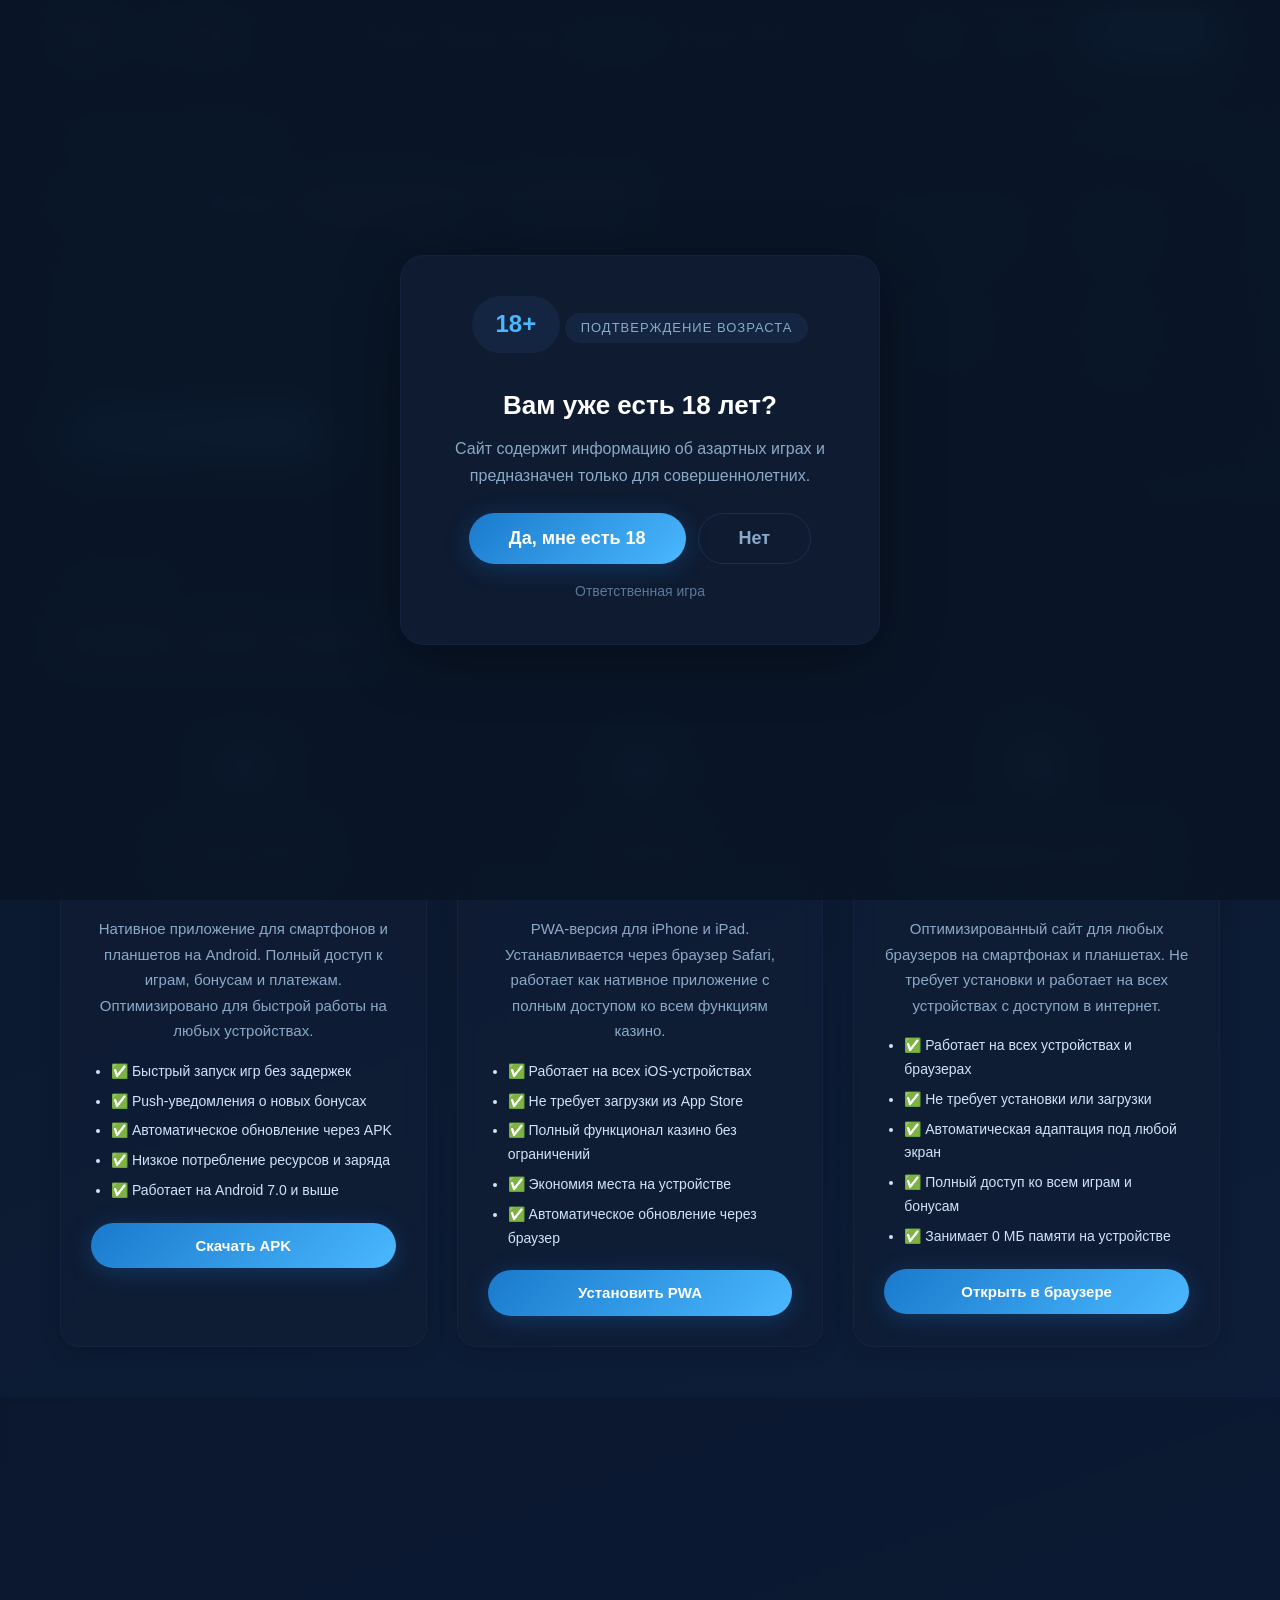
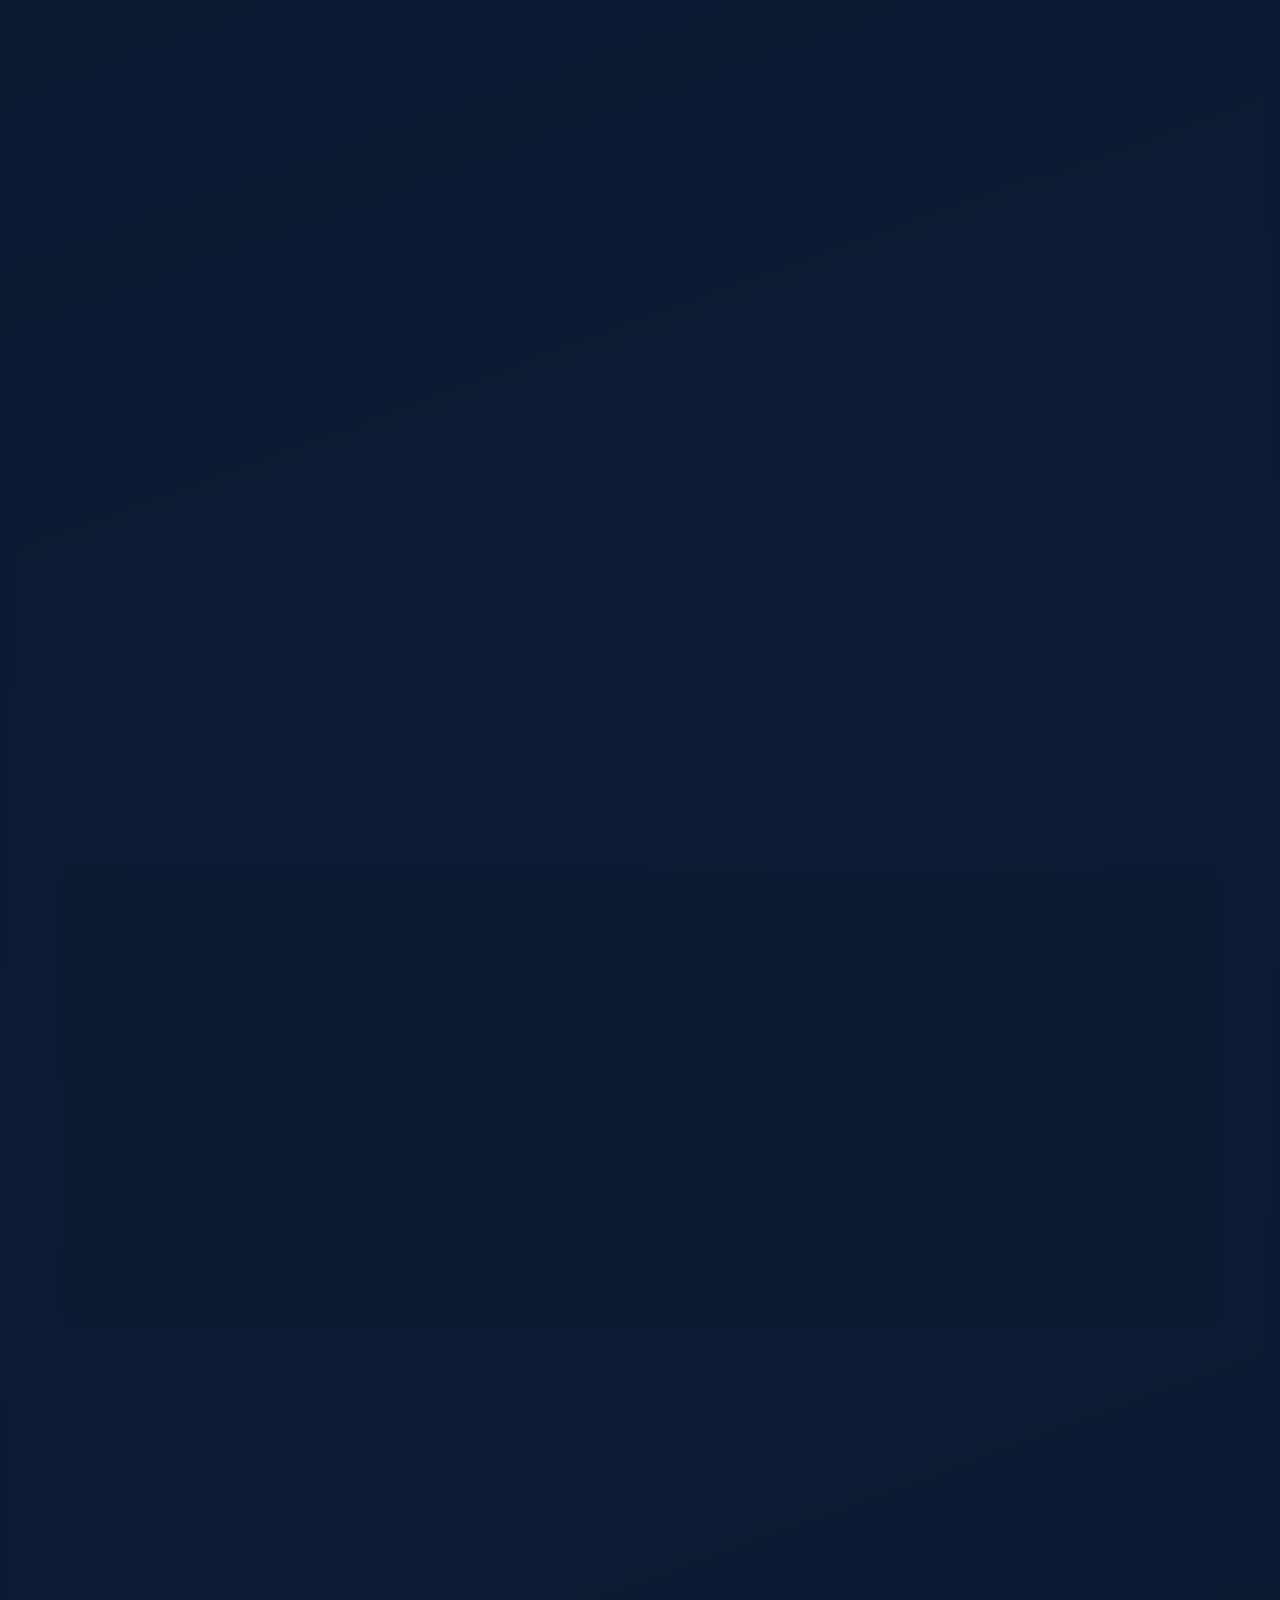
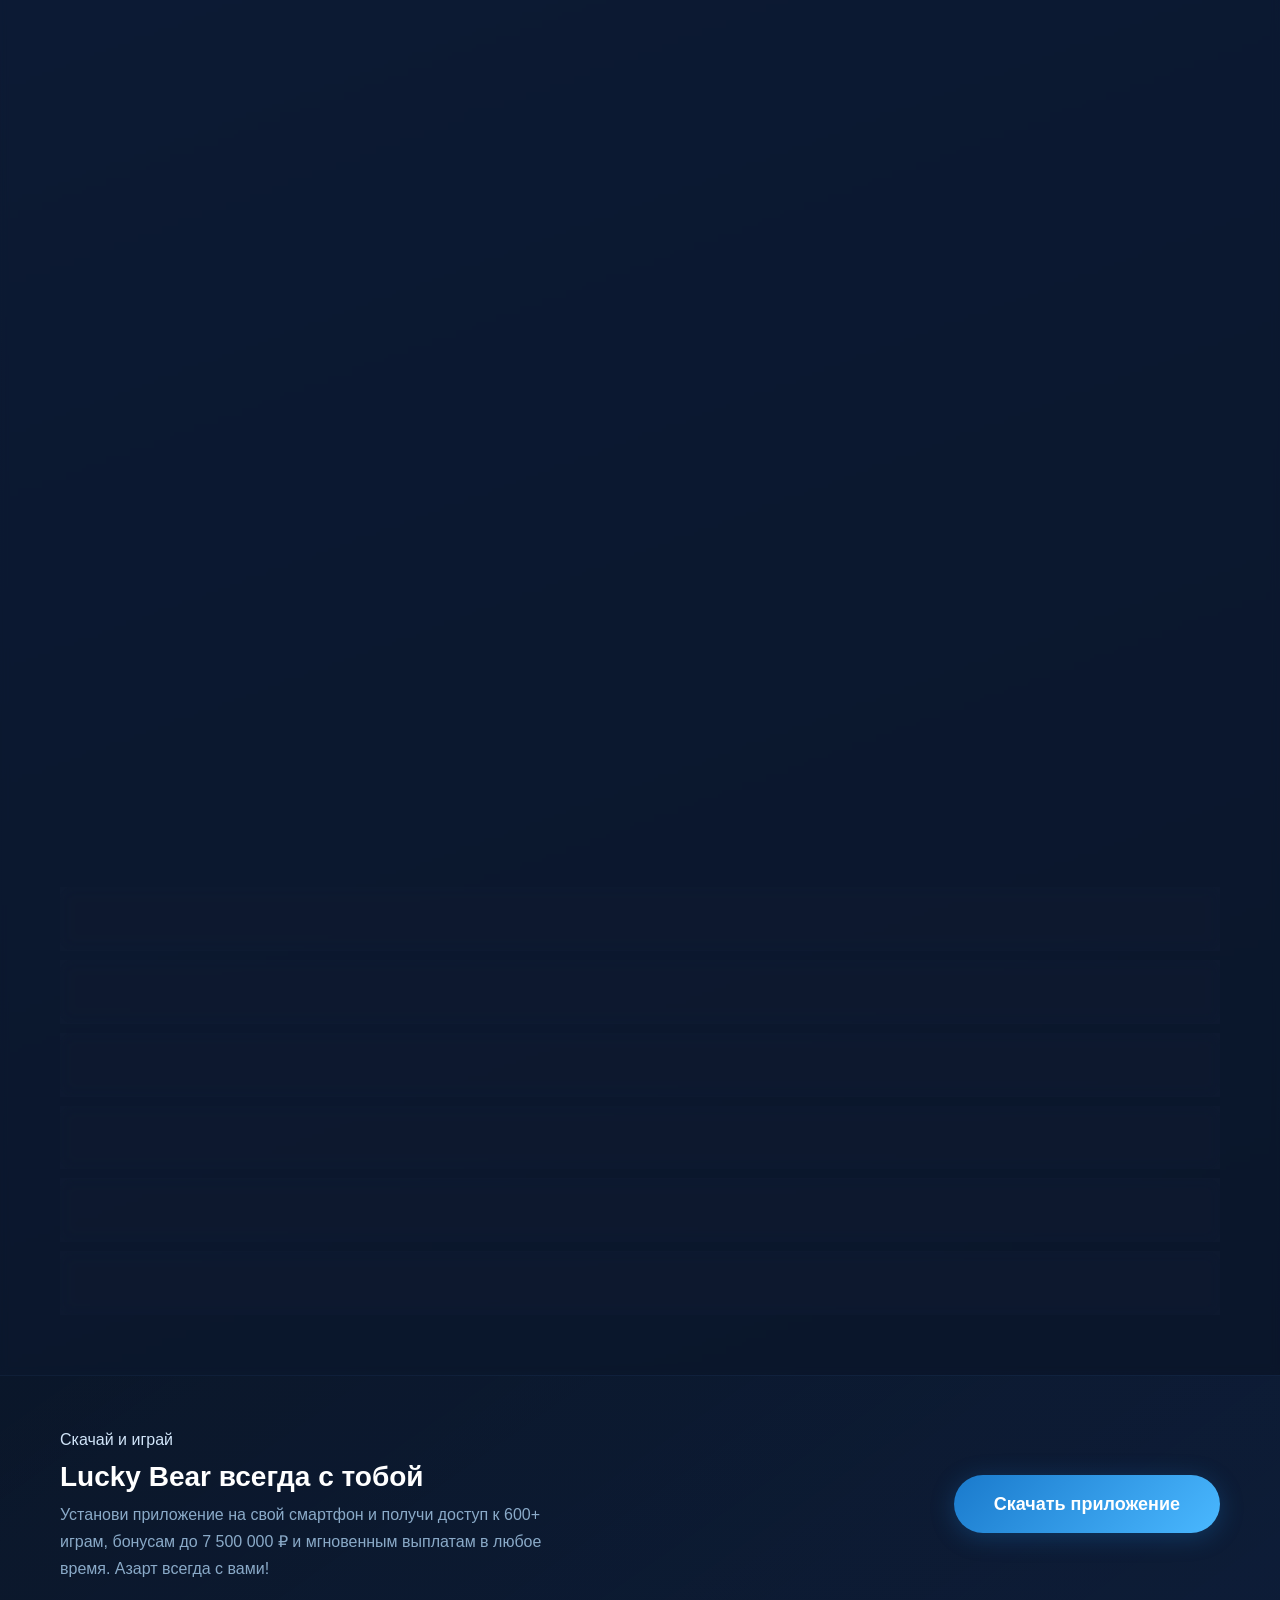
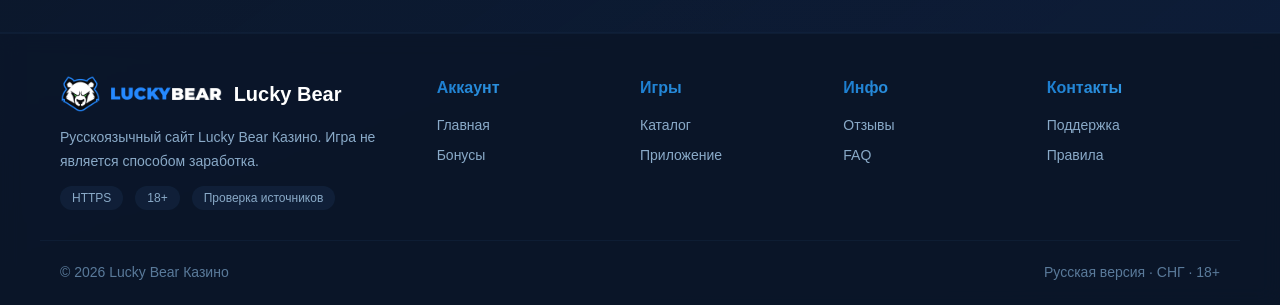
==== app.html @ 272b5894 "Create app.html" ====
<!doctype html>
<html lang="ru">
<head>
    <meta charset="UTF-8" />
    <meta name="viewport" content="width=device-width, initial-scale=1.0"/>
    <title>Приложение Lucky Bear — скачать на Android и iOS, PWA-версия</title>
    <meta name="description" content="Скачать приложение Lucky Bear Казино на Android (APK), iOS (PWA) и браузерную версию. Мобильное казино с полным функционалом, бонусами до 7 500 000 ₽ и быстрыми выплатами." />
    <link rel="icon" href="images/favicon.ico" type="image/x-icon" />
    <link rel="apple-touch-icon" href="images/apple-touch-icon.png" />
    <link rel="canonical" href="https://lucky-bear-cas.site/app.html" />

    <!-- Yandex.Metrika counter -->
    <script type="text/javascript">
        (function(m,e,t,r,i,k,a){
            m[i]=m[i]||function(){(m[i].a=m[i].a||[]).push(arguments)};
            m[i].l=1*new Date();
            for (var j = 0; j < document.scripts.length; j++) {if (document.scripts[j].src === r) { return; }}
            k=e.createElement(t),a=e.getElementsByTagName(t)[0],k.async=1,k.src=r,a.parentNode.insertBefore(k,a)
        })(window, document,'script','https://mc.yandex.ru/metrika/tag.js?id=112084878', 'ym');

        ym(112084878, 'init', {ssr:true, webvisor:true, clickmap:true, ecommerce:"dataLayer", referrer: document.referrer, url: location.href, accurateTrackBounce:true, trackLinks:true});
    </script>
    <noscript><div><img src="https://mc.yandex.ru/watch/112084878" style="position:absolute; left:-9999px;" alt="" /></div></noscript>
    <!-- /Yandex.Metrika counter -->

    <link rel="stylesheet" href="https://cdnjs.cloudflare.com/ajax/libs/font-awesome/6.0.0-beta3/css/all.min.css" />

    <style>
        * { margin: 0; padding: 0; box-sizing: border-box; }
        body { font-family: 'Segoe UI', Tahoma, Geneva, Verdana, sans-serif; background: linear-gradient(160deg, #0a1628 0%, #0f2040 50%, #0a1628 100%); color: #d0e4f8; line-height: 1.7; min-height: 100vh; }
        .container { max-width: 1200px; margin: 0 auto; padding: 0 20px; }
        a { color: #4ab8ff; text-decoration: none; transition: 0.3s; }
        a:hover { color: #7acbff; text-shadow: 0 0 25px rgba(74,184,255,0.2); }
        .skip { position: absolute; top: -100px; left: 10px; background: linear-gradient(135deg, #1a7acc, #4ab8ff); color: #fff; padding: 10px 20px; border-radius: 0 0 8px 8px; z-index: 1000; font-weight: 700; }
        .skip:focus { top: 0; }
        .site-header { background: rgba(10,22,40,0.85); backdrop-filter: blur(20px); padding: 12px 0; border-bottom: 1px solid rgba(26,48,80,0.5); position: sticky; top: 0; z-index: 100; box-shadow: 0 4px 40px rgba(0,0,0,0.3); }
        .header-row { display: flex; justify-content: space-between; align-items: center; flex-wrap: wrap; gap: 10px; }
        .brand { display: flex; align-items: center; gap: 12px; font-size: 22px; font-weight: 800; color: #fff; }
        .brand img { height: 44px; width: auto; display: block; }
        .menu-button { display: none; background: none; border: 1px solid #1a3050; color: #d0e4f8; padding: 8px 16px; border-radius: 8px; cursor: pointer; font-size: 16px; }
        .main-nav { display: flex; align-items: center; gap: 10px 20px; flex-wrap: wrap; }
        .main-nav a { color: #8aaac8; font-weight: 500; font-size: 15px; }
        .main-nav a:hover { color: #4ab8ff; }
        .main-nav a.active { color: #4ab8ff; border-bottom: 2px solid #4ab8ff; }
        .header-actions { display: flex; align-items: center; gap: 12px; }
        .age-badge { background: #1a3050; padding: 4px 12px; border-radius: 20px; font-weight: 700; color: #4ab8ff; font-size: 13px; }
        .btn { display: inline-block; padding: 10px 24px; border-radius: 30px; font-weight: 600; transition: 0.3s; border: none; cursor: pointer; font-size: 15px; text-align: center; }
        .btn.primary { background: linear-gradient(135deg, #1a7acc, #4ab8ff); color: #fff; box-shadow: 0 4px 25px rgba(26,124,204,0.3); }
        .btn.primary:hover { transform: scale(1.04); box-shadow: 0 8px 40px rgba(74,184,255,0.35); }
        .btn.ghost { background: transparent; color: #8aaac8; border: 1px solid #1a3050; }
        .btn.ghost:hover { border-color: #4ab8ff; color: #4ab8ff; }
        .btn.large { padding: 14px 40px; font-size: 18px; }
        .page-hero { padding: 50px 0 60px; background: linear-gradient(145deg, rgba(10,22,40,0.8), rgba(15,32,64,0.6)); border-radius: 0 0 40px 40px; position: relative; overflow: hidden; }
        .page-hero::before { content: ''; position: absolute; top: -30%; right: -10%; width: 500px; height: 500px; background: radial-gradient(circle, rgba(26,122,204,0.06), transparent 70%); pointer-events: none; }
        .hero-grid { display: grid; grid-template-columns: 2fr 1fr; gap: 40px; align-items: center; position: relative; z-index: 1; }
        .eyebrow { display: inline-block; background: rgba(26,48,80,0.5); backdrop-filter: blur(4px); padding: 4px 16px; border-radius: 20px; font-size: 13px; text-transform: uppercase; letter-spacing: 1px; color: #4ab8ff; margin-bottom: 12px; }
        .gradient-text { background: linear-gradient(135deg, #1a7acc, #4ab8ff); -webkit-background-clip: text; -webkit-text-fill-color: transparent; }
        .page-hero h1 { font-size: 44px; font-weight: 800; margin-bottom: 16px; color: #fff; }
        .page-hero p { font-size: 18px; color: #8aaac8; max-width: 600px; margin-bottom: 24px; }
        .hero-buttons { display: flex; gap: 16px; flex-wrap: wrap; }
        .stats-card { display: grid; grid-template-columns: 1fr 1fr; gap: 20px; background: rgba(10,22,40,0.6); backdrop-filter: blur(12px); border: 1px solid rgba(26,48,80,0.4); border-radius: 20px; padding: 30px 24px; box-shadow: 0 8px 40px rgba(0,0,0,0.3); }
        .stats-card div { text-align: center; }
        .stats-card strong { display: block; font-size: 32px; background: linear-gradient(135deg, #1a7acc, #4ab8ff); -webkit-background-clip: text; -webkit-text-fill-color: transparent; }
        .stats-card span { color: #8aaac8; font-size: 14px; }
        .section { padding: 50px 0; }
        .section.soft { background: rgba(10,22,40,0.4); backdrop-filter: blur(4px); }
        .section-head { display: flex; justify-content: space-between; align-items: center; flex-wrap: wrap; margin-bottom: 24px; }
        .section-head h2 { font-size: 30px; color: #fff; }
        .app-grid { display: grid; grid-template-columns: repeat(auto-fit, minmax(280px, 1fr)); gap: 30px; }
        .app-card { background: rgba(17,29,53,0.7); backdrop-filter: blur(8px); border: 1px solid rgba(26,48,80,0.4); border-radius: 20px; padding: 30px; transition: 0.3s; box-shadow: 0 4px 20px rgba(0,0,0,0.15); text-align: center; }
        .app-card:hover { border-color: #4ab8ff; transform: translateY(-6px); box-shadow: 0 12px 50px rgba(74,184,255,0.1); }
        .app-card .app-icon { font-size: 56px; margin-bottom: 16px; color: #4ab8ff; }
        .app-card h3 { font-size: 24px; color: #fff; margin-bottom: 8px; }
        .app-card .app-version { color: #5a7a9a; font-size: 14px; margin-bottom: 12px; }
        .app-card p { color: #8aaac8; font-size: 15px; margin-bottom: 16px; }
        .app-card .app-features { text-align: left; color: #d0e4f8; font-size: 14px; margin: 12px 0 20px 20px; }
        .app-card .app-features li { margin-bottom: 6px; }
        .app-card .btn { width: 100%; }
        .table-wrap { overflow-x: auto; margin: 16px 0 24px; }
        .table-wrap table { width: 100%; background: rgba(17,29,53,0.5); backdrop-filter: blur(8px); border-radius: 12px; border-collapse: collapse; font-size: 15px; border: 1px solid rgba(26,48,80,0.4); }
        .table-wrap th { background: rgba(26,48,80,0.4); color: #4ab8ff; padding: 14px 18px; text-align: left; font-weight: 600; }
        .table-wrap td { padding: 12px 18px; border-bottom: 1px solid rgba(26,48,80,0.3); color: #d0e4f8; }
        .table-wrap tr:last-child td { border-bottom: none; }
        .prose h2 { font-size: 26px; background: linear-gradient(135deg, #1a7acc, #4ab8ff); -webkit-background-clip: text; -webkit-text-fill-color: transparent; margin: 40px 0 12px; padding-top: 10px; }
        .prose h2:first-child { margin-top: 0; }
        .prose h3 { font-size: 22px; color: #fff; margin: 30px 0 10px; }
        .prose p { color: #d0e4f8; margin-bottom: 16px; }
        .prose ol { color: #d0e4f8; margin: 12px 0 20px 24px; }
        .prose ol li { margin-bottom: 6px; }
        .prose ul { color: #d0e4f8; margin: 12px 0 20px 24px; }
        .prose ul li { margin-bottom: 6px; }
        .faq details { background: rgba(17,29,53,0.5); backdrop-filter: blur(8px); border: 1px solid rgba(26,48,80,0.4); border-radius: 12px; padding: 16px 20px; margin-bottom: 10px; }
        .faq details:hover { border-color: #4ab8ff; }
        .faq summary { font-weight: 600; color: #fff; cursor: pointer; font-size: 17px; }
        .faq summary:hover { color: #4ab8ff; }
        .faq details p { color: #d0e4f8; padding-top: 12px; margin: 0; }
        .footer-cta { background: linear-gradient(145deg, rgba(10,22,40,0.8), rgba(15,32,64,0.6)); border-top: 1px solid rgba(26,48,80,0.3); border-bottom: 1px solid rgba(26,48,80,0.3); padding: 50px 0; }
        .footer-cta .container { display: flex; justify-content: space-between; align-items: center; flex-wrap: wrap; gap: 30px; }
        .footer-cta h2 { color: #fff; font-size: 28px; }
        .footer-cta p { color: #8aaac8; max-width: 500px; }
        .site-footer { background: rgba(10,22,40,0.8); backdrop-filter: blur(10px); padding: 40px 0 20px; border-top: 1px solid rgba(26,48,80,0.3); }
        .footer-grid { display: grid; grid-template-columns: 2fr 1fr 1fr 1fr 1fr; gap: 30px; }
        .footer-brand p { color: #8aaac8; font-size: 14px; margin: 12px 0; }
        .footer-trust { display: flex; gap: 12px; }
        .footer-trust span { background: rgba(26,48,80,0.4); padding: 2px 12px; border-radius: 20px; font-size: 12px; color: #8aaac8; }
        .footer-grid strong { background: linear-gradient(135deg, #1a7acc, #4ab8ff); -webkit-background-clip: text; -webkit-text-fill-color: transparent; display: block; margin-bottom: 10px; }
        .footer-grid a { display: block; color: #8aaac8; font-size: 14px; padding: 3px 0; }
        .footer-grid a:hover { color: #4ab8ff; }
        .footer-bottom { border-top: 1px solid rgba(26,48,80,0.3); padding-top: 20px; margin-top: 30px; display: flex; justify-content: space-between; flex-wrap: wrap; font-size: 14px; color: #5a7a9a; }
        .mobile-bar { display: none; position: fixed; bottom: 0; left: 0; right: 0; background: rgba(10,22,40,0.95); backdrop-filter: blur(16px); border-top: 1px solid rgba(26,48,80,0.4); padding: 10px; gap: 10px; z-index: 200; }
        .mobile-bar a { flex: 1; text-align: center; padding: 10px; border-radius: 30px; font-weight: 600; }
        .mobile-bar a:first-child { background: transparent; border: 1px solid #1a3050; color: #8aaac8; }
        .mobile-bar a:last-child { background: linear-gradient(135deg, #1a7acc, #4ab8ff); color: #fff; }
        .age-gate { position: fixed; top: 0; left: 0; right: 0; bottom: 0; background: rgba(10,22,40,0.97); backdrop-filter: blur(20px); display: flex; align-items: center; justify-content: center; z-index: 1000; }
        .age-gate[hidden] { display: none; }
        .age-gate-card { background: rgba(17,29,53,0.8); backdrop-filter: blur(16px); border: 1px solid rgba(26,48,80,0.4); border-radius: 24px; padding: 40px; max-width: 480px; text-align: center; box-shadow: 0 12px 60px rgba(0,0,0,0.4); }
        .age-gate-mark { display: inline-block; background: rgba(26,48,80,0.5); padding: 8px 24px; border-radius: 40px; font-size: 24px; font-weight: 800; color: #4ab8ff; }
        .age-gate-card h2 { color: #fff; font-size: 26px; margin: 16px 0 8px; }
        .age-gate-card p { color: #8aaac8; margin-bottom: 24px; }
        .age-gate-actions { display: flex; gap: 12px; justify-content: center; flex-wrap: wrap; }
        .age-gate-card a { display: block; margin-top: 16px; color: #5a7a9a; font-size: 14px; }
        @media (max-width: 992px) { .hero-grid { grid-template-columns: 1fr; } .footer-grid { grid-template-columns: 1fr 1fr; } }
        @media (max-width: 768px) { .menu-button { display: block; } .main-nav { display: none; width: 100%; flex-direction: column; align-items: stretch; padding: 16px 0; gap: 8px; } .main-nav.open { display: flex; } .header-actions { width: 100%; justify-content: center; padding-top: 12px; border-top: 1px solid rgba(26,48,80,0.3); } .page-hero h1 { font-size: 30px; } .stats-card { grid-template-columns: 1fr 1fr; } .footer-grid { grid-template-columns: 1fr; } .footer-cta .container { flex-direction: column; text-align: center; } .mobile-bar { display: flex; } .site-footer { padding-bottom: 80px; } }
        @media (max-width: 480px) { .page-hero h1 { font-size: 24px; } .btn.large { padding: 12px 24px; font-size: 16px; } .hero-buttons { flex-direction: column; } .age-gate-card { padding: 24px; margin: 16px; } }
        [hidden] { display: none !important; }
    </style>
</head>
<body>
<a class="skip" href="#content">К содержанию</a>
<div class="age-gate" data-age-gate role="dialog" aria-modal="true" aria-labelledby="age-gate-title">
    <div class="age-gate-card">
        <span class="age-gate-mark">18+</span>
        <p class="eyebrow">Подтверждение возраста</p>
        <h2 id="age-gate-title">Вам уже есть 18 лет?</h2>
        <p>Сайт содержит информацию об азартных играх и предназначен только для совершеннолетних.</p>
        <div class="age-gate-actions">
            <button type="button" class="btn primary large" data-age-accept>Да, мне есть 18</button>
            <button type="button" class="btn ghost large" data-age-reject>Нет</button>
        </div>
        <a href="rules.html">Ответственная игра</a>
    </div>
</div>
<header class="site-header">
    <div class="container header-row">
        <a class="brand" href="index.html">
            <img src="images/luckybear.png" alt="Lucky Bear Казино" loading="lazy" style="height:44px; width:auto;">
        </a>
        <button class="menu-button" type="button" data-menu aria-label="Открыть меню">
            <i class="fas fa-bars"></i> Меню
        </button>
        <nav class="main-nav" data-nav>
            <a href="index.html">Главная</a>
            <a href="bonus.html">Бонусы</a>
            <a href="games.html">Игры</a>
            <a href="app.html" class="active">Приложение</a>
            <a href="reviews.html">Отзывы</a>
            <a href="faq.html">FAQ</a>
        </nav>
        <div class="header-actions">
            <span class="age-badge">18+</span>
            <a class="btn ghost" href="https://lb777.xyz/5dsgV7" rel="nofollow sponsored" target="_self">Войти</a>
            <a class="btn primary" href="https://lb777.xyz/5dsgV7" rel="nofollow sponsored" target="_self">Регистрация</a>
        </div>
    </div>
</header>
<main id="content">
    <section class="page-hero">
        <div class="container hero-grid">
            <div>
                <span class="eyebrow">Мобильное приложение</span>
                <h1><span class="gradient-text">Lucky Bear</span> всегда с тобой</h1>
                <p>Скачай официальное приложение Lucky Bear Казино на Android, iOS или пользуйся PWA-версией. Играй в любое время, в любом месте — полный функционал всегда под рукой. Мобильное казино с бонусами до 7 500 000 ₽ и мгновенными выплатами.</p>
                <div class="hero-buttons">
                    <a class="btn primary large" href="https://lb777.xyz/5dsgV7" rel="nofollow sponsored" target="_self">Скачать приложение</a>
                    <a class="btn ghost large" href="#app-types">Подробнее</a>
                </div>
            </div>
            <aside class="stats-card">
                <div><strong>Android</strong><span>APK 28 МБ</span></div>
                <div><strong>iOS</strong><span>PWA</span></div>
                <div><strong>600+</strong><span>игр</span></div>
                <div><strong>4.9</strong><span>рейтинг</span></div>
            </aside>
        </div>
    </section>
    <section class="section" id="app-types">
        <div class="container">
            <div class="section-head">
                <div>
                    <span class="eyebrow">Установка</span>
                    <h2>Выбери свой способ</h2>
                </div>
            </div>
            <div class="app-grid">
                <div class="app-card">
                    <div class="app-icon"><i class="fab fa-android"></i></div>
                    <h3>Android APK</h3>
                    <div class="app-version">Версия 3.5.0 · 28 МБ</div>
                    <p>Нативное приложение для смартфонов и планшетов на Android. Полный доступ к играм, бонусам и платежам. Оптимизировано для быстрой работы на любых устройствах.</p>
                    <ul class="app-features">
                        <li>✅ Быстрый запуск игр без задержек</li>
                        <li>✅ Push-уведомления о новых бонусах</li>
                        <li>✅ Автоматическое обновление через APK</li>
                        <li>✅ Низкое потребление ресурсов и заряда</li>
                        <li>✅ Работает на Android 7.0 и выше</li>
                    </ul>
                    <a class="btn primary" href="https://lb777.xyz/5dsgV7" rel="nofollow sponsored" target="_self">Скачать APK</a>
                </div>
                <div class="app-card">
                    <div class="app-icon"><i class="fab fa-apple"></i></div>
                    <h3>iOS PWA</h3>
                    <div class="app-version">Версия 3.5.0 · Прогрессивное веб-приложение</div>
                    <p>PWA-версия для iPhone и iPad. Устанавливается через браузер Safari, работает как нативное приложение с полным доступом ко всем функциям казино.</p>
                    <ul class="app-features">
                        <li>✅ Работает на всех iOS-устройствах</li>
                        <li>✅ Не требует загрузки из App Store</li>
                        <li>✅ Полный функционал казино без ограничений</li>
                        <li>✅ Экономия места на устройстве</li>
                        <li>✅ Автоматическое обновление через браузер</li>
                    </ul>
                    <a class="btn primary" href="https://lb777.xyz/5dsgV7" rel="nofollow sponsored" target="_self">Установить PWA</a>
                </div>
                <div class="app-card">
                    <div class="app-icon"><i class="fas fa-globe"></i></div>
                    <h3>Браузерная версия</h3>
                    <div class="app-version">Адаптивная мобильная версия</div>
                    <p>Оптимизированный сайт для любых браузеров на смартфонах и планшетах. Не требует установки и работает на всех устройствах с доступом в интернет.</p>
                    <ul class="app-features">
                        <li>✅ Работает на всех устройствах и браузерах</li>
                        <li>✅ Не требует установки или загрузки</li>
                        <li>✅ Автоматическая адаптация под любой экран</li>
                        <li>✅ Полный доступ ко всем играм и бонусам</li>
                        <li>✅ Занимает 0 МБ памяти на устройстве</li>
                    </ul>
                    <a class="btn primary" href="https://lb777.xyz/5dsgV7" rel="nofollow sponsored" target="_self">Открыть в браузере</a>
                </div>
            </div>
        </div>
    </section>
    <section class="section soft">
        <div class="container prose">
            <h2>Мобильное приложение Lucky Bear Казино — полный контроль над игрой</h2>
            <p>Современный игрок ценит свободу и мобильность. Именно поэтому Lucky Bear Казино разработало несколько способов доступа к платформе с мобильных устройств. Вы можете выбрать наиболее удобный для вас вариант: установить нативное приложение на Android, воспользоваться PWA-версией для iOS или просто открыть адаптированный сайт в любом браузере. Все три способа обеспечивают полный доступ к вашему аккаунту, игровому каталогу из 600+ игр, бонусам до 7 500 000 ₽ и финансовым операциям.</p>
            <p>Каждый из вариантов имеет свои преимущества. Нативное приложение для Android предлагает максимальную производительность, быстрый запуск игр и удобные уведомления. PWA-версия для iOS позволяет обойти ограничения App Store и получить приложение без лишних сложностей. А браузерная версия подходит для тех, кто не хочет устанавливать дополнительное ПО и предпочитает играть прямо из браузера на любом устройстве.</p>

            <h3>Преимущества мобильной игры в Lucky Bear</h3>
            <ul>
                <li><strong>Доступ 24/7</strong> — играйте в любое время суток, где бы вы ни находились. Единственное условие — стабильное интернет-соединение. Не нужно привязываться к компьютеру — весь мир азарта у вас в кармане.</li>
                <li><strong>Полный функционал</strong> — все 600+ игр, все бонусы, все платежи и настройки доступны в мобильной версии без ограничений. Никаких урезанных версий — только полный доступ.</li>
                <li><strong>Экономия трафика</strong> — приложение оптимизировано для работы в условиях слабого сигнала и экономит мобильный интернет. Играйте даже при плохом соединении.</li>
                <li><strong>Push-уведомления</strong> — моментально узнавайте о новых акциях, бонусах и турнирах. Никогда не пропускайте выгодные предложения.</li>
                <li><strong>Безопасность</strong> — все данные передаются по защищённому протоколу HTTPS, а биометрическая аутентификация (отпечаток пальца или Face ID) доступна на поддерживаемых устройствах.</li>
                <li><strong>Скорость работы</strong> — приложение запускается в 2 раза быстрее браузерной версии, а игры загружаются мгновенно благодаря кэшированию.</li>
            </ul>

            <h3>Как установить приложение Lucky Bear на Android</h3>
            <p>Установка приложения на Android занимает не более минуты. Выполните несколько простых шагов, и вы сможете начать играть прямо сейчас:</p>
            <ol>
                <li>Перейдите на официальный сайт Lucky Bear Казино с вашего мобильного устройства.</li>
                <li>Нажмите кнопку «Скачать приложение» или перейдите в раздел «Мобильное приложение».</li>
                <li>Загрузите APK-файл на своё устройство (размер файла — 28 МБ).</li>
                <li>Разрешите установку из неизвестных источников в настройках Android (это потребуется только один раз).</li>
                <li>Запустите загруженный файл и следуйте инструкциям установщика.</li>
                <li>После установки откройте приложение и войдите в свой аккаунт или зарегистрируйтесь.</li>
                <li>Наслаждайтесь игрой в любое время! Все ваши данные и бонусы синхронизируются автоматически.</li>
            </ol>

            <div class="table-wrap">
                <table>
                    <thead>
                        <tr><th>Параметр</th><th>Android APK</th><th>iOS PWA</th><th>Браузерная версия</th></tr>
                    </thead>
                    <tbody>
                        <tr><td>Размер файла</td><td>28 МБ</td><td>&lt; 1 МБ</td><td>—</td></tr>
                        <tr><td>Требования</td><td>Android 7.0+</td><td>iOS 14.0+</td><td>Любой браузер</td></tr>
                        <tr><td>Уведомления</td><td>✅</td><td>✅</td><td>❌</td></tr>
                        <tr><td>Биометрия</td><td>✅</td><td>✅</td><td>❌</td></tr>
                        <tr><td>Автообновление</td><td>✅</td><td>✅</td><td>—</td></tr>
                        <tr><td>Все 600+ игр</td><td>✅</td><td>✅</td><td>✅</td></tr>
                        <tr><td>Платежи</td><td>✅</td><td>✅</td><td>✅</td></tr>
                        <tr><td>Бонусы</td><td>✅</td><td>✅</td><td>✅</td></tr>
                    </tbody>
                </table>
            </div>

            <h3>PWA-версия для iOS и Android — что это и как установить</h3>
            <p>Прогрессивное веб-приложение (PWA) — это современный формат, который сочетает в себе преимущества нативного приложения и веб-сайта. PWA не требует загрузки из магазинов приложений, устанавливается в один клик через браузер и работает как полноценное приложение на вашем устройстве с собственным значком на рабочем столе.</p>
            <p>Для iOS-устройств PWA-версия — это единственный способ получить приложение Lucky Bear без загрузки из App Store. Apple накладывает ограничения на казино-приложения, поэтому PWA становится идеальным решением для пользователей iPhone и iPad. Для Android PWA устанавливается аналогично через браузер Chrome и работает так же быстро, как нативное приложение.</p>

            <h4>Как установить PWA на iOS (iPhone/iPad):</h4>
            <ol>
                <li>Откройте сайт Lucky Bear в браузере Safari.</li>
                <li>Нажмите на кнопку «Поделиться» (квадрат со стрелкой вверх).</li>
                <li>Выберите «На экран «Домой»» из списка действий.</li>
                <li>Нажмите «Добавить» в правом верхнем углу.</li>
                <li>Иконка приложения появится на рабочем столе вашего iPhone или iPad.</li>
                <li>Запустите приложение и наслаждайтесь игрой!</li>
            </ol>

            <h4>Как установить PWA на Android:</h4>
            <ol>
                <li>Откройте сайт Lucky Bear в браузере Chrome.</li>
                <li>Нажмите на меню браузера (три точки в правом верхнем углу).</li>
                <li>Выберите «Установить приложение» или «Добавить на главный экран».</li>
                <li>Подтвердите установку, нажав «Установить».</li>
                <li>Иконка приложения появится на рабочем столе вашего устройства.</li>
                <li>Запустите приложение и начните играть!</li>
            </ol>

            <h3>Безопасность мобильного приложения Lucky Bear</h3>
            <p>Мы уделяем особое внимание безопасности наших пользователей. Мобильное приложение Lucky Bear использует те же стандарты шифрования, что и десктопная версия. Все данные передаются по защищённому протоколу HTTPS, а пароли и платёжные данные хранятся в зашифрованном виде с использованием современных алгоритмов шифрования AES-256.</p>
            <p>Для дополнительной защиты мы рекомендуем активировать двухфакторную аутентификацию в настройках аккаунта. Это добавляет дополнительный уровень защиты вашего профиля от несанкционированного доступа. Все транзакции проходят проверку на соответствие вашим лимитам и настройкам безопасности.</p>
            <p>Приложение не собирает ваши личные данные без вашего согласия и не передаёт их третьим лицам. Вся информация хранится на защищённых серверах с многоуровневой системой защиты от взлома.</p>

            <h3>Часто задаваемые вопросы о мобильном приложении Lucky Bear</h3>
            <div class="faq">
                <details>
                    <summary>Безопасно ли скачивать APK-файл Lucky Bear?</summary>
                    <p>Да, APK-файл официального приложения Lucky Bear безопасен для установки. Все файлы проходят проверку на вирусы и вредоносный код с использованием нескольких антивирусных движков. Скачивайте приложение только с официального сайта, чтобы избежать подделок. Мы также регулярно обновляем APK, чтобы устранять любые потенциальные уязвимости.</p>
                </details>
                <details>
                    <summary>Можно ли играть на iPad и других планшетах?</summary>
                    <p>Да, PWA-версия полностью адаптирована для планшетов iPad и Android-планшетов. Вы можете установить приложение через браузер Safari или Chrome и играть на большом экране с комфортом. Все элементы управления и интерфейс автоматически подстраиваются под размер экрана.</p>
                </details>
                <details>
                    <summary>Требуется ли регистрация для использования приложения?</summary>
                    <p>Для игры в приложении требуется аккаунт Lucky Bear. Если у вас ещё нет аккаунта, вы можете зарегистрироваться прямо в приложении за несколько минут. Регистрация через мобильное приложение занимает не более 2 минут и открывает доступ ко всем бонусам и играм.</p>
                </details>
                <details>
                    <summary>Работает ли приложение без интернета?</summary>
                    <p>Нет, для игры требуется стабильное интернет-соединение. Приложение не сохраняет игры для офлайн-режима, так как все игры используют генератор случайных чисел (ГСЧ) на серверах для обеспечения честности. Однако приложение оптимизировано для работы даже при медленном соединении.</p>
                </details>
                <details>
                    <summary>Как обновить приложение Lucky Bear?</summary>
                    <p>На Android обновления приходят через уведомления. Вы можете скачать новую версию APK с официального сайта и установить поверх старой без потери данных. PWA-версия обновляется автоматически через браузер при открытии приложения. Мы также уведомляем игроков о выходе новых версий через push-уведомления.</p>
                </details>
                <details>
                    <summary>Что делать, если приложение не устанавливается?</summary>
                    <p>Проверьте, что вы разрешили установку из неизвестных источников в настройках Android. Также убедитесь, что на устройстве достаточно свободного места (не менее 100 МБ). Если проблема сохраняется, попробуйте перезагрузить устройство или обратитесь в службу поддержки Lucky Bear. Наши специалисты помогут решить любую проблему в течение нескольких минут.</p>
                </details>
            </div>
        </div>
    </section>
    <section class="footer-cta">
        <div class="container">
            <div>
                <span>Скачай и играй</span>
                <h2>Lucky Bear всегда с тобой</h2>
                <p>Установи приложение на свой смартфон и получи доступ к 600+ играм, бонусам до 7 500 000 ₽ и мгновенным выплатам в любое время. Азарт всегда с вами!</p>
            </div>
            <a class="btn primary large" href="https://lb777.xyz/5dsgV7" rel="nofollow sponsored" target="_self">Скачать приложение</a>
        </div>
    </section>
</main>
<footer class="site-footer">
    <div class="container footer-grid">
        <div class="footer-brand">
            <div style="display:flex; align-items:center; gap:12px;">
                <img src="images/luckybear.png" alt="Lucky Bear" style="height:40px; width:auto;">
                <span style="font-size:20px; font-weight:800; color:#fff;">Lucky Bear</span>
            </div>
            <p>Русскоязычный сайт Lucky Bear Казино. Игра не является способом заработка.</p>
            <div class="footer-trust"><span>HTTPS</span><span>18+</span><span>Проверка источников</span></div>
        </div>
        <div><strong>Аккаунт</strong><a href="index.html">Главная</a><a href="bonus.html">Бонусы</a></div>
        <div><strong>Игры</strong><a href="games.html">Каталог</a><a href="app.html">Приложение</a></div>
        <div><strong>Инфо</strong><a href="reviews.html">Отзывы</a><a href="faq.html">FAQ</a></div>
        <div><strong>Контакты</strong><a href="contacts.html">Поддержка</a><a href="rules.html">Правила</a></div>
    </div>
    <div class="container footer-bottom">
        <span>© 2026 Lucky Bear Казино</span>
        <span>Русская версия · СНГ · 18+</span>
    </div>
</footer>
<div class="mobile-bar">
    <a href="https://lb777.xyz/5dsgV7" rel="nofollow sponsored" target="_self">Войти</a>
    <a href="https://lb777.xyz/5dsgV7" rel="nofollow sponsored" target="_self">Играть</a>
</div>
<script>
    (function() {
        'use strict';
        const ageGate = document.querySelector('[data-age-gate]');
        const ageAccept = document.querySelector('[data-age-accept]');
        const ageReject = document.querySelector('[data-age-reject]');
        if (localStorage.getItem('ageVerified') === 'true') { if (ageGate) ageGate.hidden = true; }
        if (ageAccept) { ageAccept.addEventListener('click', function() { localStorage.setItem('ageVerified', 'true'); if (ageGate) ageGate.hidden = true; }); }
        if (ageReject) { ageReject.addEventListener('click', function() { window.location.href = 'https://www.google.com'; }); }
        const menuButton = document.querySelector('[data-menu]');
        const nav = document.querySelector('[data-nav]');
        if (menuButton && nav) {
            menuButton.addEventListener('click', function() {
                nav.classList.toggle('open');
                const expanded = nav.classList.contains('open');
                menuButton.setAttribute('aria-expanded', expanded);
                menuButton.innerHTML = expanded ? '<i class="fas fa-times"></i> Закрыть' : '<i class="fas fa-bars"></i> Меню';
            });
        }
        document.querySelectorAll('a[href^="#"]').forEach(anchor => {
            anchor.addEventListener('click', function(e) {
                const targetId = this.getAttribute('href');
                if (targetId === '#') return;
                const targetElement = document.querySelector(targetId);
                if (targetElement) {
                    e.preventDefault();
                    const headerOffset = 80;
                    const elementPosition = targetElement.getBoundingClientRect().top;
                    const offsetPosition = elementPosition + window.pageYOffset - headerOffset;
                    window.scrollTo({ top: offsetPosition, behavior: 'smooth' });
                }
            });
        });
        const observer = new IntersectionObserver((entries) => {
            entries.forEach(entry => { if (entry.isIntersecting) { entry.target.style.opacity = '1'; entry.target.style.transform = 'translateY(0)'; } });
        }, { threshold: 0.1 });
        document.querySelectorAll('.app-card, .table-wrap').forEach(el => {
            el.style.opacity = '0';
            el.style.transform = 'translateY(20px)';
            el.style.transition = 'opacity 0.5s ease, transform 0.5s ease';
            observer.observe(el);
        });
        console.log('Lucky Bear — страница приложения загружена!');
    })();
</script>
</body>
</html>
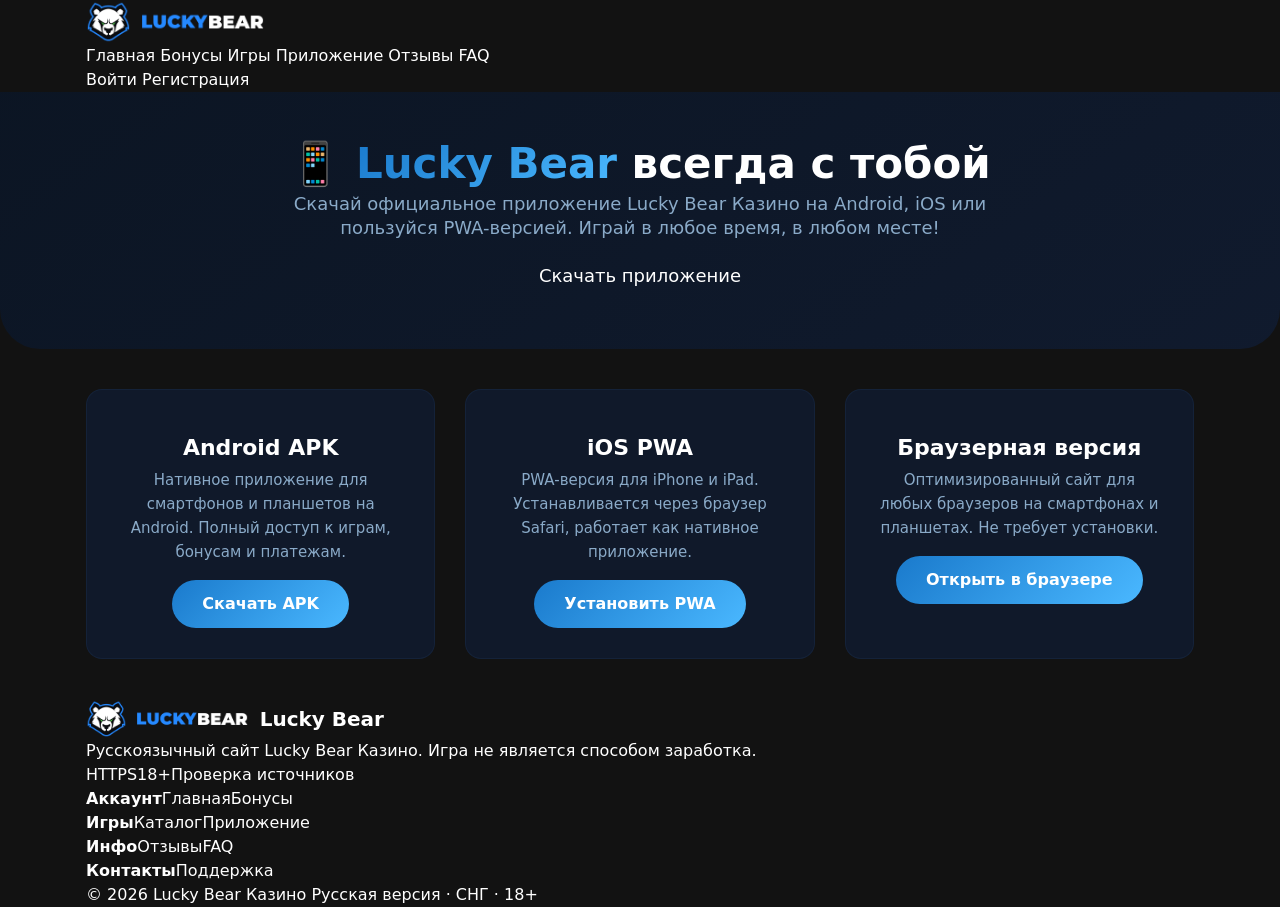
==== commit 32c89ed0: "Create app.html" ====
--- a/app.html
+++ b/app.html
@@ -1,425 +1,165 @@
-<!doctype html>
-<html lang="ru">
+<!DOCTYPE html>
+<html lang="ru-RU">
 <head>
-    <meta charset="UTF-8" />
-    <meta name="viewport" content="width=device-width, initial-scale=1.0"/>
-    <title>Приложение Lucky Bear — скачать на Android и iOS, PWA-версия</title>
-    <meta name="description" content="Скачать приложение Lucky Bear Казино на Android (APK), iOS (PWA) и браузерную версию. Мобильное казино с полным функционалом, бонусами до 7 500 000 ₽ и быстрыми выплатами." />
-    <link rel="icon" href="images/favicon.ico" type="image/x-icon" />
-    <link rel="apple-touch-icon" href="images/apple-touch-icon.png" />
-    <link rel="canonical" href="https://lucky-bear-cas.site/app.html" />
+  <meta charset="UTF-8">
+  <meta name="viewport" content="width=device-width, initial-scale=1">
+  <meta name="theme-color" content="#0b0c0d">
+  <meta name="color-scheme" content="dark">
 
-    <!-- Yandex.Metrika counter -->
-    <script type="text/javascript">
-        (function(m,e,t,r,i,k,a){
-            m[i]=m[i]||function(){(m[i].a=m[i].a||[]).push(arguments)};
-            m[i].l=1*new Date();
-            for (var j = 0; j < document.scripts.length; j++) {if (document.scripts[j].src === r) { return; }}
-            k=e.createElement(t),a=e.getElementsByTagName(t)[0],k.async=1,k.src=r,a.parentNode.insertBefore(k,a)
-        })(window, document,'script','https://mc.yandex.ru/metrika/tag.js?id=112084878', 'ym');
+  <link rel="apple-touch-icon" href="images/logo.png">
+  <link rel="icon" type="image/png" href="images/logo.png" />
 
-        ym(112084878, 'init', {ssr:true, webvisor:true, clickmap:true, ecommerce:"dataLayer", referrer: document.referrer, url: location.href, accurateTrackBounce:true, trackLinks:true});
-    </script>
-    <noscript><div><img src="https://mc.yandex.ru/watch/112084878" style="position:absolute; left:-9999px;" alt="" /></div></noscript>
-    <!-- /Yandex.Metrika counter -->
+  <meta name="robots" content="index, follow, max-image-preview:large, max-snippet:-1, max-video-preview:-1">
 
-    <link rel="stylesheet" href="https://cdnjs.cloudflare.com/ajax/libs/font-awesome/6.0.0-beta3/css/all.min.css" />
+  <title>Приложение Lucky Bear | Скачать на Android и iOS</title>
+  <meta name="description" content="Скачать приложение Lucky Bear Casino на Android (APK) и iOS (PWA). Мобильное казино с полным функционалом, бонусами до 7 500 000 ₽ и быстрыми выплатами.">
+  <link rel="canonical" href="https://lucky-bear-cas.site/app.html">
+  <meta property="og:locale" content="ru_RU">
+  <meta property="og:type" content="website">
+  <meta property="og:title" content="Приложение Lucky Bear | Скачать на Android и iOS">
+  <meta property="og:description" content="Скачать приложение Lucky Bear Casino на Android (APK) и iOS (PWA). Мобильное казино с полным функционалом, бонусами до 7 500 000 ₽ и быстрыми выплатами.">
+  <meta name="keywords" content="lucky bear приложение, скачать lucky bear на андроид, lucky bear apk, lucky bear ios, мобильное казино lucky bear" />
+  <meta property="og:url" content="https://lucky-bear-cas.site/app.html">
+  <meta property="og:site_name" content="Lucky Bear Casino">
+  <meta name="twitter:card" content="summary_large_image">
 
-    <style>
-        * { margin: 0; padding: 0; box-sizing: border-box; }
-        body { font-family: 'Segoe UI', Tahoma, Geneva, Verdana, sans-serif; background: linear-gradient(160deg, #0a1628 0%, #0f2040 50%, #0a1628 100%); color: #d0e4f8; line-height: 1.7; min-height: 100vh; }
-        .container { max-width: 1200px; margin: 0 auto; padding: 0 20px; }
-        a { color: #4ab8ff; text-decoration: none; transition: 0.3s; }
-        a:hover { color: #7acbff; text-shadow: 0 0 25px rgba(74,184,255,0.2); }
-        .skip { position: absolute; top: -100px; left: 10px; background: linear-gradient(135deg, #1a7acc, #4ab8ff); color: #fff; padding: 10px 20px; border-radius: 0 0 8px 8px; z-index: 1000; font-weight: 700; }
-        .skip:focus { top: 0; }
-        .site-header { background: rgba(10,22,40,0.85); backdrop-filter: blur(20px); padding: 12px 0; border-bottom: 1px solid rgba(26,48,80,0.5); position: sticky; top: 0; z-index: 100; box-shadow: 0 4px 40px rgba(0,0,0,0.3); }
-        .header-row { display: flex; justify-content: space-between; align-items: center; flex-wrap: wrap; gap: 10px; }
-        .brand { display: flex; align-items: center; gap: 12px; font-size: 22px; font-weight: 800; color: #fff; }
-        .brand img { height: 44px; width: auto; display: block; }
-        .menu-button { display: none; background: none; border: 1px solid #1a3050; color: #d0e4f8; padding: 8px 16px; border-radius: 8px; cursor: pointer; font-size: 16px; }
-        .main-nav { display: flex; align-items: center; gap: 10px 20px; flex-wrap: wrap; }
-        .main-nav a { color: #8aaac8; font-weight: 500; font-size: 15px; }
-        .main-nav a:hover { color: #4ab8ff; }
-        .main-nav a.active { color: #4ab8ff; border-bottom: 2px solid #4ab8ff; }
-        .header-actions { display: flex; align-items: center; gap: 12px; }
-        .age-badge { background: #1a3050; padding: 4px 12px; border-radius: 20px; font-weight: 700; color: #4ab8ff; font-size: 13px; }
-        .btn { display: inline-block; padding: 10px 24px; border-radius: 30px; font-weight: 600; transition: 0.3s; border: none; cursor: pointer; font-size: 15px; text-align: center; }
-        .btn.primary { background: linear-gradient(135deg, #1a7acc, #4ab8ff); color: #fff; box-shadow: 0 4px 25px rgba(26,124,204,0.3); }
-        .btn.primary:hover { transform: scale(1.04); box-shadow: 0 8px 40px rgba(74,184,255,0.35); }
-        .btn.ghost { background: transparent; color: #8aaac8; border: 1px solid #1a3050; }
-        .btn.ghost:hover { border-color: #4ab8ff; color: #4ab8ff; }
-        .btn.large { padding: 14px 40px; font-size: 18px; }
-        .page-hero { padding: 50px 0 60px; background: linear-gradient(145deg, rgba(10,22,40,0.8), rgba(15,32,64,0.6)); border-radius: 0 0 40px 40px; position: relative; overflow: hidden; }
-        .page-hero::before { content: ''; position: absolute; top: -30%; right: -10%; width: 500px; height: 500px; background: radial-gradient(circle, rgba(26,122,204,0.06), transparent 70%); pointer-events: none; }
-        .hero-grid { display: grid; grid-template-columns: 2fr 1fr; gap: 40px; align-items: center; position: relative; z-index: 1; }
-        .eyebrow { display: inline-block; background: rgba(26,48,80,0.5); backdrop-filter: blur(4px); padding: 4px 16px; border-radius: 20px; font-size: 13px; text-transform: uppercase; letter-spacing: 1px; color: #4ab8ff; margin-bottom: 12px; }
-        .gradient-text { background: linear-gradient(135deg, #1a7acc, #4ab8ff); -webkit-background-clip: text; -webkit-text-fill-color: transparent; }
-        .page-hero h1 { font-size: 44px; font-weight: 800; margin-bottom: 16px; color: #fff; }
-        .page-hero p { font-size: 18px; color: #8aaac8; max-width: 600px; margin-bottom: 24px; }
-        .hero-buttons { display: flex; gap: 16px; flex-wrap: wrap; }
-        .stats-card { display: grid; grid-template-columns: 1fr 1fr; gap: 20px; background: rgba(10,22,40,0.6); backdrop-filter: blur(12px); border: 1px solid rgba(26,48,80,0.4); border-radius: 20px; padding: 30px 24px; box-shadow: 0 8px 40px rgba(0,0,0,0.3); }
-        .stats-card div { text-align: center; }
-        .stats-card strong { display: block; font-size: 32px; background: linear-gradient(135deg, #1a7acc, #4ab8ff); -webkit-background-clip: text; -webkit-text-fill-color: transparent; }
-        .stats-card span { color: #8aaac8; font-size: 14px; }
-        .section { padding: 50px 0; }
-        .section.soft { background: rgba(10,22,40,0.4); backdrop-filter: blur(4px); }
-        .section-head { display: flex; justify-content: space-between; align-items: center; flex-wrap: wrap; margin-bottom: 24px; }
-        .section-head h2 { font-size: 30px; color: #fff; }
-        .app-grid { display: grid; grid-template-columns: repeat(auto-fit, minmax(280px, 1fr)); gap: 30px; }
-        .app-card { background: rgba(17,29,53,0.7); backdrop-filter: blur(8px); border: 1px solid rgba(26,48,80,0.4); border-radius: 20px; padding: 30px; transition: 0.3s; box-shadow: 0 4px 20px rgba(0,0,0,0.15); text-align: center; }
-        .app-card:hover { border-color: #4ab8ff; transform: translateY(-6px); box-shadow: 0 12px 50px rgba(74,184,255,0.1); }
-        .app-card .app-icon { font-size: 56px; margin-bottom: 16px; color: #4ab8ff; }
-        .app-card h3 { font-size: 24px; color: #fff; margin-bottom: 8px; }
-        .app-card .app-version { color: #5a7a9a; font-size: 14px; margin-bottom: 12px; }
-        .app-card p { color: #8aaac8; font-size: 15px; margin-bottom: 16px; }
-        .app-card .app-features { text-align: left; color: #d0e4f8; font-size: 14px; margin: 12px 0 20px 20px; }
-        .app-card .app-features li { margin-bottom: 6px; }
-        .app-card .btn { width: 100%; }
-        .table-wrap { overflow-x: auto; margin: 16px 0 24px; }
-        .table-wrap table { width: 100%; background: rgba(17,29,53,0.5); backdrop-filter: blur(8px); border-radius: 12px; border-collapse: collapse; font-size: 15px; border: 1px solid rgba(26,48,80,0.4); }
-        .table-wrap th { background: rgba(26,48,80,0.4); color: #4ab8ff; padding: 14px 18px; text-align: left; font-weight: 600; }
-        .table-wrap td { padding: 12px 18px; border-bottom: 1px solid rgba(26,48,80,0.3); color: #d0e4f8; }
-        .table-wrap tr:last-child td { border-bottom: none; }
-        .prose h2 { font-size: 26px; background: linear-gradient(135deg, #1a7acc, #4ab8ff); -webkit-background-clip: text; -webkit-text-fill-color: transparent; margin: 40px 0 12px; padding-top: 10px; }
-        .prose h2:first-child { margin-top: 0; }
-        .prose h3 { font-size: 22px; color: #fff; margin: 30px 0 10px; }
-        .prose p { color: #d0e4f8; margin-bottom: 16px; }
-        .prose ol { color: #d0e4f8; margin: 12px 0 20px 24px; }
-        .prose ol li { margin-bottom: 6px; }
-        .prose ul { color: #d0e4f8; margin: 12px 0 20px 24px; }
-        .prose ul li { margin-bottom: 6px; }
-        .faq details { background: rgba(17,29,53,0.5); backdrop-filter: blur(8px); border: 1px solid rgba(26,48,80,0.4); border-radius: 12px; padding: 16px 20px; margin-bottom: 10px; }
-        .faq details:hover { border-color: #4ab8ff; }
-        .faq summary { font-weight: 600; color: #fff; cursor: pointer; font-size: 17px; }
-        .faq summary:hover { color: #4ab8ff; }
-        .faq details p { color: #d0e4f8; padding-top: 12px; margin: 0; }
-        .footer-cta { background: linear-gradient(145deg, rgba(10,22,40,0.8), rgba(15,32,64,0.6)); border-top: 1px solid rgba(26,48,80,0.3); border-bottom: 1px solid rgba(26,48,80,0.3); padding: 50px 0; }
-        .footer-cta .container { display: flex; justify-content: space-between; align-items: center; flex-wrap: wrap; gap: 30px; }
-        .footer-cta h2 { color: #fff; font-size: 28px; }
-        .footer-cta p { color: #8aaac8; max-width: 500px; }
-        .site-footer { background: rgba(10,22,40,0.8); backdrop-filter: blur(10px); padding: 40px 0 20px; border-top: 1px solid rgba(26,48,80,0.3); }
-        .footer-grid { display: grid; grid-template-columns: 2fr 1fr 1fr 1fr 1fr; gap: 30px; }
-        .footer-brand p { color: #8aaac8; font-size: 14px; margin: 12px 0; }
-        .footer-trust { display: flex; gap: 12px; }
-        .footer-trust span { background: rgba(26,48,80,0.4); padding: 2px 12px; border-radius: 20px; font-size: 12px; color: #8aaac8; }
-        .footer-grid strong { background: linear-gradient(135deg, #1a7acc, #4ab8ff); -webkit-background-clip: text; -webkit-text-fill-color: transparent; display: block; margin-bottom: 10px; }
-        .footer-grid a { display: block; color: #8aaac8; font-size: 14px; padding: 3px 0; }
-        .footer-grid a:hover { color: #4ab8ff; }
-        .footer-bottom { border-top: 1px solid rgba(26,48,80,0.3); padding-top: 20px; margin-top: 30px; display: flex; justify-content: space-between; flex-wrap: wrap; font-size: 14px; color: #5a7a9a; }
-        .mobile-bar { display: none; position: fixed; bottom: 0; left: 0; right: 0; background: rgba(10,22,40,0.95); backdrop-filter: blur(16px); border-top: 1px solid rgba(26,48,80,0.4); padding: 10px; gap: 10px; z-index: 200; }
-        .mobile-bar a { flex: 1; text-align: center; padding: 10px; border-radius: 30px; font-weight: 600; }
-        .mobile-bar a:first-child { background: transparent; border: 1px solid #1a3050; color: #8aaac8; }
-        .mobile-bar a:last-child { background: linear-gradient(135deg, #1a7acc, #4ab8ff); color: #fff; }
-        .age-gate { position: fixed; top: 0; left: 0; right: 0; bottom: 0; background: rgba(10,22,40,0.97); backdrop-filter: blur(20px); display: flex; align-items: center; justify-content: center; z-index: 1000; }
-        .age-gate[hidden] { display: none; }
-        .age-gate-card { background: rgba(17,29,53,0.8); backdrop-filter: blur(16px); border: 1px solid rgba(26,48,80,0.4); border-radius: 24px; padding: 40px; max-width: 480px; text-align: center; box-shadow: 0 12px 60px rgba(0,0,0,0.4); }
-        .age-gate-mark { display: inline-block; background: rgba(26,48,80,0.5); padding: 8px 24px; border-radius: 40px; font-size: 24px; font-weight: 800; color: #4ab8ff; }
-        .age-gate-card h2 { color: #fff; font-size: 26px; margin: 16px 0 8px; }
-        .age-gate-card p { color: #8aaac8; margin-bottom: 24px; }
-        .age-gate-actions { display: flex; gap: 12px; justify-content: center; flex-wrap: wrap; }
-        .age-gate-card a { display: block; margin-top: 16px; color: #5a7a9a; font-size: 14px; }
-        @media (max-width: 992px) { .hero-grid { grid-template-columns: 1fr; } .footer-grid { grid-template-columns: 1fr 1fr; } }
-        @media (max-width: 768px) { .menu-button { display: block; } .main-nav { display: none; width: 100%; flex-direction: column; align-items: stretch; padding: 16px 0; gap: 8px; } .main-nav.open { display: flex; } .header-actions { width: 100%; justify-content: center; padding-top: 12px; border-top: 1px solid rgba(26,48,80,0.3); } .page-hero h1 { font-size: 30px; } .stats-card { grid-template-columns: 1fr 1fr; } .footer-grid { grid-template-columns: 1fr; } .footer-cta .container { flex-direction: column; text-align: center; } .mobile-bar { display: flex; } .site-footer { padding-bottom: 80px; } }
-        @media (max-width: 480px) { .page-hero h1 { font-size: 24px; } .btn.large { padding: 12px 24px; font-size: 16px; } .hero-buttons { flex-direction: column; } .age-gate-card { padding: 24px; margin: 16px; } }
-        [hidden] { display: none !important; }
-    </style>
+  <!-- Yandex.Metrika counter -->
+  <script type="text/javascript">
+      (function(m,e,t,r,i,k,a){
+          m[i]=m[i]||function(){(m[i].a=m[i].a||[]).push(arguments)};
+          m[i].l=1*new Date();
+          for (var j = 0; j < document.scripts.length; j++) {if (document.scripts[j].src === r) { return; }}
+          k=e.createElement(t),a=e.getElementsByTagName(t)[0],k.async=1,k.src=r,a.parentNode.insertBefore(k,a)
+      })(window, document,'script','https://mc.yandex.ru/metrika/tag.js?id=112119150', 'ym');
+
+      ym(112119150, 'init', {ssr:true, webvisor:true, clickmap:true, ecommerce:"dataLayer", referrer: document.referrer, url: location.href, accurateTrackBounce:true, trackLinks:true});
+  </script>
+  <noscript><div><img src="https://mc.yandex.ru/watch/112119150" style="position:absolute; left:-9999px;" alt="" /></div></noscript>
+  <!-- /Yandex.Metrika counter -->
+
+  <!-- Стили -->
+  <link rel="stylesheet" href="mainjtn.css" type="text/css" media="all">
+
+  <style>
+    .app-hero {
+      text-align: center;
+      padding: 60px 20px;
+      background: linear-gradient(145deg, rgba(10,22,40,0.8), rgba(15,32,64,0.6));
+      border-radius: 0 0 40px 40px;
+    }
+    .app-hero h1 {
+      font-size: 42px;
+      font-weight: 800;
+      color: #fff;
+      margin-bottom: 16px;
+    }
+    .app-hero p {
+      color: #8aaac8;
+      font-size: 18px;
+      max-width: 700px;
+      margin: 0 auto 24px;
+    }
+    .app-grid {
+      display: grid;
+      grid-template-columns: repeat(auto-fit, minmax(280px, 1fr));
+      gap: 30px;
+      padding: 40px 0;
+    }
+    .app-card {
+      background: rgba(17,29,53,0.7);
+      border: 1px solid rgba(26,48,80,0.4);
+      border-radius: 16px;
+      padding: 30px;
+      text-align: center;
+      transition: 0.3s;
+    }
+    .app-card:hover { border-color: #4ab8ff; transform: translateY(-4px); }
+    .app-card .icon { font-size: 56px; margin-bottom: 16px; color: #4ab8ff; }
+    .app-card h3 { font-size: 22px; color: #fff; margin-bottom: 8px; }
+    .app-card p { color: #8aaac8; font-size: 15px; margin-bottom: 16px; }
+    .app-card .btn { display: inline-block; padding: 12px 30px; background: linear-gradient(135deg, #1a7acc, #4ab8ff); color: #fff; border-radius: 30px; font-weight: 600; transition: 0.3s; }
+    .app-card .btn:hover { transform: scale(1.04); box-shadow: 0 8px 40px rgba(74,184,255,0.3); }
+    @media (max-width: 768px) {
+      .app-hero h1 { font-size: 28px; }
+      .app-grid { grid-template-columns: 1fr; }
+    }
+  </style>
 </head>
 <body>
-<a class="skip" href="#content">К содержанию</a>
-<div class="age-gate" data-age-gate role="dialog" aria-modal="true" aria-labelledby="age-gate-title">
-    <div class="age-gate-card">
-        <span class="age-gate-mark">18+</span>
-        <p class="eyebrow">Подтверждение возраста</p>
-        <h2 id="age-gate-title">Вам уже есть 18 лет?</h2>
-        <p>Сайт содержит информацию об азартных играх и предназначен только для совершеннолетних.</p>
-        <div class="age-gate-actions">
-            <button type="button" class="btn primary large" data-age-accept>Да, мне есть 18</button>
-            <button type="button" class="btn ghost large" data-age-reject>Нет</button>
-        </div>
-        <a href="rules.html">Ответственная игра</a>
+
+<!-- ХЕДЕР -->
+<header class="site-header">
+  <div class="container header-row">
+    <a class="brand" href="index.html">
+      <img src="images/luckybear.png" alt="Lucky Bear Казино" style="height:44px; width:auto;">
+    </a>
+    <nav class="main-nav">
+      <a href="index.html">Главная</a>
+      <a href="bonus.html">Бонусы</a>
+      <a href="games.html">Игры</a>
+      <a href="app.html" class="active">Приложение</a>
+      <a href="reviews.html">Отзывы</a>
+      <a href="faq.html">FAQ</a>
+    </nav>
+    <div class="header-actions">
+      <a class="btn ghost" href="https://lb777.xyz/5dsgV7" target="_self">Войти</a>
+      <a class="btn primary" href="https://lb777.xyz/5dsgV7" target="_self">Регистрация</a>
     </div>
-</div>
-<header class="site-header">
-    <div class="container header-row">
-        <a class="brand" href="index.html">
-            <img src="images/luckybear.png" alt="Lucky Bear Казино" loading="lazy" style="height:44px; width:auto;">
-        </a>
-        <button class="menu-button" type="button" data-menu aria-label="Открыть меню">
-            <i class="fas fa-bars"></i> Меню
-        </button>
-        <nav class="main-nav" data-nav>
-            <a href="index.html">Главная</a>
-            <a href="bonus.html">Бонусы</a>
-            <a href="games.html">Игры</a>
-            <a href="app.html" class="active">Приложение</a>
-            <a href="reviews.html">Отзывы</a>
-            <a href="faq.html">FAQ</a>
-        </nav>
-        <div class="header-actions">
-            <span class="age-badge">18+</span>
-            <a class="btn ghost" href="https://lb777.xyz/5dsgV7" rel="nofollow sponsored" target="_self">Войти</a>
-            <a class="btn primary" href="https://lb777.xyz/5dsgV7" rel="nofollow sponsored" target="_self">Регистрация</a>
-        </div>
+  </div>
+</header>
+
+<!-- ГЕРОЙ ПРИЛОЖЕНИЯ -->
+<section class="app-hero">
+  <h1>📱 <span style="background:linear-gradient(135deg,#1a7acc,#4ab8ff);-webkit-background-clip:text;-webkit-text-fill-color:transparent;">Lucky Bear</span> всегда с тобой</h1>
+  <p>Скачай официальное приложение Lucky Bear Казино на Android, iOS или пользуйся PWA-версией. Играй в любое время, в любом месте!</p>
+  <a href="https://lb777.xyz/5dsgV7" class="btn primary" style="padding:14px 40px;font-size:18px;" target="_self">Скачать приложение</a>
+</section>
+
+<!-- ПРИЛОЖЕНИЯ -->
+<section class="container">
+  <div class="app-grid">
+    <div class="app-card">
+      <div class="icon"><i class="fab fa-android"></i></div>
+      <h3>Android APK</h3>
+      <p>Нативное приложение для смартфонов и планшетов на Android. Полный доступ к играм, бонусам и платежам.</p>
+      <a href="https://lb777.xyz/5dsgV7" class="btn" target="_self">Скачать APK</a>
     </div>
-</header>
-<main id="content">
-    <section class="page-hero">
-        <div class="container hero-grid">
-            <div>
-                <span class="eyebrow">Мобильное приложение</span>
-                <h1><span class="gradient-text">Lucky Bear</span> всегда с тобой</h1>
-                <p>Скачай официальное приложение Lucky Bear Казино на Android, iOS или пользуйся PWA-версией. Играй в любое время, в любом месте — полный функционал всегда под рукой. Мобильное казино с бонусами до 7 500 000 ₽ и мгновенными выплатами.</p>
-                <div class="hero-buttons">
-                    <a class="btn primary large" href="https://lb777.xyz/5dsgV7" rel="nofollow sponsored" target="_self">Скачать приложение</a>
-                    <a class="btn ghost large" href="#app-types">Подробнее</a>
-                </div>
-            </div>
-            <aside class="stats-card">
-                <div><strong>Android</strong><span>APK 28 МБ</span></div>
-                <div><strong>iOS</strong><span>PWA</span></div>
-                <div><strong>600+</strong><span>игр</span></div>
-                <div><strong>4.9</strong><span>рейтинг</span></div>
-            </aside>
-        </div>
-    </section>
-    <section class="section" id="app-types">
-        <div class="container">
-            <div class="section-head">
-                <div>
-                    <span class="eyebrow">Установка</span>
-                    <h2>Выбери свой способ</h2>
-                </div>
-            </div>
-            <div class="app-grid">
-                <div class="app-card">
-                    <div class="app-icon"><i class="fab fa-android"></i></div>
-                    <h3>Android APK</h3>
-                    <div class="app-version">Версия 3.5.0 · 28 МБ</div>
-                    <p>Нативное приложение для смартфонов и планшетов на Android. Полный доступ к играм, бонусам и платежам. Оптимизировано для быстрой работы на любых устройствах.</p>
-                    <ul class="app-features">
-                        <li>✅ Быстрый запуск игр без задержек</li>
-                        <li>✅ Push-уведомления о новых бонусах</li>
-                        <li>✅ Автоматическое обновление через APK</li>
-                        <li>✅ Низкое потребление ресурсов и заряда</li>
-                        <li>✅ Работает на Android 7.0 и выше</li>
-                    </ul>
-                    <a class="btn primary" href="https://lb777.xyz/5dsgV7" rel="nofollow sponsored" target="_self">Скачать APK</a>
-                </div>
-                <div class="app-card">
-                    <div class="app-icon"><i class="fab fa-apple"></i></div>
-                    <h3>iOS PWA</h3>
-                    <div class="app-version">Версия 3.5.0 · Прогрессивное веб-приложение</div>
-                    <p>PWA-версия для iPhone и iPad. Устанавливается через браузер Safari, работает как нативное приложение с полным доступом ко всем функциям казино.</p>
-                    <ul class="app-features">
-                        <li>✅ Работает на всех iOS-устройствах</li>
-                        <li>✅ Не требует загрузки из App Store</li>
-                        <li>✅ Полный функционал казино без ограничений</li>
-                        <li>✅ Экономия места на устройстве</li>
-                        <li>✅ Автоматическое обновление через браузер</li>
-                    </ul>
-                    <a class="btn primary" href="https://lb777.xyz/5dsgV7" rel="nofollow sponsored" target="_self">Установить PWA</a>
-                </div>
-                <div class="app-card">
-                    <div class="app-icon"><i class="fas fa-globe"></i></div>
-                    <h3>Браузерная версия</h3>
-                    <div class="app-version">Адаптивная мобильная версия</div>
-                    <p>Оптимизированный сайт для любых браузеров на смартфонах и планшетах. Не требует установки и работает на всех устройствах с доступом в интернет.</p>
-                    <ul class="app-features">
-                        <li>✅ Работает на всех устройствах и браузерах</li>
-                        <li>✅ Не требует установки или загрузки</li>
-                        <li>✅ Автоматическая адаптация под любой экран</li>
-                        <li>✅ Полный доступ ко всем играм и бонусам</li>
-                        <li>✅ Занимает 0 МБ памяти на устройстве</li>
-                    </ul>
-                    <a class="btn primary" href="https://lb777.xyz/5dsgV7" rel="nofollow sponsored" target="_self">Открыть в браузере</a>
-                </div>
-            </div>
-        </div>
-    </section>
-    <section class="section soft">
-        <div class="container prose">
-            <h2>Мобильное приложение Lucky Bear Казино — полный контроль над игрой</h2>
-            <p>Современный игрок ценит свободу и мобильность. Именно поэтому Lucky Bear Казино разработало несколько способов доступа к платформе с мобильных устройств. Вы можете выбрать наиболее удобный для вас вариант: установить нативное приложение на Android, воспользоваться PWA-версией для iOS или просто открыть адаптированный сайт в любом браузере. Все три способа обеспечивают полный доступ к вашему аккаунту, игровому каталогу из 600+ игр, бонусам до 7 500 000 ₽ и финансовым операциям.</p>
-            <p>Каждый из вариантов имеет свои преимущества. Нативное приложение для Android предлагает максимальную производительность, быстрый запуск игр и удобные уведомления. PWA-версия для iOS позволяет обойти ограничения App Store и получить приложение без лишних сложностей. А браузерная версия подходит для тех, кто не хочет устанавливать дополнительное ПО и предпочитает играть прямо из браузера на любом устройстве.</p>
+    <div class="app-card">
+      <div class="icon"><i class="fab fa-apple"></i></div>
+      <h3>iOS PWA</h3>
+      <p>PWA-версия для iPhone и iPad. Устанавливается через браузер Safari, работает как нативное приложение.</p>
+      <a href="https://lb777.xyz/5dsgV7" class="btn" target="_self">Установить PWA</a>
+    </div>
+    <div class="app-card">
+      <div class="icon"><i class="fas fa-globe"></i></div>
+      <h3>Браузерная версия</h3>
+      <p>Оптимизированный сайт для любых браузеров на смартфонах и планшетах. Не требует установки.</p>
+      <a href="https://lb777.xyz/5dsgV7" class="btn" target="_self">Открыть в браузере</a>
+    </div>
+  </div>
+</section>
 
-            <h3>Преимущества мобильной игры в Lucky Bear</h3>
-            <ul>
-                <li><strong>Доступ 24/7</strong> — играйте в любое время суток, где бы вы ни находились. Единственное условие — стабильное интернет-соединение. Не нужно привязываться к компьютеру — весь мир азарта у вас в кармане.</li>
-                <li><strong>Полный функционал</strong> — все 600+ игр, все бонусы, все платежи и настройки доступны в мобильной версии без ограничений. Никаких урезанных версий — только полный доступ.</li>
-                <li><strong>Экономия трафика</strong> — приложение оптимизировано для работы в условиях слабого сигнала и экономит мобильный интернет. Играйте даже при плохом соединении.</li>
-                <li><strong>Push-уведомления</strong> — моментально узнавайте о новых акциях, бонусах и турнирах. Никогда не пропускайте выгодные предложения.</li>
-                <li><strong>Безопасность</strong> — все данные передаются по защищённому протоколу HTTPS, а биометрическая аутентификация (отпечаток пальца или Face ID) доступна на поддерживаемых устройствах.</li>
-                <li><strong>Скорость работы</strong> — приложение запускается в 2 раза быстрее браузерной версии, а игры загружаются мгновенно благодаря кэшированию.</li>
-            </ul>
+<!-- ФУТЕР -->
+<footer class="site-footer">
+  <div class="container footer-grid">
+    <div class="footer-brand">
+      <div style="display:flex; align-items:center; gap:12px;">
+        <img src="images/luckybear.png" alt="Lucky Bear" style="height:40px; width:auto;">
+        <span style="font-size:20px; font-weight:800; color:#fff;">Lucky Bear</span>
+      </div>
+      <p>Русскоязычный сайт Lucky Bear Казино. Игра не является способом заработка.</p>
+      <div class="footer-trust"><span>HTTPS</span><span>18+</span><span>Проверка источников</span></div>
+    </div>
+    <div><strong>Аккаунт</strong><a href="index.html">Главная</a><a href="bonus.html">Бонусы</a></div>
+    <div><strong>Игры</strong><a href="games.html">Каталог</a><a href="app.html">Приложение</a></div>
+    <div><strong>Инфо</strong><a href="reviews.html">Отзывы</a><a href="faq.html">FAQ</a></div>
+    <div><strong>Контакты</strong><a href="https://lb777.xyz/5dsgV7" target="_self">Поддержка</a></div>
+  </div>
+  <div class="container footer-bottom">
+    <span>© 2026 Lucky Bear Казино</span>
+    <span>Русская версия · СНГ · 18+</span>
+  </div>
+</footer>
 
-            <h3>Как установить приложение Lucky Bear на Android</h3>
-            <p>Установка приложения на Android занимает не более минуты. Выполните несколько простых шагов, и вы сможете начать играть прямо сейчас:</p>
-            <ol>
-                <li>Перейдите на официальный сайт Lucky Bear Казино с вашего мобильного устройства.</li>
-                <li>Нажмите кнопку «Скачать приложение» или перейдите в раздел «Мобильное приложение».</li>
-                <li>Загрузите APK-файл на своё устройство (размер файла — 28 МБ).</li>
-                <li>Разрешите установку из неизвестных источников в настройках Android (это потребуется только один раз).</li>
-                <li>Запустите загруженный файл и следуйте инструкциям установщика.</li>
-                <li>После установки откройте приложение и войдите в свой аккаунт или зарегистрируйтесь.</li>
-                <li>Наслаждайтесь игрой в любое время! Все ваши данные и бонусы синхронизируются автоматически.</li>
-            </ol>
-
-            <div class="table-wrap">
-                <table>
-                    <thead>
-                        <tr><th>Параметр</th><th>Android APK</th><th>iOS PWA</th><th>Браузерная версия</th></tr>
-                    </thead>
-                    <tbody>
-                        <tr><td>Размер файла</td><td>28 МБ</td><td>&lt; 1 МБ</td><td>—</td></tr>
-                        <tr><td>Требования</td><td>Android 7.0+</td><td>iOS 14.0+</td><td>Любой браузер</td></tr>
-                        <tr><td>Уведомления</td><td>✅</td><td>✅</td><td>❌</td></tr>
-                        <tr><td>Биометрия</td><td>✅</td><td>✅</td><td>❌</td></tr>
-                        <tr><td>Автообновление</td><td>✅</td><td>✅</td><td>—</td></tr>
-                        <tr><td>Все 600+ игр</td><td>✅</td><td>✅</td><td>✅</td></tr>
-                        <tr><td>Платежи</td><td>✅</td><td>✅</td><td>✅</td></tr>
-                        <tr><td>Бонусы</td><td>✅</td><td>✅</td><td>✅</td></tr>
-                    </tbody>
-                </table>
-            </div>
-
-            <h3>PWA-версия для iOS и Android — что это и как установить</h3>
-            <p>Прогрессивное веб-приложение (PWA) — это современный формат, который сочетает в себе преимущества нативного приложения и веб-сайта. PWA не требует загрузки из магазинов приложений, устанавливается в один клик через браузер и работает как полноценное приложение на вашем устройстве с собственным значком на рабочем столе.</p>
-            <p>Для iOS-устройств PWA-версия — это единственный способ получить приложение Lucky Bear без загрузки из App Store. Apple накладывает ограничения на казино-приложения, поэтому PWA становится идеальным решением для пользователей iPhone и iPad. Для Android PWA устанавливается аналогично через браузер Chrome и работает так же быстро, как нативное приложение.</p>
-
-            <h4>Как установить PWA на iOS (iPhone/iPad):</h4>
-            <ol>
-                <li>Откройте сайт Lucky Bear в браузере Safari.</li>
-                <li>Нажмите на кнопку «Поделиться» (квадрат со стрелкой вверх).</li>
-                <li>Выберите «На экран «Домой»» из списка действий.</li>
-                <li>Нажмите «Добавить» в правом верхнем углу.</li>
-                <li>Иконка приложения появится на рабочем столе вашего iPhone или iPad.</li>
-                <li>Запустите приложение и наслаждайтесь игрой!</li>
-            </ol>
-
-            <h4>Как установить PWA на Android:</h4>
-            <ol>
-                <li>Откройте сайт Lucky Bear в браузере Chrome.</li>
-                <li>Нажмите на меню браузера (три точки в правом верхнем углу).</li>
-                <li>Выберите «Установить приложение» или «Добавить на главный экран».</li>
-                <li>Подтвердите установку, нажав «Установить».</li>
-                <li>Иконка приложения появится на рабочем столе вашего устройства.</li>
-                <li>Запустите приложение и начните играть!</li>
-            </ol>
-
-            <h3>Безопасность мобильного приложения Lucky Bear</h3>
-            <p>Мы уделяем особое внимание безопасности наших пользователей. Мобильное приложение Lucky Bear использует те же стандарты шифрования, что и десктопная версия. Все данные передаются по защищённому протоколу HTTPS, а пароли и платёжные данные хранятся в зашифрованном виде с использованием современных алгоритмов шифрования AES-256.</p>
-            <p>Для дополнительной защиты мы рекомендуем активировать двухфакторную аутентификацию в настройках аккаунта. Это добавляет дополнительный уровень защиты вашего профиля от несанкционированного доступа. Все транзакции проходят проверку на соответствие вашим лимитам и настройкам безопасности.</p>
-            <p>Приложение не собирает ваши личные данные без вашего согласия и не передаёт их третьим лицам. Вся информация хранится на защищённых серверах с многоуровневой системой защиты от взлома.</p>
-
-            <h3>Часто задаваемые вопросы о мобильном приложении Lucky Bear</h3>
-            <div class="faq">
-                <details>
-                    <summary>Безопасно ли скачивать APK-файл Lucky Bear?</summary>
-                    <p>Да, APK-файл официального приложения Lucky Bear безопасен для установки. Все файлы проходят проверку на вирусы и вредоносный код с использованием нескольких антивирусных движков. Скачивайте приложение только с официального сайта, чтобы избежать подделок. Мы также регулярно обновляем APK, чтобы устранять любые потенциальные уязвимости.</p>
-                </details>
-                <details>
-                    <summary>Можно ли играть на iPad и других планшетах?</summary>
-                    <p>Да, PWA-версия полностью адаптирована для планшетов iPad и Android-планшетов. Вы можете установить приложение через браузер Safari или Chrome и играть на большом экране с комфортом. Все элементы управления и интерфейс автоматически подстраиваются под размер экрана.</p>
-                </details>
-                <details>
-                    <summary>Требуется ли регистрация для использования приложения?</summary>
-                    <p>Для игры в приложении требуется аккаунт Lucky Bear. Если у вас ещё нет аккаунта, вы можете зарегистрироваться прямо в приложении за несколько минут. Регистрация через мобильное приложение занимает не более 2 минут и открывает доступ ко всем бонусам и играм.</p>
-                </details>
-                <details>
-                    <summary>Работает ли приложение без интернета?</summary>
-                    <p>Нет, для игры требуется стабильное интернет-соединение. Приложение не сохраняет игры для офлайн-режима, так как все игры используют генератор случайных чисел (ГСЧ) на серверах для обеспечения честности. Однако приложение оптимизировано для работы даже при медленном соединении.</p>
-                </details>
-                <details>
-                    <summary>Как обновить приложение Lucky Bear?</summary>
-                    <p>На Android обновления приходят через уведомления. Вы можете скачать новую версию APK с официального сайта и установить поверх старой без потери данных. PWA-версия обновляется автоматически через браузер при открытии приложения. Мы также уведомляем игроков о выходе новых версий через push-уведомления.</p>
-                </details>
-                <details>
-                    <summary>Что делать, если приложение не устанавливается?</summary>
-                    <p>Проверьте, что вы разрешили установку из неизвестных источников в настройках Android. Также убедитесь, что на устройстве достаточно свободного места (не менее 100 МБ). Если проблема сохраняется, попробуйте перезагрузить устройство или обратитесь в службу поддержки Lucky Bear. Наши специалисты помогут решить любую проблему в течение нескольких минут.</p>
-                </details>
-            </div>
-        </div>
-    </section>
-    <section class="footer-cta">
-        <div class="container">
-            <div>
-                <span>Скачай и играй</span>
-                <h2>Lucky Bear всегда с тобой</h2>
-                <p>Установи приложение на свой смартфон и получи доступ к 600+ играм, бонусам до 7 500 000 ₽ и мгновенным выплатам в любое время. Азарт всегда с вами!</p>
-            </div>
-            <a class="btn primary large" href="https://lb777.xyz/5dsgV7" rel="nofollow sponsored" target="_self">Скачать приложение</a>
-        </div>
-    </section>
-</main>
-<footer class="site-footer">
-    <div class="container footer-grid">
-        <div class="footer-brand">
-            <div style="display:flex; align-items:center; gap:12px;">
-                <img src="images/luckybear.png" alt="Lucky Bear" style="height:40px; width:auto;">
-                <span style="font-size:20px; font-weight:800; color:#fff;">Lucky Bear</span>
-            </div>
-            <p>Русскоязычный сайт Lucky Bear Казино. Игра не является способом заработка.</p>
-            <div class="footer-trust"><span>HTTPS</span><span>18+</span><span>Проверка источников</span></div>
-        </div>
-        <div><strong>Аккаунт</strong><a href="index.html">Главная</a><a href="bonus.html">Бонусы</a></div>
-        <div><strong>Игры</strong><a href="games.html">Каталог</a><a href="app.html">Приложение</a></div>
-        <div><strong>Инфо</strong><a href="reviews.html">Отзывы</a><a href="faq.html">FAQ</a></div>
-        <div><strong>Контакты</strong><a href="contacts.html">Поддержка</a><a href="rules.html">Правила</a></div>
-    </div>
-    <div class="container footer-bottom">
-        <span>© 2026 Lucky Bear Казино</span>
-        <span>Русская версия · СНГ · 18+</span>
-    </div>
-</footer>
-<div class="mobile-bar">
-    <a href="https://lb777.xyz/5dsgV7" rel="nofollow sponsored" target="_self">Войти</a>
-    <a href="https://lb777.xyz/5dsgV7" rel="nofollow sponsored" target="_self">Играть</a>
-</div>
-<script>
-    (function() {
-        'use strict';
-        const ageGate = document.querySelector('[data-age-gate]');
-        const ageAccept = document.querySelector('[data-age-accept]');
-        const ageReject = document.querySelector('[data-age-reject]');
-        if (localStorage.getItem('ageVerified') === 'true') { if (ageGate) ageGate.hidden = true; }
-        if (ageAccept) { ageAccept.addEventListener('click', function() { localStorage.setItem('ageVerified', 'true'); if (ageGate) ageGate.hidden = true; }); }
-        if (ageReject) { ageReject.addEventListener('click', function() { window.location.href = 'https://www.google.com'; }); }
-        const menuButton = document.querySelector('[data-menu]');
-        const nav = document.querySelector('[data-nav]');
-        if (menuButton && nav) {
-            menuButton.addEventListener('click', function() {
-                nav.classList.toggle('open');
-                const expanded = nav.classList.contains('open');
-                menuButton.setAttribute('aria-expanded', expanded);
-                menuButton.innerHTML = expanded ? '<i class="fas fa-times"></i> Закрыть' : '<i class="fas fa-bars"></i> Меню';
-            });
-        }
-        document.querySelectorAll('a[href^="#"]').forEach(anchor => {
-            anchor.addEventListener('click', function(e) {
-                const targetId = this.getAttribute('href');
-                if (targetId === '#') return;
-                const targetElement = document.querySelector(targetId);
-                if (targetElement) {
-                    e.preventDefault();
-                    const headerOffset = 80;
-                    const elementPosition = targetElement.getBoundingClientRect().top;
-                    const offsetPosition = elementPosition + window.pageYOffset - headerOffset;
-                    window.scrollTo({ top: offsetPosition, behavior: 'smooth' });
-                }
-            });
-        });
-        const observer = new IntersectionObserver((entries) => {
-            entries.forEach(entry => { if (entry.isIntersecting) { entry.target.style.opacity = '1'; entry.target.style.transform = 'translateY(0)'; } });
-        }, { threshold: 0.1 });
-        document.querySelectorAll('.app-card, .table-wrap').forEach(el => {
-            el.style.opacity = '0';
-            el.style.transform = 'translateY(20px)';
-            el.style.transition = 'opacity 0.5s ease, transform 0.5s ease';
-            observer.observe(el);
-        });
-        console.log('Lucky Bear — страница приложения загружена!');
-    })();
-</script>
 </body>
 </html>
--- a/mainjtn.css
+++ b/mainjtn.css
@@ -0,0 +1,7062 @@
+/* === Таблица (ПК версия) === */
+table {
+  width: 100%;
+  border-collapse: collapse;
+  margin: 2rem 0;
+  background: #101317;
+  border-radius: 12px;
+  overflow: hidden;
+  font-size: 0.95rem;
+
+}
+
+/* Заголовки */
+thead th {
+  background: #1a1f25;
+  color: #fff;
+  font-weight: 600;
+  text-align: left;
+  padding: 0.9rem 1rem;
+  border-right: 1px solid rgba(255, 255, 255, 0.08);
+}
+thead th:last-child {
+  border-right: none;
+}
+
+/* Ячейки */
+tbody td {
+  color: #c5c8cc;
+  padding: 0.9rem 1rem;
+  border-top: 1px solid rgba(255, 255, 255, 0.08);
+  border-right: 1px solid rgba(255, 255, 255, 0.08);
+}
+tbody td:last-child {
+  border-right: none;
+}
+
+/* Подсветка строки */
+tbody tr:hover td {
+  background: rgba(59, 130, 246, 0.08);
+  transition: background 0.3s ease;
+}
+
+/* === Мобильная адаптация === */
+@media (max-width: 768px) {
+  table, thead, tbody, th, td, tr {
+    display: block;
+    width: 100%;
+  }
+
+  thead {
+    display: none;
+  }
+
+  tbody tr {
+    background: #101317;
+    border: 1px solid rgba(255, 255, 255, 0.08);
+    border-radius: 10px;
+    padding: 0.75rem 1rem;
+    margin-bottom: 1rem;
+  }
+
+  tbody td {
+    border: none;
+    display: flex;
+    justify-content: space-between;
+    align-items: center;
+    padding: 0.6rem 0;
+    font-size: 0.95rem;
+    border-bottom: 1px solid rgba(255, 255, 255, 0.08);
+    position: relative;
+  }
+
+  /* Горизонтальные линии внутри карточки */
+  tbody td:last-child {
+    border-bottom: none;
+  }
+
+  /* Вертикальная разделительная линия между label и value */
+  tbody td::before {
+    content: attr(data-label);
+    color: #3b82f6;
+    font-weight: 600;
+    flex-basis: 50%;
+    text-align: left;
+    padding-right: 0.75rem;
+    border-right: 1px solid rgba(255, 255, 255, 0.08);
+    margin-right: 0.75rem;
+  }
+}
+
+
+
+
+
+
+
+
+
+
+
+
+
+
+
+
+
+
+/* === ВЫРАВНИВАНИЕ ИЗ WP РЕДАКТОРА === */
+.post-content img.alignleft {
+  float: left;
+  margin: 0.5em 1.2em 1em 0;
+  display: inline-block;
+}
+
+.post-content img.alignright {
+  float: right;
+  margin: 0.5em 0 1em 1.2em;
+  display: inline-block;
+}
+
+.post-content img.aligncenter {
+  display: block;
+  margin-left: auto;
+  margin-right: auto;
+  clear: both;
+}
+
+.post-content figure.alignleft {
+  float: left;
+  margin: 0.5em 1.2em 1em 0;
+}
+
+.post-content figure.alignright {
+  float: right;
+  margin: 0.5em 0 1em 1.2em;
+}
+
+.post-content figure.aligncenter {
+  display: block;
+  margin-left: auto;
+  margin-right: auto;
+  clear: both;
+}
+/* === ОСНОВНОЙ ТЕКСТ === */
+.post-content p {
+  margin-top: 0;
+
+  line-height: 1.75;
+  color: rgb(230, 230, 230);
+}
+
+/* списки */
+.post-content ul,
+.post-content ol {
+  margin: 1.2em 0;
+  padding-left: 1.6em;
+  list-style-position: inside;
+}
+
+/* заголовки */
+.post-content h2,
+.post-content h3,
+.post-content h4 {
+  font-weight: 600;
+  line-height: 1.3;
+  color: #fff;
+  margin-top: 1.6em;
+  margin-bottom: 0.6em;
+}
+.post-content h2 { font-size: 1.6rem; padding-left: 10px; }
+.post-content h3 { font-size: 1.3rem; padding-left: 8px; }
+.post-content h4 { font-size: 1.1rem; padding-left: 6px; }
+
+/* ссылки */
+.post-content a {
+  color: rgb(56, 160, 255);
+  text-decoration: underline;
+  transition: color 0.2s ease;
+}
+.post-content a:hover {
+  color: rgb(110, 190, 255);
+}
+
+
+
+/* цитаты */
+.post-content blockquote {
+  margin: 2em 0;
+  padding: 1.2em 1.5em;
+  border-left: 4px solid rgb(0, 140, 255);
+  background: rgba(255, 255, 255, 0.07);
+  color: rgb(220, 220, 220);
+  font-style: italic;
+  border-radius: 8px;
+  box-shadow: 0 0 15px rgba(0, 0, 0, 0.3);
+  transition: background 0.3s ease;
+}
+.post-content blockquote:hover {
+  background: rgba(255, 255, 255, 0.1);
+}
+
+
+/* === ЦИТАТЫ === */
+blockquote {
+  margin: 2em 0;
+  padding: 1.2em 1.5em;
+  border-left: 4px solid rgb(0, 140, 255);
+  background: rgba(255, 255, 255, 0.07);
+  color: rgb(220, 220, 220);
+  font-style: italic;
+  border-radius: 8px;
+  box-shadow: 0 0 15px rgba(0, 0, 0, 0.3);
+  transition: background 0.3s ease;
+}
+blockquote:hover {
+  background: rgba(255, 255, 255, 0.1);
+}
+
+*,
+:after,
+:before {
+  --tw-border-spacing-x: 0;
+  --tw-border-spacing-y: 0;
+  --tw-translate-x: 0;
+  --tw-translate-y: 0;
+  --tw-rotate: 0;
+  --tw-skew-x: 0;
+  --tw-skew-y: 0;
+  --tw-scale-x: 1;
+  --tw-scale-y: 1;
+  --tw-pan-x: ;
+  --tw-pan-y: ;
+  --tw-pinch-zoom: ;
+  --tw-scroll-snap-strictness: proximity;
+  --tw-gradient-from-position: ;
+  --tw-gradient-via-position: ;
+  --tw-gradient-to-position: ;
+  --tw-ordinal: ;
+  --tw-slashed-zero: ;
+  --tw-numeric-figure: ;
+  --tw-numeric-spacing: ;
+  --tw-numeric-fraction: ;
+  --tw-ring-inset: ;
+  --tw-ring-offset-width: 0px;
+  --tw-ring-offset-color: #fff;
+  --tw-ring-color: rgb(0 48 254/0.5);
+  --tw-ring-offset-shadow: 0 0 #0000;
+  --tw-ring-shadow: 0 0 #0000;
+  --tw-shadow: 0 0 #0000;
+  --tw-shadow-colored: 0 0 #0000;
+  --tw-blur: ;
+  --tw-brightness: ;
+  --tw-contrast: ;
+  --tw-grayscale: ;
+  --tw-hue-rotate: ;
+  --tw-invert: ;
+  --tw-saturate: ;
+  --tw-sepia: ;
+  --tw-drop-shadow: ;
+  --tw-backdrop-blur: ;
+  --tw-backdrop-brightness: ;
+  --tw-backdrop-contrast: ;
+  --tw-backdrop-grayscale: ;
+  --tw-backdrop-hue-rotate: ;
+  --tw-backdrop-invert: ;
+  --tw-backdrop-opacity: ;
+  --tw-backdrop-saturate: ;
+  --tw-backdrop-sepia: ;
+  --tw-contain-size: ;
+  --tw-contain-layout: ;
+  --tw-contain-paint: ;
+  --tw-contain-style: ;
+}
+::backdrop {
+  --tw-border-spacing-x: 0;
+  --tw-border-spacing-y: 0;
+  --tw-translate-x: 0;
+  --tw-translate-y: 0;
+  --tw-rotate: 0;
+  --tw-skew-x: 0;
+  --tw-skew-y: 0;
+  --tw-scale-x: 1;
+  --tw-scale-y: 1;
+  --tw-pan-x: ;
+  --tw-pan-y: ;
+  --tw-pinch-zoom: ;
+  --tw-scroll-snap-strictness: proximity;
+  --tw-gradient-from-position: ;
+  --tw-gradient-via-position: ;
+  --tw-gradient-to-position: ;
+  --tw-ordinal: ;
+  --tw-slashed-zero: ;
+  --tw-numeric-figure: ;
+  --tw-numeric-spacing: ;
+  --tw-numeric-fraction: ;
+  --tw-ring-inset: ;
+  --tw-ring-offset-width: 0px;
+  --tw-ring-offset-color: #fff;
+  --tw-ring-color: rgb(0 48 254/0.5);
+  --tw-ring-offset-shadow: 0 0 #0000;
+  --tw-ring-shadow: 0 0 #0000;
+  --tw-shadow: 0 0 #0000;
+  --tw-shadow-colored: 0 0 #0000;
+  --tw-blur: ;
+  --tw-brightness: ;
+  --tw-contrast: ;
+  --tw-grayscale: ;
+  --tw-hue-rotate: ;
+  --tw-invert: ;
+  --tw-saturate: ;
+  --tw-sepia: ;
+  --tw-drop-shadow: ;
+  --tw-backdrop-blur: ;
+  --tw-backdrop-brightness: ;
+  --tw-backdrop-contrast: ;
+  --tw-backdrop-grayscale: ;
+  --tw-backdrop-hue-rotate: ;
+  --tw-backdrop-invert: ;
+  --tw-backdrop-opacity: ;
+  --tw-backdrop-saturate: ;
+  --tw-backdrop-sepia: ;
+  --tw-contain-size: ;
+  --tw-contain-layout: ;
+  --tw-contain-paint: ;
+  --tw-contain-style: ;
+} /*
+! tailwindcss v3.4.17 | MIT License | https://tailwindcss.com
+*/
+
+
+*,
+:after,
+:before {
+  box-sizing: border-box;
+  border: 0 solid rgb(169 174 180);
+}
+:after,
+:before {
+  --tw-content: "";
+}
+:host,
+html {
+  line-height: 1.5;
+  -webkit-text-size-adjust: 100%;
+  -moz-tab-size: 4;
+  -o-tab-size: 4;
+  tab-size: 4;
+  font-family: ui-sans-serif, system-ui, sans-serif, Apple Color Emoji, Segoe UI Emoji, Segoe UI Symbol, Noto Color Emoji;
+  font-feature-settings: normal;
+  font-variation-settings: normal;
+  -webkit-tap-highlight-color: transparent;
+}
+body {
+  margin: 0;
+  line-height: inherit;
+}
+hr {
+  height: 0;
+  color: inherit;
+  border-top-width: 1px;
+}
+abbr:where([title]) {
+  -webkit-text-decoration: underline dotted;
+  text-decoration: underline dotted;
+}
+
+a {
+  color: inherit;
+  text-decoration: inherit;
+}
+b,
+strong {
+  font-weight: bolder;
+}
+code,
+kbd,
+pre,
+samp {
+  font-family: ui-monospace, SFMono-Regular, Menlo, Monaco, Consolas, Liberation Mono, Courier New, monospace;
+  font-feature-settings: normal;
+  font-variation-settings: normal;
+  font-size: 1em;
+}
+small {
+  font-size: 80%;
+}
+sub,
+sup {
+  font-size: 75%;
+  line-height: 0;
+  position: relative;
+  vertical-align: baseline;
+}
+sub {
+  bottom: -0.25em;
+}
+sup {
+  top: -0.5em;
+}
+table {
+  text-indent: 0;
+  border-color: inherit;
+  border-collapse: collapse;
+}
+button,
+input,
+optgroup,
+select,
+textarea {
+  font-family: inherit;
+  font-feature-settings: inherit;
+  font-variation-settings: inherit;
+  font-size: 100%;
+  font-weight: inherit;
+  line-height: inherit;
+  letter-spacing: inherit;
+  color: inherit;
+  margin: 0;
+  padding: 0;
+}
+button,
+select {
+  text-transform: none;
+}
+button,
+input:where([type="button"]),
+input:where([type="reset"]),
+input:where([type="submit"]) {
+  -webkit-appearance: button;
+  background-color: transparent;
+  background-image: none;
+}
+:-moz-focusring {
+  outline: auto;
+}
+:-moz-ui-invalid {
+  box-shadow: none;
+}
+progress {
+  vertical-align: baseline;
+}
+::-webkit-inner-spin-button,
+::-webkit-outer-spin-button {
+  height: auto;
+}
+[type="search"] {
+  -webkit-appearance: textfield;
+  outline-offset: -2px;
+}
+::-webkit-search-decoration {
+  -webkit-appearance: none;
+}
+::-webkit-file-upload-button {
+  -webkit-appearance: button;
+  font: inherit;
+}
+summary {
+  display: list-item;
+}
+blockquote,
+dd,
+dl,
+figure,
+h1,
+h2,
+h3,
+h4,
+h5,
+h6,
+hr,
+p,
+pre {
+  margin: 0;
+}
+fieldset {
+  margin: 0;
+}
+fieldset,
+legend {
+  padding: 0;
+}
+menu,
+ol,
+ul {
+  list-style: none;
+  margin: 0;
+  padding: 0;
+}
+dialog {
+  padding: 0;
+}
+textarea {
+  resize: vertical;
+}
+input::-moz-placeholder,
+textarea::-moz-placeholder {
+  opacity: 1;
+  color: rgb(82 88 95);
+}
+input::placeholder,
+textarea::placeholder {
+  opacity: 1;
+  color: rgb(82 88 95);
+}
+[role="button"],
+button {
+  cursor: pointer;
+}
+:disabled {
+  cursor: default;
+}
+audio,
+canvas,
+embed,
+iframe,
+img,
+object,
+svg,
+video {
+  display: block;
+  vertical-align: middle;
+}
+img,
+video {
+  max-width: 100%;
+  height: auto;
+}
+[hidden]:where(:not([hidden="until-found"])) {
+  display: none;
+}
+:root {
+  --bg-primary: 255 255 255;
+  --bg-secondary: 233 237 242;
+  --bg-tertiary: 210 216 224;
+  --bg-elevated: 255 255 255;
+  --bg-surface: 233 237 242;
+  --bg-inverted: 0 0 0;
+  --bg-scrim: 0 0 0/0.8;
+  --bg-static-white: 255 255 255;
+  --bg-static-white-subtle: 255 255 255/0.16;
+  --bg-static-black: 0 0 0;
+  --bg-static-black-subtle: 0 0 0/0.16;
+  --bg-informative: 0 94 217;
+  --bg-informative-subtle: 0 94 217/0.12;
+  --bg-positive: 0 140 59;
+  --bg-positive-subtle: 0 140 59/0.12;
+  --bg-warning: 217 126 0;
+  --bg-warning-subtle: 217 126 0/0.12;
+  --bg-negative: 224 59 0;
+  --bg-negative-subtle: 224 59 0/0.12;
+  --bg-accent: 0 102 236;
+  --bg-accent-subtle: 0 102 236/0.12;
+  --border-container: 162 174 189/0.16;
+  --border-divider: 162 174 189/0.16;
+  --border-inverted: 233 237 242;
+  --border-static: 255 255 255/0.16;
+  --border-positive: 0 140 59;
+  --border-negative: 224 59 0;
+  --border-focus: 0 102 236/0.56;
+  --border-focus-static: 255 255 255/0.64;
+  --content-primary: 12 15 18;
+  --content-secondary: 58 70 83;
+  --content-tertiary: 95 109 127;
+  --content-inverted: 255 255 255;
+  --content-on-accent: 0 0 0;
+  --content-static-white-primary: 255 255 255;
+  --content-static-white-secondary: 255 255 255/0.64;
+  --content-static-white-tertiary: 255 255 255/0.48;
+  --content-static-black: 0 0 0;
+  --content-informative: 0 94 217;
+  --content-positive: 0 140 59;
+  --content-warning: 217 126 0;
+  --content-negative: 224 59 0;
+  --btn-primary: 0 144 255;
+  --btn-primary-hover: 0 94 217;
+  --control-neutral: 162 174 189/0.16;
+  --control-neutral-hover: 162 174 189/0.2;
+  --btn-static-primary: 255 255 255;
+  --btn-static-primary-hover: 255 255 255/0.96;
+  --btn-static-secondary: 255 255 255/0.24;
+  --btn-static-secondary-hover: 255 255 255/0.28;
+  --btn-negative: 224 59 0/0.12;
+  --btn-negative-hover: 224 59 0/0.16;
+  --btn-content-accent: 0 102 236;
+  --btn-content-accent-hover: 0 94 217;
+  --btn-content-primary: 12 15 18;
+  --btn-content-primary-hover: 0 0 0;
+  --btn-content-secondary: 81 96 114;
+  --btn-content-secondary-hover: 69 83 99;
+  --btn-content-negative: 224 59 0;
+  --btn-content-negative-hover: 183 48 0;
+  --btn-content-static-white-primary: 255 255 255;
+  --btn-content-static-white-primary-hover: 255 255 255/0.8;
+  --btn-content-static-white-secondary: 255 255 255/0.64;
+  --btn-content-static-white-secondary-hover: 255 255 255/0.48;
+  --tab-base-accent: 162 174 189/0.12;
+  --tab-base-accent-hover: 162 174 189/0.2;
+  --tab-base-accent-selected: 0 144 255;
+  --tab-segment-neutral-hover: 162 174 189/0.12;
+  --tab-segment-neutral-selected: 255 255 255;
+  --tab-ghost-neutral-hover: 162 174 189/0.12;
+  --tab-ghost-neutral-selected: 162 174 189/0.2;
+  --tab-ghost-accent-hover: 162 174 189/0.12;
+  --tab-ghost-accent-selected: 0 144 255;
+  --bg-notification-badge: 224 59 0;
+  --bg-vip-badge: 0 94 217;
+}
+.dark {
+  --bg-primary: 12 15 18;
+  --bg-secondary: 23 27 33;
+  --bg-tertiary: 35 42 51;
+  --bg-elevated: 18 22 27;
+  --bg-surface: 18 22 27;
+  --bg-inverted: 255 255 255;
+  --bg-scrim: 0 0 0/0.8;
+  --bg-static-white: 255 255 255;
+  --bg-static-white-subtle: 255 255 255/0.16;
+  --bg-static-black: 0 0 0;
+  --bg-static-black-subtle: 0 0 0/0.16;
+  --bg-informative: 0 144 255;
+  --bg-informative-subtle: 0 144 255/0.12;
+  --bg-positive: 0 159 66;
+  --bg-positive-subtle: 0 159 66/0.12;
+  --bg-warning: 217 166 0;
+  --bg-warning-subtle: 217 166 0/0.12;
+  --bg-negative: 234 62 0;
+  --bg-negative-subtle: 234 62 0/0.12;
+  --bg-accent: 0 144 255;
+  --bg-accent-subtle: 0 102 236/0.12;
+  --border-container: 162 174 189/0.12;
+  --border-divider: 162 174 189/0.12;
+  --border-inverted: 12 15 18;
+  --border-static: 255 255 255/0.16;
+  --border-positive: 0 159 66;
+  --border-negative: 234 62 0;
+  --border-focus: 0 102 236/0.56;
+  --border-focus-static: 255 255 255/0.64;
+  --content-primary: 233 237 242;
+  --content-secondary: 150 161 176;
+  --content-tertiary: 109 122 139;
+  --content-inverted: 12 15 18;
+  --content-on-accent: 0 0 0;
+  --content-static-white-primary: 255 255 255;
+  --content-static-white-secondary: 255 255 255/0.64;
+  --content-static-white-tertiary: 255 255 255/0.48;
+  --content-static-black: 0 0 0;
+  --content-informative: 0 144 255;
+  --content-positive: 0 159 66;
+  --content-warning: 217 166 0;
+  --content-negative: 234 62 0;
+  --btn-primary: 0 144 255;
+  --btn-primary-hover: 19 121 255;
+  --control-neutral: 162 174 189/0.12;
+  --control-neutral-hover: 162 174 189/0.16;
+  --btn-static-primary: 255 255 255;
+  --btn-static-primary-hover: 255 255 255/0.96;
+  --btn-static-secondary: 255 255 255/0.24;
+  --btn-static-secondary-hover: 255 255 255/0.28;
+  --btn-negative: 234 62 0/0.12;
+  --btn-negative-hover: 234 62 0/0.16;
+  --btn-content-accent: 0 144 255;
+  --btn-content-accent-hover: 19 121 255;
+  --btn-content-primary: 233 237 242;
+  --btn-content-primary-hover: 255 255 255;
+  --btn-content-secondary: 136 148 164;
+  --btn-content-secondary-hover: 150 161 176;
+  --btn-content-negative: 234 62 0;
+  --btn-content-negative-hover: 255 82 20;
+  --btn-content-static-white-primary: 255 255 255;
+  --btn-content-static-white-primary-hover: 255 255 255/0.8;
+  --btn-content-static-white-secondary: 255 255 255/0.64;
+  --btn-content-static-white-secondary-hover: 255 255 255/0.48;
+  --tab-base-accent: 162 174 189/0.08;
+  --tab-base-accent-hover: 162 174 189/0.16;
+  --tab-base-accent-selected: 0 144 255;
+  --tab-segment-neutral-hover: 162 174 189/0.08;
+  --tab-segment-neutral-selected: 162 174 189/0.16;
+  --tab-ghost-neutral-hover: 162 174 189/0.08;
+  --tab-ghost-neutral-selected: 162 174 189/0.16;
+  --tab-ghost-accent-hover: 162 174 189/0.08;
+  --tab-ghost-accent-selected: 0 144 255;
+  --bg-notification-badge: 255 68 0;
+  --bg-vip-badge: 0 144 255;
+}
+@font-face {
+  font-family: TT Firs;
+  src: url(https://tonplay.su/fonts/TTFirsTextTrial-XBd.woff2);
+  font-weight: 800;
+  font-style: normal;
+  font-display: swap;
+}
+:root {
+  --font-ttfirs: "TT Firs";
+  font-size: 1rem;
+  line-height: 1.5rem;
+  --mobile-padding-bottom: 6px;
+}
+@media only screen and (-webkit-min-device-pixel-ratio: 3) and (hover: none) {
+  :root {
+    --mobile-padding-bottom: 6px;
+  }
+}
+@media only screen and (min-width: 768px) {
+  :root {
+    --mobile-padding-bottom: 0px;
+  }
+}
+* {
+  &::-webkit-scrollbar {
+    height: 6px;
+    width: 6px;
+  }
+  &::-webkit-scrollbar-corner {
+    background: transparent;
+  }
+  &::-webkit-scrollbar-track {
+    background: transparent;
+    border-radius: 999px;
+  }
+  &::-webkit-scrollbar-thumb {
+    background: rgb(var(--control-neutral));
+    border-radius: 999px;
+  }
+  @supports (-moz-appearance: none) {
+    scrollbar-width: thin;
+    scrollbar-color: rgb(var(--control-neutral)) transparent;
+  }
+}
+body::-webkit-scrollbar {
+  display: none;
+}
+.dark {
+  input:-webkit-autofill,
+  input:-webkit-autofill:focus,
+  input:-webkit-autofill:hover,
+  select:-webkit-autofill,
+  select:-webkit-autofill:focus,
+  select:-webkit-autofill:hover,
+  textarea:-webkit-autofill,
+  textarea:-webkit-autofill:focus,
+  textarea:-webkit-autofill:hover {
+    background-color: transparent !important;
+    -webkit-background-clip: text;
+    -webkit-text-fill-color: rgb(var(--content-primary)) !important;
+  }
+}
+.light {
+  input:-webkit-autofill,
+  input:-webkit-autofill:focus,
+  input:-webkit-autofill:hover,
+  select:-webkit-autofill,
+  select:-webkit-autofill:focus,
+  select:-webkit-autofill:hover,
+  textarea:-webkit-autofill,
+  textarea:-webkit-autofill:focus,
+  textarea:-webkit-autofill:hover {
+    background-color: transparent !important;
+    -webkit-background-clip: text;
+    -webkit-text-fill-color: black !important;
+  }
+}
+button {
+  -webkit-tap-highlight-color: transparent;
+}
+input[type="search"]::-ms-clear,
+input[type="search"]::-ms-reveal {
+  display: none;
+  width: 0;
+  height: 0;
+}
+input[type="search"]::-webkit-search-cancel-button,
+input[type="search"]::-webkit-search-decoration,
+input[type="search"]::-webkit-search-results-button,
+input[type="search"]::-webkit-search-results-decoration {
+  display: none;
+}
+input[type="number"]::-webkit-inner-spin-button,
+input[type="number"]::-webkit-outer-spin-button {
+  -webkit-appearance: none;
+}
+input[type="number"],
+input[type="number"]:focus,
+input[type="number"]:hover {
+  -webkit-appearance: none;
+  appearance: none;
+  -moz-appearance: textfield;
+}
+#roxchat_chat {
+  top: calc(var(--tg-safe-area-inset-top, -50px) + 50px) !important;
+  bottom: var(--tg-safe-area-inset-bottom, 0) !important;
+}
+@media only screen and (max-width: 1024px) and (min-width: 768px) {
+  #roxchat_chat {
+    height: 100% !important;
+  }
+}
+@media only screen and (min-width: 1025px) {
+  #roxchat_chat {
+    max-width: 426px !important;
+    top: auto !important;
+    bottom: calc(var(--tg-safe-area-inset-bottom, 0px) + 20px) !important;
+  }
+  .roxchat-root.roxchat-desktop-mode > .roxchat-chat-block {
+    margin-right: 14px !important;
+  }
+  .roxchat-root.roxchat-desktop-mode .roxchat-resizable {
+    height: 343px !important;
+    min-height: 343px !important;
+  }
+}
+#tc-widget-root {
+  div[data-tc-modal="true"] {
+    z-index: 1001;
+    pointer-events: auto;
+  }
+}
+[title="reCAPTCHA"] {
+  background-color: transparent;
+}
+.roxchat-root,iframe[src^="https://www.google.com/recaptcha/enterprise/bframe"]
+{
+  pointer-events: auto;
+}
+@keyframes pulstext {
+  50% {
+    transform: scale(1.2);
+  }
+}
+@keyframes flareAnimation {
+  0% {
+    left: -150%;
+  }
+  20% {
+    left: 150%;
+  }
+  to {
+    left: 150%;
+  }
+}
+@keyframes flipClose {
+  to {
+    transform: rotateX(-90deg);
+  }
+}
+@keyframes flipOpen {
+  to {
+    transform: rotateX(0deg);
+  }
+}
+@keyframes wiggle {
+  0% {
+    transform: rotate(0deg);
+  }
+  25% {
+    transform: rotate(-2deg);
+  }
+  50% {
+    transform: rotate(1deg) scale(1.01);
+  }
+  75% {
+    transform: rotate(-2deg);
+  }
+  to {
+    transform: rotate(0deg);
+  }
+}
+@keyframes wheelAnimation {
+  0% {
+    transform: rotate(0deg);
+  }
+}
+@keyframes wheelTitleOut {
+  0% {
+    transform: translateY(0);
+    opacity: 1;
+  }
+  to {
+    transform: translateY(-100px);
+    opacity: 0;
+  }
+}
+@keyframes wheelOut {
+  0% {
+    transform: translateY(0);
+  }
+  to {
+    transform: translateY(100px);
+  }
+}
+@keyframes wheelPrizeIn {
+  0% {
+    transform: scale(0.8);
+    opacity: 0;
+  }
+  to {
+    transform: scale(1);
+    opacity: 1;
+  }
+}
+@keyframes fall1 {
+  0% {
+    transform: translateY(-150%) translateX(0) rotate(0deg);
+    opacity: 1;
+  }
+  80% {
+    transform: translateY(100vh) translateX(-30px) rotate(1turn);
+    opacity: 0.8;
+  }
+  to {
+    transform: translateY(120vh) translateX(-15px) rotate(1turn);
+    opacity: 0.5;
+  }
+}
+@keyframes fall2 {
+  0% {
+    transform: translateY(-150%) translateX(0) rotate(0deg);
+    opacity: 1;
+  }
+  80% {
+    transform: translateY(100vh) translateX(30px) rotate(-1turn);
+    opacity: 0.8;
+  }
+  to {
+    transform: translateY(120vh) translateX(30px) rotate(-240deg);
+    opacity: 0.5;
+  }
+}
+@keyframes fall3 {
+  0% {
+    transform: translateY(-140%) translateX(0) rotate(0deg);
+    opacity: 1;
+  }
+  80% {
+    transform: translateY(100vh) translateX(15px) rotate(1turn);
+    opacity: 0.8;
+  }
+  to {
+    transform: translateY(120vh) translateX(30px) rotate(480deg);
+    opacity: 0.5;
+  }
+}
+@keyframes egg1 {
+  0%,
+  to {
+    transform: translateY(0) translateX(0) rotate(0deg);
+  }
+  50% {
+    transform: translateY(-15%) translateX(40px) rotate(120deg);
+  }
+}
+@keyframes egg2 {
+  0%,
+  to {
+    transform: translateY(0) translateX(0) rotate(0deg);
+  }
+  50% {
+    transform: translateY(15%) translateX(-80px) rotate(-90deg);
+  }
+}
+@keyframes pulseBorder {
+  0%,
+  to {
+    border-color: rgb(var(--border-positive));
+  }
+  50% {
+    border-color: rgb(var(--border-container));
+  }
+}
+@keyframes shine {
+  0% {
+    left: -250%;
+  }
+  to {
+    left: 250%;
+  }
+}
+.animate-shine {
+  animation: shine 3s ease-in-out infinite;
+}
+@keyframes spin-wheel {
+  0% {
+    rotate: 0deg;
+  }
+  to {
+    rotate: 313deg;
+  }
+}
+.animate-wheel-spin {
+  animation: spin-wheel 3s ease-out forwards;
+}
+@keyframes shake {
+  0% {
+    transform: translateX(0);
+  }
+  25% {
+    transform: translateX(-4px);
+  }
+  50% {
+    transform: translateX(4px);
+  }
+  75% {
+    transform: translateX(-4px);
+  }
+  to {
+    transform: translateX(0);
+  }
+}
+.animate-shake {
+  animation: shake 0.4s ease;
+}
+.hidde-scroll {
+  overflow: auto;
+  -ms-overflow-style: none;
+  scrollbar-width: none;
+}
+.hidde-scroll::-webkit-scrollbar {
+  display: none;
+}
+.pink-gradient {
+  background: linear-gradient(45deg, #536eff 3.64%, #eb63d9 98.23%), var(--background-base-bg-secondary, #191e24);
+}
+.container {
+  width: 100%;
+  margin-right: auto;
+  margin-left: auto;
+  padding-right: 1rem;
+  padding-left: 1rem;
+}
+@media (min-width: 375px) {
+  .container {
+    max-width: 375px;
+  }
+}
+@media (min-width: 495px) {
+  .container {
+    max-width: 495px;
+  }
+}
+@media (min-width: 600px) {
+  .container {
+    max-width: 600px;
+  }
+}
+@media (min-width: 768px) {
+  .container {
+    max-width: 768px;
+  }
+}
+@media (min-width: 1024px) {
+  .container {
+    max-width: 1024px;
+  }
+}
+@media (min-width: 1140px) {
+  .container {
+    max-width: 1140px;
+  }
+}
+@media (min-width: 1440px) {
+  .container {
+    max-width: 1440px;
+  }
+}
+@media (min-width: 1920px) {
+  .container {
+    max-width: 1920px;
+  }
+}
+.pointer-events-none {
+  pointer-events: none;
+}
+.pointer-events-auto {
+  pointer-events: auto;
+}
+.invisible {
+  visibility: hidden;
+}
+.static {
+  position: static;
+}
+.fixed {
+  position: fixed;
+}
+.absolute {
+  position: absolute;
+}
+.relative {
+  position: relative;
+}
+.sticky {
+  position: sticky;
+}
+.inset-0 {
+  inset: 0;
+}
+.inset-x-0 {
+  left: 0;
+  right: 0;
+}
+.inset-x-spacing-16 {
+  left: 16px;
+  right: 16px;
+}
+.inset-x-spacing-8 {
+  left: 8px;
+  right: 8px;
+}
+.inset-y-0 {
+  top: 0;
+  bottom: 0;
+}
+.\!left-0 {
+  left: 0 !important;
+}
+.\!right-spacing-16 {
+  right: 16px !important;
+}
+.\!top-spacing-16 {
+  top: 16px !important;
+}
+.-bottom-1\/2 {
+  bottom: -50%;
+}
+.-bottom-2\.5 {
+  bottom: -0.625rem;
+}
+.-bottom-\[0px\] {
+  bottom: 0;
+}
+.-bottom-\[25px\] {
+  bottom: -25px;
+}
+.-bottom-\[30px\] {
+  bottom: -30px;
+}
+.-bottom-spacing-2 {
+  bottom: -2px;
+}
+.-bottom-spacing-20 {
+  bottom: -20px;
+}
+.-bottom-spacing-48 {
+  bottom: -48px;
+}
+.-left-1\/4 {
+  left: -25%;
+}
+.-left-11 {
+  left: -2.75rem;
+}
+.-left-\[188px\] {
+  left: -188px;
+}
+.-left-spacing-12 {
+  left: -12px;
+}
+.-left-spacing-2 {
+  left: -2px;
+}
+.-right-20 {
+  right: -5rem;
+}
+.-right-6 {
+  right: -1.5rem;
+}
+.-right-\[30px\] {
+  right: -30px;
+}
+.-right-spacing-12 {
+  right: -12px;
+}
+.-right-spacing-16 {
+  right: -16px;
+}
+.-right-spacing-32 {
+  right: -32px;
+}
+.-right-spacing-8 {
+  right: -8px;
+}
+.-top-20 {
+  top: -5rem;
+}
+.-top-\[120px\] {
+  top: -120px;
+}
+.-top-\[30px\] {
+  top: -30px;
+}
+.-top-\[8px\] {
+  top: -8px;
+}
+.-top-spacing-10 {
+  top: -10px;
+}
+.-top-spacing-12 {
+  top: -12px;
+}
+.-top-spacing-24 {
+  top: -24px;
+}
+.bottom-0 {
+  bottom: 0;
+}
+.bottom-11 {
+  bottom: 2.75rem;
+}
+.bottom-6 {
+  bottom: 1.5rem;
+}
+.bottom-\[0px\] {
+  bottom: 0;
+}
+.bottom-\[12px\] {
+  bottom: 12px;
+}
+.bottom-\[24px\] {
+  bottom: 24px;
+}
+.bottom-\[99\.3\%\] {
+  bottom: 99.3%;
+}
+.bottom-\[calc\(var\(--tg-safe-area-inset-bottom\2c _0px\)_\+_73px\)\] {
+  bottom: calc(var(--tg-safe-area-inset-bottom, 0px) + 73px);
+}
+.bottom-\[calc\(var\(--tg-safe-area-inset-bottom\2c _0px\)_\+_var\(--mobile-padding-bottom\)_\+_129px\)\] {
+  bottom: calc(var(--tg-safe-area-inset-bottom, 0px) + var(--mobile-padding-bottom) + 129px);
+}
+.bottom-\[calc\(var\(--tg-safe-area-inset-bottom\2c _0px\)_\+_var\(--mobile-padding-bottom\)_\+_170px\)\] {
+  bottom: calc(var(--tg-safe-area-inset-bottom, 0px) + var(--mobile-padding-bottom) + 170px);
+}
+.bottom-px {
+  bottom: 1px;
+}
+.bottom-spacing-12 {
+  bottom: 12px;
+}
+.bottom-spacing-16 {
+  bottom: 16px;
+}
+.bottom-spacing-2 {
+  bottom: 2px;
+}
+.bottom-spacing-32 {
+  bottom: 32px;
+}
+.bottom-spacing-64 {
+  bottom: 64px;
+}
+.left-0 {
+  left: 0;
+}
+.left-1\/2 {
+  left: 50%;
+}
+.left-1\/4 {
+  left: 25%;
+}
+.left-\[-100\%\] {
+  left: -100%;
+}
+.left-\[12px\] {
+  left: 12px;
+}
+.left-\[16px\] {
+  left: 16px;
+}
+.left-\[50\%\] {
+  left: 50%;
+}
+.left-auto {
+  left: auto;
+}
+.left-px {
+  left: 1px;
+}
+.left-spacing-16 {
+  left: 16px;
+}
+.left-spacing-2 {
+  left: 2px;
+}
+.left-spacing-40 {
+  left: 40px;
+}
+.right-0 {
+  right: 0;
+}
+.right-4 {
+  right: 1rem;
+}
+.right-\[12px\] {
+  right: 12px;
+}
+.right-\[24px\] {
+  right: 24px;
+}
+.right-\[60px\] {
+  right: 60px;
+}
+.right-px {
+  right: 1px;
+}
+.right-spacing-16 {
+  right: 16px;
+}
+.right-spacing-4 {
+  right: 4px;
+}
+.right-spacing-48 {
+  right: 48px;
+}
+.right-spacing-8 {
+  right: 8px;
+}
+.top-0 {
+  top: 0;
+}
+.top-1\/2 {
+  top: 50%;
+}
+.top-3\.5 {
+  top: 0.875rem;
+}
+.top-4 {
+  top: 1rem;
+}
+.top-\[-14px\] {
+  top: -14px;
+}
+.top-\[0px\] {
+  top: 0;
+}
+.top-\[150px\] {
+  top: 150px;
+}
+.top-\[200px\] {
+  top: 200px;
+}
+.top-\[25\.98\%\] {
+  top: 25.98%;
+}
+.top-\[30\.9\%\] {
+  top: 30.9%;
+}
+.top-\[30px\] {
+  top: 30px;
+}
+.top-\[34px\] {
+  top: 34px;
+}
+.top-\[45\.98\%\] {
+  top: 45.98%;
+}
+.top-\[50\%\] {
+  top: 50%;
+}
+.top-\[68px\] {
+  top: 68px;
+}
+.top-\[calc\(55px_\+_var\(--tg-safe-area-inset-top\2c 0px\)\)\] {
+  top: calc(55px + var(--tg-safe-area-inset-top, 0px));
+}
+.top-px {
+  top: 1px;
+}
+.top-spacing-12 {
+  top: 12px;
+}
+.top-spacing-16 {
+  top: 16px;
+}
+.top-spacing-20 {
+  top: 20px;
+}
+.top-spacing-24 {
+  top: 24px;
+}
+.top-spacing-4 {
+  top: 4px;
+}
+.top-spacing-40 {
+  top: 40px;
+}
+.top-spacing-64 {
+  top: 64px;
+}
+.top-spacing-8 {
+  top: 8px;
+}
+.\!z-10 {
+  z-index: 10 !important;
+}
+.\!z-400 {
+  z-index: 400 !important;
+}
+.\!z-500 {
+  z-index: 500 !important;
+}
+.-z-10 {
+  z-index: -10;
+}
+.-z-20 {
+  z-index: -20;
+}
+.-z-30 {
+  z-index: -30;
+}
+.-z-50 {
+  z-index: -50;
+}
+.z-0 {
+  z-index: 0;
+}
+.z-10 {
+  z-index: 10;
+}
+.z-100 {
+  z-index: 100;
+}
+.z-20 {
+  z-index: 20;
+}
+.z-200 {
+  z-index: 200;
+}
+.z-30 {
+  z-index: 30;
+}
+.z-300 {
+  z-index: 300;
+}
+.z-40 {
+  z-index: 40;
+}
+.z-400 {
+  z-index: 400;
+}
+.z-50 {
+  z-index: 50;
+}
+.z-500 {
+  z-index: 500;
+}
+.z-\[101\] {
+  z-index: 101;
+}
+.z-\[1\] {
+  z-index: 1;
+}
+.z-\[200\] {
+  z-index: 200;
+}
+.z-\[2\] {
+  z-index: 2;
+}
+.z-\[3\] {
+  z-index: 3;
+}
+.z-\[998\] {
+  z-index: 998;
+}
+.z-\[999\] {
+  z-index: 999;
+}
+.z-popover {
+  z-index: 1000;
+}
+.order-3 {
+  order: 3;
+}
+.col-span-9 {
+  grid-column: span 9 / span 9;
+}
+.m-0 {
+  margin: 0;
+}
+.m-4 {
+  margin: 1rem;
+}
+.m-6 {
+  margin: 1.5rem;
+}
+.m-spacing-4 {
+  margin: 4px;
+}
+.m-spacing-8 {
+  margin: 8px;
+}
+.-mx-spacing-16 {
+  margin-left: -16px;
+  margin-right: -16px;
+}
+.mx-3\.5 {
+  margin-left: 0.875rem;
+  margin-right: 0.875rem;
+}
+.mx-auto {
+  margin-left: auto;
+  margin-right: auto;
+}
+.mx-spacing-16 {
+  margin-left: 16px;
+  margin-right: 16px;
+}
+.mx-spacing-4 {
+  margin-left: 4px;
+  margin-right: 4px;
+}
+.mx-spacing-8 {
+  margin-left: 8px;
+  margin-right: 8px;
+}
+.my-1 {
+  margin-top: 0.25rem;
+  margin-bottom: 0.25rem;
+}
+.my-10 {
+  margin-top: 2.5rem;
+  margin-bottom: 2.5rem;
+}
+.my-2 {
+  margin-top: 0.5rem;
+  margin-bottom: 0.5rem;
+}
+.my-3 {
+  margin-top: 0.75rem;
+  margin-bottom: 0.75rem;
+}
+.my-4 {
+  margin-top: 1rem;
+  margin-bottom: 1rem;
+}
+.my-5 {
+  margin-top: 1.25rem;
+  margin-bottom: 1.25rem;
+}
+.my-6 {
+  margin-top: 1.5rem;
+  margin-bottom: 1.5rem;
+}
+.my-auto {
+  margin-top: auto;
+  margin-bottom: auto;
+}
+.my-spacing-12 {
+  margin-top: 12px;
+  margin-bottom: 12px;
+}
+.my-spacing-16 {
+  margin-top: 16px;
+  margin-bottom: 16px;
+}
+.my-spacing-24 {
+  margin-top: 24px;
+  margin-bottom: 24px;
+}
+.my-spacing-32 {
+  margin-top: 32px;
+  margin-bottom: 32px;
+}
+.my-spacing-8 {
+  margin-top: 8px;
+  margin-bottom: 8px;
+}
+.\!mb-0 {
+  margin-bottom: 0 !important;
+}
+.\!ml-spacing-12 {
+  margin-left: 12px !important;
+}
+.\!mt-5 {
+  margin-top: 1.25rem !important;
+}
+.-mb-20 {
+  margin-bottom: -5rem;
+}
+.-ml-0\.5 {
+  margin-left: -0.125rem;
+}
+.-ml-1 {
+  margin-left: -0.25rem;
+}
+.-ml-\[3px\] {
+  margin-left: -3px;
+}
+.-mr-0\.5 {
+  margin-right: -0.125rem;
+}
+.-mr-px {
+  margin-right: -1px;
+}
+.-mr-spacing-16 {
+  margin-right: -16px;
+}
+.-mt-spacing-2 {
+  margin-top: -2px;
+}
+.-mt-spacing-20 {
+  margin-top: -20px;
+}
+.-mt-spacing-8 {
+  margin-top: -8px;
+}
+.mb-0 {
+  margin-bottom: 0;
+}
+.mb-2 {
+  margin-bottom: 0.5rem;
+}
+.mb-\[-263px\] {
+  margin-bottom: -263px;
+}
+.mb-auto {
+  margin-bottom: auto;
+}
+.mb-margin-modal-desktop {
+  margin-bottom: 64px;
+}
+.mb-spacing-12 {
+  margin-bottom: 12px;
+}
+.mb-spacing-16 {
+  margin-bottom: 16px;
+}
+.mb-spacing-2 {
+  margin-bottom: 2px;
+}
+.mb-spacing-20 {
+  margin-bottom: 20px;
+}
+.mb-spacing-24 {
+  margin-bottom: 24px;
+}
+.mb-spacing-32 {
+  margin-bottom: 32px;
+}
+.mb-spacing-4 {
+  margin-bottom: 4px;
+}
+.mb-spacing-40 {
+  margin-bottom: 40px;
+}
+.mb-spacing-64 {
+  margin-bottom: 64px;
+}
+.mb-spacing-8 {
+  margin-bottom: 8px;
+}
+.ml-6 {
+  margin-left: 1.5rem;
+}
+.ml-auto {
+  margin-left: auto;
+}
+.ml-spacing-12 {
+  margin-left: 12px;
+}
+.ml-spacing-16 {
+  margin-left: 16px;
+}
+.ml-spacing-4 {
+  margin-left: 4px;
+}
+.ml-spacing-8 {
+  margin-left: 8px;
+}
+.mr-spacing-12 {
+  margin-right: 12px;
+}
+.mr-spacing-16 {
+  margin-right: 16px;
+}
+.mr-spacing-24 {
+  margin-right: 24px;
+}
+.mr-spacing-4 {
+  margin-right: 4px;
+}
+.mr-spacing-8 {
+  margin-right: 8px;
+}
+.mt-1 {
+  margin-top: 0.25rem;
+}
+.mt-2 {
+  margin-top: 0.5rem;
+}
+.mt-5 {
+  margin-top: 1.25rem;
+}
+.mt-\[300px\] {
+  margin-top: 300px;
+}
+.mt-auto {
+  margin-top: auto;
+}
+.mt-spacing-12 {
+  margin-top: 12px;
+}
+.mt-spacing-16 {
+  margin-top: 16px;
+}
+.mt-spacing-2 {
+  margin-top: 2px;
+}
+.mt-spacing-20 {
+  margin-top: 20px;
+}
+.mt-spacing-24 {
+  margin-top: 24px;
+}
+.mt-spacing-32 {
+  margin-top: 32px;
+}
+.mt-spacing-4 {
+  margin-top: 4px;
+}
+.mt-spacing-40 {
+  margin-top: 40px;
+}
+.mt-spacing-8 {
+  margin-top: 8px;
+}
+.line-clamp-2 {
+  overflow: hidden;
+  display: -webkit-box;
+  -webkit-box-orient: vertical;
+  -webkit-line-clamp: 2;
+}
+.block {
+  display: block;
+}
+.inline {
+  display: inline;
+}
+.flex {
+  display: flex;
+}
+.inline-flex {
+  display: inline-flex;
+}
+.table {
+  display: table;
+}
+.grid {
+  display: grid;
+}
+.contents {
+  display: contents;
+}
+.\!hidden {
+  display: none !important;
+}
+.hidden {
+  display: none;
+}
+.aspect-\[1\.429\] {
+  aspect-ratio: 1.429;
+}
+.aspect-\[1\.64\] {
+  aspect-ratio: 1.64;
+}
+.aspect-\[1\.78\] {
+  aspect-ratio: 1.78;
+}
+.aspect-\[160\/84\] {
+  aspect-ratio: 160/84;
+}
+.aspect-\[162\/104\] {
+  aspect-ratio: 162/104;
+}
+.aspect-\[3\/4\] {
+  aspect-ratio: 3/4;
+}
+.aspect-square {
+  aspect-ratio: 1/1;
+}
+.aspect-video {
+  aspect-ratio: 16/9;
+}
+.\!size-16 {
+  width: 4rem !important;
+  height: 4rem !important;
+}
+.\!size-spacing-12 {
+  width: 12px !important;
+  height: 12px !important;
+}
+.size-10 {
+  width: 2.5rem;
+  height: 2.5rem;
+}
+.size-11 {
+  width: 2.75rem;
+  height: 2.75rem;
+}
+.size-16 {
+  width: 4rem;
+  height: 4rem;
+}
+.size-2\.5 {
+  width: 0.625rem;
+  height: 0.625rem;
+}
+.size-4 {
+  width: 1rem;
+  height: 1rem;
+}
+.size-5 {
+  width: 1.25rem;
+  height: 1.25rem;
+}
+.size-6 {
+  width: 1.5rem;
+  height: 1.5rem;
+}
+.size-8 {
+  width: 2rem;
+  height: 2rem;
+}
+.size-9 {
+  width: 2.25rem;
+  height: 2.25rem;
+}
+.size-\[104px\] {
+  width: 104px;
+  height: 104px;
+}
+.size-\[117px\] {
+  width: 117px;
+  height: 117px;
+}
+.size-\[150\%\] {
+  width: 150%;
+  height: 150%;
+}
+.size-\[16px\] {
+  width: 16px;
+  height: 16px;
+}
+.size-\[183px\] {
+  width: 183px;
+  height: 183px;
+}
+.size-\[24px\] {
+  width: 24px;
+  height: 24px;
+}
+.size-\[40\%\] {
+  width: 40%;
+  height: 40%;
+}
+.size-\[4px\] {
+  width: 4px;
+  height: 4px;
+}
+.size-\[705px\] {
+  width: 705px;
+  height: 705px;
+}
+.size-\[72px\] {
+  width: 72px;
+  height: 72px;
+}
+.size-fit {
+  width: -moz-fit-content;
+  width: fit-content;
+  height: -moz-fit-content;
+  height: fit-content;
+}
+.size-full {
+  width: 100%;
+  height: 100%;
+}
+.size-size-control-l {
+  width: 40px;
+  height: 40px;
+}
+.size-size-control-m {
+  width: 36px;
+  height: 36px;
+}
+.size-size-control-s {
+  width: 32px;
+  height: 32px;
+}
+.size-size-control-xl {
+  width: 44px;
+  height: 44px;
+}
+.size-size-control-xxs {
+  width: 24px;
+  height: 24px;
+}
+.size-spacing-12 {
+  width: 12px;
+  height: 12px;
+}
+.size-spacing-16 {
+  width: 16px;
+  height: 16px;
+}
+.size-spacing-20 {
+  width: 20px;
+  height: 20px;
+}
+.size-spacing-24 {
+  width: 24px;
+  height: 24px;
+}
+.size-spacing-40 {
+  width: 40px;
+  height: 40px;
+}
+.size-spacing-48 {
+  width: 48px;
+  height: 48px;
+}
+.size-spacing-64 {
+  width: 64px;
+  height: 64px;
+}
+.size-spacing-8 {
+  width: 8px;
+  height: 8px;
+}
+.\!h-14 {
+  height: 3.5rem !important;
+}
+.h-1 {
+  height: 0.25rem;
+}
+.h-1\/2 {
+  height: 50%;
+}
+.h-10 {
+  height: 2.5rem;
+}
+.h-11 {
+  height: 2.75rem;
+}
+.h-12 {
+  height: 3rem;
+}
+.h-14 {
+  height: 3.5rem;
+}
+.h-16 {
+  height: 4rem;
+}
+.h-20 {
+  height: 5rem;
+}
+.h-24 {
+  height: 6rem;
+}
+.h-32 {
+  height: 8rem;
+}
+.h-36 {
+  height: 9rem;
+}
+.h-40 {
+  height: 10rem;
+}
+.h-48 {
+  height: 12rem;
+}
+.h-5 {
+  height: 1.25rem;
+}
+.h-6 {
+  height: 1.5rem;
+}
+.h-8 {
+  height: 2rem;
+}
+.h-9 {
+  height: 2.25rem;
+}
+.h-\[100px\] {
+  height: 100px;
+}
+.h-\[112px\] {
+  height: 112px;
+}
+.h-\[117px\] {
+  height: 117px;
+}
+.h-\[119px\] {
+  height: 119px;
+}
+.h-\[144px\] {
+  height: 144px;
+}
+.h-\[14px\] {
+  height: 14px;
+}
+.h-\[152px\] {
+  height: 152px;
+}
+.h-\[156px\] {
+  height: 156px;
+}
+.h-\[15px\] {
+  height: 15px;
+}
+.h-\[164px\] {
+  height: 164px;
+}
+.h-\[195px\] {
+  height: 195px;
+}
+.h-\[200px\] {
+  height: 200px;
+}
+.h-\[260px\] {
+  height: 260px;
+}
+.h-\[26px\] {
+  height: 26px;
+}
+.h-\[276px\] {
+  height: 276px;
+}
+.h-\[27px\] {
+  height: 27px;
+}
+.h-\[280px\] {
+  height: 280px;
+}
+.h-\[32px\] {
+  height: 32px;
+}
+.h-\[348px\] {
+  height: 348px;
+}
+.h-\[354px\] {
+  height: 354px;
+}
+.h-\[52px\] {
+  height: 52px;
+}
+.h-\[65px\] {
+  height: 65px;
+}
+.h-\[67px\] {
+  height: 67px;
+}
+.h-\[72px\] {
+  height: 72px;
+}
+.h-\[736px\] {
+  height: 736px;
+}
+.h-\[74px\] {
+  height: 74px;
+}
+.h-\[90px\] {
+  height: 90px;
+}
+.h-\[92px\] {
+  height: 92px;
+}
+.h-\[96px\] {
+  height: 96px;
+}
+.h-\[calc\(100dvh_-_32px\)\] {
+  height: calc(100dvh - 32px);
+}
+.h-\[calc\(100vh_-_160px\)\] {
+  height: calc(100vh - 160px);
+}
+.h-auto {
+  height: auto;
+}
+.h-dvh {
+  height: 100dvh;
+}
+.h-fit {
+  height: -moz-fit-content;
+  height: fit-content;
+}
+.h-full {
+  height: 100%;
+}
+.h-height-field {
+  height: 54px;
+}
+.h-px {
+  height: 1px;
+}
+.h-screen {
+  height: 100vh;
+}
+.h-size-control-l {
+  height: 40px;
+}
+.h-size-control-m {
+  height: 36px;
+}
+.h-size-control-s {
+  height: 32px;
+}
+.h-size-control-xl {
+  height: 44px;
+}
+.h-size-control-xs {
+  height: 28px;
+}
+.h-size-control-xxl {
+  height: 60px;
+}
+.h-size-control-xxs {
+  height: 24px;
+}
+.h-spacing-2 {
+  height: 2px;
+}
+.h-spacing-20 {
+  height: 20px;
+}
+.h-spacing-24 {
+  height: 24px;
+}
+.h-spacing-32 {
+  height: 32px;
+}
+.h-spacing-36 {
+  height: 36px;
+}
+.h-spacing-4 {
+  height: 4px;
+}
+.h-spacing-40 {
+  height: 40px;
+}
+.h-spacing-48 {
+  height: 48px;
+}
+.h-spacing-64 {
+  height: 64px;
+}
+.h-spacing-8 {
+  height: 8px;
+}
+.h-svh {
+  height: 100svh;
+}
+.h-width-modal-desktop-m {
+  height: 600px;
+}
+.max-h-40 {
+  max-height: 10rem;
+}
+.max-h-\[164px\] {
+  max-height: 164px;
+}
+.max-h-\[284px\] {
+  max-height: 284px;
+}
+.max-h-\[300px\] {
+  max-height: 300px;
+}
+.max-h-\[320px\] {
+  max-height: 320px;
+}
+.max-h-\[373px\] {
+  max-height: 373px;
+}
+.max-h-\[720px\] {
+  max-height: 720px;
+}
+.max-h-\[calc\(var\(--tg-viewport-stable-height\2c _calc\(100dvh_\+_70px\)\)_-102px_-_var\(--tg-safe-area-inset-bottom\2c _0\)\)\] {
+  max-height: calc(var(--tg-viewport-stable-height, calc(100dvh + 70px)) - 102px - var(--tg-safe-area-inset-bottom, 0));
+}
+.max-h-dvh {
+  max-height: 100dvh;
+}
+.max-h-fit {
+  max-height: -moz-fit-content;
+  max-height: fit-content;
+}
+.max-h-height-field {
+  max-height: 54px;
+}
+.max-h-height-modal-desktop-max {
+  max-height: 720px;
+}
+.max-h-height-modal-xs {
+  max-height: 340px;
+}
+.max-h-screen {
+  max-height: 100vh;
+}
+.max-h-size-control-s {
+  max-height: 32px;
+}
+.max-h-spacing-8 {
+  max-height: 8px;
+}
+.min-h-0 {
+  min-height: 0;
+}
+.min-h-24 {
+  min-height: 6rem;
+}
+.min-h-32 {
+  min-height: 8rem;
+}
+.min-h-52 {
+  min-height: 13rem;
+}
+.min-h-60 {
+  min-height: 15rem;
+}
+.min-h-9 {
+  min-height: 2.25rem;
+}
+.min-h-96 {
+  min-height: 24rem;
+}
+.min-h-\[176px\] {
+  min-height: 176px;
+}
+.min-h-\[184px\] {
+  min-height: 184px;
+}
+.min-h-\[228px\] {
+  min-height: 228px;
+}
+.min-h-\[288px\] {
+  min-height: 288px;
+}
+.min-h-\[404px\] {
+  min-height: 404px;
+}
+.min-h-\[472px\] {
+  min-height: 472px;
+}
+.min-h-\[756px\] {
+  min-height: 756px;
+}
+.min-h-\[96px\] {
+  min-height: 96px;
+}
+.min-h-\[calc\(100vh-96px-593px\)\] {
+  min-height: calc(100vh - 96px - 593px);
+}
+.min-h-dvh {
+  min-height: 100dvh;
+}
+.min-h-fit {
+  min-height: -moz-fit-content;
+  min-height: fit-content;
+}
+.min-h-height-field {
+  min-height: 54px;
+}
+.min-h-screen {
+  min-height: 100vh;
+}
+.min-h-size-control-l {
+  min-height: 40px;
+}
+.min-h-size-control-m {
+  min-height: 36px;
+}
+.min-h-size-control-s {
+  min-height: 32px;
+}
+.min-h-size-control-xl {
+  min-height: 44px;
+}
+.min-h-spacing-16 {
+  min-height: 16px;
+}
+.min-h-spacing-64 {
+  min-height: 64px;
+}
+.min-h-svh {
+  min-height: 100svh;
+}
+.min-h-width-modal-desktop-l {
+  min-height: 800px;
+}
+.\!w-32 {
+  width: 8rem !important;
+}
+.\!w-44 {
+  width: 11rem !important;
+}
+.\!w-fit {
+  width: -moz-fit-content !important;
+  width: fit-content !important;
+}
+.w-1\/2 {
+  width: 50%;
+}
+.w-1\/3 {
+  width: 33.333333%;
+}
+.w-10 {
+  width: 2.5rem;
+}
+.w-11 {
+  width: 2.75rem;
+}
+.w-16 {
+  width: 4rem;
+}
+.w-2\/3 {
+  width: 66.666667%;
+}
+.w-20 {
+  width: 5rem;
+}
+.w-3\/5 {
+  width: 60%;
+}
+.w-36 {
+  width: 9rem;
+}
+.w-40 {
+  width: 10rem;
+}
+.w-5 {
+  width: 1.25rem;
+}
+.w-52 {
+  width: 13rem;
+}
+.w-8 {
+  width: 2rem;
+}
+.w-\[--sidebar-width\] {
+  width: var(--sidebar-width);
+}
+.w-\[108px\] {
+  width: 108px;
+}
+.w-\[116px\] {
+  width: 116px;
+}
+.w-\[131px\] {
+  width: 131px;
+}
+.w-\[20px\] {
+  width: 20px;
+}
+.w-\[298px\] {
+  width: 298px;
+}
+.w-\[33\%\] {
+  width: 33%;
+}
+.w-\[392px\] {
+  width: 392px;
+}
+.w-\[43px\] {
+  width: 43px;
+}
+.w-\[55px\] {
+  width: 55px;
+}
+.w-\[65px\] {
+  width: 65px;
+}
+.w-\[67px\] {
+  width: 67px;
+}
+.w-\[69px\] {
+  width: 69px;
+}
+.w-\[94px\] {
+  width: 94px;
+}
+.w-\[calc\(100\%_-_16px\)\] {
+  width: calc(100% - 16px);
+}
+.w-auto {
+  width: auto;
+}
+.w-fit {
+  width: -moz-fit-content;
+  width: fit-content;
+}
+.w-full {
+  width: 100%;
+}
+.w-px {
+  width: 1px;
+}
+.w-screen {
+  width: 100vw;
+}
+.w-size-control-l {
+  width: 40px;
+}
+.w-size-control-m {
+  width: 36px;
+}
+.w-size-control-s {
+  width: 32px;
+}
+.w-size-control-xl {
+  width: 44px;
+}
+.w-spacing-12 {
+  width: 12px;
+}
+.w-spacing-2 {
+  width: 2px;
+}
+.w-spacing-20 {
+  width: 20px;
+}
+.w-spacing-32 {
+  width: 32px;
+}
+.w-spacing-40 {
+  width: 40px;
+}
+.w-spacing-64 {
+  width: 64px;
+}
+.w-width-tooltip-max {
+  width: 300px;
+}
+.min-w-0 {
+  min-width: 0;
+}
+.min-w-11 {
+  min-width: 2.75rem;
+}
+.min-w-20 {
+  min-width: 5rem;
+}
+.min-w-44 {
+  min-width: 11rem;
+}
+.min-w-6 {
+  min-width: 1.5rem;
+}
+.min-w-9 {
+  min-width: 2.25rem;
+}
+.min-w-\[1920px\] {
+  min-width: 1920px;
+}
+.min-w-\[343px\] {
+  min-width: 343px;
+}
+.min-w-\[344px\] {
+  min-width: 344px;
+}
+.min-w-\[472px\] {
+  min-width: 472px;
+}
+.min-w-\[53px\] {
+  min-width: 53px;
+}
+.min-w-\[624px\] {
+  min-width: 624px;
+}
+.min-w-\[750px\] {
+  min-width: 750px;
+}
+.min-w-\[90px\] {
+  min-width: 90px;
+}
+.min-w-fit {
+  min-width: -moz-fit-content;
+  min-width: fit-content;
+}
+.min-w-full {
+  min-width: 100%;
+}
+.min-w-spacing-16 {
+  min-width: 16px;
+}
+.min-w-spacing-2 {
+  min-width: 2px;
+}
+.min-w-spacing-64 {
+  min-width: 64px;
+}
+.min-w-width-tooltip-max {
+  min-width: 300px;
+}
+.max-w-2xl {
+  max-width: 42rem;
+}
+.max-w-36 {
+  max-width: 9rem;
+}
+.max-w-44 {
+  max-width: 11rem;
+}
+.max-w-80 {
+  max-width: 20rem;
+}
+.max-w-\[--radix-popover-trigger-width\] {
+  max-width: var(--radix-popover-trigger-width);
+}
+.max-w-\[160px\] {
+  max-width: 160px;
+}
+.max-w-\[186px\] {
+  max-width: 186px;
+}
+.max-w-\[210px\] {
+  max-width: 210px;
+}
+.max-w-\[224px\] {
+  max-width: 224px;
+}
+.max-w-\[230px\] {
+  max-width: 230px;
+}
+.max-w-\[250px\] {
+  max-width: 250px;
+}
+.max-w-\[32\%\] {
+  max-width: 32%;
+}
+.max-w-\[350px\] {
+  max-width: 350px;
+}
+.max-w-\[442px\] {
+  max-width: 442px;
+}
+.max-w-\[70\%\] {
+  max-width: 70%;
+}
+.max-w-\[75\%\] {
+  max-width: 75%;
+}
+.max-w-\[86px\] {
+  max-width: 86px;
+}
+.max-w-\[88\%\] {
+  max-width: 88%;
+}
+.max-w-\[902px\] {
+  max-width: 902px;
+}
+.max-w-\[96px\] {
+  max-width: 96px;
+}
+.max-w-\[calc\(100\%-50px\)\] {
+  max-width: calc(100% - 50px);
+}
+.max-w-\[calc\(100\%_-_16px\)\] {
+  max-width: calc(100% - 16px);
+}
+.max-w-\[calc\(100\%_-_60px\)\] {
+  max-width: calc(100% - 60px);
+}
+.max-w-fit {
+  max-width: -moz-fit-content;
+  max-width: fit-content;
+}
+.max-w-full {
+  max-width: 100%;
+}
+.max-w-screen-desktop {
+  max-width: 1440px;
+}
+.max-w-screen-desktopXl {
+  max-width: 1920px;
+}
+.max-w-screen-laptopLg {
+  max-width: 1140px;
+}
+.max-w-size-control-m {
+  max-width: 36px;
+}
+.max-w-spacing-2 {
+  max-width: 2px;
+}
+.max-w-spacing-48 {
+  max-width: 48px;
+}
+.max-w-width-modal-desktop-m {
+  max-width: 600px;
+}
+.max-w-width-modal-desktop-s {
+  max-width: 400px;
+}
+.max-w-width-sidebar {
+  max-width: 296px;
+}
+.max-w-width-tooltip-max {
+  max-width: 300px;
+}
+.flex-1 {
+  flex: 1 1 0%;
+}
+.flex-auto {
+  flex: 1 1 auto;
+}
+.flex-shrink-0 {
+  flex-shrink: 0;
+}
+.shrink {
+  flex-shrink: 1;
+}
+.shrink-0 {
+  flex-shrink: 0;
+}
+.flex-grow {
+  flex-grow: 1;
+}
+.flex-grow-0 {
+  flex-grow: 0;
+}
+.grow {
+  flex-grow: 1;
+}
+.grow-0 {
+  flex-grow: 0;
+}
+.basis-1\/2 {
+  flex-basis: 50%;
+}
+.basis-1\/3 {
+  flex-basis: 33.333333%;
+}
+.basis-1\/4 {
+  flex-basis: 25%;
+}
+.basis-\[22\%\] {
+  flex-basis: 22%;
+}
+.basis-\[32\%\] {
+  flex-basis: 32%;
+}
+.basis-\[calc\(50\%_-_6px\)\] {
+  flex-basis: calc(50% - 6px);
+}
+.basis-auto {
+  flex-basis: auto;
+}
+.basis-full {
+  flex-basis: 100%;
+}
+.border-collapse {
+  border-collapse: collapse;
+}
+.border-separate {
+  border-collapse: separate;
+}
+.border-spacing-0 {
+  --tw-border-spacing-x: 0px;
+  --tw-border-spacing-y: 0px;
+  border-spacing: var(--tw-border-spacing-x) var(--tw-border-spacing-y);
+}
+.origin-bottom {
+  transform-origin: bottom;
+}
+.origin-center {
+  transform-origin: center;
+}
+.origin-left {
+  transform-origin: left;
+}
+.origin-top-left {
+  transform-origin: top left;
+}
+.origin-top-right {
+  transform-origin: top right;
+}
+.-translate-x-1\/2 {
+  --tw-translate-x: -50%;
+}
+.-translate-x-1\/2,
+.-translate-x-\[5\%\] {
+  transform: translate(var(--tw-translate-x), var(--tw-translate-y)) rotate(var(--tw-rotate)) skewX(var(--tw-skew-x)) skewY(var(--tw-skew-y)) scaleX(var(--tw-scale-x)) scaleY(var(--tw-scale-y));
+}
+.-translate-x-\[5\%\] {
+  --tw-translate-x: -5%;
+}
+.-translate-x-\[50\%\] {
+  --tw-translate-x: -50%;
+}
+.-translate-x-\[50\%\],
+.-translate-x-\[58\%\] {
+  transform: translate(var(--tw-translate-x), var(--tw-translate-y)) rotate(var(--tw-rotate)) skewX(var(--tw-skew-x)) skewY(var(--tw-skew-y)) scaleX(var(--tw-scale-x)) scaleY(var(--tw-scale-y));
+}
+.-translate-x-\[58\%\] {
+  --tw-translate-x: -58%;
+}
+.-translate-x-\[60\%\] {
+  --tw-translate-x: -60%;
+}
+.-translate-x-\[60\%\],
+.-translate-y-1\/2 {
+  transform: translate(var(--tw-translate-x), var(--tw-translate-y)) rotate(var(--tw-rotate)) skewX(var(--tw-skew-x)) skewY(var(--tw-skew-y)) scaleX(var(--tw-scale-x)) scaleY(var(--tw-scale-y));
+}
+.-translate-y-1\/2 {
+  --tw-translate-y: -50%;
+}
+.-translate-y-spacing-64 {
+  --tw-translate-y: -64px;
+}
+.-translate-y-spacing-64,
+.-translate-y-spacing-8 {
+  transform: translate(var(--tw-translate-x), var(--tw-translate-y)) rotate(var(--tw-rotate)) skewX(var(--tw-skew-x)) skewY(var(--tw-skew-y)) scaleX(var(--tw-scale-x)) scaleY(var(--tw-scale-y));
+}
+.-translate-y-spacing-8 {
+  --tw-translate-y: -8px;
+}
+.translate-x-\[-50\%\] {
+  --tw-translate-x: -50%;
+}
+.translate-x-\[-50\%\],
+.translate-x-px {
+  transform: translate(var(--tw-translate-x), var(--tw-translate-y)) rotate(var(--tw-rotate)) skewX(var(--tw-skew-x)) skewY(var(--tw-skew-y)) scaleX(var(--tw-scale-x)) scaleY(var(--tw-scale-y));
+}
+.translate-x-px {
+  --tw-translate-x: 1px;
+}
+.translate-y-0 {
+  --tw-translate-y: 0px;
+}
+.translate-y-0,
+.translate-y-10 {
+  transform: translate(var(--tw-translate-x), var(--tw-translate-y)) rotate(var(--tw-rotate)) skewX(var(--tw-skew-x)) skewY(var(--tw-skew-y)) scaleX(var(--tw-scale-x)) scaleY(var(--tw-scale-y));
+}
+.translate-y-10 {
+  --tw-translate-y: 2.5rem;
+}
+.translate-y-8 {
+  --tw-translate-y: 2rem;
+}
+.translate-y-8,
+.translate-y-\[-50\%\] {
+  transform: translate(var(--tw-translate-x), var(--tw-translate-y)) rotate(var(--tw-rotate)) skewX(var(--tw-skew-x)) skewY(var(--tw-skew-y)) scaleX(var(--tw-scale-x)) scaleY(var(--tw-scale-y));
+}
+.translate-y-\[-50\%\] {
+  --tw-translate-y: -50%;
+}
+.translate-y-\[100px\] {
+  --tw-translate-y: 100px;
+}
+.-rotate-45,
+.translate-y-\[100px\] {
+  transform: translate(var(--tw-translate-x), var(--tw-translate-y)) rotate(var(--tw-rotate)) skewX(var(--tw-skew-x)) skewY(var(--tw-skew-y)) scaleX(var(--tw-scale-x)) scaleY(var(--tw-scale-y));
+}
+.-rotate-45 {
+  --tw-rotate: -45deg;
+}
+.rotate-90 {
+  --tw-rotate: 90deg;
+}
+.rotate-90,
+.rotate-\[180deg\] {
+  transform: translate(var(--tw-translate-x), var(--tw-translate-y)) rotate(var(--tw-rotate)) skewX(var(--tw-skew-x)) skewY(var(--tw-skew-y)) scaleX(var(--tw-scale-x)) scaleY(var(--tw-scale-y));
+}
+.rotate-\[180deg\] {
+  --tw-rotate: 180deg;
+}
+.rotate-\[22deg\] {
+  --tw-rotate: 22deg;
+}
+.-skew-x-\[20deg\],
+.rotate-\[22deg\] {
+  transform: translate(var(--tw-translate-x), var(--tw-translate-y)) rotate(var(--tw-rotate)) skewX(var(--tw-skew-x)) skewY(var(--tw-skew-y)) scaleX(var(--tw-scale-x)) scaleY(var(--tw-scale-y));
+}
+.-skew-x-\[20deg\] {
+  --tw-skew-x: -20deg;
+}
+.scale-0 {
+  --tw-scale-x: 0;
+  --tw-scale-y: 0;
+}
+.scale-0,
+.scale-90 {
+  transform: translate(var(--tw-translate-x), var(--tw-translate-y)) rotate(var(--tw-rotate)) skewX(var(--tw-skew-x)) skewY(var(--tw-skew-y)) scaleX(var(--tw-scale-x)) scaleY(var(--tw-scale-y));
+}
+.scale-90 {
+  --tw-scale-x: 0.9;
+  --tw-scale-y: 0.9;
+}
+.scale-\[1\.2\] {
+  --tw-scale-x: 1.2;
+  --tw-scale-y: 1.2;
+}
+.-scale-x-100,
+.scale-\[1\.2\] {
+  transform: translate(var(--tw-translate-x), var(--tw-translate-y)) rotate(var(--tw-rotate)) skewX(var(--tw-skew-x)) skewY(var(--tw-skew-y)) scaleX(var(--tw-scale-x)) scaleY(var(--tw-scale-y));
+}
+.-scale-x-100 {
+  --tw-scale-x: -1;
+}
+.transform {
+  transform: translate(var(--tw-translate-x), var(--tw-translate-y)) rotate(var(--tw-rotate)) skewX(var(--tw-skew-x)) skewY(var(--tw-skew-y)) scaleX(var(--tw-scale-x)) scaleY(var(--tw-scale-y));
+}
+.transform-gpu {
+  transform: translate3d(var(--tw-translate-x), var(--tw-translate-y), 0) rotate(var(--tw-rotate)) skewX(var(--tw-skew-x)) skewY(var(--tw-skew-y)) scaleX(var(--tw-scale-x)) scaleY(var(--tw-scale-y));
+}
+.animate-\[wheelOut_1s_ease\] {
+  animation: wheelOut 1s ease;
+}
+.animate-\[wheelPrizeIn_1s_ease\] {
+  animation: wheelPrizeIn 1s ease;
+}
+.animate-\[wheelTitleOut_1s_ease\] {
+  animation: wheelTitleOut 1s ease;
+}
+@keyframes caret-blink {
+  0%,
+  70%,
+  to {
+    opacity: 1;
+  }
+  20%,
+  50% {
+    opacity: 0;
+  }
+}
+.animate-caret-blink {
+  animation: caret-blink 1.25s ease-out infinite;
+}
+.animate-preload {
+  animation: spin 2.5s linear infinite;
+}
+.animate-pulse {
+  animation: pulse 2s cubic-bezier(0.4, 0, 0.6, 1) infinite;
+}
+@keyframes pulse {
+  50% {
+    opacity: 0.5;
+  }
+}
+.animate-pulse-medium {
+  animation: pulse 2s infinite;
+}
+@keyframes ripple {
+  0% {
+    transform: scale(0);
+    opacity: 1;
+  }
+  to {
+    transform: scale(4);
+    opacity: 0;
+  }
+}
+.animate-ripple {
+  animation: ripple 0.6s linear;
+}
+@keyframes shimmer {
+  0% {
+    background-position: 100%;
+  }
+  to {
+    background-position: -100%;
+  }
+}
+.animate-shimmer {
+  animation: shimmer 1.5s linear infinite;
+}
+.animate-spin {
+  animation: spin 1s linear infinite;
+}
+.animate-spin-slow {
+  animation: wheel-spin 15s linear infinite;
+}
+@keyframes wheel-spin {
+  0% {
+    transform: rotate(0deg);
+  }
+  to {
+    transform: rotate(1turn);
+  }
+}
+.animate-wheel-spin {
+  animation: wheel-spin 4s linear infinite;
+}
+@keyframes wheel-spin-gift {
+  0% {
+    transform: rotate(0deg);
+    opacity: 0;
+  }
+  25% {
+    transform: rotate(90deg);
+    opacity: 1;
+  }
+  50% {
+    transform: rotate(180deg);
+    opacity: 0;
+  }
+  75% {
+    transform: rotate(270deg);
+    opacity: 1;
+  }
+  to {
+    transform: rotate(1turn);
+    opacity: 0;
+  }
+}
+.animate-wheel-spin-gift {
+  animation: wheel-spin-gift 4s linear infinite;
+}
+@keyframes wheel-spin-light {
+  0% {
+    opacity: 0;
+  }
+  50% {
+    opacity: 1;
+  }
+  to {
+    opacity: 0;
+  }
+}
+.animate-wheel-spin-light {
+  animation: wheel-spin-light 2s linear infinite;
+}
+@keyframes wheelButton {
+  0% {
+    transform: translateX(-50%) rotate(0deg);
+  }
+  to {
+    transform: translateX(-50%) rotate(180deg);
+  }
+}
+.animate-wheelButton {
+  animation: wheelButton 1s ease-out forwards;
+}
+@keyframes wheelWave {
+  0% {
+    transform: scale(1);
+    opacity: 1;
+  }
+  to {
+    transform: scale(2);
+    opacity: 0;
+  }
+}
+.animate-wheelWave {
+  animation: wheelWave 1s ease-out 1;
+}
+.cursor-default {
+  cursor: default;
+}
+.cursor-not-allowed {
+  cursor: not-allowed;
+}
+.cursor-pointer {
+  cursor: pointer;
+}
+.touch-pan-y {
+  --tw-pan-y: pan-y;
+  touch-action: var(--tw-pan-x) var(--tw-pan-y) var(--tw-pinch-zoom);
+}
+.select-none {
+  -webkit-user-select: none;
+  -moz-user-select: none;
+  user-select: none;
+}
+.resize {
+  resize: both;
+}
+.list-\[\"-\"\] {
+  list-style-type: "-";
+}
+.list-decimal {
+  list-style-type: decimal;
+}
+.list-disc {
+  list-style-type: disc;
+}
+.grid-flow-col {
+  grid-auto-flow: column;
+}
+.\!grid-cols-3 {
+  grid-template-columns: repeat(3, minmax(0, 1fr)) !important;
+}
+.\!grid-cols-two-right-s {
+  grid-template-columns: 356px 1fr !important;
+}
+.grid-cols-1 {
+  grid-template-columns: repeat(1, minmax(0, 1fr));
+}
+.grid-cols-2 {
+  grid-template-columns: repeat(2, minmax(0, 1fr));
+}
+.grid-cols-3 {
+  grid-template-columns: repeat(3, minmax(0, 1fr));
+}
+.grid-cols-\[repeat\(auto-fit\2c minmax\(154px\2c 1fr\)\)\] {
+  grid-template-columns: repeat(auto-fit, minmax(154px, 1fr));
+}
+.grid-cols-\[repeat\(auto-fit\2c minmax\(254px\2c 1fr\)\)\] {
+  grid-template-columns: repeat(auto-fit, minmax(254px, 1fr));
+}
+.grid-rows-2 {
+  grid-template-rows: repeat(2, minmax(0, 1fr));
+}
+.grid-rows-3 {
+  grid-template-rows: repeat(3, minmax(0, 1fr));
+}
+.grid-rows-4 {
+  grid-template-rows: repeat(4, minmax(0, 1fr));
+}
+.flex-row {
+  flex-direction: row;
+}
+.flex-col {
+  flex-direction: column;
+}
+.flex-wrap {
+  flex-wrap: wrap;
+}
+.place-content-center {
+  place-content: center;
+}
+.place-items-center {
+  place-items: center;
+}
+.items-start {
+  align-items: flex-start;
+}
+.items-end {
+  align-items: flex-end;
+}
+.items-center {
+  align-items: center;
+}
+.justify-start {
+  justify-content: flex-start;
+}
+.justify-end {
+  justify-content: flex-end;
+}
+.justify-center {
+  justify-content: center;
+}
+.justify-between {
+  justify-content: space-between;
+}
+.justify-items-start {
+  justify-items: start;
+}
+.\!gap-spacing-4 {
+  gap: 4px !important;
+}
+.gap-0 {
+  gap: 0;
+}
+.gap-0\.5 {
+  gap: 0.125rem;
+}
+.gap-1 {
+  gap: 0.25rem;
+}
+.gap-3 {
+  gap: 0.75rem;
+}
+.gap-32 {
+  gap: 8rem;
+}
+.gap-gap-modal-form {
+  gap: 16px;
+}
+.gap-gap-stack-modal-form,
+.gap-spacing-12 {
+  gap: 12px;
+}
+.gap-spacing-16 {
+  gap: 16px;
+}
+.gap-spacing-2 {
+  gap: 2px;
+}
+.gap-spacing-20 {
+  gap: 20px;
+}
+.gap-spacing-24 {
+  gap: 24px;
+}
+.gap-spacing-32 {
+  gap: 32px;
+}
+.gap-spacing-4 {
+  gap: 4px;
+}
+.gap-spacing-40 {
+  gap: 40px;
+}
+.gap-spacing-8 {
+  gap: 8px;
+}
+.gap-x-gap-stack-modal-form {
+  -moz-column-gap: 12px;
+  column-gap: 12px;
+}
+.gap-x-spacing-4 {
+  -moz-column-gap: 4px;
+  column-gap: 4px;
+}
+.gap-x-spacing-8 {
+  -moz-column-gap: 8px;
+  column-gap: 8px;
+}
+.gap-y-spacing-12 {
+  row-gap: 12px;
+}
+.gap-y-spacing-16 {
+  row-gap: 16px;
+}
+.gap-y-spacing-24 {
+  row-gap: 24px;
+}
+.gap-y-spacing-32 {
+  row-gap: 32px;
+}
+.space-x-spacing-8 > :not([hidden]) ~ :not([hidden]) {
+  --tw-space-x-reverse: 0;
+  margin-right: calc(8px * var(--tw-space-x-reverse));
+  margin-left: calc(8px * calc(1 - var(--tw-space-x-reverse)));
+}
+.space-y-spacing-4 > :not([hidden]) ~ :not([hidden]) {
+  --tw-space-y-reverse: 0;
+  margin-top: calc(4px * calc(1 - var(--tw-space-y-reverse)));
+  margin-bottom: calc(4px * var(--tw-space-y-reverse));
+}
+.space-y-spacing-8 > :not([hidden]) ~ :not([hidden]) {
+  --tw-space-y-reverse: 0;
+  margin-top: calc(8px * calc(1 - var(--tw-space-y-reverse)));
+  margin-bottom: calc(8px * var(--tw-space-y-reverse));
+}
+.self-start {
+  align-self: flex-start;
+}
+.self-center {
+  align-self: center;
+}
+.justify-self-center {
+  justify-self: center;
+}
+.overflow-auto {
+  overflow: auto;
+}
+.overflow-hidden {
+  overflow: hidden;
+}
+.overflow-visible {
+  overflow: visible;
+}
+.overflow-x-auto {
+  overflow-x: auto;
+}
+.overflow-y-auto {
+  overflow-y: auto;
+}
+.\!overflow-x-hidden {
+  overflow-x: hidden !important;
+}
+.overflow-x-hidden {
+  overflow-x: hidden;
+}
+.overflow-y-hidden {
+  overflow-y: hidden;
+}
+.overflow-x-scroll {
+  overflow-x: scroll;
+}
+.overflow-y-scroll {
+  overflow-y: scroll;
+}
+.overscroll-contain {
+  overscroll-behavior: contain;
+}
+.truncate {
+  overflow: hidden;
+  text-overflow: ellipsis;
+  white-space: nowrap;
+}
+.text-clip {
+  text-overflow: clip;
+}
+.whitespace-normal {
+  white-space: normal;
+}
+.whitespace-nowrap {
+  white-space: nowrap;
+}
+.whitespace-pre-line {
+  white-space: pre-line;
+}
+.whitespace-pre-wrap {
+  white-space: pre-wrap;
+}
+.whitespace-break-spaces {
+  white-space: break-spaces;
+}
+.text-wrap {
+  text-wrap: wrap;
+}
+.text-nowrap {
+  text-wrap: nowrap;
+}
+.break-words {
+  overflow-wrap: break-word;
+}
+.\!rounded-container-s {
+  border-radius: 12px !important;
+}
+.\!rounded-none {
+  border-radius: 0 !important;
+}
+.rounded {
+  border-radius: 0.25rem;
+}
+.rounded-\[22px\] {
+  border-radius: 22px;
+}
+.rounded-\[24px\] {
+  border-radius: 24px;
+}
+.rounded-\[27px\] {
+  border-radius: 27px;
+}
+.rounded-\[28px\] {
+  border-radius: 28px;
+}
+.rounded-\[32px\] {
+  border-radius: 32px;
+}
+.rounded-\[7px\] {
+  border-radius: 7px;
+}
+.rounded-avatar,
+.rounded-badge {
+  border-radius: 999px;
+}
+.rounded-checkbox {
+  border-radius: 8px;
+}
+.rounded-chipstab {
+  border-radius: 999px;
+}
+.rounded-container-m {
+  border-radius: 16px;
+}
+.rounded-container-s {
+  border-radius: 12px;
+}
+.rounded-container-xl {
+  border-radius: 24px;
+}
+.rounded-container-xs {
+  border-radius: 8px;
+}
+.rounded-container-xxl {
+  border-radius: 32px;
+}
+.rounded-container-xxs {
+  border-radius: 4px;
+}
+.rounded-control-l,
+.rounded-control-m {
+  border-radius: 10px;
+}
+.rounded-control-s {
+  border-radius: 8px;
+}
+.rounded-control-xl {
+  border-radius: 12px;
+}
+.rounded-control-xxl {
+  border-radius: 16px;
+}
+.rounded-full {
+  border-radius: 9999px;
+}
+.rounded-modal,
+.rounded-modal-top-desktop {
+  border-radius: 24px;
+}
+.rounded-none {
+  border-radius: 0;
+}
+.rounded-radio,
+.rounded-switch {
+  border-radius: 999px;
+}
+.rounded-tag {
+  border-radius: 8px;
+}
+.rounded-tooltip {
+  border-radius: 12px;
+}
+.rounded-xl {
+  border-radius: 0.75rem;
+}
+.rounded-b-container-m {
+  border-bottom-right-radius: 16px;
+  border-bottom-left-radius: 16px;
+}
+.rounded-b-container-s {
+  border-bottom-right-radius: 12px;
+  border-bottom-left-radius: 12px;
+}
+.rounded-b-container-xxs {
+  border-bottom-right-radius: 4px;
+  border-bottom-left-radius: 4px;
+}
+.rounded-t-\[28px\] {
+  border-top-left-radius: 28px;
+  border-top-right-radius: 28px;
+}
+.rounded-t-container-m {
+  border-top-left-radius: 16px;
+  border-top-right-radius: 16px;
+}
+.rounded-t-container-s {
+  border-top-left-radius: 12px;
+  border-top-right-radius: 12px;
+}
+.rounded-t-container-xs {
+  border-top-left-radius: 8px;
+  border-top-right-radius: 8px;
+}
+.rounded-t-container-xxl {
+  border-top-left-radius: 32px;
+  border-top-right-radius: 32px;
+}
+.rounded-t-container-xxs {
+  border-top-left-radius: 4px;
+  border-top-right-radius: 4px;
+}
+.rounded-bl-container-s {
+  border-bottom-left-radius: 12px;
+}
+.rounded-ee-container-m {
+  border-end-end-radius: 16px;
+}
+.rounded-tr-container-s {
+  border-top-right-radius: 12px;
+}
+.border {
+  border-width: 1px;
+}
+.border-0 {
+  border-width: 0;
+}
+.border-2 {
+  border-width: 2px;
+}
+.border-3 {
+  border-width: 3px;
+}
+.border-b {
+  border-bottom-width: 1px;
+}
+.border-l {
+  border-left-width: 1px;
+}
+.border-l-2 {
+  border-left-width: 2px;
+}
+.border-l-4 {
+  border-left-width: 4px;
+}
+.border-r {
+  border-right-width: 1px;
+}
+.border-t {
+  border-top-width: 1px;
+}
+.border-t-2 {
+  border-top-width: 2px;
+}
+.border-none {
+  border-style: none;
+}
+.border-\[\#1d9cdb\] {
+  --tw-border-opacity: 1;
+  border-color: rgb(29 156 219 / var(--tw-border-opacity, 1));
+}
+.border-\[rgba\(243\2c 208\2c 4\2c 1\)\] {
+  border-color: rgba(243, 208, 4, 1);
+}
+.border-\[rgba\(255\2c 195\2c 0\2c 0\.16\)\] {
+  border-color: rgba(255, 195, 0, 0.16);
+}
+.border-\[rgba\(85\2c 0\2c 255\2c 0\.16\)\] {
+  border-color: rgba(85, 0, 255, 0.16);
+}
+.border-bg-elevated {
+  border-color: rgb(var(--bg-elevated));
+}
+.border-border-container {
+  border-color: rgb(var(--border-container));
+}
+.border-border-divider {
+  border-color: rgb(var(--border-divider));
+}
+.border-border-focus {
+  border-color: rgb(var(--border-focus));
+}
+.border-border-inverted {
+  border-color: rgb(var(--border-inverted));
+}
+.border-border-negative {
+  border-color: rgb(var(--border-negative));
+}
+.border-btn-content-accent {
+  border-color: rgb(var(--btn-content-accent));
+}
+.border-gray-300 {
+  --tw-border-opacity: 1;
+  border-color: rgb(130 137 146 / var(--tw-border-opacity, 1));
+}
+.border-gray-600 {
+  --tw-border-opacity: 1;
+  border-color: rgb(46 49 52 / var(--tw-border-opacity, 1));
+}
+.border-neutral-alpha-12 {
+  border-color: rgba(162 174 189/0.12);
+}
+.border-transparent {
+  border-color: transparent;
+}
+.border-b-border-container {
+  border-bottom-color: rgb(var(--border-container));
+}
+.border-l-btn-content-accent {
+  border-left-color: rgb(var(--btn-content-accent));
+}
+.border-l-transparent {
+  border-left-color: transparent;
+}
+.border-t-border-container {
+  border-top-color: rgb(var(--border-container));
+}
+.border-t-border-divider {
+  border-top-color: rgb(var(--border-divider));
+}
+.bg-\[\#0098EA\] {
+  --tw-bg-opacity: 1;
+  background-color: rgb(0 152 234 / var(--tw-bg-opacity, 1));
+}
+.bg-\[\#141415\] {
+  --tw-bg-opacity: 1;
+  background-color: rgb(20 20 21 / var(--tw-bg-opacity, 1));
+}
+.bg-\[\#1d9cdb\] {
+  --tw-bg-opacity: 1;
+  background-color: rgb(29 156 219 / var(--tw-bg-opacity, 1));
+}
+.bg-\[\#2f3125\] {
+  --tw-bg-opacity: 1;
+  background-color: rgb(47 49 37 / var(--tw-bg-opacity, 1));
+}
+.bg-\[\#838383\] {
+  --tw-bg-opacity: 1;
+  background-color: rgb(131 131 131 / var(--tw-bg-opacity, 1));
+}
+.bg-\[\#AD3919\] {
+  --tw-bg-opacity: 1;
+  background-color: rgb(173 57 25 / var(--tw-bg-opacity, 1));
+}
+.bg-\[\#D09500\] {
+  --tw-bg-opacity: 1;
+  background-color: rgb(208 149 0 / var(--tw-bg-opacity, 1));
+}
+.bg-\[\#FDBC02\] {
+  --tw-bg-opacity: 1;
+  background-color: rgb(253 188 2 / var(--tw-bg-opacity, 1));
+}
+.bg-\[none\] {
+  background-color: none;
+}
+.bg-\[rgba\(169\2c 175\2c 181\2c 0\.12\)\] {
+  background-color: rgba(169, 175, 181, 0.12);
+}
+.bg-\[rgba\(170\2c 170\2c 170\2c 0\.1\)\] {
+  background-color: rgba(170, 170, 170, 0.1);
+}
+.bg-\[rgba\(187\2c 235\2c 0\2c 0\.1\)\] {
+  background-color: rgba(187, 235, 0, 0.1);
+}
+.bg-\[rgba\(242\2c 103\2c 4\2c 1\)\] {
+  background-color: rgba(242, 103, 4, 1);
+}
+.bg-bg-accent {
+  background-color: rgb(var(--bg-accent));
+}
+.bg-bg-elevated {
+  background-color: rgb(var(--bg-elevated));
+}
+.bg-bg-informative {
+  background-color: rgb(var(--bg-informative));
+}
+.bg-bg-informative-subtle {
+  background-color: rgb(var(--bg-informative-subtle));
+}
+.bg-bg-inverted {
+  background-color: rgb(var(--bg-inverted));
+}
+.bg-bg-negative {
+  background-color: rgb(var(--bg-negative));
+}
+.bg-bg-negative-subtle {
+  background-color: rgb(var(--bg-negative-subtle));
+}
+.bg-bg-positive {
+  background-color: rgb(var(--bg-positive));
+}
+.bg-bg-positive-subtle {
+  background-color: rgb(var(--bg-positive-subtle));
+}
+.bg-bg-primary {
+  background-color: rgb(var(--bg-primary));
+}
+.bg-bg-scrim {
+  background-color: rgb(var(--bg-scrim));
+}
+.bg-bg-secondary {
+  background-color: rgb(var(--bg-secondary));
+}
+.bg-bg-static-black {
+  background-color: rgb(var(--bg-static-black));
+}
+.bg-bg-static-black-subtle {
+  background-color: rgb(var(--bg-static-black-subtle));
+}
+.bg-bg-static-white {
+  background-color: rgb(var(--bg-static-white));
+}
+.bg-bg-static-white-subtle {
+  background-color: rgb(var(--bg-static-white-subtle));
+}
+.bg-bg-surface {
+  background-color: rgb(var(--bg-surface));
+}
+.bg-bg-tertiary {
+  background-color: rgb(var(--bg-tertiary));
+}
+.bg-bg-vip-badge {
+  background-color: rgb(var(--bg-vip-badge));
+}
+.bg-bg-warning {
+  background-color: rgb(var(--bg-warning));
+}
+.bg-bg-warning-subtle {
+  background-color: rgb(var(--bg-warning-subtle));
+}
+.bg-blue-600 {
+  --tw-bg-opacity: 1;
+  background-color: rgb(0 41 217 / var(--tw-bg-opacity, 1));
+}
+.bg-border-divider {
+  background-color: rgb(var(--border-divider));
+}
+.bg-btn-negative {
+  background-color: rgb(var(--btn-negative));
+}
+.bg-btn-primary {
+  background-color: rgb(var(--btn-primary));
+}
+.bg-btn-static-primary {
+  background-color: rgb(var(--btn-static-primary));
+}
+.bg-btn-static-secondary {
+  background-color: rgb(var(--btn-static-secondary));
+}
+.bg-content-on-accent {
+  background-color: rgb(var(--content-on-accent));
+}
+.bg-content-positive {
+  background-color: rgb(var(--content-positive));
+}
+.bg-content-primary {
+  background-color: rgb(var(--content-primary));
+}
+.bg-control-neutral {
+  background-color: rgb(var(--control-neutral));
+}
+.bg-cyan-600\/\[0\.12\] {
+  background-color: rgb(0 141 224/0.12);
+}
+.bg-gray-100 {
+  --tw-bg-opacity: 1;
+  background-color: rgb(228 230 232 / var(--tw-bg-opacity, 1));
+}
+.bg-gray-200 {
+  --tw-bg-opacity: 1;
+  background-color: rgb(169 174 180 / var(--tw-bg-opacity, 1));
+}
+.bg-gray-200\/15 {
+  background-color: rgb(169 174 180/0.15);
+}
+.bg-gray-50 {
+  --tw-bg-opacity: 1;
+  background-color: rgb(244 244 245 / var(--tw-bg-opacity, 1));
+}
+.bg-green-lime-500 {
+  --tw-bg-opacity: 1;
+  background-color: rgb(154 255 0 / var(--tw-bg-opacity, 1));
+}
+.bg-neutral-alpha-12 {
+  background-color: rgba(162 174 189/0.12);
+}
+.bg-tab-base-accent {
+  background-color: rgb(var(--tab-base-accent));
+}
+.bg-tab-ghost-neutral-hover {
+  background-color: rgb(var(--tab-ghost-neutral-hover));
+}
+.bg-transparent {
+  background-color: transparent;
+}
+.bg-white {
+  --tw-bg-opacity: 1;
+  background-color: rgb(255 255 255 / var(--tw-bg-opacity, 1));
+}
+.bg-white-alpha-16 {
+  background-color: rgba(255 255 255/0.16);
+}
+.bg-white\/60 {
+  background-color: rgb(255 255 255/0.6);
+}
+.bg-opacity-100 {
+  --tw-bg-opacity: 1;
+}
+.\!bg-\[url\(\'\/images\/bonuses\/cashback-banners\/mobile_2\.webp\'\)\] {
+  background-image: url(https://tonplay.su/images/bonuses/cashback-banners/mobile_2.webp) !important;
+}
+.bg-\[linear-gradient\(180deg\2c \#189AF800_0\%\2c \#6417E1_86\.61\%\)\] {
+  background-image: linear-gradient(180deg, #189af800, #6417e1 86.61%);
+}
+.bg-\[linear-gradient\(180deg\2c \#F4F3F7_0\%\2c \#FFF_49\.5\%\2c \#B4BDC6_98\%\)\] {
+  background-image: linear-gradient(180deg, #f4f3f7, #fff 49.5%, #b4bdc6 98%);
+}
+.bg-\[linear-gradient\(45deg\2c \#004FBF_3\.64\%\2c \#237EFF_98\.23\%\)\] {
+  background-image: linear-gradient(45deg, #004fbf 3.64%, #237eff 98.23%);
+}
+.bg-\[linear-gradient\(45deg\2c _\#006CE8_3\.64\%\2c _\#48E4FF_98\.23\%\)\] {
+  background-image: linear-gradient(45deg, #006ce8 3.64%, #48e4ff 98.23%);
+}
+.bg-\[linear-gradient\(81deg\2c _\#5D41FF_0\%\2c _\#0B0C0D_100\%\)\] {
+  background-image: linear-gradient(81deg, #5d41ff, #0b0c0d);
+}
+.bg-\[linear-gradient\(81deg\2c _\#C86E00_0\%\2c _\#0B0C0D_100\%\)\] {
+  background-image: linear-gradient(81deg, #c86e00, #0b0c0d);
+}
+.bg-\[linear-gradient\(88deg\2c _\#6417E1_1\.12\%\2c _\#A166FF_99\.49\%\)\] {
+  background-image: linear-gradient(88deg, #6417e1 1.12%, #a166ff 99.49%);
+}
+.bg-\[linear-gradient\(93deg\2c _\#63677E_0\%\2c _\#A6A9B9_96\.1\%\)\] {
+  background-image: linear-gradient(93deg, #63677e, #a6a9b9 96.1%);
+}
+.bg-\[linear-gradient\(to_bottom\2c rgba\(255\2c 255\2c 255\2c 0\.2\)_0\%\2c rgba\(255\2c 255\2c 255\2c 0\.05\)_50\%\2c rgba\(255\2c 255\2c 255\2c 0\.2\)_50\%\2c rgba\(255\2c 255\2c 255\2c 0\.01\)_100\%\)\] {
+  background-image: linear-gradient(180deg, rgba(255, 255, 255, 0.2) 0, rgba(255, 255, 255, 0.05) 50%, rgba(255, 255, 255, 0.2) 0, rgba(255, 255, 255, 0.01));
+}
+.bg-\[radial-gradient\(221\.98\%_55\.96\%_at_50\%_44\.04\%\2c \#A166FF_0\%\2c \#6417E1_100\%\)\] {
+  background-image: radial-gradient(221.98% 55.96% at 50% 44.04%, #a166ff 0, #6417e1 100%);
+}
+.bg-\[radial-gradient\(50\%_50\%_at_50\%_50\%\2c _rgba\(var\(--bg-negative\)\)_0\%\2c _rgba\(var\(--bg-negative\)_\/_0\)_100\%\)\] {
+  background-image: radial-gradient(50% 50% at 50% 50%, rgba(var(--bg-negative)) 0, rgba(var(--bg-negative) / 0) 100%);
+}
+.bg-\[url\(\'\/images\/bonuses\/cashback-banners\/mobile\.webp\'\)\] {
+  background-image: url(https://tonplay.su/images/bonuses/cashback-banners/mobile.webp);
+}
+.bg-\[url\(\'\/images\/bonuses\/cashback-banners\/mobile_2\.webp\'\)\] {
+  background-image: url(https://tonplay.su/images/bonuses/cashback-banners/mobile_2.webp);
+}
+.bg-\[url\(\'\/images\/bonuses\/promocode-banners\/mobile\.webp\'\)\] {
+  background-image: url(https://tonplay.su/images/bonuses/promocode-banners/mobile.webp);
+}
+.bg-\[url\(\'\/images\/wheel-of-luck\/ellips\.svg\'\)\] {
+  background-image: url(https://tonplay.su/images/wheel-of-luck/ellips.svg);
+}
+.bg-\[url\(\/images\/cashier-banners\/bonus-banner\.webp\)\] {
+  background-image: url(https://tonplay.su/images/cashier-banners/bonus-banner.webp);
+}
+.bg-\[url\(\/images\/cashier-banners\/crypto-guide\.webp\)\] {
+  background-image: url(https://tonplay.su/images/cashier-banners/crypto-guide.webp);
+}
+.bg-gradient-to-b {
+  background-image: linear-gradient(to bottom, var(--tw-gradient-stops));
+}
+.bg-gradient-to-bl {
+  background-image: linear-gradient(to bottom left, var(--tw-gradient-stops));
+}
+.bg-gradient-to-br {
+  background-image: linear-gradient(to bottom right, var(--tw-gradient-stops));
+}
+.bg-gradient-to-l {
+  background-image: linear-gradient(to left, var(--tw-gradient-stops));
+}
+.bg-gradient-to-r {
+  background-image: linear-gradient(to right, var(--tw-gradient-stops));
+}
+.bg-gradient-to-t {
+  background-image: linear-gradient(to top, var(--tw-gradient-stops));
+}
+.from-\[rgba\(243\2c 208\2c 4\2c 1\)\] {
+  --tw-gradient-from: rgba(243, 208, 4, 1) var(--tw-gradient-from-position);
+  --tw-gradient-to: rgba(243, 208, 4, 0) var(--tw-gradient-to-position);
+  --tw-gradient-stops: var(--tw-gradient-from), var(--tw-gradient-to);
+}
+.from-\[rgba\(244\2c 245\2c 246\2c 1\)\] {
+  --tw-gradient-from: rgba(244, 245, 246, 1) var(--tw-gradient-from-position);
+  --tw-gradient-to: rgba(244, 245, 246, 0) var(--tw-gradient-to-position);
+  --tw-gradient-stops: var(--tw-gradient-from), var(--tw-gradient-to);
+}
+.from-bg-primary {
+  --tw-gradient-from: rgb(var(--bg-primary)) var(--tw-gradient-from-position);
+  --tw-gradient-to: rgb(var(--bg-primary) / 0) var(--tw-gradient-to-position);
+  --tw-gradient-stops: var(--tw-gradient-from), var(--tw-gradient-to);
+}
+.from-bg-secondary {
+  --tw-gradient-from: rgb(var(--bg-secondary)) var(--tw-gradient-from-position);
+  --tw-gradient-to: rgb(var(--bg-secondary) / 0) var(--tw-gradient-to-position);
+  --tw-gradient-stops: var(--tw-gradient-from), var(--tw-gradient-to);
+}
+.from-transparent {
+  --tw-gradient-from: transparent var(--tw-gradient-from-position);
+  --tw-gradient-to: rgb(0 0 0/0) var(--tw-gradient-to-position);
+  --tw-gradient-stops: var(--tw-gradient-from), var(--tw-gradient-to);
+}
+.from-white {
+  --tw-gradient-from: rgb(255 255 255) var(--tw-gradient-from-position);
+  --tw-gradient-to: rgb(255 255 255/0) var(--tw-gradient-to-position);
+  --tw-gradient-stops: var(--tw-gradient-from), var(--tw-gradient-to);
+}
+.from-yellow-500 {
+  --tw-gradient-from: rgb(255 195 0) var(--tw-gradient-from-position);
+  --tw-gradient-to: rgb(255 195 0/0) var(--tw-gradient-to-position);
+  --tw-gradient-stops: var(--tw-gradient-from), var(--tw-gradient-to);
+}
+.from-25\% {
+  --tw-gradient-from-position: 25%;
+}
+.via-bg-tertiary {
+  --tw-gradient-to: rgb(var(--bg-tertiary) / 0) var(--tw-gradient-to-position);
+  --tw-gradient-stops: var(--tw-gradient-from), rgb(var(--bg-tertiary)) var(--tw-gradient-via-position), var(--tw-gradient-to);
+}
+.via-white\/30 {
+  --tw-gradient-to: rgb(255 255 255/0) var(--tw-gradient-to-position);
+  --tw-gradient-stops: var(--tw-gradient-from), rgb(255 255 255/0.3) var(--tw-gradient-via-position), var(--tw-gradient-to);
+}
+.via-50\% {
+  --tw-gradient-via-position: 50%;
+}
+.to-\[rgba\(243\2c 120\2c 31\2c 1\)\] {
+  --tw-gradient-to: rgba(243, 120, 31, 1) var(--tw-gradient-to-position);
+}
+.to-\[rgba\(8\2c 186\2c 255\2c 1\)\] {
+  --tw-gradient-to: rgba(8, 186, 255, 1) var(--tw-gradient-to-position);
+}
+.to-bg-elevated {
+  --tw-gradient-to: rgb(var(--bg-elevated)) var(--tw-gradient-to-position);
+}
+.to-bg-primary {
+  --tw-gradient-to: rgb(var(--bg-primary)) var(--tw-gradient-to-position);
+}
+.to-bg-secondary {
+  --tw-gradient-to: rgb(var(--bg-secondary)) var(--tw-gradient-to-position);
+}
+.to-transparent {
+  --tw-gradient-to: transparent var(--tw-gradient-to-position);
+}
+.to-white\/0 {
+  --tw-gradient-to: rgb(255 255 255/0) var(--tw-gradient-to-position);
+}
+.to-75\% {
+  --tw-gradient-to-position: 75%;
+}
+.to-80\% {
+  --tw-gradient-to-position: 80%;
+}
+.bg-\[length\:200\%_100\%\] {
+  background-size: 200% 100%;
+}
+.bg-contain {
+  background-size: contain;
+}
+.bg-cover {
+  background-size: cover;
+}
+.bg-clip-text {
+  -webkit-background-clip: text;
+  background-clip: text;
+}
+.bg-center {
+  background-position: 50%;
+}
+.bg-left-bottom {
+  background-position: 0 100%;
+}
+.bg-right {
+  background-position: 100%;
+}
+.bg-no-repeat {
+  background-repeat: no-repeat;
+}
+.bg-origin-border {
+  background-origin: border-box;
+}
+.fill-bg-informative {
+  fill: rgb(var(--bg-informative));
+}
+.object-contain {
+  -o-object-fit: contain;
+  object-fit: contain;
+}
+.object-cover {
+  -o-object-fit: cover;
+  object-fit: cover;
+}
+.object-fill {
+  -o-object-fit: fill;
+  object-fit: fill;
+}
+.object-center {
+  -o-object-position: center;
+  object-position: center;
+}
+.object-left-top {
+  -o-object-position: left top;
+  object-position: left top;
+}
+.object-right-bottom {
+  -o-object-position: right bottom;
+  object-position: right bottom;
+}
+.object-right-top {
+  -o-object-position: right top;
+  object-position: right top;
+}
+.\!p-0 {
+  padding: 0 !important;
+}
+.\!p-spacing-24 {
+  padding: 24px !important;
+}
+.p-0 {
+  padding: 0;
+}
+.p-0\.5 {
+  padding: 0.125rem;
+}
+.p-2 {
+  padding: 0.5rem;
+}
+.p-3 {
+  padding: 0.75rem;
+}
+.p-4 {
+  padding: 1rem;
+}
+.p-\[22px\] {
+  padding: 22px;
+}
+.p-\[5\.39\%\] {
+  padding: 5.39%;
+}
+.p-padding-container-mobile {
+  padding: 16px;
+}
+.p-padding-modal-desktop {
+  padding: 24px;
+}
+.p-px {
+  padding: 1px;
+}
+.p-spacing-12 {
+  padding: 12px;
+}
+.p-spacing-16 {
+  padding: 16px;
+}
+.p-spacing-2 {
+  padding: 2px;
+}
+.p-spacing-20 {
+  padding: 20px;
+}
+.p-spacing-24 {
+  padding: 24px;
+}
+.p-spacing-32 {
+  padding: 32px;
+}
+.p-spacing-4 {
+  padding: 4px;
+}
+.p-spacing-8 {
+  padding: 8px;
+}
+.\!px-0,
+.\!px-\[0\] {
+  padding-left: 0 !important;
+  padding-right: 0 !important;
+}
+.\!px-spacing-12 {
+  padding-left: 12px !important;
+  padding-right: 12px !important;
+}
+.px-0 {
+  padding-left: 0;
+  padding-right: 0;
+}
+.px-1 {
+  padding-left: 0.25rem;
+  padding-right: 0.25rem;
+}
+.px-1\.5 {
+  padding-left: 0.375rem;
+  padding-right: 0.375rem;
+}
+.px-2 {
+  padding-left: 0.5rem;
+  padding-right: 0.5rem;
+}
+.px-2\.5 {
+  padding-left: 0.625rem;
+  padding-right: 0.625rem;
+}
+.px-4 {
+  padding-left: 1rem;
+  padding-right: 1rem;
+}
+.px-\[5px\] {
+  padding-left: 5px;
+  padding-right: 5px;
+}
+.px-padding-container {
+  padding-left: 40px;
+  padding-right: 40px;
+}
+.px-padding-container-mobile,
+.px-padding-modal-mobile {
+  padding-left: 16px;
+  padding-right: 16px;
+}
+.px-spacing-12 {
+  padding-left: 12px;
+  padding-right: 12px;
+}
+.px-spacing-14 {
+  padding-left: 14px;
+  padding-right: 14px;
+}
+.px-spacing-16 {
+  padding-left: 16px;
+  padding-right: 16px;
+}
+.px-spacing-2 {
+  padding-left: 2px;
+  padding-right: 2px;
+}
+.px-spacing-20 {
+  padding-left: 20px;
+  padding-right: 20px;
+}
+.px-spacing-24 {
+  padding-left: 24px;
+  padding-right: 24px;
+}
+.px-spacing-32 {
+  padding-left: 32px;
+  padding-right: 32px;
+}
+.px-spacing-4 {
+  padding-left: 4px;
+  padding-right: 4px;
+}
+.px-spacing-8 {
+  padding-left: 8px;
+  padding-right: 8px;
+}
+.py-0 {
+  padding-top: 0;
+  padding-bottom: 0;
+}
+.py-0\.5 {
+  padding-top: 0.125rem;
+  padding-bottom: 0.125rem;
+}
+.py-1 {
+  padding-top: 0.25rem;
+  padding-bottom: 0.25rem;
+}
+.py-1\.5 {
+  padding-top: 0.375rem;
+  padding-bottom: 0.375rem;
+}
+.py-11 {
+  padding-top: 2.75rem;
+  padding-bottom: 2.75rem;
+}
+.py-2 {
+  padding-top: 0.5rem;
+  padding-bottom: 0.5rem;
+}
+.py-spacing-12 {
+  padding-top: 12px;
+  padding-bottom: 12px;
+}
+.py-spacing-16 {
+  padding-top: 16px;
+  padding-bottom: 16px;
+}
+.py-spacing-2 {
+  padding-top: 2px;
+  padding-bottom: 2px;
+}
+.py-spacing-20 {
+  padding-top: 20px;
+  padding-bottom: 20px;
+}
+.py-spacing-24 {
+  padding-top: 24px;
+  padding-bottom: 24px;
+}
+.py-spacing-32 {
+  padding-top: 32px;
+  padding-bottom: 32px;
+}
+.py-spacing-4 {
+  padding-top: 4px;
+  padding-bottom: 4px;
+}
+.py-spacing-40 {
+  padding-top: 40px;
+  padding-bottom: 40px;
+}
+.py-spacing-8 {
+  padding-top: 8px;
+  padding-bottom: 8px;
+}
+.\!pt-\[calc\(var\(--tg-safe-area-inset-top\2c _-50px\)_\+_66px\)\] {
+  padding-top: calc(var(--tg-safe-area-inset-top, -50px) + 66px) !important;
+}
+.pb-0 {
+  padding-bottom: 0;
+}
+.pb-2 {
+  padding-bottom: 0.5rem;
+}
+.pb-\[var\(--tg-safe-area-inset-botom\2c _0px\)\] {
+  padding-bottom: var(--tg-safe-area-inset-botom, 0);
+}
+.pb-padding-modal-mobile {
+  padding-bottom: 16px;
+}
+.pb-spacing-12 {
+  padding-bottom: 12px;
+}
+.pb-spacing-16 {
+  padding-bottom: 16px;
+}
+.pb-spacing-24 {
+  padding-bottom: 24px;
+}
+.pb-spacing-32 {
+  padding-bottom: 32px;
+}
+.pb-spacing-40 {
+  padding-bottom: 40px;
+}
+.pb-spacing-64 {
+  padding-bottom: 64px;
+}
+.pb-spacing-8 {
+  padding-bottom: 8px;
+}
+.pl-2 {
+  padding-left: 0.5rem;
+}
+.pl-4 {
+  padding-left: 1rem;
+}
+.pl-\[36px\] {
+  padding-left: 36px;
+}
+.pl-spacing-12 {
+  padding-left: 12px;
+}
+.pl-spacing-16 {
+  padding-left: 16px;
+}
+.pl-spacing-2 {
+  padding-left: 2px;
+}
+.pl-spacing-20 {
+  padding-left: 20px;
+}
+.pl-spacing-24 {
+  padding-left: 24px;
+}
+.pl-spacing-4 {
+  padding-left: 4px;
+}
+.pl-spacing-64 {
+  padding-left: 64px;
+}
+.pl-spacing-8 {
+  padding-left: 8px;
+}
+.pr-\[100px\] {
+  padding-right: 100px;
+}
+.pr-\[11\.5\%\] {
+  padding-right: 11.5%;
+}
+.pr-\[68px\] {
+  padding-right: 68px;
+}
+.pr-spacing-12 {
+  padding-right: 12px;
+}
+.pr-spacing-16 {
+  padding-right: 16px;
+}
+.pr-spacing-32 {
+  padding-right: 32px;
+}
+.pr-spacing-4 {
+  padding-right: 4px;
+}
+.pr-spacing-40 {
+  padding-right: 40px;
+}
+.pr-spacing-48 {
+  padding-right: 48px;
+}
+.pr-spacing-8 {
+  padding-right: 8px;
+}
+.pt-0 {
+  padding-top: 0;
+}
+.pt-20 {
+  padding-top: 5rem;
+}
+.pt-4 {
+  padding-top: 1rem;
+}
+.pt-\[calc\(var\(--tg-safe-area-inset-top\2c _-50px\)_\+_40px\)\] {
+  padding-top: calc(var(--tg-safe-area-inset-top, -50px) + 40px);
+}
+.pt-\[calc\(var\(--tg-safe-area-inset-top\2c _-50px\)_\+_62px\)\] {
+  padding-top: calc(var(--tg-safe-area-inset-top, -50px) + 62px);
+}
+.pt-spacing-12 {
+  padding-top: 12px;
+}
+.pt-spacing-16 {
+  padding-top: 16px;
+}
+.pt-spacing-2 {
+  padding-top: 2px;
+}
+.pt-spacing-24 {
+  padding-top: 24px;
+}
+.pt-spacing-32 {
+  padding-top: 32px;
+}
+.pt-spacing-4 {
+  padding-top: 4px;
+}
+.pt-spacing-8 {
+  padding-top: 8px;
+}
+.text-left {
+  text-align: left;
+}
+.text-center {
+  text-align: center;
+}
+.text-right {
+  text-align: right;
+}
+.text-start {
+  text-align: start;
+}
+.align-middle {
+  vertical-align: middle;
+}
+.align-sub {
+  vertical-align: sub;
+}
+.align-super {
+  vertical-align: super;
+}
+.font-mono {
+  font-family: ui-monospace, SFMono-Regular, Menlo, Monaco, Consolas, Liberation Mono, Courier New, monospace;
+}
+.font-ttfirs {
+  font-family: var(--font-ttfirs);
+}
+.font-unbounded {
+  font-family: var(--font-unbounded);
+}
+.text-2xl {
+  font-size: 1.5rem;
+  line-height: 2rem;
+}
+.text-3xl {
+  font-size: 1.875rem;
+  line-height: 2.25rem;
+}
+.text-4xl {
+  font-size: 2.25rem;
+  line-height: 2.5rem;
+}
+.text-\[10px\] {
+  font-size: 10px;
+}
+.text-\[14px\] {
+  font-size: 14px;
+}
+.text-\[16px\] {
+  font-size: 16px;
+}
+.text-\[18px\] {
+  font-size: 18px;
+}
+.text-\[20px\] {
+  font-size: 20px;
+}
+.text-\[22px\] {
+  font-size: 22px;
+}
+.text-\[23px\] {
+  font-size: 23px;
+}
+.text-\[24px\] {
+  font-size: 24px;
+}
+.text-\[26px\] {
+  font-size: 26px;
+}
+.text-\[28px\] {
+  font-size: 28px;
+}
+.text-\[32px\] {
+  font-size: 32px;
+}
+.text-\[48px\] {
+  font-size: 48px;
+}
+.text-base {
+  font-size: 1rem;
+  line-height: 1.5rem;
+}
+.text-lg {
+  font-size: 1.125rem;
+  line-height: 1.75rem;
+}
+.text-sm {
+  font-size: 0.875rem;
+  line-height: 1.25rem;
+}
+.text-xl {
+  font-size: 1.25rem;
+  line-height: 1.75rem;
+}
+.text-xs {
+  font-size: 0.75rem;
+  line-height: 1rem;
+}
+.\!font-normal {
+  font-weight: 400 !important;
+}
+.\!font-semibold {
+  font-weight: 600 !important;
+}
+.font-bold {
+  font-weight: 700;
+}
+.font-extrabold {
+  font-weight: 800;
+}
+.font-normal {
+  font-weight: 400;
+}
+.font-semibold {
+  font-weight: 600;
+}
+.uppercase {
+  text-transform: uppercase;
+}
+.lowercase {
+  text-transform: lowercase;
+}
+.italic {
+  font-style: italic;
+}
+.leading-6 {
+  line-height: 1.5rem;
+}
+.leading-7 {
+  line-height: 1.75rem;
+}
+.leading-8 {
+  line-height: 2rem;
+}
+.leading-9 {
+  line-height: 2.25rem;
+}
+.leading-\[14px\] {
+  line-height: 14px;
+}
+.leading-\[22px\] {
+  line-height: 22px;
+}
+.leading-\[28px\] {
+  line-height: 28px;
+}
+.leading-\[32px\] {
+  line-height: 32px;
+}
+.leading-\[52px\] {
+  line-height: 52px;
+}
+.leading-none {
+  line-height: 1;
+}
+.leading-relaxed {
+  line-height: 1.625;
+}
+.tracking-\[-0\.04px\] {
+  letter-spacing: -0.04px;
+}
+.tracking-\[-0\.12px\] {
+  letter-spacing: -0.12px;
+}
+.tracking-\[-0\.4px\] {
+  letter-spacing: -0.4px;
+}
+.tracking-\[-0\.52px\] {
+  letter-spacing: -0.52px;
+}
+.tracking-\[-0\.64px\] {
+  letter-spacing: -0.64px;
+}
+.tracking-\[-0\.76px\] {
+  letter-spacing: -0.76px;
+}
+.tracking-\[-1\.16px\] {
+  letter-spacing: -1.16px;
+}
+.tracking-\[-1\.24px\] {
+  letter-spacing: -1.24px;
+}
+.tracking-\[-1\.84px\] {
+  letter-spacing: -1.84px;
+}
+.tracking-\[-2\.24px\] {
+  letter-spacing: -2.24px;
+}
+.tracking-\[-3\.56px\] {
+  letter-spacing: -3.56px;
+}
+.\!text-neutral-900 {
+  --tw-text-opacity: 1 !important;
+  color: rgb(12 15 18 / var(--tw-text-opacity, 1)) !important;
+}
+.text-\[\#1d9cdb\] {
+  --tw-text-opacity: 1;
+  color: rgb(29 156 219 / var(--tw-text-opacity, 1));
+}
+.text-\[\#AAAAAA\] {
+  --tw-text-opacity: 1;
+  color: rgb(170 170 170 / var(--tw-text-opacity, 1));
+}
+.text-\[\#CAFE5A\] {
+  --tw-text-opacity: 1;
+  color: rgb(202 254 90 / var(--tw-text-opacity, 1));
+}
+.text-\[\#EBEBEC\] {
+  --tw-text-opacity: 1;
+  color: rgb(235 235 236 / var(--tw-text-opacity, 1));
+}
+.text-\[rgba\(255\2c 255\2c 255\2c 0\.48\)\] {
+  color: rgba(255, 255, 255, 0.48);
+}
+.text-bg-accent {
+  color: rgb(var(--bg-accent));
+}
+.text-bg-static-white {
+  color: rgb(var(--bg-static-white));
+}
+.text-black {
+  --tw-text-opacity: 1;
+  color: rgb(0 0 0 / var(--tw-text-opacity, 1));
+}
+.text-blue-600 {
+  --tw-text-opacity: 1;
+  color: rgb(0 41 217 / var(--tw-text-opacity, 1));
+}
+.text-border-divider {
+  color: rgb(var(--border-divider));
+}
+.text-btn-content-accent {
+  color: rgb(var(--btn-content-accent));
+}
+.text-btn-content-negative {
+  color: rgb(var(--btn-content-negative));
+}
+.text-btn-content-primary {
+  color: rgb(var(--btn-content-primary));
+}
+.text-btn-content-secondary {
+  color: rgb(var(--btn-content-secondary));
+}
+.text-btn-content-static-white-primary {
+  color: rgb(var(--btn-content-static-white-primary));
+}
+.text-btn-content-static-white-secondary {
+  color: rgb(var(--btn-content-static-white-secondary));
+}
+.text-content-informative {
+  color: rgb(var(--content-informative));
+}
+.text-content-negative {
+  color: rgb(var(--content-negative));
+}
+.text-content-on-accent {
+  color: rgb(var(--content-on-accent));
+}
+.text-content-positive {
+  color: rgb(var(--content-positive));
+}
+.text-content-primary {
+  color: rgb(var(--content-primary));
+}
+.text-content-secondary {
+  color: rgb(var(--content-secondary));
+}
+.text-content-static-black {
+  color: rgb(var(--content-static-black));
+}
+.text-content-static-white-primary {
+  color: rgb(var(--content-static-white-primary));
+}
+.text-content-static-white-secondary {
+  color: rgb(var(--content-static-white-secondary));
+}
+.text-content-static-white-tertiary {
+  color: rgb(var(--content-static-white-tertiary));
+}
+.text-content-tertiary {
+  color: rgb(var(--content-tertiary));
+}
+.text-content-warning {
+  color: rgb(var(--content-warning));
+}
+.text-gray-400 {
+  --tw-text-opacity: 1;
+  color: rgb(82 88 95 / var(--tw-text-opacity, 1));
+}
+.text-gray-500 {
+  --tw-text-opacity: 1;
+  color: rgb(58 62 66 / var(--tw-text-opacity, 1));
+}
+.text-gray-600 {
+  --tw-text-opacity: 1;
+  color: rgb(46 49 52 / var(--tw-text-opacity, 1));
+}
+.text-neutral-900 {
+  --tw-text-opacity: 1;
+  color: rgb(12 15 18 / var(--tw-text-opacity, 1));
+}
+.text-positive-dark {
+  --tw-text-opacity: 1;
+  color: rgb(0 159 66 / var(--tw-text-opacity, 1));
+}
+.text-transparent {
+  color: transparent;
+}
+.text-white {
+  --tw-text-opacity: 1;
+  color: rgb(255 255 255 / var(--tw-text-opacity, 1));
+}
+.underline {
+  text-decoration-line: underline;
+}
+.line-through {
+  text-decoration-line: line-through;
+}
+.opacity-0 {
+  opacity: 0;
+}
+.opacity-100 {
+  opacity: 1;
+}
+.opacity-15 {
+  opacity: 0.15;
+}
+.opacity-30 {
+  opacity: 0.3;
+}
+.opacity-40 {
+  opacity: 0.4;
+}
+.opacity-5 {
+  opacity: 0.05;
+}
+.opacity-50 {
+  opacity: 0.5;
+}
+.opacity-\[0\.32\] {
+  opacity: 0.32;
+}
+.opacity-\[0\.7\] {
+  opacity: 0.7;
+}
+.opacity-\[1\] {
+  opacity: 1;
+}
+.opacity-opacity-item-active {
+  opacity: 0.86;
+}
+.opacity-opacity-item-disabled {
+  opacity: 0.5;
+}
+.mix-blend-overlay {
+  mix-blend-mode: overlay;
+}
+.mix-blend-color {
+  mix-blend-mode: color;
+}
+.shadow-\[0px_8px_12px_4px_rgba\(0\2c 0\2c 0\2c 0\.12\)\],
+.shadow-tooltip {
+  --tw-shadow: 0px 8px 12px 4px rgba(0, 0, 0, 0.12);
+  --tw-shadow-colored: 0px 8px 12px 4px var(--tw-shadow-color);
+  box-shadow: var(--tw-ring-offset-shadow, 0 0 #0000), var(--tw-ring-shadow, 0 0 #0000), var(--tw-shadow);
+}
+.outline-none {
+  outline: 2px solid transparent;
+  outline-offset: 2px;
+}
+.outline {
+  outline-style: solid;
+}
+.outline-0 {
+  outline-width: 0;
+}
+.outline-2 {
+  outline-width: 2px;
+}
+.outline-3 {
+  outline-width: 3px;
+}
+.outline-offset-2 {
+  outline-offset: 2px;
+}
+.outline-btn-content-accent\/opacity-item-inactive {
+  outline-color: rgb(var(--btn-content-accent) / 0.32);
+}
+.outline-transparent {
+  outline-color: transparent;
+}
+.blur {
+  --tw-blur: blur(8px);
+}
+.blur,
+.blur-\[100px\] {
+  filter: var(--tw-blur) var(--tw-brightness) var(--tw-contrast) var(--tw-grayscale) var(--tw-hue-rotate) var(--tw-invert) var(--tw-saturate) var(--tw-sepia) var(--tw-drop-shadow);
+}
+.blur-\[100px\] {
+  --tw-blur: blur(100px);
+}
+.blur-\[5\.1px\] {
+  --tw-blur: blur(5.1px);
+}
+.blur-\[5\.1px\],
+.blur-xl {
+  filter: var(--tw-blur) var(--tw-brightness) var(--tw-contrast) var(--tw-grayscale) var(--tw-hue-rotate) var(--tw-invert) var(--tw-saturate) var(--tw-sepia) var(--tw-drop-shadow);
+}
+.blur-xl {
+  --tw-blur: blur(24px);
+}
+.filter {
+  filter: var(--tw-blur) var(--tw-brightness) var(--tw-contrast) var(--tw-grayscale) var(--tw-hue-rotate) var(--tw-invert) var(--tw-saturate) var(--tw-sepia) var(--tw-drop-shadow);
+}
+.backdrop-blur {
+  --tw-backdrop-blur: blur(8px);
+}
+.backdrop-blur,
+.backdrop-blur-md {
+  backdrop-filter: var(--tw-backdrop-blur) var(--tw-backdrop-brightness) var(--tw-backdrop-contrast) var(--tw-backdrop-grayscale) var(--tw-backdrop-hue-rotate) var(--tw-backdrop-invert) var(--tw-backdrop-opacity) var(--tw-backdrop-saturate) var(--tw-backdrop-sepia);
+}
+.backdrop-blur-md {
+  --tw-backdrop-blur: blur(12px);
+}
+.backdrop-blur-sm {
+  --tw-backdrop-blur: blur(4px);
+}
+.backdrop-blur-sm,
+.backdrop-blur-xl {
+  backdrop-filter: var(--tw-backdrop-blur) var(--tw-backdrop-brightness) var(--tw-backdrop-contrast) var(--tw-backdrop-grayscale) var(--tw-backdrop-hue-rotate) var(--tw-backdrop-invert) var(--tw-backdrop-opacity) var(--tw-backdrop-saturate) var(--tw-backdrop-sepia);
+}
+.backdrop-blur-xl {
+  --tw-backdrop-blur: blur(24px);
+}
+.transition-\[width\] {
+  transition-property: width;
+  transition-timing-function: cubic-bezier(0.4, 0, 0.2, 1);
+  transition-duration: 0.15s;
+}
+.transition-all {
+  transition-property: all;
+  transition-timing-function: cubic-bezier(0.4, 0, 0.2, 1);
+  transition-duration: 0.15s;
+}
+.transition-colors {
+  transition-property: color, background-color, border-color, text-decoration-color, fill, stroke;
+  transition-timing-function: cubic-bezier(0.4, 0, 0.2, 1);
+  transition-duration: 0.15s;
+}
+.transition-opacity {
+  transition-property: opacity;
+  transition-timing-function: cubic-bezier(0.4, 0, 0.2, 1);
+  transition-duration: 0.15s;
+}
+.transition-transform {
+  transition-property: transform;
+  transition-timing-function: cubic-bezier(0.4, 0, 0.2, 1);
+  transition-duration: 0.15s;
+}
+.delay-1000 {
+  transition-delay: 1s;
+}
+.delay-300 {
+  transition-delay: 0.3s;
+}
+.duration-0 {
+  transition-duration: 0s;
+}
+.duration-100 {
+  transition-duration: 0.1s;
+}
+.duration-1000 {
+  transition-duration: 1s;
+}
+.duration-200 {
+  transition-duration: 0.2s;
+}
+.duration-300 {
+  transition-duration: 0.3s;
+}
+.ease-in {
+  transition-timing-function: cubic-bezier(0.4, 0, 1, 1);
+}
+.ease-in-out {
+  transition-timing-function: cubic-bezier(0.4, 0, 0.2, 1);
+}
+.ease-out {
+  transition-timing-function: cubic-bezier(0, 0, 0.2, 1);
+}
+.will-change-transform {
+  will-change: transform;
+}
+@keyframes enter {
+  0% {
+    opacity: var(--tw-enter-opacity, 1);
+    transform: translate3d(var(--tw-enter-translate-x, 0), var(--tw-enter-translate-y, 0), 0) scale3d(var(--tw-enter-scale, 1), var(--tw-enter-scale, 1), var(--tw-enter-scale, 1)) rotate(var(--tw-enter-rotate, 0));
+  }
+}
+@keyframes exit {
+  to {
+    opacity: var(--tw-exit-opacity, 1);
+    transform: translate3d(var(--tw-exit-translate-x, 0), var(--tw-exit-translate-y, 0), 0) scale3d(var(--tw-exit-scale, 1), var(--tw-exit-scale, 1), var(--tw-exit-scale, 1)) rotate(var(--tw-exit-rotate, 0));
+  }
+}
+.animate-in {
+  animation-name: enter;
+  animation-duration: 0.15s;
+  --tw-enter-opacity: initial;
+  --tw-enter-scale: initial;
+  --tw-enter-rotate: initial;
+  --tw-enter-translate-x: initial;
+  --tw-enter-translate-y: initial;
+}
+.fade-in-0 {
+  --tw-enter-opacity: 0;
+}
+.zoom-in-95 {
+  --tw-enter-scale: 0.95;
+}
+.duration-0 {
+  animation-duration: 0s;
+}
+.duration-100 {
+  animation-duration: 0.1s;
+}
+.duration-1000 {
+  animation-duration: 1s;
+}
+.duration-200 {
+  animation-duration: 0.2s;
+}
+.duration-300 {
+  animation-duration: 0.3s;
+}
+.delay-1000 {
+  animation-delay: 1s;
+}
+.delay-300 {
+  animation-delay: 0.3s;
+}
+.ease-in {
+  animation-timing-function: cubic-bezier(0.4, 0, 1, 1);
+}
+.ease-in-out {
+  animation-timing-function: cubic-bezier(0.4, 0, 0.2, 1);
+}
+.ease-out {
+  animation-timing-function: cubic-bezier(0, 0, 0.2, 1);
+}
+.fill-mode-forwards {
+  animation-fill-mode: forwards;
+}
+.repeat-1 {
+  animation-iteration-count: 1;
+}
+.repeat-infinite {
+  animation-iteration-count: infinite;
+}
+.\*\:h-size-control-m > * {
+  height: 36px;
+}
+.\*\:h-size-control-xl > * {
+  height: 44px;
+}
+.\*\:max-h-size-control-m > * {
+  max-height: 36px;
+}
+.\*\:w-size-control-m > * {
+  width: 36px;
+}
+.\*\:grow-0 > * {
+  flex-grow: 0;
+}
+.\*\:rounded-chipstab > * {
+  border-radius: 999px;
+}
+.\*\:rounded-control-xl > * {
+  border-radius: 12px;
+}
+.\*\:bg-control-neutral > * {
+  background-color: rgb(var(--control-neutral));
+}
+.\*\:px-spacing-12 > * {
+  padding-left: 12px;
+  padding-right: 12px;
+}
+.\*\:px-spacing-16 > * {
+  padding-left: 16px;
+  padding-right: 16px;
+}
+.\*\:\*\:text-btn-content-accent > * > * {
+  color: rgb(var(--btn-content-accent));
+}
+.first-letter\:uppercase:first-letter {
+  text-transform: uppercase;
+}
+.placeholder\:text-content-secondary::-moz-placeholder {
+  color: rgb(var(--content-secondary));
+}
+.placeholder\:text-content-secondary::placeholder {
+  color: rgb(var(--content-secondary));
+}
+.before\:absolute:before {
+  content: var(--tw-content);
+  position: absolute;
+}
+.before\:-left-1:before {
+  content: var(--tw-content);
+  left: -0.25rem;
+}
+.before\:-top-1:before {
+  content: var(--tw-content);
+  top: -0.25rem;
+}
+.before\:left-\[-5px\]:before {
+  content: var(--tw-content);
+  left: -5px;
+}
+.before\:top-\[-5px\]:before {
+  content: var(--tw-content);
+  top: -5px;
+}
+.before\:-z-10:before {
+  content: var(--tw-content);
+  z-index: -10;
+}
+.before\:size-\[calc\(100\%_\+_10px\)\]:before {
+  content: var(--tw-content);
+  width: calc(100% + 10px);
+  height: calc(100% + 10px);
+}
+.before\:size-\[calc\(100\%_\+_8px\)\]:before {
+  content: var(--tw-content);
+  width: calc(100% + 8px);
+  height: calc(100% + 8px);
+}
+.before\:bg-\[url\(\/images\/vip-avatar-gradient\.svg\)\]:before {
+  content: var(--tw-content);
+  background-image: url(https://tonplay.su/images/vip-avatar-gradient.svg);
+}
+.before\:bg-cover:before {
+  content: var(--tw-content);
+  background-size: cover;
+}
+.after\:absolute:after {
+  content: var(--tw-content);
+  position: absolute;
+}
+.after\:bottom-0:after {
+  content: var(--tw-content);
+  bottom: 0;
+}
+.after\:left-0:after {
+  content: var(--tw-content);
+  left: 0;
+}
+.after\:right-\[12px\]:after {
+  content: var(--tw-content);
+  right: 12px;
+}
+.after\:\!hidden:after {
+  content: var(--tw-content);
+  display: none !important;
+}
+.after\:h-px:after {
+  content: var(--tw-content);
+  height: 1px;
+}
+.after\:w-\[calc\(100\%_-_60px\)\]:after {
+  content: var(--tw-content);
+  width: calc(100% - 60px);
+}
+.after\:w-full:after {
+  content: var(--tw-content);
+  width: 100%;
+}
+.after\:border-t:after {
+  content: var(--tw-content);
+  border-top-width: 1px;
+}
+.after\:border-border-divider:after {
+  content: var(--tw-content);
+  border-color: rgb(var(--border-divider));
+}
+.after\:bg-border-divider:after {
+  content: var(--tw-content);
+  background-color: rgb(var(--border-divider));
+}
+.after\:content-\[\'\'\]:after {
+  --tw-content: "";
+  content: var(--tw-content);
+}
+.first\:-mx-px:first-child {
+  margin-left: -1px;
+  margin-right: -1px;
+}
+.first\:w-\[calc\(100\%\+2px\)\]:first-child {
+  width: calc(100% + 2px);
+}
+.first\:rounded-t-container-m:first-child {
+  border-top-left-radius: 16px;
+  border-top-right-radius: 16px;
+}
+.first\:rounded-t-container-s:first-child {
+  border-top-left-radius: 12px;
+  border-top-right-radius: 12px;
+}
+.first\:border-x:first-child {
+  border-left-width: 1px;
+  border-right-width: 1px;
+}
+.first\:border-none:first-child {
+  border-style: none;
+}
+.last\:rounded-b-container-m:last-child {
+  border-bottom-right-radius: 16px;
+  border-bottom-left-radius: 16px;
+}
+.odd\:\*\:h-size-control-l > :nth-child(odd) {
+  height: 40px;
+}
+.odd\:\*\:h-size-control-m > :nth-child(odd) {
+  height: 36px;
+}
+.odd\:\*\:w-size-control-m > :nth-child(odd) {
+  width: 36px;
+}
+.odd\:\*\:grow > :nth-child(odd) {
+  flex-grow: 1;
+}
+.odd\:\*\:rounded-control-l > :nth-child(odd) {
+  border-radius: 10px;
+}
+.odd\:\*\:px-spacing-16 > :nth-child(odd) {
+  padding-left: 16px;
+  padding-right: 16px;
+}
+.even\:bg-bg-surface:nth-child(2n) {
+  background-color: rgb(var(--bg-surface));
+}
+.first-of-type\:mt-spacing-16:first-of-type {
+  margin-top: 16px;
+}
+.first-of-type\:rounded-t-container-m:first-of-type {
+  border-top-left-radius: 16px;
+  border-top-right-radius: 16px;
+}
+.last-of-type\:mb-0:last-of-type {
+  margin-bottom: 0;
+}
+.last-of-type\:rounded-b-container-m:last-of-type {
+  border-bottom-right-radius: 16px;
+  border-bottom-left-radius: 16px;
+}
+.focus-within\:border-solid:focus-within {
+  border-style: solid;
+}
+.focus-within\:border-border-focus:focus-within {
+  border-color: rgb(var(--border-focus));
+}
+.focus-within\:outline-btn-content-accent\/opacity-item-inactive:focus-within {
+  outline-color: rgb(var(--btn-content-accent) / 0.32);
+}
+.hover\:-translate-y-2:hover {
+  --tw-translate-y: -0.5rem;
+  transform: translate(var(--tw-translate-x), var(--tw-translate-y)) rotate(var(--tw-rotate)) skewX(var(--tw-skew-x)) skewY(var(--tw-skew-y)) scaleX(var(--tw-scale-x)) scaleY(var(--tw-scale-y));
+}
+.hover\:border-l-btn-content-accent:hover {
+  border-left-color: rgb(var(--btn-content-accent));
+}
+.hover\:bg-\[\#0098EA\]:hover {
+  --tw-bg-opacity: 1;
+  background-color: rgb(0 152 234 / var(--tw-bg-opacity, 1));
+}
+.hover\:bg-\[\#FDBC02\]:hover {
+  --tw-bg-opacity: 1;
+  background-color: rgb(253 188 2 / var(--tw-bg-opacity, 1));
+}
+.hover\:bg-bg-secondary:hover {
+  background-color: rgb(var(--bg-secondary));
+}
+.hover\:bg-blue-700:hover {
+  --tw-bg-opacity: 1;
+  background-color: rgb(0 34 178 / var(--tw-bg-opacity, 1));
+}
+.hover\:bg-btn-negative-hover:hover {
+  background-color: rgb(var(--btn-negative-hover));
+}
+.hover\:bg-btn-primary:hover {
+  background-color: rgb(var(--btn-primary));
+}
+.hover\:bg-btn-primary-hover:hover {
+  background-color: rgb(var(--btn-primary-hover));
+}
+.hover\:bg-btn-static-primary-hover:hover {
+  background-color: rgb(var(--btn-static-primary-hover));
+}
+.hover\:bg-btn-static-secondary-hover:hover {
+  background-color: rgb(var(--btn-static-secondary-hover));
+}
+.hover\:bg-content-on-accent:hover {
+  background-color: rgb(var(--content-on-accent));
+}
+.hover\:bg-control-neutral:hover {
+  background-color: rgb(var(--control-neutral));
+}
+.hover\:bg-control-neutral-hover:hover {
+  background-color: rgb(var(--control-neutral-hover));
+}
+.hover\:bg-tab-base-accent-hover:hover {
+  background-color: rgb(var(--tab-base-accent-hover));
+}
+.hover\:bg-tab-ghost-neutral-hover:hover {
+  background-color: rgb(var(--tab-ghost-neutral-hover));
+}
+.hover\:bg-\[linear-gradient\(0deg\2c _rgba\(255\2c 255\2c 255\2c 0\.16\)_0\%\2c rgba\(255\2c 255\2c 255\2c 0\.16\)_100\%\)\2c linear-gradient\(81deg\2c \#5D41FF_0\%\2c \#0B0C0D_100\%\)\]:hover {
+  background-image: linear-gradient(0deg, rgba(255, 255, 255, 0.16), rgba(255, 255, 255, 0.16)), linear-gradient(81deg, #5d41ff, #0b0c0d);
+}
+.hover\:bg-\[linear-gradient\(0deg\2c rgba\(255\2c 255\2c 255\2c 0\.16\)_0\%\2c rgba\(255\2c 255\2c 255\2c 0\.16\)_100\%\)\2c _linear-gradient\(81deg\2c \#C86E00_0\%\2c \#0B0C0D_100\%\)\]:hover {
+  background-image: linear-gradient(0deg, rgba(255, 255, 255, 0.16), rgba(255, 255, 255, 0.16)), linear-gradient(81deg, #c86e00, #0b0c0d);
+}
+.hover\:bg-gradient-to-bl:hover {
+  background-image: linear-gradient(to bottom left, var(--tw-gradient-stops));
+}
+.hover\:text-btn-content-accent:hover {
+  color: rgb(var(--btn-content-accent));
+}
+.hover\:text-btn-content-accent-hover:hover {
+  color: rgb(var(--btn-content-accent-hover));
+}
+.hover\:text-btn-content-negative-hover:hover {
+  color: rgb(var(--btn-content-negative-hover));
+}
+.hover\:text-btn-content-primary-hover:hover {
+  color: rgb(var(--btn-content-primary-hover));
+}
+.hover\:text-btn-content-secondary-hover:hover {
+  color: rgb(var(--btn-content-secondary-hover));
+}
+.hover\:text-btn-content-static-white-primary-hover:hover {
+  color: rgb(var(--btn-content-static-white-primary-hover));
+}
+.hover\:text-btn-content-static-white-secondary-hover:hover {
+  color: rgb(var(--btn-content-static-white-secondary-hover));
+}
+.hover\:text-content-primary:hover {
+  color: rgb(var(--content-primary));
+}
+.hover\:text-content-static-white-primary:hover {
+  color: rgb(var(--content-static-white-primary));
+}
+.hover\:underline:hover {
+  text-decoration-line: underline;
+}
+.hover\:opacity-100:hover {
+  opacity: 1;
+}
+.hover\:opacity-50:hover {
+  opacity: 0.5;
+}
+.hover\:\*\:bg-control-neutral-hover > :hover {
+  background-color: rgb(var(--control-neutral-hover));
+}
+.hover\:before\:opacity-0:hover:before {
+  content: var(--tw-content);
+  opacity: 0;
+}
+.hover\:after\:hidden:hover:after {
+  content: var(--tw-content);
+  display: none;
+}
+.hover\:after\:opacity-100:hover:after {
+  content: var(--tw-content);
+  opacity: 1;
+}
+.hover\:odd\:\*\:bg-tab-ghost-neutral-hover > :nth-child(odd):hover {
+  background-color: rgb(var(--tab-ghost-neutral-hover));
+}
+.hover\:odd\:\*\:bg-tab-segment-neutral-hover > :nth-child(odd):hover {
+  background-color: rgb(var(--tab-segment-neutral-hover));
+}
+.focus\:border-0:focus {
+  border-width: 0;
+}
+.focus\:bg-\[\#0098EA\]:focus {
+  --tw-bg-opacity: 1;
+  background-color: rgb(0 152 234 / var(--tw-bg-opacity, 1));
+}
+.focus\:bg-\[\#FDBC02\]:focus {
+  --tw-bg-opacity: 1;
+  background-color: rgb(253 188 2 / var(--tw-bg-opacity, 1));
+}
+.focus\:bg-btn-primary:focus {
+  background-color: rgb(var(--btn-primary));
+}
+.focus\:outline-none:focus {
+  outline: 2px solid transparent;
+  outline-offset: 2px;
+}
+.focus\:outline:focus {
+  outline-style: solid;
+}
+.focus\:outline-0:focus {
+  outline-width: 0;
+}
+.focus\:outline-2:focus {
+  outline-width: 2px;
+}
+.focus\:outline-offset-2:focus {
+  outline-offset: 2px;
+}
+.focus\:outline-border-focus:focus {
+  outline-color: rgb(var(--border-focus));
+}
+.focus\:outline-border-static:focus {
+  outline-color: rgb(var(--border-static));
+}
+.focus\:ring-0:focus {
+  --tw-ring-offset-shadow: var(--tw-ring-inset) 0 0 0 var(--tw-ring-offset-width) var(--tw-ring-offset-color);
+  --tw-ring-shadow: var(--tw-ring-inset) 0 0 0 calc(0px + var(--tw-ring-offset-width)) var(--tw-ring-color);
+  box-shadow: var(--tw-ring-offset-shadow), var(--tw-ring-shadow), var(--tw-shadow, 0 0 #0000);
+}
+.focus-visible\:bg-btn-static-primary-hover:focus-visible {
+  background-color: rgb(var(--btn-static-primary-hover));
+}
+.focus-visible\:bg-btn-static-secondary:focus-visible {
+  background-color: rgb(var(--btn-static-secondary));
+}
+.focus-visible\:bg-content-on-accent:focus-visible {
+  background-color: rgb(var(--content-on-accent));
+}
+.focus-visible\:bg-control-neutral-hover:focus-visible {
+  background-color: rgb(var(--control-neutral-hover));
+}
+.focus-visible\:text-btn-content-accent:focus-visible {
+  color: rgb(var(--btn-content-accent));
+}
+.focus-visible\:text-btn-content-negative-hover:focus-visible {
+  color: rgb(var(--btn-content-negative-hover));
+}
+.focus-visible\:text-btn-content-primary:focus-visible {
+  color: rgb(var(--btn-content-primary));
+}
+.focus-visible\:text-btn-content-secondary:focus-visible {
+  color: rgb(var(--btn-content-secondary));
+}
+.focus-visible\:text-btn-content-secondary-hover:focus-visible {
+  color: rgb(var(--btn-content-secondary-hover));
+}
+.focus-visible\:text-btn-content-static-white-secondary:focus-visible {
+  color: rgb(var(--btn-content-static-white-secondary));
+}
+.focus-visible\:text-content-static-white-primary:focus-visible {
+  color: rgb(var(--content-static-white-primary));
+}
+.focus-visible\:outline:focus-visible {
+  outline-style: solid;
+}
+.focus-visible\:outline-2:focus-visible {
+  outline-width: 2px;
+}
+.focus-visible\:outline-offset-2:focus-visible {
+  outline-offset: 2px;
+}
+.focus-visible\:outline-border-focus:focus-visible {
+  outline-color: rgb(var(--border-focus));
+}
+.focus-visible\:outline-border-focus-static:focus-visible {
+  outline-color: rgb(var(--border-focus-static));
+}
+.active\:-translate-y-2:active {
+  --tw-translate-y: -0.5rem;
+}
+.active\:-translate-y-2:active,
+.active\:scale-100:active {
+  transform: translate(var(--tw-translate-x), var(--tw-translate-y)) rotate(var(--tw-rotate)) skewX(var(--tw-skew-x)) skewY(var(--tw-skew-y)) scaleX(var(--tw-scale-x)) scaleY(var(--tw-scale-y));
+}
+.active\:scale-100:active {
+  --tw-scale-x: 1;
+  --tw-scale-y: 1;
+}
+.active\:scale-90:active {
+  --tw-scale-x: 0.9;
+  --tw-scale-y: 0.9;
+}
+.active\:scale-90:active,
+.active\:scale-95:active {
+  transform: translate(var(--tw-translate-x), var(--tw-translate-y)) rotate(var(--tw-rotate)) skewX(var(--tw-skew-x)) skewY(var(--tw-skew-y)) scaleX(var(--tw-scale-x)) scaleY(var(--tw-scale-y));
+}
+.active\:scale-95:active {
+  --tw-scale-x: 0.95;
+  --tw-scale-y: 0.95;
+}
+.active\:bg-\[\#0098EA\]:active {
+  --tw-bg-opacity: 1;
+  background-color: rgb(0 152 234 / var(--tw-bg-opacity, 1));
+}
+.active\:bg-\[\#FDBC02\]:active {
+  --tw-bg-opacity: 1;
+  background-color: rgb(253 188 2 / var(--tw-bg-opacity, 1));
+}
+.active\:bg-bg-secondary:active {
+  background-color: rgb(var(--bg-secondary));
+}
+.active\:bg-btn-negative-hover:active {
+  background-color: rgb(var(--btn-negative-hover));
+}
+.active\:bg-btn-primary:active {
+  background-color: rgb(var(--btn-primary));
+}
+.active\:bg-btn-primary-hover:active {
+  background-color: rgb(var(--btn-primary-hover));
+}
+.active\:bg-btn-static-secondary-hover:active {
+  background-color: rgb(var(--btn-static-secondary-hover));
+}
+.active\:bg-content-on-accent:active {
+  background-color: rgb(var(--content-on-accent));
+}
+.active\:bg-control-neutral:active {
+  background-color: rgb(var(--control-neutral));
+}
+.active\:bg-control-neutral-hover:active {
+  background-color: rgb(var(--control-neutral-hover));
+}
+.active\:text-btn-content-accent-hover:active {
+  color: rgb(var(--btn-content-accent-hover));
+}
+.active\:text-btn-content-negative-hover:active {
+  color: rgb(var(--btn-content-negative-hover));
+}
+.active\:text-btn-content-primary-hover:active {
+  color: rgb(var(--btn-content-primary-hover));
+}
+.active\:text-btn-content-static-white-primary-hover:active {
+  color: rgb(var(--btn-content-static-white-primary-hover));
+}
+.active\:text-btn-content-static-white-secondary-hover:active {
+  color: rgb(var(--btn-content-static-white-secondary-hover));
+}
+.active\:text-content-on-accent:active {
+  color: rgb(var(--content-on-accent));
+}
+.active\:text-content-primary:active {
+  color: rgb(var(--content-primary));
+}
+.active\:text-content-static-white-primary:active {
+  color: rgb(var(--content-static-white-primary));
+}
+.active\:opacity-85:active {
+  opacity: 0.85;
+}
+.active\:opacity-opacity-item-active:active {
+  opacity: 0.86;
+}
+.active\:outline-0:active {
+  outline-width: 0;
+}
+.active\:ring-0:active {
+  --tw-ring-offset-shadow: var(--tw-ring-inset) 0 0 0 var(--tw-ring-offset-width) var(--tw-ring-offset-color);
+  --tw-ring-shadow: var(--tw-ring-inset) 0 0 0 calc(0px + var(--tw-ring-offset-width)) var(--tw-ring-color);
+  box-shadow: var(--tw-ring-offset-shadow), var(--tw-ring-shadow), var(--tw-shadow, 0 0 #0000);
+}
+.active\:\*\:scale-95 > :active {
+  --tw-scale-x: 0.95;
+  --tw-scale-y: 0.95;
+  transform: translate(var(--tw-translate-x), var(--tw-translate-y)) rotate(var(--tw-rotate)) skewX(var(--tw-skew-x)) skewY(var(--tw-skew-y)) scaleX(var(--tw-scale-x)) scaleY(var(--tw-scale-y));
+}
+.disabled\:pointer-events-none:disabled {
+  pointer-events: none;
+}
+.disabled\:cursor-not-allowed:disabled {
+  cursor: not-allowed;
+}
+.disabled\:text-content-static-white-primary:disabled {
+  color: rgb(var(--content-static-white-primary));
+}
+.disabled\:opacity-opacity-item-disabled:disabled {
+  opacity: 0.5;
+}
+.disabled\:active\:transform-none:active:disabled {
+  transform: none;
+}
+.group:hover .group-hover\:-translate-y-0 {
+  --tw-translate-y: -0px;
+  transform: translate(var(--tw-translate-x), var(--tw-translate-y)) rotate(var(--tw-rotate)) skewX(var(--tw-skew-x)) skewY(var(--tw-skew-y)) scaleX(var(--tw-scale-x)) scaleY(var(--tw-scale-y));
+}
+.group:hover .group-hover\:bg-control-neutral-hover {
+  background-color: rgb(var(--control-neutral-hover));
+}
+.group:hover .group-hover\:bg-gradient-to-t {
+  background-image: linear-gradient(to top, var(--tw-gradient-stops));
+}
+.group\/collapsible-menu-button:hover .group-hover\/collapsible-menu-button\:text-btn-content-accent,
+.group\/menu-button:hover .group-hover\/menu-button\:text-btn-content-accent {
+  color: rgb(var(--btn-content-accent));
+}
+.group:hover .group-hover\:opacity-100 {
+  opacity: 1;
+}
+.group:disabled .group-disabled\:opacity-opacity-item-disabled {
+  opacity: 0.5;
+}
+.peer:-moz-placeholder ~ .peer-placeholder-shown\:translate-y-0 {
+  --tw-translate-y: 0px;
+  transform: translate(var(--tw-translate-x), var(--tw-translate-y)) rotate(var(--tw-rotate)) skewX(var(--tw-skew-x)) skewY(var(--tw-skew-y)) scaleX(var(--tw-scale-x)) scaleY(var(--tw-scale-y));
+}
+.peer:placeholder-shown ~ .peer-placeholder-shown\:translate-y-0 {
+  --tw-translate-y: 0px;
+  transform: translate(var(--tw-translate-x), var(--tw-translate-y)) rotate(var(--tw-rotate)) skewX(var(--tw-skew-x)) skewY(var(--tw-skew-y)) scaleX(var(--tw-scale-x)) scaleY(var(--tw-scale-y));
+}
+.peer:-moz-placeholder ~ .peer-placeholder-shown\:scale-100 {
+  --tw-scale-x: 1;
+  --tw-scale-y: 1;
+  transform: translate(var(--tw-translate-x), var(--tw-translate-y)) rotate(var(--tw-rotate)) skewX(var(--tw-skew-x)) skewY(var(--tw-skew-y)) scaleX(var(--tw-scale-x)) scaleY(var(--tw-scale-y));
+}
+.peer:placeholder-shown ~ .peer-placeholder-shown\:scale-100 {
+  --tw-scale-x: 1;
+  --tw-scale-y: 1;
+  transform: translate(var(--tw-translate-x), var(--tw-translate-y)) rotate(var(--tw-rotate)) skewX(var(--tw-skew-x)) skewY(var(--tw-skew-y)) scaleX(var(--tw-scale-x)) scaleY(var(--tw-scale-y));
+}
+.peer:focus ~ .peer-focus\:-translate-y-spacing-8 {
+  --tw-translate-y: -8px;
+}
+.peer:focus ~ .peer-focus\:-translate-y-spacing-8,
+.peer:focus ~ .peer-focus\:scale-90 {
+  transform: translate(var(--tw-translate-x), var(--tw-translate-y)) rotate(var(--tw-rotate)) skewX(var(--tw-skew-x)) skewY(var(--tw-skew-y)) scaleX(var(--tw-scale-x)) scaleY(var(--tw-scale-y));
+}
+.peer:focus ~ .peer-focus\:scale-90 {
+  --tw-scale-x: 0.9;
+  --tw-scale-y: 0.9;
+}
+.has-\[\+\:hover\]\:bg-transparent:has(+ :hover) {
+  background-color: transparent;
+}
+.has-\[\+\[data-state\=active\]\]\:bg-transparent:has(+ [data-state="active"]) {
+  background-color: transparent;
+}
+.has-\[\:disabled\]\:opacity-opacity-item-disabled:has(:disabled) {
+  opacity: 0.5;
+}
+.has-\[\:enabled\]\:hover\:bg-control-neutral-hover:hover:has(:enabled) {
+  background-color: rgb(var(--control-neutral-hover));
+}
+.aria-disabled\:pointer-events-none[aria-disabled="true"] {
+  pointer-events: none;
+}
+.data-\[state\=active\]\:flex[data-state="active"] {
+  display: flex;
+}
+.data-\[state\=checked\]\:translate-x-4[data-state="checked"] {
+  --tw-translate-x: 1rem;
+}
+.data-\[state\=checked\]\:translate-x-4[data-state="checked"],
+.data-\[state\=unchecked\]\:translate-x-0[data-state="unchecked"] {
+  transform: translate(var(--tw-translate-x), var(--tw-translate-y)) rotate(var(--tw-rotate)) skewX(var(--tw-skew-x)) skewY(var(--tw-skew-y)) scaleX(var(--tw-scale-x)) scaleY(var(--tw-scale-y));
+}
+.data-\[state\=unchecked\]\:translate-x-0[data-state="unchecked"] {
+  --tw-translate-x: 0px;
+}
+@keyframes collapseUp {
+  0% {
+    height: var(--radix-collapsible-content-height);
+  }
+  to {
+    height: 0;
+  }
+}
+.data-\[state\=closed\]\:animate-collapseUp[data-state="closed"] {
+  animation: collapseUp 0.3s cubic-bezier(0.51, 0.92, 0.24, 1.15);
+}
+@keyframes slideUp {
+  0% {
+    height: var(--radix-accordion-content-height);
+  }
+  to {
+    height: 0;
+  }
+}
+.data-\[state\=closed\]\:animate-slideUp[data-state="closed"] {
+  animation: slideUp 0.3s cubic-bezier(0.87, 0, 0.13, 1);
+}
+@keyframes collapseDown {
+  0% {
+    height: 0;
+  }
+  to {
+    height: var(--radix-collapsible-content-height);
+  }
+}
+.data-\[state\=open\]\:animate-collapseDown[data-state="open"] {
+  animation: collapseDown 0.3s cubic-bezier(0.51, 0.92, 0.24, 1.15);
+}
+@keyframes slideDown {
+  0% {
+    height: 0;
+  }
+  to {
+    height: var(--radix-accordion-content-height);
+  }
+}
+.data-\[state\=open\]\:animate-slideDown[data-state="open"] {
+  animation: slideDown 0.3s cubic-bezier(0.87, 0, 0.13, 1);
+}
+.data-\[state\=open\]\:border-\[rgba\(187\2c 235\2c 0\2c 0\.56\)\][data-state="open"] {
+  border-color: rgba(187, 235, 0, 0.56);
+}
+.data-\[state\=checked\]\:bg-black[data-state="checked"] {
+  --tw-bg-opacity: 1;
+  background-color: rgb(0 0 0 / var(--tw-bg-opacity, 1));
+}
+.data-\[state\=checked\]\:bg-btn-primary[data-state="checked"] {
+  background-color: rgb(var(--btn-primary));
+}
+.data-\[state\=checked\]\:bg-btn-static-primary[data-state="checked"] {
+  background-color: rgb(var(--btn-static-primary));
+}
+.data-\[state\=open\]\:bg-bg-secondary[data-state="open"] {
+  background-color: rgb(var(--bg-secondary));
+}
+.data-\[state\=open\]\:bg-bg-tertiary[data-state="open"] {
+  background-color: rgb(var(--bg-tertiary));
+}
+.data-\[state\=unchecked\]\:bg-control-neutral[data-state="unchecked"] {
+  background-color: rgb(var(--control-neutral));
+}
+.data-\[state\=open\]\:animate-in[data-state="open"] {
+  animation-name: enter;
+  animation-duration: 0.15s;
+  --tw-enter-opacity: initial;
+  --tw-enter-scale: initial;
+  --tw-enter-rotate: initial;
+  --tw-enter-translate-x: initial;
+  --tw-enter-translate-y: initial;
+}
+.data-\[state\=closed\]\:animate-out[data-state="closed"] {
+  animation-name: exit;
+  animation-duration: 0.15s;
+  --tw-exit-opacity: initial;
+  --tw-exit-scale: initial;
+  --tw-exit-rotate: initial;
+  --tw-exit-translate-x: initial;
+  --tw-exit-translate-y: initial;
+}
+.data-\[state\=closed\]\:fade-out-0[data-state="closed"] {
+  --tw-exit-opacity: 0;
+}
+.data-\[state\=open\]\:fade-in-0[data-state="open"] {
+  --tw-enter-opacity: 0;
+}
+.data-\[state\=closed\]\:zoom-out-95[data-state="closed"] {
+  --tw-exit-scale: 0.95;
+}
+.data-\[state\=open\]\:zoom-in-95[data-state="open"] {
+  --tw-enter-scale: 0.95;
+}
+.data-\[side\=bottom\]\:slide-in-from-top-2[data-side="bottom"] {
+  --tw-enter-translate-y: -0.5rem;
+}
+.data-\[side\=left\]\:slide-in-from-right-2[data-side="left"] {
+  --tw-enter-translate-x: 0.5rem;
+}
+.data-\[side\=right\]\:slide-in-from-left-2[data-side="right"] {
+  --tw-enter-translate-x: -0.5rem;
+}
+.data-\[side\=top\]\:slide-in-from-bottom-2[data-side="top"] {
+  --tw-enter-translate-y: 0.5rem;
+}
+.data-\[state\=closed\]\:slide-out-to-left-1\/2[data-state="closed"] {
+  --tw-exit-translate-x: -50%;
+}
+.data-\[state\=closed\]\:slide-out-to-top-\[48\%\][data-state="closed"] {
+  --tw-exit-translate-y: -48%;
+}
+.data-\[state\=open\]\:slide-in-from-left-1\/2[data-state="open"] {
+  --tw-enter-translate-x: -50%;
+}
+.data-\[state\=open\]\:slide-in-from-top-1\/2[data-state="open"] {
+  --tw-enter-translate-y: -50%;
+}
+.data-\[state\=active\]\:\*\:bg-tab-base-accent-selected > [data-state="active"] {
+  background-color: rgb(var(--tab-base-accent-selected));
+}
+.data-\[state\=active\]\:\*\:bg-tab-segment-neutral-selected > [data-state="active"] {
+  background-color: rgb(var(--tab-segment-neutral-selected));
+}
+.data-\[state\=active\]\:\*\:text-content-on-accent > [data-state="active"] {
+  color: rgb(var(--content-on-accent));
+}
+.data-\[state\=active\]\:\*\:text-content-primary > [data-state="active"] {
+  color: rgb(var(--content-primary));
+}
+.data-\[state\=active\]\:odd\:\*\:bg-tab-ghost-accent-selected > :nth-child(odd)[data-state="active"] {
+  background-color: rgb(var(--tab-ghost-accent-selected));
+}
+.data-\[state\=active\]\:odd\:\*\:bg-tab-segment-neutral-selected > :nth-child(odd)[data-state="active"] {
+  background-color: rgb(var(--tab-segment-neutral-selected));
+}
+.data-\[state\=checked\]\:hover\:bg-btn-primary-hover:hover[data-state="checked"] {
+  background-color: rgb(var(--btn-primary-hover));
+}
+.data-\[state\=unchecked\]\:hover\:bg-control-neutral-hover:hover[data-state="unchecked"] {
+  background-color: rgb(var(--control-neutral-hover));
+}
+.hover\:data-\[state\=checked\]\:bg-btn-primary-hover[data-state="checked"]:hover {
+  background-color: rgb(var(--btn-primary-hover));
+}
+.group[data-collapsible="offcanvas"] .group-data-\[collapsible\=offcanvas\]\:left-\[calc\(var\(--sidebar-width\)\*-1\)\] {
+  left: calc(var(--sidebar-width) * -1);
+}
+.group[data-collapsible="offcanvas"] .group-data-\[collapsible\=offcanvas\]\:right-\[calc\(var\(--sidebar-width\)\*-1\)\] {
+  right: calc(var(--sidebar-width) * -1);
+}
+.group[data-state="collapsed"] .group-data-\[state\=collapsed\]\:-mx-spacing-8 {
+  margin-left: -8px;
+  margin-right: -8px;
+}
+.group[data-state="expanded"] .group-data-\[state\=expanded\]\:-mx-spacing-16 {
+  margin-left: -16px;
+  margin-right: -16px;
+}
+.group[data-state="collapsed"] .group-data-\[state\=collapsed\]\:flex {
+  display: flex;
+}
+.group[data-collapsible="icon"] .group-data-\[collapsible\=icon\]\:hidden {
+  display: none;
+}
+.group[data-state="collapsed"] .group-data-\[state\=collapsed\]\:\!hidden {
+  display: none !important;
+}
+.group[data-state="collapsed"] .group-data-\[state\=collapsed\]\:hidden {
+  display: none;
+}
+.group[data-collapsible="icon"] .group-data-\[collapsible\=icon\]\:w-\[--sidebar-width-icon\] {
+  width: var(--sidebar-width-icon);
+}
+.group[data-collapsible="offcanvas"] .group-data-\[collapsible\=offcanvas\]\:w-0 {
+  width: 0;
+}
+.group[data-state="collapsed"] .group-data-\[state\=collapsed\]\:\!w-9 {
+  width: 2.25rem !important;
+}
+.group[data-state="collapsed"] .group-data-\[state\=collapsed\]\:w-size-control-l {
+  width: 40px;
+}
+.group[data-side="right"] .group-data-\[side\=right\]\:rotate-180 {
+  --tw-rotate: 180deg;
+}
+.group[data-side="right"] .group-data-\[side\=right\]\:rotate-180,
+.group\/collapsible-menu-button[data-state="open"] .group-data-\[state\=open\]\/collapsible-menu-button\:-rotate-180 {
+  transform: translate(var(--tw-translate-x), var(--tw-translate-y)) rotate(var(--tw-rotate)) skewX(var(--tw-skew-x)) skewY(var(--tw-skew-y)) scaleX(var(--tw-scale-x)) scaleY(var(--tw-scale-y));
+}
+.group\/collapsible-menu-button[data-state="open"] .group-data-\[state\=open\]\/collapsible-menu-button\:-rotate-180 {
+  --tw-rotate: -180deg;
+}
+.group[data-state="open"] .group-data-\[state\=open\]\:rotate-180 {
+  --tw-rotate: 180deg;
+}
+.group[data-state="open"] .group-data-\[state\=open\]\:rotate-180,
+.group[data-state="open"] .group-data-\[state\=open\]\:rotate-45 {
+  transform: translate(var(--tw-translate-x), var(--tw-translate-y)) rotate(var(--tw-rotate)) skewX(var(--tw-skew-x)) skewY(var(--tw-skew-y)) scaleX(var(--tw-scale-x)) scaleY(var(--tw-scale-y));
+}
+.group[data-state="open"] .group-data-\[state\=open\]\:rotate-45 {
+  --tw-rotate: 45deg;
+}
+@keyframes dive-in {
+  0% {
+    opacity: 0;
+  }
+  to {
+    opacity: 1;
+  }
+}
+.group[data-state="collapsed"] .group-data-\[state\=collapsed\]\:animate-dive-collapse {
+  animation: dive-in 0.4s ease-in-out;
+}
+@keyframes dive-out {
+  0% {
+    opacity: 0;
+  }
+  to {
+    opacity: 1;
+  }
+}
+.group[data-state="expanded"] .group-data-\[state\=expanded\]\:animate-dive-expand {
+  animation: dive-out 0.4s ease-in-out;
+}
+.group[data-state="collapsed"] .group-data-\[state\=collapsed\]\:flex-col {
+  flex-direction: column;
+}
+.group[data-state="expanded"] .group-data-\[state\=expanded\]\:items-center {
+  align-items: center;
+}
+.group[data-state="collapsed"] .group-data-\[state\=collapsed\]\:gap-0 {
+  gap: 0;
+}
+.group[data-state="collapsed"] .group-data-\[state\=collapsed\]\:gap-spacing-4 {
+  gap: 4px;
+}
+.group[data-state="checked"] .group-data-\[state\=checked\]\:bg-btn-primary {
+  background-color: rgb(var(--btn-primary));
+}
+.group[data-state="collapsed"] .group-data-\[state\=collapsed\]\:bg-transparent {
+  background-color: transparent;
+}
+.group[data-state="collapsed"] .group-data-\[state\=collapsed\]\:px-2\.5 {
+  padding-left: 0.625rem;
+  padding-right: 0.625rem;
+}
+.group[data-state="collapsed"] .group-data-\[state\=collapsed\]\:px-spacing-10 {
+  padding-left: 10px;
+  padding-right: 10px;
+}
+.group[data-state="collapsed"] .group-data-\[state\=collapsed\]\:px-spacing-8 {
+  padding-left: 8px;
+  padding-right: 8px;
+}
+.group[data-state="open"] .group-data-\[state\=open\]\:text-bg-accent {
+  color: rgb(var(--bg-accent));
+}
+.group[data-state="expanded"] .group-data-\[state\=expanded\]\:animate-in {
+  animation-name: enter;
+  animation-duration: 0.15s;
+  --tw-enter-opacity: initial;
+  --tw-enter-scale: initial;
+  --tw-enter-rotate: initial;
+  --tw-enter-translate-x: initial;
+  --tw-enter-translate-y: initial;
+}
+.group[data-state="collapsed"] .group-data-\[state\=collapsed\]\:animate-out {
+  animation-name: exit;
+  animation-duration: 0.15s;
+  --tw-exit-opacity: initial;
+  --tw-exit-scale: initial;
+  --tw-exit-rotate: initial;
+  --tw-exit-translate-x: initial;
+  --tw-exit-translate-y: initial;
+}
+.group[data-state="collapsed"] .group-data-\[state\=collapsed\]\:fade-out-0 {
+  --tw-exit-opacity: 0;
+}
+.group[data-state="expanded"] .group-data-\[state\=expanded\]\:fade-in-0 {
+  --tw-enter-opacity: 0;
+}
+.group[data-state="expanded"] .group-data-\[state\=expanded\]\:\*\:pointer-events-none > * {
+  pointer-events: none;
+}
+.group[data-state="collapsed"] .data-\[state\=inactive\]\:group-data-\[state\=collapsed\]\:odd\:\*\:bg-control-neutral > :nth-child(odd)[data-state="inactive"] {
+  background-color: rgb(var(--control-neutral));
+}
+@media (min-width: 375px) {
+  .mobile\:px-spacing-4 {
+    padding-left: 4px;
+    padding-right: 4px;
+  }
+  .mobile\:px-spacing-8 {
+    padding-left: 8px;
+    padding-right: 8px;
+  }
+}
+@media (min-width: 600px) {
+  .mobileLg\:bottom-32 {
+    bottom: 8rem;
+  }
+  .mobileLg\:hidden {
+    display: none;
+  }
+}
+@media (min-width: 768px) {
+  .tablet\:bottom-\[100\%\] {
+    bottom: 100%;
+  }
+  .tablet\:bottom-spacing-16 {
+    bottom: 16px;
+  }
+  .tablet\:left-1\/2 {
+    left: 50%;
+  }
+  .tablet\:top-1\/2 {
+    top: 50%;
+  }
+  .tablet\:col-span-2 {
+    grid-column: span 2 / span 2;
+  }
+  .tablet\:my-spacing-24 {
+    margin-top: 24px;
+    margin-bottom: 24px;
+  }
+  .tablet\:mb-0 {
+    margin-bottom: 0;
+  }
+  .tablet\:mb-spacing-40 {
+    margin-bottom: 40px;
+  }
+  .tablet\:ml-auto {
+    margin-left: auto;
+  }
+  .tablet\:ml-spacing-12 {
+    margin-left: 12px;
+  }
+  .tablet\:ml-spacing-40 {
+    margin-left: 40px;
+  }
+  .tablet\:mr-spacing-24 {
+    margin-right: 24px;
+  }
+  .tablet\:mt-0 {
+    margin-top: 0;
+  }
+  .tablet\:mt-spacing-24 {
+    margin-top: 24px;
+  }
+  .tablet\:mt-spacing-8 {
+    margin-top: 8px;
+  }
+  .tablet\:block {
+    display: block;
+  }
+  .tablet\:flex {
+    display: flex;
+  }
+  .tablet\:grid {
+    display: grid;
+  }
+  .tablet\:hidden {
+    display: none;
+  }
+  .tablet\:aspect-\[376\/429\] {
+    aspect-ratio: 376/429;
+  }
+  .tablet\:aspect-\[4\.03\] {
+    aspect-ratio: 4.03;
+  }
+  .tablet\:aspect-\[7_\/_4\] {
+    aspect-ratio: 7/4;
+  }
+  .tablet\:aspect-\[unset\] {
+    aspect-ratio: unset;
+  }
+  .tablet\:size-11 {
+    width: 2.75rem;
+    height: 2.75rem;
+  }
+  .tablet\:h-20 {
+    height: 5rem;
+  }
+  .tablet\:h-\[360px\] {
+    height: 360px;
+  }
+  .tablet\:h-full {
+    height: 100%;
+  }
+  .tablet\:h-spacing-64 {
+    height: 64px;
+  }
+  .tablet\:min-h-11 {
+    min-height: 2.75rem;
+  }
+  .tablet\:min-h-\[736px\] {
+    min-height: 736px;
+  }
+  .tablet\:min-h-spacing-64 {
+    min-height: 64px;
+  }
+  .tablet\:w-1\/2 {
+    width: 50%;
+  }
+  .tablet\:w-\[264px\] {
+    width: 264px;
+  }
+  .tablet\:w-\[360px\] {
+    width: 360px;
+  }
+  .tablet\:w-\[776px\] {
+    width: 776px;
+  }
+  .tablet\:w-full {
+    width: 100%;
+  }
+  .tablet\:w-width-modal-desktop-m {
+    width: 600px;
+  }
+  .tablet\:w-width-modal-desktop-s {
+    width: 400px;
+  }
+  .tablet\:min-w-11 {
+    min-width: 2.75rem;
+  }
+  .tablet\:min-w-width-modal-desktop-m {
+    min-width: 600px;
+  }
+  .tablet\:max-w-\[40\%\] {
+    max-width: 40%;
+  }
+  .tablet\:max-w-\[60\%\] {
+    max-width: 60%;
+  }
+  .tablet\:max-w-\[600px\] {
+    max-width: 600px;
+  }
+  .tablet\:max-w-full {
+    max-width: 100%;
+  }
+  .tablet\:max-w-width-modal-desktop-l {
+    max-width: 800px;
+  }
+  .tablet\:basis-\[12\%\] {
+    flex-basis: 12%;
+  }
+  .tablet\:basis-\[16\%\] {
+    flex-basis: 16%;
+  }
+  .tablet\:basis-\[32\%\] {
+    flex-basis: 32%;
+  }
+  .tablet\:basis-\[68\%\] {
+    flex-basis: 68%;
+  }
+  .tablet\:basis-\[calc\(100\%_\/_3_-_8px\)\] {
+    flex-basis: calc(100% / 3 - 8px);
+  }
+  .tablet\:-translate-x-1\/2 {
+    --tw-translate-x: -50%;
+  }
+  .tablet\:-translate-x-1\/2,
+  .tablet\:-translate-y-1\/2 {
+    transform: translate(var(--tw-translate-x), var(--tw-translate-y)) rotate(var(--tw-rotate)) skewX(var(--tw-skew-x)) skewY(var(--tw-skew-y)) scaleX(var(--tw-scale-x)) scaleY(var(--tw-scale-y));
+  }
+  .tablet\:-translate-y-1\/2 {
+    --tw-translate-y: -50%;
+  }
+  .tablet\:\!grid-cols-5 {
+    grid-template-columns: repeat(5, minmax(0, 1fr)) !important;
+  }
+  .tablet\:grid-cols-1 {
+    grid-template-columns: repeat(1, minmax(0, 1fr));
+  }
+  .tablet\:grid-cols-2 {
+    grid-template-columns: repeat(2, minmax(0, 1fr));
+  }
+  .tablet\:grid-cols-3 {
+    grid-template-columns: repeat(3, minmax(0, 1fr));
+  }
+  .tablet\:grid-cols-5 {
+    grid-template-columns: repeat(5, minmax(0, 1fr));
+  }
+  .tablet\:grid-cols-6 {
+    grid-template-columns: repeat(6, minmax(0, 1fr));
+  }
+  .tablet\:grid-rows-2 {
+    grid-template-rows: repeat(2, minmax(0, 1fr));
+  }
+  .tablet\:flex-row {
+    flex-direction: row;
+  }
+  .tablet\:items-center {
+    align-items: center;
+  }
+  .tablet\:justify-center {
+    justify-content: center;
+  }
+  .tablet\:gap-spacing-16 {
+    gap: 16px;
+  }
+  .tablet\:gap-spacing-24 {
+    gap: 24px;
+  }
+  .tablet\:gap-spacing-8 {
+    gap: 8px;
+  }
+  .tablet\:space-x-spacing-16 > :not([hidden]) ~ :not([hidden]) {
+    --tw-space-x-reverse: 0;
+    margin-right: calc(16px * var(--tw-space-x-reverse));
+    margin-left: calc(16px * calc(1 - var(--tw-space-x-reverse)));
+  }
+  .tablet\:overflow-x-hidden {
+    overflow-x: hidden;
+  }
+  .tablet\:rounded-bl-container-xxs {
+    border-bottom-left-radius: 4px;
+  }
+  .tablet\:rounded-bl-none {
+    border-bottom-left-radius: 0;
+  }
+  .tablet\:rounded-br-container-xxs {
+    border-bottom-right-radius: 4px;
+  }
+  .tablet\:rounded-tl-container-xxs {
+    border-top-left-radius: 4px;
+  }
+  .tablet\:rounded-tr-container-xxs {
+    border-top-right-radius: 4px;
+  }
+  .tablet\:rounded-tr-none {
+    border-top-right-radius: 0;
+  }
+  .tablet\:bg-\[url\(\'\/images\/bonuses\/cashback-banners\/tablet\.webp\'\)\] {
+    background-image: url(https://tonplay.su/images/bonuses/cashback-banners/tablet.webp);
+  }
+  .tablet\:bg-\[url\(\'\/images\/bonuses\/promocode-banners\/tablet\.webp\'\)\] {
+    background-image: url(https://tonplay.su/images/bonuses/promocode-banners/tablet.webp);
+  }
+  .tablet\:bg-right {
+    background-position: 100%;
+  }
+  .tablet\:p-padding-container {
+    padding: 40px;
+  }
+  .tablet\:p-spacing-8 {
+    padding: 8px;
+  }
+  .tablet\:px-spacing-20 {
+    padding-left: 20px;
+    padding-right: 20px;
+  }
+  .tablet\:px-spacing-24 {
+    padding-left: 24px;
+    padding-right: 24px;
+  }
+  .tablet\:px-spacing-4 {
+    padding-left: 4px;
+    padding-right: 4px;
+  }
+  .tablet\:px-spacing-40 {
+    padding-left: 40px;
+    padding-right: 40px;
+  }
+  .tablet\:px-spacing-8 {
+    padding-left: 8px;
+    padding-right: 8px;
+  }
+  .tablet\:py-spacing-24 {
+    padding-top: 24px;
+    padding-bottom: 24px;
+  }
+  .tablet\:py-spacing-48 {
+    padding-top: 48px;
+    padding-bottom: 48px;
+  }
+  .tablet\:py-spacing-8 {
+    padding-top: 8px;
+    padding-bottom: 8px;
+  }
+  .tablet\:pb-padding-modal-desktop {
+    padding-bottom: 24px;
+  }
+  .tablet\:pt-spacing-24 {
+    padding-top: 24px;
+  }
+  .tablet\:pt-spacing-40 {
+    padding-top: 40px;
+  }
+  .tablet\:text-4xl {
+    font-size: 2.25rem;
+    line-height: 2.5rem;
+  }
+  .tablet\:text-\[20px\] {
+    font-size: 20px;
+  }
+  .tablet\:text-\[24px\] {
+    font-size: 24px;
+  }
+  .tablet\:text-\[28px\] {
+    font-size: 28px;
+  }
+  .tablet\:text-\[32px\] {
+    font-size: 32px;
+  }
+  .tablet\:text-\[40px\] {
+    font-size: 40px;
+  }
+  .tablet\:text-\[52px\] {
+    font-size: 52px;
+  }
+  .tablet\:leading-10 {
+    line-height: 2.5rem;
+  }
+  .tablet\:leading-7 {
+    line-height: 1.75rem;
+  }
+  .tablet\:leading-8 {
+    line-height: 2rem;
+  }
+  .tablet\:leading-\[32px\] {
+    line-height: 32px;
+  }
+  .tablet\:leading-\[36px\] {
+    line-height: 36px;
+  }
+  .tablet\:leading-\[44px\] {
+    line-height: 44px;
+  }
+  .tablet\:leading-\[56px\] {
+    line-height: 56px;
+  }
+  .tablet\:tracking-\[-0\.56px\] {
+    letter-spacing: -0.56px;
+  }
+  .tablet\:tracking-\[-0\.68px\] {
+    letter-spacing: -0.68px;
+  }
+  .tablet\:tracking-\[-0\.8px\] {
+    letter-spacing: -0.8px;
+  }
+  .tablet\:tracking-\[-0\.92px\] {
+    letter-spacing: -0.92px;
+  }
+  .tablet\:tracking-\[-1\.64px\] {
+    letter-spacing: -1.64px;
+  }
+  .tablet\:tracking-\[-2px\] {
+    letter-spacing: -2px;
+  }
+  .tablet\:\[grid-auto-flow\:column\] {
+    grid-auto-flow: column;
+  }
+  .tablet\:hover\:-translate-y-2:hover {
+    --tw-translate-y: -0.5rem;
+    transform: translate(var(--tw-translate-x), var(--tw-translate-y)) rotate(var(--tw-rotate)) skewX(var(--tw-skew-x)) skewY(var(--tw-skew-y)) scaleX(var(--tw-scale-x)) scaleY(var(--tw-scale-y));
+  }
+  .tablet\:active\:opacity-opacity-item-active:active {
+    opacity: 0.86;
+  }
+}
+@media (max-width: 767.98px) {
+  .max-tablet\:bottom-0 {
+    bottom: 0;
+  }
+  .max-tablet\:top-\[110px\] {
+    top: 110px;
+  }
+  .max-tablet\:top-\[120px\] {
+    top: 120px;
+  }
+  .max-tablet\:\!mt-\[calc\(var\(--tg-safe-area-inset-top\2c _-30px\)_\+_88px\)\] {
+    margin-top: calc(var(--tg-safe-area-inset-top, -30px) + 88px) !important;
+  }
+  .max-tablet\:mb-\[-240px\] {
+    margin-bottom: -240px;
+  }
+  .max-tablet\:mr-spacing-48 {
+    margin-right: 48px;
+  }
+  .max-tablet\:hidden {
+    display: none;
+  }
+  .max-tablet\:size-\[630px\] {
+    width: 630px;
+    height: 630px;
+  }
+  .max-tablet\:size-size-control-s {
+    width: 32px;
+    height: 32px;
+  }
+  .max-tablet\:\!max-h-\[calc\(100\%_-_calc\(var\(--tg-safe-area-inset-top\2c _-30px\)_\+_88px\)_-_var\(--tg-safe-area-inset-bottom\2c _0px\)\)\] {
+    max-height: calc(100% - calc(var(--tg-safe-area-inset-top, -30px) + 88px) - var(--tg-safe-area-inset-bottom, 0px)) !important;
+  }
+  .max-tablet\:min-w-\[162px\] {
+    min-width: 162px;
+  }
+  .max-tablet\:flex-col {
+    flex-direction: column;
+  }
+  .max-tablet\:px-spacing-16 {
+    padding-left: 16px;
+    padding-right: 16px;
+  }
+  .max-tablet\:text-\[14px\] {
+    font-size: 14px;
+  }
+  .max-tablet\:text-\[20\.5px\] {
+    font-size: 20.5px;
+  }
+  .max-tablet\:text-\[23px\] {
+    font-size: 23px;
+  }
+  .max-tablet\:tracking-\[-2px\] {
+    letter-spacing: -2px;
+  }
+  .max-tablet\:active\:scale-95:active {
+    --tw-scale-x: 0.95;
+    --tw-scale-y: 0.95;
+    transform: translate(var(--tw-translate-x), var(--tw-translate-y)) rotate(var(--tw-rotate)) skewX(var(--tw-skew-x)) skewY(var(--tw-skew-y)) scaleX(var(--tw-scale-x)) scaleY(var(--tw-scale-y));
+  }
+}
+@media (min-width: 1024px) {
+  .laptop\:relative {
+    position: relative;
+  }
+  .laptop\:bottom-20 {
+    bottom: 5rem;
+  }
+  .laptop\:bottom-28 {
+    bottom: 7rem;
+  }
+  .laptop\:bottom-\[calc\(var\(--tg-safe-area-inset-bottom\2c _0px\)_\+_12px\)\] {
+    bottom: calc(var(--tg-safe-area-inset-bottom, 0px) + 12px);
+  }
+  .laptop\:bottom-spacing-24 {
+    bottom: 24px;
+  }
+  .laptop\:bottom-spacing-48 {
+    bottom: 48px;
+  }
+  .laptop\:bottom-spacing-64 {
+    bottom: 64px;
+  }
+  .laptop\:left-auto {
+    left: auto;
+  }
+  .laptop\:right-spacing-16 {
+    right: 16px;
+  }
+  .laptop\:right-spacing-24 {
+    right: 24px;
+  }
+  .laptop\:top-0 {
+    top: 0;
+  }
+  .laptop\:top-\[calc\(var\(--tg-safe-area-inset-top\2c _0px\)_\+_64px\)\] {
+    top: calc(var(--tg-safe-area-inset-top, 0px) + 64px);
+  }
+  .laptop\:top-spacing-64 {
+    top: 64px;
+  }
+  .laptop\:col-start-2 {
+    grid-column-start: 2;
+  }
+  .laptop\:mx-auto {
+    margin-left: auto;
+    margin-right: auto;
+  }
+  .laptop\:mb-spacing-32 {
+    margin-bottom: 32px;
+  }
+  .laptop\:ml-auto {
+    margin-left: auto;
+  }
+  .laptop\:mr-spacing-4 {
+    margin-right: 4px;
+  }
+  .laptop\:mt-0 {
+    margin-top: 0;
+  }
+  .laptop\:mt-spacing-16 {
+    margin-top: 16px;
+  }
+  .laptop\:block {
+    display: block;
+  }
+  .laptop\:flex {
+    display: flex;
+  }
+  .laptop\:hidden {
+    display: none;
+  }
+  .laptop\:aspect-\[1\.64\] {
+    aspect-ratio: 1.64;
+  }
+  .laptop\:aspect-\[4\.03\] {
+    aspect-ratio: 4.03;
+  }
+  .laptop\:h-20 {
+    height: 5rem;
+  }
+  .laptop\:h-\[136px\] {
+    height: 136px;
+  }
+  .laptop\:h-\[340px\] {
+    height: 340px;
+  }
+  .laptop\:h-height-card-m {
+    height: 496px;
+  }
+  .laptop\:h-width-modal-desktop-s {
+    height: 400px;
+  }
+  .laptop\:min-h-size-control-xl {
+    min-height: 44px;
+  }
+  .laptop\:w-96 {
+    width: 24rem;
+  }
+  .laptop\:w-\[672px\] {
+    width: 672px;
+  }
+  .laptop\:w-full {
+    width: 100%;
+  }
+  .laptop\:max-w-\[277px\] {
+    max-width: 277px;
+  }
+  .laptop\:max-w-\[320px\] {
+    max-width: 320px;
+  }
+  .laptop\:max-w-\[343px\] {
+    max-width: 343px;
+  }
+  .laptop\:max-w-full {
+    max-width: 100%;
+  }
+  .laptop\:max-w-width-modal-desktop-m {
+    max-width: 600px;
+  }
+  .laptop\:max-w-width-modal-desktop-s {
+    max-width: 400px;
+  }
+  .laptop\:\!grid-cols-two-right-s {
+    grid-template-columns: 356px 1fr !important;
+  }
+  .laptop\:grid-cols-2 {
+    grid-template-columns: repeat(2, minmax(0, 1fr));
+  }
+  .laptop\:grid-cols-4 {
+    grid-template-columns: repeat(4, minmax(0, 1fr));
+  }
+  .laptop\:grid-cols-5 {
+    grid-template-columns: repeat(5, minmax(0, 1fr));
+  }
+  .laptop\:grid-cols-two-right-m {
+    grid-template-columns: 426px 1fr;
+  }
+  .laptop\:flex-row {
+    flex-direction: row;
+  }
+  .laptop\:gap-spacing-12 {
+    gap: 12px;
+  }
+  .laptop\:gap-spacing-16 {
+    gap: 16px;
+  }
+  .laptop\:gap-spacing-8 {
+    gap: 8px;
+  }
+  .laptop\:gap-x-spacing-16 {
+    -moz-column-gap: 16px;
+    column-gap: 16px;
+  }
+  .laptop\:rounded-control-xl {
+    border-radius: 12px;
+  }
+  .laptop\:bg-bg-secondary {
+    background-color: rgb(var(--bg-secondary));
+  }
+  .laptop\:bg-tab-base-accent {
+    background-color: rgb(var(--tab-base-accent));
+  }
+  .laptop\:bg-transparent {
+    background-color: transparent;
+  }
+  .laptop\:bg-\[url\(\'\/images\/bonuses\/cashback-banners\/desktop\.webp\'\)\] {
+    background-image: url(https://tonplay.su/images/bonuses/cashback-banners/desktop.webp);
+  }
+  .laptop\:bg-\[url\(\'\/images\/bonuses\/promocode-banners\/desktop\.webp\'\)\] {
+    background-image: url(https://tonplay.su/images/bonuses/promocode-banners/desktop.webp);
+  }
+  .laptop\:bg-center {
+    background-position: 50%;
+  }
+  .laptop\:p-0 {
+    padding: 0;
+  }
+  .laptop\:p-spacing-2 {
+    padding: 2px;
+  }
+  .laptop\:p-spacing-20 {
+    padding: 20px;
+  }
+  .laptop\:p-spacing-24 {
+    padding: 24px;
+  }
+  .laptop\:px-0 {
+    padding-left: 0;
+    padding-right: 0;
+  }
+  .laptop\:px-padding-container {
+    padding-left: 40px;
+    padding-right: 40px;
+  }
+  .laptop\:px-spacing-16 {
+    padding-left: 16px;
+    padding-right: 16px;
+  }
+  .laptop\:px-spacing-24 {
+    padding-left: 24px;
+    padding-right: 24px;
+  }
+  .laptop\:py-spacing-32 {
+    padding-top: 32px;
+    padding-bottom: 32px;
+  }
+  .laptop\:pt-0 {
+    padding-top: 0;
+  }
+  .laptop\:pt-padding-snackbar-mobile {
+    padding-top: 8px;
+  }
+  .laptop\:pt-spacing-12 {
+    padding-top: 12px;
+  }
+  .laptop\:hover\:-translate-y-2:hover {
+    --tw-translate-y: -0.5rem;
+    transform: translate(var(--tw-translate-x), var(--tw-translate-y)) rotate(var(--tw-rotate)) skewX(var(--tw-skew-x)) skewY(var(--tw-skew-y)) scaleX(var(--tw-scale-x)) scaleY(var(--tw-scale-y));
+  }
+  .laptop\:active\:opacity-opacity-item-active:active {
+    opacity: 0.86;
+  }
+  .group[data-state="expanded"] .laptop\:group-data-\[state\=expanded\]\:w-\[--sidebar-width-icon\] {
+    width: var(--sidebar-width-icon);
+  }
+}
+@media (max-width: 1023.98px) {
+  .max-laptop\:bottom-\[calc\(var\(--tg-safe-area-inset-bottom\2c _0px\)_\+_73px\)\] {
+    bottom: calc(var(--tg-safe-area-inset-bottom, 0px) + 73px);
+  }
+  .max-laptop\:left-0 {
+    left: 0;
+  }
+  .max-laptop\:z-100 {
+    z-index: 100;
+  }
+  .max-laptop\:mb-0 {
+    margin-bottom: 0;
+  }
+  .max-laptop\:mb-\[var\(--tg-safe-area-inset-bottom\2c _0px\)\] {
+    margin-bottom: var(--tg-safe-area-inset-bottom, 0);
+  }
+  .max-laptop\:mt-\[calc\(var\(--tg-safe-area-inset-top\2c _-40px\)_\+_108px\)\] {
+    margin-top: calc(var(--tg-safe-area-inset-top, -40px) + 108px);
+  }
+  .max-laptop\:hidden {
+    display: none;
+  }
+  .max-laptop\:size-4 {
+    width: 1rem;
+    height: 1rem;
+  }
+  .max-laptop\:h-auto {
+    height: auto;
+  }
+  .max-laptop\:max-h-\[calc\(100\%_-_calc\(var\(--tg-safe-area-inset-top\2c _-40px\)_\+_108px\)_-_var\(--tg-safe-area-inset-bottom\2c _0px\)\)\] {
+    max-height: calc(100% - calc(var(--tg-safe-area-inset-top, -40px) + 108px) - var(--tg-safe-area-inset-bottom, 0px));
+  }
+  .max-laptop\:w-2\/3 {
+    width: 66.666667%;
+  }
+  .max-laptop\:w-full {
+    width: 100%;
+  }
+  .max-laptop\:min-w-fit {
+    min-width: -moz-fit-content;
+    min-width: fit-content;
+  }
+  .max-laptop\:flex-wrap {
+    flex-wrap: wrap;
+  }
+  .max-laptop\:justify-center {
+    justify-content: center;
+  }
+  .max-laptop\:gap-x-spacing-8 {
+    -moz-column-gap: 8px;
+    column-gap: 8px;
+  }
+  .max-laptop\:overflow-x-auto {
+    overflow-x: auto;
+  }
+  .max-laptop\:overflow-y-auto {
+    overflow-y: auto;
+  }
+  .max-laptop\:p-spacing-8 {
+    padding: 8px;
+  }
+  .max-laptop\:pb-0 {
+    padding-bottom: 0;
+  }
+  .max-laptop\:pb-spacing-8 {
+    padding-bottom: 8px;
+  }
+  .max-laptop\:active\:scale-95:active {
+    --tw-scale-x: 0.95;
+    --tw-scale-y: 0.95;
+    transform: translate(var(--tw-translate-x), var(--tw-translate-y)) rotate(var(--tw-rotate)) skewX(var(--tw-skew-x)) skewY(var(--tw-skew-y)) scaleX(var(--tw-scale-x)) scaleY(var(--tw-scale-y));
+  }
+}
+@media (min-width: 1140px) {
+  .laptopLg\:bottom-spacing-16 {
+    bottom: 16px;
+  }
+  .laptopLg\:top-spacing-32 {
+    top: 32px;
+  }
+  .laptopLg\:block {
+    display: block;
+  }
+  .laptopLg\:hidden {
+    display: none;
+  }
+  .laptopLg\:aspect-\[1\.78\] {
+    aspect-ratio: 1.78;
+  }
+  .laptopLg\:max-w-\[184px\] {
+    max-width: 184px;
+  }
+  .laptopLg\:max-w-\[66\.6667\%\] {
+    max-width: 66.6667%;
+  }
+  .laptopLg\:max-w-\[90px\] {
+    max-width: 90px;
+  }
+}
+@media (max-width: 1139.98px) {
+  .max-laptopLg\:hidden {
+    display: none;
+  }
+}
+@media (min-width: 1440px) {
+  .desktop\:bottom-0,
+  .desktop\:bottom-\[0px\] {
+    bottom: 0;
+  }
+  .desktop\:left-1\/2 {
+    left: 50%;
+  }
+  .desktop\:right-4 {
+    right: 1rem;
+  }
+  .desktop\:right-6 {
+    right: 1.5rem;
+  }
+  .desktop\:right-\[10\%\] {
+    right: 10%;
+  }
+  .desktop\:top-24 {
+    top: 6rem;
+  }
+  .desktop\:top-4 {
+    top: 1rem;
+  }
+  .desktop\:top-6 {
+    top: 1.5rem;
+  }
+  .desktop\:top-auto {
+    top: auto;
+  }
+  .desktop\:order-1 {
+    order: 1;
+  }
+  .desktop\:order-2 {
+    order: 2;
+  }
+  .desktop\:col-span-1 {
+    grid-column: span 1 / span 1;
+  }
+  .desktop\:mx-auto {
+    margin-left: auto;
+    margin-right: auto;
+  }
+  .desktop\:-mr-spacing-24 {
+    margin-right: -24px;
+  }
+  .desktop\:mb-spacing-16 {
+    margin-bottom: 16px;
+  }
+  .desktop\:mb-spacing-24 {
+    margin-bottom: 24px;
+  }
+  .desktop\:mt-\[106px\] {
+    margin-top: 106px;
+  }
+  .desktop\:mt-spacing-40 {
+    margin-top: 40px;
+  }
+  .desktop\:block {
+    display: block;
+  }
+  .desktop\:flex {
+    display: flex;
+  }
+  .desktop\:hidden {
+    display: none;
+  }
+  .desktop\:size-8 {
+    width: 2rem;
+    height: 2rem;
+  }
+  .desktop\:size-\[157px\] {
+    width: 157px;
+    height: 157px;
+  }
+  .desktop\:size-\[576px\] {
+    width: 576px;
+    height: 576px;
+  }
+  .desktop\:size-\[72px\] {
+    width: 72px;
+    height: 72px;
+  }
+  .desktop\:h-20 {
+    height: 5rem;
+  }
+  .desktop\:h-\[380px\] {
+    height: 380px;
+  }
+  .desktop\:h-\[384px\] {
+    height: 384px;
+  }
+  .desktop\:h-\[96px\] {
+    height: 96px;
+  }
+  .desktop\:h-height-card-s {
+    height: 424px;
+  }
+  .desktop\:h-size-control-xl {
+    height: 44px;
+  }
+  .desktop\:h-spacing-48 {
+    height: 48px;
+  }
+  .desktop\:max-h-height-card-s {
+    max-height: 424px;
+  }
+  .desktop\:min-h-\[423px\] {
+    min-height: 423px;
+  }
+  .desktop\:min-h-\[823px\] {
+    min-height: 823px;
+  }
+  .desktop\:w-1\/2 {
+    width: 50%;
+  }
+  .desktop\:w-3\/4 {
+    width: 75%;
+  }
+  .desktop\:w-\[102px\] {
+    width: 102px;
+  }
+  .desktop\:w-\[427px\] {
+    width: 427px;
+  }
+  .desktop\:w-full {
+    width: 100%;
+  }
+  .desktop\:w-spacing-48 {
+    width: 48px;
+  }
+  .desktop\:min-w-\[652px\] {
+    min-width: 652px;
+  }
+  .desktop\:max-w-\[1624px\] {
+    max-width: 1624px;
+  }
+  .desktop\:max-w-\[310px\] {
+    max-width: 310px;
+  }
+  .desktop\:max-w-\[343px\] {
+    max-width: 343px;
+  }
+  .desktop\:max-w-width-modal-desktop-m {
+    max-width: 600px;
+  }
+  .desktop\:basis-1\/3 {
+    flex-basis: 33.333333%;
+  }
+  .desktop\:basis-\[11\%\] {
+    flex-basis: 11%;
+  }
+  .desktop\:basis-\[14\%\] {
+    flex-basis: 14%;
+  }
+  .desktop\:-translate-x-1\/4 {
+    --tw-translate-x: -25%;
+  }
+  .desktop\:-translate-x-1\/4,
+  .desktop\:-translate-x-\[50\%\] {
+    transform: translate(var(--tw-translate-x), var(--tw-translate-y)) rotate(var(--tw-rotate)) skewX(var(--tw-skew-x)) skewY(var(--tw-skew-y)) scaleX(var(--tw-scale-x)) scaleY(var(--tw-scale-y));
+  }
+  .desktop\:-translate-x-\[50\%\] {
+    --tw-translate-x: -50%;
+  }
+  .desktop\:grid-cols-2 {
+    grid-template-columns: repeat(2, minmax(0, 1fr));
+  }
+  .desktop\:grid-cols-3 {
+    grid-template-columns: repeat(3, minmax(0, 1fr));
+  }
+  .desktop\:grid-cols-5 {
+    grid-template-columns: repeat(5, minmax(0, 1fr));
+  }
+  .desktop\:grid-cols-7 {
+    grid-template-columns: repeat(7, minmax(0, 1fr));
+  }
+  .desktop\:grid-cols-\[557fr_787fr\] {
+    grid-template-columns: 557fr 787fr;
+  }
+  .desktop\:grid-cols-\[787fr_557fr\] {
+    grid-template-columns: 787fr 557fr;
+  }
+  .desktop\:grid-cols-one-and-two {
+    grid-template-columns: 1fr 2fr;
+  }
+  .desktop\:grid-rows-1 {
+    grid-template-rows: repeat(1, minmax(0, 1fr));
+  }
+  .desktop\:flex-row {
+    flex-direction: row;
+  }
+  .desktop\:items-start {
+    align-items: flex-start;
+  }
+  .desktop\:gap-spacing-20 {
+    gap: 20px;
+  }
+  .desktop\:gap-spacing-40 {
+    gap: 40px;
+  }
+  .desktop\:gap-spacing-8 {
+    gap: 8px;
+  }
+  .desktop\:rounded-\[28px\] {
+    border-radius: 28px;
+  }
+  .desktop\:rounded-container-s {
+    border-radius: 12px;
+  }
+  .desktop\:rounded-t-\[56px\] {
+    border-top-left-radius: 56px;
+    border-top-right-radius: 56px;
+  }
+  .desktop\:bg-\[rgba\(187\2c 235\2c 0\2c 0\.1\)\] {
+    background-color: rgba(187, 235, 0, 0.1);
+  }
+  .desktop\:bg-\[rgba\(31\2c 33\2c 35\.1\)\] {
+    --tw-bg-opacity: 1;
+    background-color: rgba(31, 33, 35.1, var(--tw-bg-opacity, 1));
+  }
+  .desktop\:\!p-spacing-16 {
+    padding: 16px !important;
+  }
+  .desktop\:p-spacing-24 {
+    padding: 24px;
+  }
+  .desktop\:p-spacing-32 {
+    padding: 32px;
+  }
+  .desktop\:p-spacing-8 {
+    padding: 8px;
+  }
+  .desktop\:\!px-spacing-16 {
+    padding-left: 16px !important;
+    padding-right: 16px !important;
+  }
+  .desktop\:px-20 {
+    padding-left: 5rem;
+    padding-right: 5rem;
+  }
+  .desktop\:px-spacing-16 {
+    padding-left: 16px;
+    padding-right: 16px;
+  }
+  .desktop\:px-spacing-20 {
+    padding-left: 20px;
+    padding-right: 20px;
+  }
+  .desktop\:px-spacing-24 {
+    padding-left: 24px;
+    padding-right: 24px;
+  }
+  .desktop\:px-spacing-32 {
+    padding-left: 32px;
+    padding-right: 32px;
+  }
+  .desktop\:px-spacing-4 {
+    padding-left: 4px;
+    padding-right: 4px;
+  }
+  .desktop\:px-spacing-40 {
+    padding-left: 40px;
+    padding-right: 40px;
+  }
+  .desktop\:py-14 {
+    padding-top: 3.5rem;
+    padding-bottom: 3.5rem;
+  }
+  .desktop\:py-20 {
+    padding-top: 5rem;
+    padding-bottom: 5rem;
+  }
+  .desktop\:py-\[62px\] {
+    padding-top: 62px;
+    padding-bottom: 62px;
+  }
+  .desktop\:py-spacing-16 {
+    padding-top: 16px;
+    padding-bottom: 16px;
+  }
+  .desktop\:pb-0 {
+    padding-bottom: 0;
+  }
+  .desktop\:pb-20 {
+    padding-bottom: 5rem;
+  }
+  .desktop\:pb-padding-modal-desktop {
+    padding-bottom: 24px;
+  }
+  .desktop\:pb-spacing-8 {
+    padding-bottom: 8px;
+  }
+  .desktop\:pr-spacing-20 {
+    padding-right: 20px;
+  }
+  .desktop\:pr-spacing-24 {
+    padding-right: 24px;
+  }
+  .desktop\:pt-14 {
+    padding-top: 3.5rem;
+  }
+  .desktop\:pt-\[138px\] {
+    padding-top: 138px;
+  }
+  .desktop\:text-\[108px\] {
+    font-size: 108px;
+  }
+  .desktop\:text-\[16px\] {
+    font-size: 16px;
+  }
+  .desktop\:text-\[24px\] {
+    font-size: 24px;
+  }
+  .desktop\:text-\[28px\] {
+    font-size: 28px;
+  }
+  .desktop\:text-\[40px\] {
+    font-size: 40px;
+  }
+  .desktop\:text-\[48px\] {
+    font-size: 48px;
+  }
+  .desktop\:text-\[56px\] {
+    font-size: 56px;
+  }
+  .desktop\:font-bold {
+    font-weight: 700;
+  }
+  .desktop\:font-medium {
+    font-weight: 500;
+  }
+  .desktop\:leading-\[120px\] {
+    line-height: 120px;
+  }
+  .desktop\:leading-\[44px\] {
+    line-height: 44px;
+  }
+  .desktop\:leading-\[60px\] {
+    line-height: 60px;
+  }
+}
+@media (max-width: 1439.98px) {
+  .max-desktop\:flex {
+    display: flex;
+  }
+  .max-desktop\:hidden {
+    display: none;
+  }
+}
+@media (min-width: 1920px) {
+  .desktopXl\:right-0 {
+    right: 0;
+  }
+  .desktopXl\:basis-\[11\%\] {
+    flex-basis: 11%;
+  }
+  .desktopXl\:basis-\[8\%\] {
+    flex-basis: 8%;
+  }
+  .desktopXl\:grid-cols-5 {
+    grid-template-columns: repeat(5, minmax(0, 1fr));
+  }
+  .desktopXl\:grid-cols-9 {
+    grid-template-columns: repeat(9, minmax(0, 1fr));
+  }
+}
+@media (min-aspect-ratio: 1.8) and (max-width: 1023.98px) {
+  .horizontal\:left-0 {
+    left: 0;
+  }
+  .horizontal\:top-spacing-32 {
+    top: 32px;
+  }
+  .horizontal\:mt-spacing-16 {
+    margin-top: 16px;
+  }
+  .horizontal\:hidden {
+    display: none;
+  }
+  .horizontal\:h-fit {
+    height: -moz-fit-content;
+    height: fit-content;
+  }
+  .horizontal\:h-full {
+    height: 100%;
+  }
+  .horizontal\:max-h-\[calc\(100vh_-_32px\)\] {
+    max-height: calc(100vh - 32px);
+  }
+  .horizontal\:max-w-none {
+    max-width: none;
+  }
+  .horizontal\:translate-x-0 {
+    --tw-translate-x: 0px;
+  }
+  .horizontal\:translate-x-0,
+  .horizontal\:translate-y-0 {
+    transform: translate(var(--tw-translate-x), var(--tw-translate-y)) rotate(var(--tw-rotate)) skewX(var(--tw-skew-x)) skewY(var(--tw-skew-y)) scaleX(var(--tw-scale-x)) scaleY(var(--tw-scale-y));
+  }
+  .horizontal\:translate-y-0 {
+    --tw-translate-y: 0px;
+  }
+}
+.\[\&\+\*\]\:data-\[state\=active\]\:\*\:bg-transparent > [data-state="active"] + *,
+.\[\&\+\*\]\:hover\:\*\:bg-transparent > :hover + * {
+  background-color: transparent;
+}
+.\[\&\:\:-webkit-file-upload-button\]\:hidden::-webkit-file-upload-button {
+  display: none;
+}
+.has-\[\:enabled\]\:hover\:\[\&\:not\(\:focus-within\)\]\:border-border-container:not(:focus-within):hover:has(:enabled) {
+  border-color: rgb(var(--border-container));
+}
+.\[\&\>p\:first-child\]\:mb-spacing-16 > p:first-child {
+  margin-bottom: 16px;
+}
+.\[\&\>p\:first-child\]\:text-content-primary > p:first-child {
+  color: rgb(var(--content-primary));
+}
+@keyframes spin {
+  to {
+    transform: rotate(1turn);
+  }
+}
+.\[\&_svg\]\:animate-spin svg {
+  animation: spin 1s linear infinite;
+}
+
+
+/* === FAQ SECTION (тёмная тема, адаптивная сетка) === */
+.faq-section {
+  margin-top: 4rem;
+  margin-bottom: 4rem;
+  background: transparent;
+}
+
+.faq-container {
+
+  margin: 0 auto;
+  padding: 0 1rem;
+}
+
+/* Заголовок */
+.faq-title {
+  font-size: 2rem;
+  font-weight: 700;
+  text-align: center;
+  margin-bottom: 2.5rem;
+  color: #ffffff;
+  letter-spacing: -0.3px;
+  text-shadow: 0 0 8px rgba(59, 130, 246, 0.25);
+}
+
+/* Сетка карточек */
+.faq-grid {
+  display: grid;
+  grid-template-columns: repeat(auto-fit, minmax(240px, 1fr));
+  gap: 1.25rem;
+}
+
+/* Карточка вопроса */
+.faq-item {
+  background: #101317;
+  border: 1px solid rgba(255, 255, 255, 0.06);
+  border-radius: 14px;
+  padding: 1.5rem 1.75rem;
+  transition: all 0.3s ease;
+  height: 100%;
+}
+
+.faq-item:hover {
+  border-color: rgba(59, 130, 246, 0.3);
+  box-shadow: 0 0 18px rgba(59, 130, 246, 0.08);
+  transform: translateY(-2px);
+}
+
+/* Вопрос */
+.faq-question {
+  display: flex;
+  align-items: flex-start;
+  gap: 0.6rem;
+  font-size: 1.15rem;
+  font-weight: 600;
+  color: rgb(var(--content-primary));
+  margin-bottom: 0.5rem;
+  line-height: 1.45;
+}
+
+.faq-icon svg {
+  width: 26px;
+  height: 26px;
+  color: #3b82f6;
+  flex-shrink: 0;
+  display: block;
+  filter: drop-shadow(0 0 6px rgba(59,130,246,0.4));
+  transition: filter 0.3s ease;
+}
+
+.faq-item:hover .faq-icon svg {
+  filter: drop-shadow(0 0 10px rgba(59,130,246,0.8));
+}
+
+/* Ответ */
+.faq-answer {
+color: rgb(var(--content-secondary));
+  line-height: 1.7;
+  font-size: 1rem;
+}
+
+/* Адаптив */
+@media (max-width: 900px) {
+  .faq-grid {
+    grid-template-columns: repeat(auto-fit, minmax(280px, 1fr));
+  }
+}
+@media (max-width: 600px) {
+  .faq-title {
+    font-size: 1.6rem;
+    margin-bottom: 2rem;
+  }
+}
+
+/* Mobile MENU */
+ /* Header */
+    .menu-header {
+      display: flex; justify-content: space-between; align-items: center;
+      padding: 16px 20px;
+
+    }
+    .menu-logo { width: 90px; }
+    .menu-actions button {
+      font-size: 14px; font-weight: 500;
+      border-radius: 8px; padding: 6px 12px;
+      margin-left: 8px; cursor: pointer;
+    }
+    .btn-login {
+      background: #2b2f35; color: #fff; border: none;
+    }
+    .btn-register {
+      background: #007aff; color: #fff; border: none;
+    }
+
+#tonplay-overlay {
+  position: fixed;
+  inset: 0;
+
+  visibility: hidden;
+  opacity: 0;
+  transition: opacity .35s ease, visibility .35s ease;
+  z-index: 200; /* ниже логотипа, но выше контента */
+  display: flex;
+  align-items: flex-end;
+  justify-content: center;
+  pointer-events: none; /* важно, чтобы клик не блокировал верх/низ */
+}
+
+#tonplay-overlay.active {
+  visibility: visible;
+  opacity: 1;
+  pointer-events: auto;
+}
+
+/* меню между верхом и низом */
+#tonplay-panel {
+  background: #111315;
+  width: 100%;
+  height: calc(var(--vh, 1vh) * 100);
+  transform: translateY(100%);
+  transition: transform .4s ease;
+
+  font-family: 'Inter', sans-serif;
+  color: #fff;
+  position: fixed;
+  bottom: 0;
+  left: 0;
+  right: 0;
+  display: flex;
+  flex-direction: column;
+  overflow: hidden;
+  z-index: 1;
+  padding-bottom: 40px;
+}
+
+
+
+
+
+
+#tonplay-overlay.active #tonplay-panel {
+  transform: translateY(0);
+}
+
+.menu-scroll {
+  flex: 1;
+  overflow-y: auto;
+  -webkit-overflow-scrolling: touch;
+  padding: 0px 0 30px;
+}
+
+/* Tabs */
+.menu-tabs {
+  display: flex; gap: 4px; margin: 16px 20px;
+  background: #1c1f24; border-radius: 10px; padding: 4px;
+}
+.menu-tab {
+  flex: 1; text-align: center; padding: 8px 0;
+  border-radius: 8px; cursor: pointer; font-weight: 600;
+  font-size: 14px;
+}
+.menu-tab.active { background: #007aff; color: #fff; }
+.menu-tab:not(.active) { color: #888; }
+
+/* Search */
+.menu-search {
+  margin: 0 20px; position: relative;
+}
+.menu-search input {
+  width: 100%; background: #1c1f24; border: none;
+  border-radius: 8px; padding: 10px 12px; color: #fff;
+}
+
+/* Sections */
+.menu-section { margin: 20px; }
+.menu-title {
+  color: #9ba1ad; font-size: 13px; font-weight: 600;
+  margin-bottom: 10px;
+}
+.menu-item {
+  display: flex; align-items: center; gap: 10px;
+  padding: 10px 0; color: #fff; font-size: 15px;
+  border-bottom: 1px solid rgba(255,255,255,0.05);
+  cursor: pointer;
+}
+.menu-item svg { width: 18px; height: 18px; fill: #fff; }
+
+/* Footer */
+.menu-footer {
+  padding: 20px;
+  border-top: 1px solid rgba(255,255,255,0.1);
+  display: flex; flex-direction: column; gap: 12px;
+}
+.support-btn {
+  background: #1c1f24; padding: 12px;
+  border-radius: 10px; display: flex;
+  justify-content: center; align-items: center;
+  gap: 8px; font-weight: 500; color: #fff;
+}
+
+/* Чтобы контент под меню не скроллился */
+body.menu-open { overflow: hidden; }
+
+/* ==== FIX: списки в контенте ==== */
+.post-content ul,
+.entry-content ul {
+  list-style-type: disc;
+  list-style-position: outside;
+  margin: 1.2em 0;
+  padding-left: 1.6em;
+}
+
+.post-content ol,
+.entry-content ol {
+  list-style-type: decimal;
+  list-style-position: outside;
+  margin: 1.2em 0;
+  padding-left: 1.6em;
+}
+
+.post-content li,
+.entry-content li {
+  margin-bottom: 0.3em;
+}
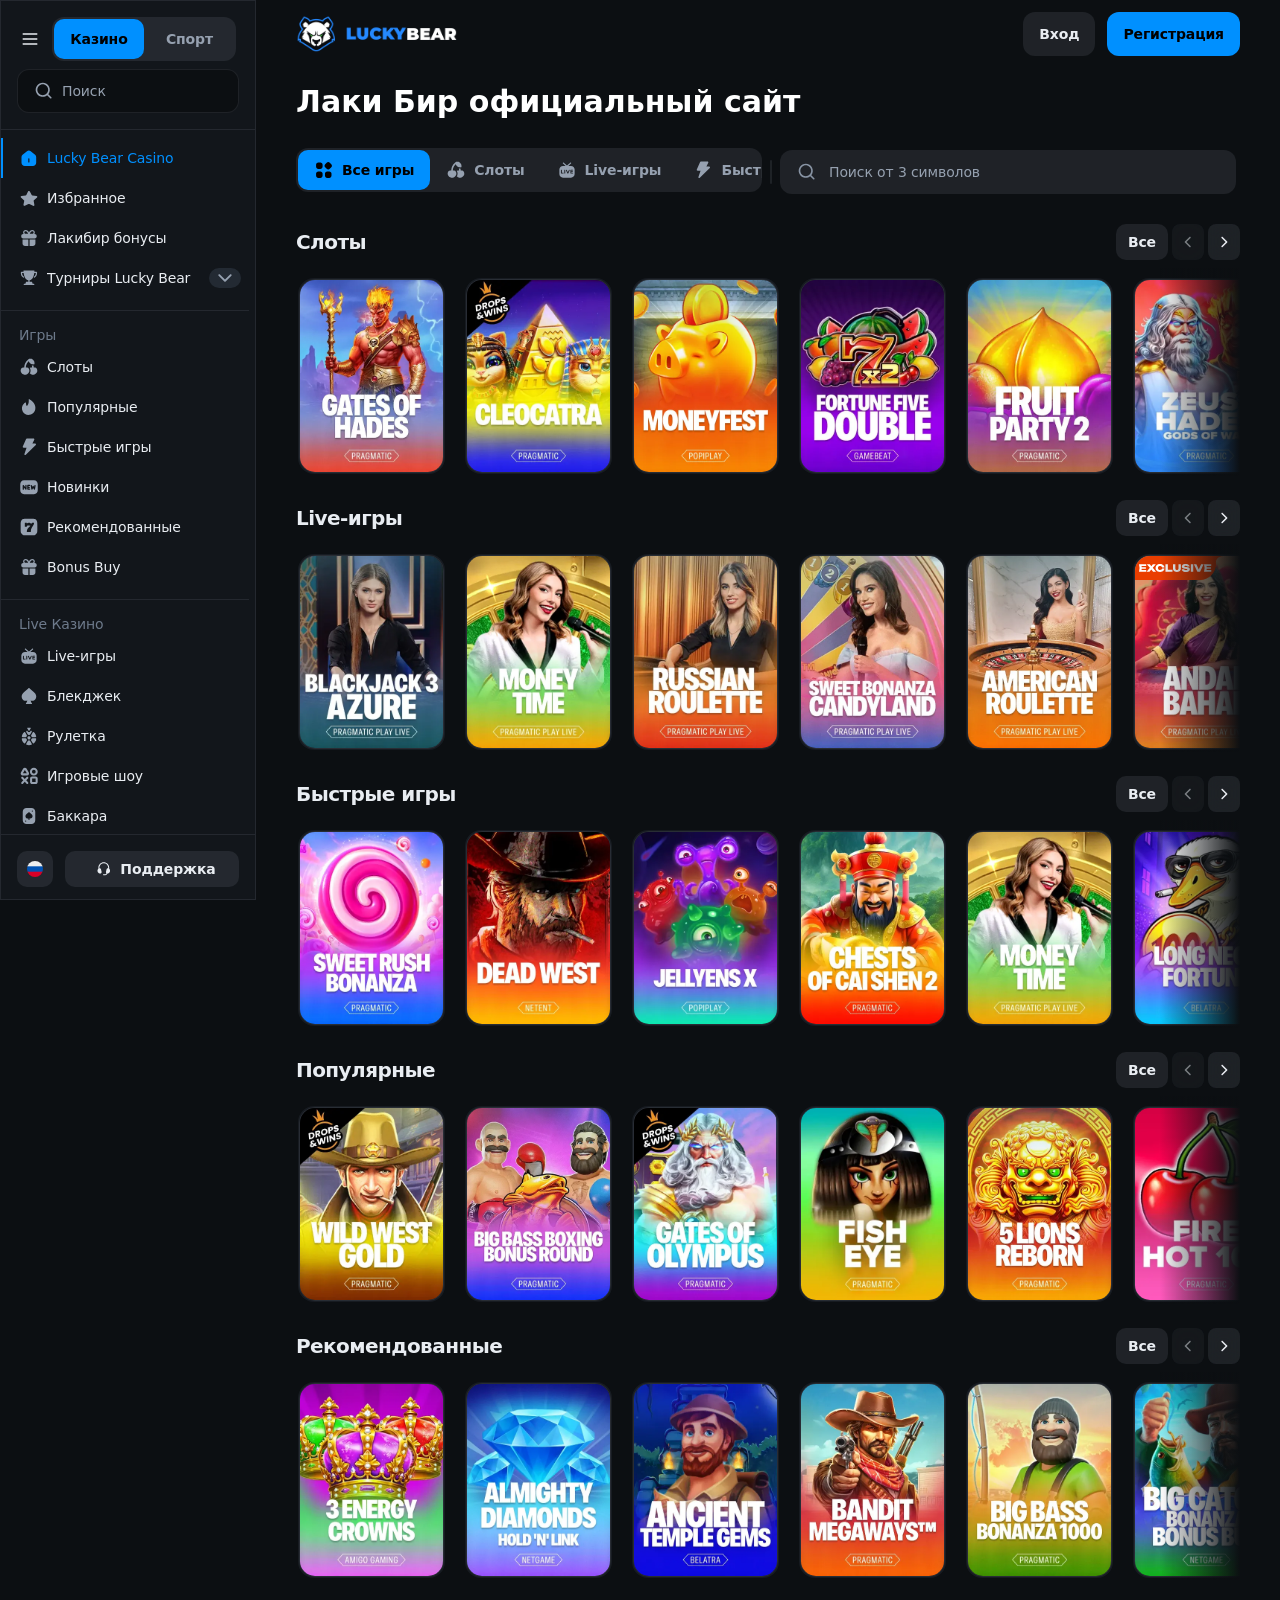
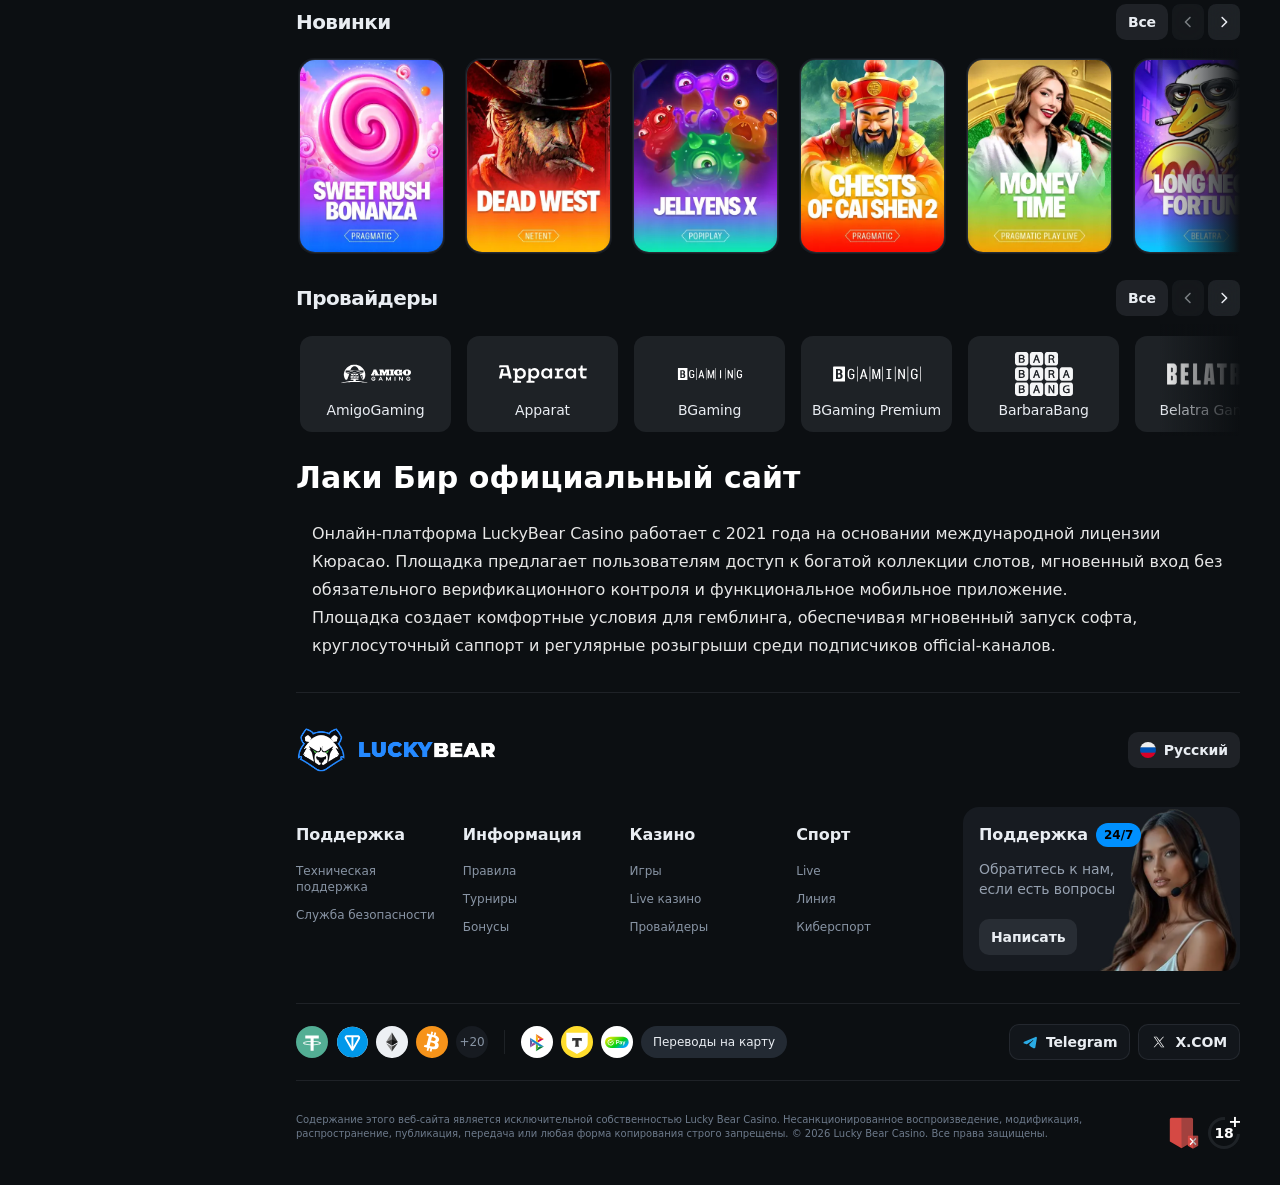
==== commit ca84a859: "Create app.html" ====
--- a/app.html
+++ b/app.html
@@ -1,26 +1,28 @@
 <!DOCTYPE html>
-<html lang="ru-RU">
+<html lang="ru-RU" class="__className_93a4ee dark websockets audio cssgradients contenteditable" style="scrollbar-gutter: stable; color-scheme: dark">
+
 <head>
   <meta charset="UTF-8">
   <meta name="viewport" content="width=device-width, initial-scale=1">
   <meta name="theme-color" content="#0b0c0d">
   <meta name="color-scheme" content="dark">
 
-  <link rel="apple-touch-icon" href="images/logo.png">
   <link rel="icon" type="image/png" href="images/logo.png" />
+  <link rel="apple-touch-icon" href="images/logo.png" />
 
   <meta name="robots" content="index, follow, max-image-preview:large, max-snippet:-1, max-video-preview:-1">
 
-  <title>Приложение Lucky Bear | Скачать на Android и iOS</title>
-  <meta name="description" content="Скачать приложение Lucky Bear Casino на Android (APK) и iOS (PWA). Мобильное казино с полным функционалом, бонусами до 7 500 000 ₽ и быстрыми выплатами.">
-  <link rel="canonical" href="https://lucky-bear-cas.site/app.html">
+  <title>Лаки Бир официальный сайт | Lucky Bear регистрация</title>
+  <meta name="description" content="Лаки Бир — официальный сайт онлайн-казино с регистрацией через Telegram или Google. Узнайте об играх, бонусах, слотах, Live Casino и программе лояльности.">
+  <link rel="canonical" href="https://lucky-bear-cas.site/">
   <meta property="og:locale" content="ru_RU">
   <meta property="og:type" content="website">
-  <meta property="og:title" content="Приложение Lucky Bear | Скачать на Android и iOS">
-  <meta property="og:description" content="Скачать приложение Lucky Bear Casino на Android (APK) и iOS (PWA). Мобильное казино с полным функционалом, бонусами до 7 500 000 ₽ и быстрыми выплатами.">
-  <meta name="keywords" content="lucky bear приложение, скачать lucky bear на андроид, lucky bear apk, lucky bear ios, мобильное казино lucky bear" />
-  <meta property="og:url" content="https://lucky-bear-cas.site/app.html">
+  <meta property="og:title" content="Лаки Бир официальный сайт | Lucky Bear регистрация">
+  <meta property="og:description" content="Лаки Бир — официальный сайт онлайн-казино с регистрацией через Telegram или Google. Узнайте об играх, бонусах, слотах, Live Casino и программе лояльности.">
+  <meta name="keywords" content="lucky bear casino, lucky bear, лакибир казино, лакибир зеркало, lucky bear бот, lucky bear casino бот, лаки бир казино, lucky bear telegram, lucky bear бонусы, lucky bear бот в телеграм, lucky bear casino bot telegram, lucky bear casino, лаки бир казино регистрация, lucky bear казино, лакибир казино бот в телеграм, лакибир казино в telegram, лаки бир казино зеркало, лаки бир казино регистрация, lucky bear игровой бот казино, lucky bear казино официальный сайт, lucky bear официальный сайт казино" />
+  <meta property="og:url" content="https://lucky-bear-cas.site/">
   <meta property="og:site_name" content="Lucky Bear Casino">
+  <meta property="article:modified_time" content="2026-04-02T11:55:24+00:00">
   <meta name="twitter:card" content="summary_large_image">
 
   <!-- Yandex.Metrika counter -->
@@ -37,129 +39,2406 @@
   <noscript><div><img src="https://mc.yandex.ru/watch/112119150" style="position:absolute; left:-9999px;" alt="" /></div></noscript>
   <!-- /Yandex.Metrika counter -->
 
-  <!-- Стили -->
-  <link rel="stylesheet" href="mainjtn.css" type="text/css" media="all">
-
-  <style>
-    .app-hero {
-      text-align: center;
-      padding: 60px 20px;
-      background: linear-gradient(145deg, rgba(10,22,40,0.8), rgba(15,32,64,0.6));
-      border-radius: 0 0 40px 40px;
-    }
-    .app-hero h1 {
-      font-size: 42px;
-      font-weight: 800;
+  <style id="wp-img-auto-sizes-contain-inline-css" type="text/css">
+    img:is([sizes=auto i], [sizes^="auto," i]) {
+      contain-intrinsic-size: 3000px 1500px
+    }
+    /*# sourceURL=wp-img-auto-sizes-contain-inline-css */
+  </style>
+  <style id="wp-emoji-styles-inline-css" type="text/css">
+    img.wp-smiley,
+    img.emoji {
+      display: inline !important;
+      border: none !important;
+      box-shadow: none !important;
+      height: 1em !important;
+      width: 1em !important;
+      margin: 0 0.07em !important;
+      vertical-align: -0.1em !important;
+      background: none !important;
+      padding: 0 !important;
+    }
+    /*# sourceURL=wp-emoji-styles-inline-css */
+  </style>
+  <style id="wp-block-library-inline-css" type="text/css">
+    :root {
+      --wp-block-synced-color: #7a00df;
+      --wp-block-synced-color--rgb: 122, 0, 223;
+      --wp-bound-block-color: var(--wp-block-synced-color);
+      --wp-editor-canvas-background: #ddd;
+      --wp-admin-theme-color: #007cba;
+      --wp-admin-theme-color--rgb: 0, 124, 186;
+      --wp-admin-theme-color-darker-10: #006ba1;
+      --wp-admin-theme-color-darker-10--rgb: 0, 107, 160.5;
+      --wp-admin-theme-color-darker-20: #005a87;
+      --wp-admin-theme-color-darker-20--rgb: 0, 90, 135;
+      --wp-admin-border-width-focus: 2px
+    }
+
+    @media (min-resolution:192dpi) {
+      :root {
+        --wp-admin-border-width-focus: 1.5px
+      }
+    }
+
+    .wp-element-button {
+      cursor: pointer
+    }
+
+    :root .has-very-light-gray-background-color {
+      background-color: #eee
+    }
+
+    :root .has-very-dark-gray-background-color {
+      background-color: #313131
+    }
+
+    :root .has-very-light-gray-color {
+      color: #eee
+    }
+
+    :root .has-very-dark-gray-color {
+      color: #313131
+    }
+
+    :root .has-vivid-green-cyan-to-vivid-cyan-blue-gradient-background {
+      background: linear-gradient(135deg, #00d084, #0693e3)
+    }
+
+    :root .has-purple-crush-gradient-background {
+      background: linear-gradient(135deg, #34e2e4, #4721fb 50%, #ab1dfe)
+    }
+
+    :root .has-hazy-dawn-gradient-background {
+      background: linear-gradient(135deg, #faaca8, #dad0ec)
+    }
+
+    :root .has-subdued-olive-gradient-background {
+      background: linear-gradient(135deg, #fafae1, #67a671)
+    }
+
+    :root .has-atomic-cream-gradient-background {
+      background: linear-gradient(135deg, #fdd79a, #004a59)
+    }
+
+    :root .has-nightshade-gradient-background {
+      background: linear-gradient(135deg, #330968, #31cdcf)
+    }
+
+    :root .has-midnight-gradient-background {
+      background: linear-gradient(135deg, #020381, #2874fc)
+    }
+
+    :root {
+      --wp--preset--font-size--normal: 16px;
+      --wp--preset--font-size--huge: 42px
+    }
+
+    .has-regular-font-size {
+      font-size: 1em
+    }
+
+    .has-larger-font-size {
+      font-size: 2.625em
+    }
+
+    .has-normal-font-size {
+      font-size: var(--wp--preset--font-size--normal)
+    }
+
+    .has-huge-font-size {
+      font-size: var(--wp--preset--font-size--huge)
+    }
+
+    .has-text-align-center {
+      text-align: center
+    }
+
+    .has-text-align-left {
+      text-align: left
+    }
+
+    .has-text-align-right {
+      text-align: right
+    }
+
+    .has-fit-text {
+      white-space: nowrap!important
+    }
+
+    #end-resizable-editor-section {
+      display: none
+    }
+
+    .aligncenter {
+      clear: both
+    }
+
+    .items-justified-left {
+      justify-content: flex-start
+    }
+
+    .items-justified-center {
+      justify-content: center
+    }
+
+    .items-justified-right {
+      justify-content: flex-end
+    }
+
+    .items-justified-space-between {
+      justify-content: space-between
+    }
+
+    .screen-reader-text {
+      border: 0;
+      clip-path: inset(50%);
+      height: 1px;
+      margin: -1px;
+      overflow: hidden;
+      padding: 0;
+      position: absolute;
+      width: 1px;
+      word-wrap: normal!important
+    }
+
+    .screen-reader-text:focus {
+      background-color: #ddd;
+      clip-path: none;
+      color: #444;
+      display: block;
+      font-size: 1em;
+      height: auto;
+      left: 5px;
+      line-height: normal;
+      padding: 15px 23px 14px;
+      text-decoration: none;
+      top: 5px;
+      width: auto;
+      z-index: 100000
+    }
+
+    html:where(.has-border-color) {
+      border-style: solid
+    }
+
+    html:where([style*=border-top-color]) {
+      border-top-style: solid
+    }
+
+    html:where([style*=border-right-color]) {
+      border-right-style: solid
+    }
+
+    html:where([style*=border-bottom-color]) {
+      border-bottom-style: solid
+    }
+
+    html:where([style*=border-left-color]) {
+      border-left-style: solid
+    }
+
+    html:where([style*=border-width]) {
+      border-style: solid
+    }
+
+    html:where([style*=border-top-width]) {
+      border-top-style: solid
+    }
+
+    html:where([style*=border-right-width]) {
+      border-right-style: solid
+    }
+
+    html:where([style*=border-bottom-width]) {
+      border-bottom-style: solid
+    }
+
+    html:where([style*=border-left-width]) {
+      border-left-style: solid
+    }
+
+    html:where(img[class*=wp-image-]) {
+      height: auto;
+      max-width: 100%
+    }
+
+    :where(figure) {
+      margin: 0 0 1em
+    }
+
+    html:where(.is-position-sticky) {
+      --wp-admin--admin-bar--position-offset: var(--wp-admin--admin-bar--height, 0px)
+    }
+
+    @media screen and (max-width:600px) {
+      html:where(.is-position-sticky) {
+        --wp-admin--admin-bar--position-offset: 0px
+      }
+    }
+    /*# sourceURL=wp-block-library-inline-css */
+  </style>
+  <style id="global-styles-inline-css" type="text/css">
+    :root {
+      --wp--preset--aspect-ratio--square: 1;
+      --wp--preset--aspect-ratio--4-3: 4/3;
+      --wp--preset--aspect-ratio--3-4: 3/4;
+      --wp--preset--aspect-ratio--3-2: 3/2;
+      --wp--preset--aspect-ratio--2-3: 2/3;
+      --wp--preset--aspect-ratio--16-9: 16/9;
+      --wp--preset--aspect-ratio--9-16: 9/16;
+      --wp--preset--color--black: #000000;
+      --wp--preset--color--cyan-bluish-gray: #abb8c3;
+      --wp--preset--color--white: #ffffff;
+      --wp--preset--color--pale-pink: #f78da7;
+      --wp--preset--color--vivid-red: #cf2e2e;
+      --wp--preset--color--luminous-vivid-orange: #ff6900;
+      --wp--preset--color--luminous-vivid-amber: #fcb900;
+      --wp--preset--color--light-green-cyan: #7bdcb5;
+      --wp--preset--color--vivid-green-cyan: #00d084;
+      --wp--preset--color--pale-cyan-blue: #8ed1fc;
+      --wp--preset--color--vivid-cyan-blue: #0693e3;
+      --wp--preset--color--vivid-purple: #9b51e0;
+      --wp--preset--gradient--vivid-cyan-blue-to-vivid-purple: linear-gradient(135deg, rgb(6, 147, 227) 0%, rgb(155, 81, 224) 100%);
+      --wp--preset--gradient--light-green-cyan-to-vivid-green-cyan: linear-gradient(135deg, rgb(122, 220, 180) 0%, rgb(0, 208, 130) 100%);
+      --wp--preset--gradient--luminous-vivid-amber-to-luminous-vivid-orange: linear-gradient(135deg, rgb(252, 185, 0) 0%, rgb(255, 105, 0) 100%);
+      --wp--preset--gradient--luminous-vivid-orange-to-vivid-red: linear-gradient(135deg, rgb(255, 105, 0) 0%, rgb(207, 46, 46) 100%);
+      --wp--preset--gradient--very-light-gray-to-cyan-bluish-gray: linear-gradient(135deg, rgb(238, 238, 238) 0%, rgb(169, 184, 195) 100%);
+      --wp--preset--gradient--cool-to-warm-spectrum: linear-gradient(135deg, rgb(74, 234, 220) 0%, rgb(151, 120, 209) 20%, rgb(207, 42, 186) 40%, rgb(238, 44, 130) 60%, rgb(251, 105, 98) 80%, rgb(254, 248, 76) 100%);
+      --wp--preset--gradient--blush-light-purple: linear-gradient(135deg, rgb(255, 206, 236) 0%, rgb(152, 150, 240) 100%);
+      --wp--preset--gradient--blush-bordeaux: linear-gradient(135deg, rgb(254, 205, 165) 0%, rgb(254, 45, 45) 50%, rgb(107, 0, 62) 100%);
+      --wp--preset--gradient--luminous-dusk: linear-gradient(135deg, rgb(255, 203, 112) 0%, rgb(199, 81, 192) 50%, rgb(65, 88, 208) 100%);
+      --wp--preset--gradient--pale-ocean: linear-gradient(135deg, rgb(255, 245, 203) 0%, rgb(182, 227, 212) 50%, rgb(51, 167, 181) 100%);
+      --wp--preset--gradient--electric-grass: linear-gradient(135deg, rgb(202, 248, 128) 0%, rgb(113, 206, 126) 100%);
+      --wp--preset--gradient--midnight: linear-gradient(135deg, rgb(2, 3, 129) 0%, rgb(40, 116, 252) 100%);
+      --wp--preset--font-size--small: 13px;
+      --wp--preset--font-size--medium: 20px;
+      --wp--preset--font-size--large: 36px;
+      --wp--preset--font-size--x-large: 42px;
+      --wp--preset--spacing--20: 0.44rem;
+      --wp--preset--spacing--30: 0.67rem;
+      --wp--preset--spacing--40: 1rem;
+      --wp--preset--spacing--50: 1.5rem;
+      --wp--preset--spacing--60: 2.25rem;
+      --wp--preset--spacing--70: 3.38rem;
+      --wp--preset--spacing--80: 5.06rem;
+      --wp--preset--shadow--natural: 6px 6px 9px rgba(0, 0, 0, 0.2);
+      --wp--preset--shadow--deep: 12px 12px 50px rgba(0, 0, 0, 0.4);
+      --wp--preset--shadow--sharp: 6px 6px 0px rgba(0, 0, 0, 0.2);
+      --wp--preset--shadow--outlined: 6px 6px 0px -3px rgb(255, 255, 255), 6px 6px rgb(0, 0, 0);
+      --wp--preset--shadow--crisp: 6px 6px 0px rgb(0, 0, 0);
+    }
+
+    :where(.is-layout-flex) {
+      gap: 0.5em;
+    }
+
+    :where(.is-layout-grid) {
+      gap: 0.5em;
+    }
+
+    body .is-layout-flex {
+      display: flex;
+    }
+
+    .is-layout-flex {
+      flex-wrap: wrap;
+      align-items: center;
+    }
+
+    .is-layout-flex >:is(*, div) {
+      margin: 0;
+    }
+
+    body .is-layout-grid {
+      display: grid;
+    }
+
+    .is-layout-grid >:is(*, div) {
+      margin: 0;
+    }
+
+    :where(.wp-block-columns.is-layout-flex) {
+      gap: 2em;
+    }
+
+    :where(.wp-block-columns.is-layout-grid) {
+      gap: 2em;
+    }
+
+    :where(.wp-block-post-template.is-layout-flex) {
+      gap: 1.25em;
+    }
+
+    :where(.wp-block-post-template.is-layout-grid) {
+      gap: 1.25em;
+    }
+
+    .has-black-color {
+      color: var(--wp--preset--color--black) !important;
+    }
+
+    .has-cyan-bluish-gray-color {
+      color: var(--wp--preset--color--cyan-bluish-gray) !important;
+    }
+
+    .has-white-color {
+      color: var(--wp--preset--color--white) !important;
+    }
+
+    .has-pale-pink-color {
+      color: var(--wp--preset--color--pale-pink) !important;
+    }
+
+    .has-vivid-red-color {
+      color: var(--wp--preset--color--vivid-red) !important;
+    }
+
+    .has-luminous-vivid-orange-color {
+      color: var(--wp--preset--color--luminous-vivid-orange) !important;
+    }
+
+    .has-luminous-vivid-amber-color {
+      color: var(--wp--preset--color--luminous-vivid-amber) !important;
+    }
+
+    .has-light-green-cyan-color {
+      color: var(--wp--preset--color--light-green-cyan) !important;
+    }
+
+    .has-vivid-green-cyan-color {
+      color: var(--wp--preset--color--vivid-green-cyan) !important;
+    }
+
+    .has-pale-cyan-blue-color {
+      color: var(--wp--preset--color--pale-cyan-blue) !important;
+    }
+
+    .has-vivid-cyan-blue-color {
+      color: var(--wp--preset--color--vivid-cyan-blue) !important;
+    }
+
+    .has-vivid-purple-color {
+      color: var(--wp--preset--color--vivid-purple) !important;
+    }
+
+    .has-black-background-color {
+      background-color: var(--wp--preset--color--black) !important;
+    }
+
+    .has-cyan-bluish-gray-background-color {
+      background-color: var(--wp--preset--color--cyan-bluish-gray) !important;
+    }
+
+    .has-white-background-color {
+      background-color: var(--wp--preset--color--white) !important;
+    }
+
+    .has-pale-pink-background-color {
+      background-color: var(--wp--preset--color--pale-pink) !important;
+    }
+
+    .has-vivid-red-background-color {
+      background-color: var(--wp--preset--color--vivid-red) !important;
+    }
+
+    .has-luminous-vivid-orange-background-color {
+      background-color: var(--wp--preset--color--luminous-vivid-orange) !important;
+    }
+
+    .has-luminous-vivid-amber-background-color {
+      background-color: var(--wp--preset--color--luminous-vivid-amber) !important;
+    }
+
+    .has-light-green-cyan-background-color {
+      background-color: var(--wp--preset--color--light-green-cyan) !important;
+    }
+
+    .has-vivid-green-cyan-background-color {
+      background-color: var(--wp--preset--color--vivid-green-cyan) !important;
+    }
+
+    .has-pale-cyan-blue-background-color {
+      background-color: var(--wp--preset--color--pale-cyan-blue) !important;
+    }
+
+    .has-vivid-cyan-blue-background-color {
+      background-color: var(--wp--preset--color--vivid-cyan-blue) !important;
+    }
+
+    .has-vivid-purple-background-color {
+      background-color: var(--wp--preset--color--vivid-purple) !important;
+    }
+
+    .has-black-border-color {
+      border-color: var(--wp--preset--color--black) !important;
+    }
+
+    .has-cyan-bluish-gray-border-color {
+      border-color: var(--wp--preset--color--cyan-bluish-gray) !important;
+    }
+
+    .has-white-border-color {
+      border-color: var(--wp--preset--color--white) !important;
+    }
+
+    .has-pale-pink-border-color {
+      border-color: var(--wp--preset--color--pale-pink) !important;
+    }
+
+    .has-vivid-red-border-color {
+      border-color: var(--wp--preset--color--vivid-red) !important;
+    }
+
+    .has-luminous-vivid-orange-border-color {
+      border-color: var(--wp--preset--color--luminous-vivid-orange) !important;
+    }
+
+    .has-luminous-vivid-amber-border-color {
+      border-color: var(--wp--preset--color--luminous-vivid-amber) !important;
+    }
+
+    .has-light-green-cyan-border-color {
+      border-color: var(--wp--preset--color--light-green-cyan) !important;
+    }
+
+    .has-vivid-green-cyan-border-color {
+      border-color: var(--wp--preset--color--vivid-green-cyan) !important;
+    }
+
+    .has-pale-cyan-blue-border-color {
+      border-color: var(--wp--preset--color--pale-cyan-blue) !important;
+    }
+
+    .has-vivid-cyan-blue-border-color {
+      border-color: var(--wp--preset--color--vivid-cyan-blue) !important;
+    }
+
+    .has-vivid-purple-border-color {
+      border-color: var(--wp--preset--color--vivid-purple) !important;
+    }
+
+    .has-vivid-cyan-blue-to-vivid-purple-gradient-background {
+      background: var(--wp--preset--gradient--vivid-cyan-blue-to-vivid-purple) !important;
+    }
+
+    .has-light-green-cyan-to-vivid-green-cyan-gradient-background {
+      background: var(--wp--preset--gradient--light-green-cyan-to-vivid-green-cyan) !important;
+    }
+
+    .has-luminous-vivid-amber-to-luminous-vivid-orange-gradient-background {
+      background: var(--wp--preset--gradient--luminous-vivid-amber-to-luminous-vivid-orange) !important;
+    }
+
+    .has-luminous-vivid-orange-to-vivid-red-gradient-background {
+      background: var(--wp--preset--gradient--luminous-vivid-orange-to-vivid-red) !important;
+    }
+
+    .has-very-light-gray-to-cyan-bluish-gray-gradient-background {
+      background: var(--wp--preset--gradient--very-light-gray-to-cyan-bluish-gray) !important;
+    }
+
+    .has-cool-to-warm-spectrum-gradient-background {
+      background: var(--wp--preset--gradient--cool-to-warm-spectrum) !important;
+    }
+
+    .has-blush-light-purple-gradient-background {
+      background: var(--wp--preset--gradient--blush-light-purple) !important;
+    }
+
+    .has-blush-bordeaux-gradient-background {
+      background: var(--wp--preset--gradient--blush-bordeaux) !important;
+    }
+
+    .has-luminous-dusk-gradient-background {
+      background: var(--wp--preset--gradient--luminous-dusk) !important;
+    }
+
+    .has-pale-ocean-gradient-background {
+      background: var(--wp--preset--gradient--pale-ocean) !important;
+    }
+
+    .has-electric-grass-gradient-background {
+      background: var(--wp--preset--gradient--electric-grass) !important;
+    }
+
+    .has-midnight-gradient-background {
+      background: var(--wp--preset--gradient--midnight) !important;
+    }
+
+    .has-small-font-size {
+      font-size: var(--wp--preset--font-size--small) !important;
+    }
+
+    .has-medium-font-size {
+      font-size: var(--wp--preset--font-size--medium) !important;
+    }
+
+    .has-large-font-size {
+      font-size: var(--wp--preset--font-size--large) !important;
+    }
+
+    .has-x-large-font-size {
+      font-size: var(--wp--preset--font-size--x-large) !important;
+    }
+    /*# sourceURL=global-styles-inline-css */
+  </style>
+
+  <style id="classic-theme-styles-inline-css" type="text/css">
+    /*! This file is auto-generated */
+
+    .wp-block-button__link {
       color: #fff;
-      margin-bottom: 16px;
-    }
-    .app-hero p {
-      color: #8aaac8;
-      font-size: 18px;
-      max-width: 700px;
-      margin: 0 auto 24px;
-    }
-    .app-grid {
-      display: grid;
-      grid-template-columns: repeat(auto-fit, minmax(280px, 1fr));
-      gap: 30px;
-      padding: 40px 0;
-    }
-    .app-card {
-      background: rgba(17,29,53,0.7);
-      border: 1px solid rgba(26,48,80,0.4);
-      border-radius: 16px;
-      padding: 30px;
-      text-align: center;
-      transition: 0.3s;
-    }
-    .app-card:hover { border-color: #4ab8ff; transform: translateY(-4px); }
-    .app-card .icon { font-size: 56px; margin-bottom: 16px; color: #4ab8ff; }
-    .app-card h3 { font-size: 22px; color: #fff; margin-bottom: 8px; }
-    .app-card p { color: #8aaac8; font-size: 15px; margin-bottom: 16px; }
-    .app-card .btn { display: inline-block; padding: 12px 30px; background: linear-gradient(135deg, #1a7acc, #4ab8ff); color: #fff; border-radius: 30px; font-weight: 600; transition: 0.3s; }
-    .app-card .btn:hover { transform: scale(1.04); box-shadow: 0 8px 40px rgba(74,184,255,0.3); }
-    @media (max-width: 768px) {
-      .app-hero h1 { font-size: 28px; }
-      .app-grid { grid-template-columns: 1fr; }
-    }
+      background-color: #32373c;
+      border-radius: 9999px;
+      box-shadow: none;
+      text-decoration: none;
+      padding: calc(.667em + 2px) calc(1.333em + 2px);
+      font-size: 1.125em
+    }
+
+    .wp-block-file__button {
+      background: #32373c;
+      color: #fff;
+      text-decoration: none
+    }
+    /*# sourceURL=/wp-includes/css/classic-themes.min.css */
   </style>
+  <link rel="stylesheet" id="luckybear-main-css" href="mainjtn.css" type="text/css" media="all">
+  <link rel="shortlink" href="https://lucky-bear-cas.site/">
+  <link rel="alternate" hreflang="ru-ru" href="https://lucky-bear-cas.site/">
+  <link rel="alternate" hreflang="x-default" href="https://lucky-bear-cas.site/">
+  <link rel="icon" type="image/png" href="images/logo.png" />
+  <link rel="apple-touch-icon" href="images/logo.png" />
+  <meta name="apple-mobile-web-app-title" content="Lucky Bear Casino" />
 </head>
-<body>
-
-<!-- ХЕДЕР -->
-<header class="site-header">
-  <div class="container header-row">
-    <a class="brand" href="index.html">
-      <img src="images/luckybear.png" alt="Lucky Bear Казино" style="height:44px; width:auto;">
-    </a>
-    <nav class="main-nav">
-      <a href="index.html">Главная</a>
-      <a href="bonus.html">Бонусы</a>
-      <a href="games.html">Игры</a>
-      <a href="app.html" class="active">Приложение</a>
-      <a href="reviews.html">Отзывы</a>
-      <a href="faq.html">FAQ</a>
-    </nav>
-    <div class="header-actions">
-      <a class="btn ghost" href="https://lb777.xyz/5dsgV7" target="_self">Войти</a>
-      <a class="btn primary" href="https://lb777.xyz/5dsgV7" target="_self">Регистрация</a>
+<body class="home wp-singular page-template page-template-custom-page page-template-custom-page-php page page-id-2 wp-theme-luckybear max-h-dvh w-full max-w-full overflow-x-hidden bg-bg-primary tc-using-mouse" ontouchstart="" style="top:auto">
+
+  <div class="group/sidebar-wrapper flex min-h-svh w-full max-w-full has-[[data-variant=inset]]:bg-sidebar" style="--sidebar-width: 256px; --sidebar-width-icon: 66px">
+
+    <div class="group peer hidden laptop:block" data-state="expanded" data-button-state="expanded" data-collapsible="" data-variant="sidebar" data-side="left">
+      <div class="relative h-svh w-[--sidebar-width] bg-transparent group-data-[collapsible=offcanvas]:w-0 group-data-[side=right]:rotate-180 group-data-[collapsible=icon]:w-[--sidebar-width-icon]"></div>
+
+      <div id="sidebarPanel" class="fixed inset-y-0 hidden h-svh w-[--sidebar-width] laptop:flex duration-300 transition-[width] z-100 left-0 group-data-[collapsible=offcanvas]:left-[calc(var(--sidebar-width)*-1)] group-data-[collapsible=icon]:w-[--sidebar-width-icon]">
+        <div data-sidebar="sidebar" class="flex size-full flex-col gap-spacing-8 bg-bg-surface border border-border-container">
+          <div class="flex flex-col gap-spacing-8 w-full relative border-b border-b-border-container pb-spacing-16 px-spacing-16 pt-spacing-16">
+            <div class="transition-all duration-400 group-data-[state=expanded]:animate-dive-expand group-data-[state=collapsed]:animate-dive-collapse flex gap-x-spacing-8 justify-center items-center">
+              <button class="inline-flex gap-spacing-4 justify-center transition-all duration-300 focus-visible:outline focus-visible::outline-2 focus-visible:outline-offset-2 disabled:opacity-opacity-item-disabled rounded-tag active:opacity-opacity-item-active active:scale-90 transform-gpu text-btn-content-primary hover:text-btn-content-primary-hover active:text-btn-content-primary-hover focus-visible:text-btn-content-primary focus-visible:outline-border-focus h-spacing-40 w-size-control-s items-center" type="button" aria-label="Открыть меню" title="Открыть меню">
+                <svg xmlns="http://www.w3.org/2000/svg" fill="none" viewBox="0 0 24 24" class="size-5">
+                  <path d="M20 17C20.2548 17.0003 20.5002 17.0976 20.6855 17.2725C20.8709 17.4474 20.9821 17.687 20.9971 17.9414C21.012 18.1958 20.9292 18.4462 20.7656 18.6416C20.6021 18.837 20.3702 18.963 20.1172 18.9932L20 19H4C3.74517 18.9997 3.49978 18.9024 3.31445 18.7275C3.12912 18.5526 3.01787 18.313 3.00293 18.0586C2.988 17.8042 3.07083 17.5538 3.23438 17.3584C3.39793 17.163 3.62978 17.037 3.88281 17.0068L4 17H20ZM20 11C20.2652 11 20.5195 11.1054 20.707 11.293C20.8946 11.4805 21 11.7348 21 12C21 12.2652 20.8946 12.5195 20.707 12.707C20.5195 12.8946 20.2652 13 20 13H4C3.73478 13 3.48051 12.8946 3.29297 12.707C3.10543 12.5195 3 12.2652 3 12C3 11.7348 3.10543 11.4805 3.29297 11.293C3.48051 11.1054 3.73478 11 4 11H20ZM20 5C20.2652 5 20.5195 5.10543 20.707 5.29297C20.8946 5.48051 21 5.73478 21 6C21 6.26522 20.8946 6.51949 20.707 6.70703C20.5195 6.89457 20.2652 7 20 7H4C3.73478 7 3.48051 6.89457 3.29297 6.70703C3.10543 6.51949 3 6.26522 3 6C3 5.73478 3.10543 5.48051 3.29297 5.29297C3.48051 5.10543 3.73478 5 4 5H20Z" fill="currentColor"></path>
+                </svg>
+              </button>
+              <div dir="ltr" data-orientation="horizontal" class="w-full">
+                <div class="relative" role="region" aria-roledescription="carousel">
+                  <div class="">
+                    <div class="flex w-full min-h-size-control-xl rounded-control-xl bg-control-neutral p-spacing-2 odd:*:h-size-control-l odd:*:grow odd:*:rounded-control-l odd:*:px-spacing-16 group-data-[state=expanded]:items-center data-[state=inactive]:group-data-[state=collapsed]:odd:*:bg-control-neutral [&+*]:hover:*:bg-transparent [&+*]:data-[state=active]:*:bg-transparent text-content-secondary data-[state=active]:*:text-content-on-accent hover:odd:*:bg-tab-ghost-neutral-hover data-[state=active]:odd:*:bg-tab-ghost-accent-selected group-data-[state=collapsed]:flex group-data-[state=collapsed]:flex-col group-data-[state=collapsed]:gap-spacing-4 group-data-[state=collapsed]:bg-transparent laptopLg:max-w-[184px]" style="outline: none">
+                      <button type="button" data-state="active" onclick="window.open('https://lb777.xyz/5dsgV7', '_blank')" class="group basis-auto shrink-0 min-w-0 max-w-full focus-visible:outline-border-focus outline outline-2 outline-offset-2 outline-transparent laptopLg:max-w-[90px] mx-auto transition-all duration-300 active:scale-95 hover:opacity-80 cursor-pointer">
+                        <div class="flex items-center justify-center gap-spacing-8 mx-auto">
+                          <p class="text-sm font-semibold tracking-[-0.12px] whitespace-nowrap">Казино</p>
+                        </div>
+                      </button>
+
+                      <div class="self-center h-size-control-xxs w-px shrink-0 bg-border-divider transition-colors duration-300 has-[+:hover]:bg-transparent has-[+[data-state=active]]:bg-transparent group-data-[state=collapsed]:hidden"></div>
+                      <button type="button" onclick="window.open('https://lb777.xyz/5dsgV7', '_blank')" class="group basis-auto shrink-0 min-w-0 max-w-full focus-visible:outline-border-focus outline outline-2 outline-offset-2 outline-transparent laptopLg:max-w-[90px] mx-auto transition-all duration-300 active:scale-95 hover:opacity-80 cursor-pointer">
+                        <div class="flex items-center justify-center gap-spacing-8 mx-auto">
+                          <p class="text-sm font-semibold tracking-[-0.12px] whitespace-nowrap">Спорт</p>
+                        </div>
+                      </button>
+
+                    </div>
+                  </div>
+                </div>
+              </div>
+            </div>
+            <button type="button" onclick="location.href='https://lb777.xyz/5dsgV7'" class="flex items-center outline outline-2 outline-offset-2 outline-transparent disabled:pointer-events-none transition-all duration-300 active:scale-95 disabled:opacity-opacity-item-disabled disabled:active:transform-none bg-bg-primary focus-visible:outline-border-focus border border-border-container text-content-secondary justify-start min-h-size-control-xl gap-spacing-8 rounded-control-xl px-spacing-16 relative overflow-hidden w-full min-w-0" data-state="closed">
+              <svg xmlns="http://www.w3.org/2000/svg" fill="none" viewBox="0 0 24 24" class="size-5 shrink-0">
+                <path d="M10.5 2C12.0957 1.99998 13.6593 2.44893 15.0117 3.2959C16.3643 4.14301 17.4509 5.35415 18.1475 6.79004C18.844 8.22597 19.1221 9.82934 18.9502 11.416C18.7782 13.0024 18.1636 14.5085 17.1758 15.7617L20.8271 19.4141C21.0093 19.6026 21.1106 19.855 21.1084 20.1172C21.1061 20.3793 21.0007 20.63 20.8154 20.8154C20.6301 21.0008 20.3793 21.1061 20.1172 21.1084C19.855 21.1107 19.6017 21.0103 19.4131 20.8281L15.7617 17.1758C14.6972 18.0147 13.4469 18.587 12.1162 18.8447C10.7857 19.1024 9.41296 19.038 8.1123 18.6572C6.8115 18.2764 5.62026 17.5899 4.63867 16.6553C3.6572 15.7206 2.91372 14.5647 2.46973 13.2842C2.02574 12.0036 1.89365 10.6356 2.08594 9.29395C2.27824 7.95225 2.78934 6.67563 3.5752 5.57129C4.36099 4.46719 5.39911 3.56656 6.60352 2.94531C7.80812 2.32398 9.14459 2.00012 10.5 2ZM10.5 4C8.77618 4 7.12229 4.68445 5.90332 5.90332C4.68433 7.12231 4 8.77609 4 10.5C4.00002 12.2238 4.68449 13.8768 5.90332 15.0957C7.12231 16.3147 8.77609 17 10.5 17C12.2237 16.9999 13.8768 16.3146 15.0957 15.0957C16.3146 13.8768 17 12.2238 17 10.5C17 8.77609 16.3147 7.12231 15.0957 5.90332C13.8768 4.68457 12.2236 4.00012 10.5 4Z" fill="currentColor"></path>
+              </svg>
+              <span class="text-sm tracking-[-0.12px] truncate">Поиск</span>
+            </button>
+          </div>
+          <div data-sidebar="content" class="flex min-h-0 flex-1 flex-col overflow-y-auto overflow-x-hidden border-b border-b-border-container transition-all duration-400 group-data-[state=expanded]:animate-dive-expand group-data-[state=collapsed]:animate-dive-collapse" style="scrollbar-gutter: stable">
+            <ul data-sidebar="menu" class="flex w-full min-w-0 flex-col">
+              <li data-sidebar="menu-item" class="group/menu-item relative w-full flex active:*:scale-95 border-l-2 hover:border-l-btn-content-accent transition-all duration-300 border-l-btn-content-accent *:*:text-btn-content-accent">
+                <button type="button" onclick="location.href='https://lb777.xyz/5dsgV7'" data-sidebar="menu-button" data-active="false" class="group/menu-button flex w-full shrink-0 items-center overflow-hidden h-size-control-l outline outline-2 outline-transparent aria-disabled:pointer-events-none focus-visible:outline-border-focus py-spacing-8 pr-spacing-8 pl-spacing-16 gap-x-spacing-8 transition-all duration-300 mx-auto">
+                  <svg xmlns="http://www.w3.org/2000/svg" fill="none" viewBox="0 0 24 24" class="size-5 shrink-0 text-content-secondary group-hover/menu-button:text-btn-content-accent">
+                    <path fill="currentColor" d="M9.58398 3.78906C10.872 2.73627 12.7452 2.73725 14.0352 3.79004L19.3203 8.0957C20.1445 8.76436 20.6181 9.75704 20.6182 10.8193V17.6299C20.618 19.7582 18.8851 21.4902 16.7559 21.4902H6.8623C4.73302 21.4902 3.00014 19.7582 3 17.6299V10.8193C3.00005 9.75704 3.47371 8.76433 4.2998 8.09473L9.58398 3.78906ZM11.8086 12.1758C11.4161 12.1758 11.0979 12.4943 11.0977 12.8867V16.7852C11.0977 17.1778 11.416 17.497 11.8086 17.4971C12.2013 17.4971 12.5205 17.1778 12.5205 16.7852V12.8867C12.5202 12.4943 12.2011 12.1758 11.8086 12.1758Z"></path>
+                  </svg>
+                  <p class="text-sm tracking-[-0.12px] grow truncate text-left text-content-primary group-hover/menu-button:text-btn-content-accent">Lucky Bear Casino</p>
+                </button>
+              </li>
+              <li data-sidebar="menu-item" class="group/menu-item relative w-full flex active:*:scale-95 border-l-2 border-l-transparent hover:border-l-btn-content-accent transition-all duration-300">
+                <button type="button" onclick="location.href='https://lb777.xyz/5dsgV7'" data-sidebar="menu-button" data-active="false" class="group/menu-button flex w-full shrink-0 items-center overflow-hidden h-size-control-l outline outline-2 outline-transparent aria-disabled:pointer-events-none focus-visible:outline-border-focus py-spacing-8 pr-spacing-8 pl-spacing-16 gap-x-spacing-8 transition-all duration-300 mx-auto">
+                  <svg xmlns="http://www.w3.org/2000/svg" fill="none" viewBox="0 0 24 24" class="size-5 shrink-0 text-content-secondary group-hover/menu-button:text-btn-content-accent">
+                    <path fill="currentColor" d="M12.1383 3.48926C12.5141 3.52629 12.8453 3.73948 13.0182 4.05762L15.237 8.29199C15.3969 8.60164 15.7073 8.81693 16.0661 8.86914L21.0358 9.55273C21.4557 9.60958 21.807 9.88379 21.9459 10.2627C22.0769 10.6425 21.9637 11.0592 21.6559 11.333L17.9166 14.6865C17.6577 14.9243 17.5384 15.2683 17.5973 15.6055L18.486 20.2666C18.5609 20.6616 18.3847 21.0608 18.0358 21.2891C17.694 21.5257 17.2397 21.5545 16.8668 21.3652L12.4381 19.1768C12.2842 19.0991 12.1131 19.0575 11.9381 19.0527H11.6666C11.5729 19.066 11.4809 19.0942 11.3971 19.1377L6.96743 21.3369C6.74851 21.441 6.50035 21.4783 6.25747 21.4414C5.66577 21.3352 5.27105 20.8008 5.36782 20.2373L6.25747 15.5762C6.31645 15.2361 6.19807 14.89 5.93911 14.6484L2.32778 11.333C2.02612 11.0554 1.9213 10.6386 2.05923 10.2627C2.19319 9.8877 2.53513 9.6144 2.9479 9.55273L7.91763 8.86914C8.29553 8.83216 8.62755 8.61405 8.79751 8.29199L10.987 4.03906C11.039 3.94433 11.1062 3.85709 11.1872 3.7832L11.277 3.7168C11.324 3.66755 11.3782 3.6269 11.4381 3.59375L11.5475 3.55566L11.7174 3.48926H12.1383Z"></path>
+                  </svg>
+                  <p class="text-sm tracking-[-0.12px] grow truncate text-left text-content-primary group-hover/menu-button:text-btn-content-accent">Избранное</p>
+                </button>
+              </li>
+              <li data-sidebar="menu-item" class="group/menu-item relative w-full flex active:*:scale-95 border-l-2 border-l-transparent hover:border-l-btn-content-accent transition-all duration-300">
+                <button type="button" onclick="location.href='https://lb777.xyz/5dsgV7'" data-sidebar="menu-button" data-active="false" class="group/menu-button flex w-full shrink-0 items-center overflow-hidden h-size-control-l outline outline-2 outline-transparent aria-disabled:pointer-events-none focus-visible:outline-border-focus py-spacing-8 pr-spacing-8 pl-spacing-16 gap-x-spacing-8 transition-all duration-300 mx-auto">
+                  <svg xmlns="http://www.w3.org/2000/svg" fill="none" viewBox="0 0 24 24" class="size-5 shrink-0 text-content-secondary group-hover/menu-button:text-btn-content-accent">
+                    <path d="M10.9178 13.8381C11.0835 13.8381 11.2176 13.9722 11.2176 14.1379V21.2502C11.2174 21.4157 11.0833 21.5499 10.9178 21.55H7.21564C5.57779 21.55 4.24514 20.2181 4.24493 18.5803V14.1379C4.24493 13.9722 4.37905 13.8381 4.54474 13.8381H10.9178ZM19.3914 13.8381C19.5568 13.8383 19.6911 13.9724 19.6912 14.1379V18.5803C19.6911 20.2182 18.3584 21.55 16.7215 21.55H13.0184C12.8527 21.55 12.7177 21.4158 12.7176 21.2502V14.1379C12.7177 13.9723 12.8527 13.8381 13.0184 13.8381H19.3914ZM16.0193 2.29999C17.6732 2.30017 19.0203 3.6461 19.0203 5.29999C19.0203 5.96899 18.7917 6.58126 18.4197 7.08026H18.8563C20.1671 7.0804 21.2332 8.14823 21.2332 9.46014V10.2697C21.2332 11.5217 20.2147 12.5402 18.9627 12.5402H5.07794C3.76701 12.5402 2.70008 11.477 2.70001 10.1701V9.34979C2.70012 8.09788 3.71954 7.08026 4.97247 7.08026H5.51837C5.14637 6.58126 4.91876 5.96899 4.91876 5.29999C4.91876 3.64607 6.26488 2.30012 7.91876 2.29999C10.0417 2.29999 11.2836 3.89205 11.9686 5.29901C12.6536 3.89201 13.8963 2.29999 16.0193 2.29999ZM7.91876 3.79999C7.09188 3.80012 6.41876 4.47307 6.41876 5.29999C6.41876 6.1269 7.09188 6.79985 7.91876 6.79999H10.9725C10.5655 5.64899 9.64476 3.79999 7.91876 3.79999ZM16.0193 3.79999C14.2943 3.79999 13.3726 5.64899 12.9666 6.79999H16.0193C16.8472 6.79981 17.5203 6.12688 17.5203 5.29999C17.5203 4.4731 16.8472 3.80017 16.0193 3.79999Z" fill="currentColor"></path>
+                  </svg>
+                  <p class="text-sm tracking-[-0.12px] grow truncate text-left text-content-primary group-hover/menu-button:text-btn-content-accent">Лакибир бонусы</p>
+                </button>
+              </li>
+              <div data-state="closed">
+                <li data-sidebar="menu-item" class="group/menu-item relative w-full flex active:*:scale-95 border-l-2 border-l-transparent hover:border-l-btn-content-accent transition-all duration-300">
+                  <button data-sidebar="menu-group-button" data-active="false" class="group/collapsible-menu-button flex w-full shrink-0 items-center gap-spacing-8 overflow-hidden py-spacing-8 pr-spacing-8 pl-spacing-16 h-size-control-l aria-disabled:pointer-events-none transition-transform duration-300 group-data-[state=collapsed]:px-spacing-8 group-data-[state=collapsed]:w-size-control-l hover:text-btn-content-accent" type="button" onclick="location.href='https://lb777.xyz/5dsgV7'" aria-controls="radix-_r_an_" aria-expanded="false" data-state="closed">
+                    <svg xmlns="http://www.w3.org/2000/svg" viewBox="0 0 24 24" class="size-5 shrink-0 text-content-secondary group-hover/collapsible-menu-button:text-btn-content-accent">
+                      <path d="M18.0008 3C18.2768 3 18.5008 3.22401 18.5008 3.5C18.5008 3.57699 18.4977 3.94989 18.4637 4.50977H20.9266C21.3085 4.50977 21.6296 4.7969 21.6717 5.17578C21.6917 5.34978 22.1138 9.45725 18.9608 11.5322C18.8328 11.6162 18.6896 11.6562 18.5486 11.6562C18.3048 11.6562 18.0657 11.5372 17.9217 11.3193C17.6938 10.9724 17.7898 10.5074 18.1356 10.2793C19.8606 9.14432 20.1611 7.07277 20.1951 6.00977H18.325C17.937 9.14173 16.6909 14.1353 12.699 14.6914V16.4434H15.1912C15.4081 16.4435 15.5998 16.5841 15.6668 16.791L16.3631 18.9658H17.6951C18.1089 18.966 18.445 19.302 18.4451 19.7158C18.4451 20.1297 18.109 20.4657 17.6951 20.4658H6.34943C5.93563 20.4656 5.59943 20.1297 5.59943 19.7158C5.59951 19.302 5.93569 18.9661 6.34943 18.9658H7.68146L8.37872 16.791C8.44472 16.584 8.63829 16.4434 8.85529 16.4434H11.199V14.6904C7.21508 14.1284 5.96792 9.13877 5.57892 6.00977H3.70587C3.73987 7.07273 4.03958 9.14429 5.76544 10.2793C6.11144 10.5073 6.20729 10.9723 5.98029 11.3193C5.83637 11.5372 5.59715 11.6561 5.35333 11.6562C5.21146 11.6562 5.06813 11.6161 4.94122 11.5322C1.78822 9.45725 2.20931 5.34978 2.22931 5.17578C2.27142 4.79706 2.59173 4.50998 2.97345 4.50977H5.43829C5.40431 3.95088 5.40118 3.57797 5.40118 3.50098C5.40119 3.36814 5.4529 3.24044 5.54669 3.14746C5.64069 3.05347 5.76818 3 5.90118 3H18.0008Z" fill="currentColor"></path>
+                    </svg>
+                    <p class="text-sm tracking-[-0.12px] grow truncate text-left text-content-primary group-hover/collapsible-menu-button:text-btn-content-accent">Турниры Lucky Bear</p>
+                    <div class="flex justify-center rounded-control-xl bg-bg-tertiary w-size-control-s">
+                      <svg xmlns="http://www.w3.org/2000/svg" fill="none" viewBox="0 0 24 24" class="size-5 shrink-0 text-content-secondary transition-transform duration-300 group-data-[state=open]/collapsible-menu-button:-rotate-180">
+                        <path d="M19.6623 9.38837C20.1122 8.93836 20.1123 8.21823 19.6623 7.76825C19.2123 7.31863 18.4921 7.31842 18.0422 7.76825L11.9924 13.819L5.94257 7.76825C5.49261 7.31854 4.77238 7.31851 4.32245 7.76825C4.10245 7.98825 3.99237 8.2888 3.99237 8.5788L4.00214 8.5788C4.00215 8.86862 4.11246 9.16842 4.33221 9.38837L11.1926 16.239C11.6426 16.6888 12.3627 16.6889 12.8127 16.239L19.6623 9.38837Z" fill="currentColor"></path>
+                      </svg>
+                    </div>
+                  </button>
+                </li>
+                <div data-state="closed" id="radix-_r_an_" hidden="" class="space-y-spacing-4 py-spacing-4 w-full overflow-hidden data-[state=closed]:animate-collapseUp data-[state=open]:animate-collapseDown" style=""></div>
+              </div>
+              <div data-orientation="horizontal" role="none" class="shrink-0 bg-border-divider h-px w-full my-spacing-12"></div>
+              <div data-state="open">
+                <li data-sidebar="menu-item" class="group/menu-item relative w-full flex active:*:scale-95 border-l-2 border-l-transparent hover:border-l-btn-content-accent transition-all duration-300">
+                  <p class="text-sm tracking-[-0.12px] text-content-tertiary px-spacing-16 py-spacing-2 select-none">Игры</p>
+                </li>
+                <a href="https://lb777.xyz/5dsgV7">
+                  <li data-sidebar="menu-item" class="group/menu-item relative w-full flex active:*:scale-95 border-l-2 border-l-transparent hover:border-l-btn-content-accent transition-all duration-300">
+                    <button data-sidebar="menu-button" data-active="false" class="group/menu-button flex w-full shrink-0 items-center overflow-hidden h-size-control-l outline outline-2 outline-transparent aria-disabled:pointer-events-none focus-visible:outline-border-focus py-spacing-8 pr-spacing-8 pl-spacing-16 gap-x-spacing-8 transition-all duration-300">
+                      <svg xmlns="http://www.w3.org/2000/svg" fill="none" viewBox="0 0 24 24" class="size-5 shrink-0 text-content-secondary group-hover/menu-button:text-btn-content-accent">
+                        <path fill-rule="evenodd" clip-rule="evenodd" d="M15.4707 10.1098C15.8144 10.162 16.1584 10.2192 16.5039 10.2563C16.7711 10.2851 17.0415 10.2868 17.3105 10.2993C17.3585 10.3016 17.389 10.3153 17.3974 10.3686C17.4547 10.7367 17.5263 11.1035 17.5693 11.4731C17.6135 11.8531 17.6309 12.2368 17.6582 12.6186C17.6668 12.7364 17.664 12.7362 17.7812 12.7368C18.357 12.7385 18.9333 12.7301 19.5088 12.7456C20.0622 12.7604 20.5089 13.0102 20.8721 13.4233C21.1198 13.7051 21.3223 14.0155 21.4834 14.352C21.6068 14.6095 21.7012 14.8787 21.7724 15.1567C21.8994 15.6507 21.9555 16.1527 21.9394 16.6616C21.9293 16.9811 21.8686 17.293 21.7764 17.6C21.6369 18.0642 21.4247 18.493 21.1474 18.8881C20.7967 19.3878 20.3791 19.8242 19.8857 20.1879C19.6249 20.3802 19.3556 20.5577 19.0654 20.6987C18.8426 20.807 18.612 20.9038 18.3779 20.9848C18.1411 21.0667 17.8977 21.1367 17.6523 21.186C17.2616 21.2646 16.8648 21.3079 16.4658 21.27C16.1861 21.2433 15.9058 21.2094 15.6308 21.1528C15.4054 21.1062 15.1843 21.031 14.9678 20.9506C14.7562 20.872 14.549 20.7787 14.3467 20.6782C13.9321 20.4719 13.5552 20.208 13.208 19.9018C13.1175 19.822 13.0319 19.7358 12.9414 19.6557C12.9049 19.6232 12.9008 19.5947 12.9277 19.5541C13.144 19.2266 13.3283 18.881 13.4707 18.5161C13.5671 18.2692 13.6435 18.013 13.7139 17.7573C13.842 17.2894 13.8848 16.8095 13.8681 16.3256C13.8548 15.9357 13.8221 15.5464 13.7441 15.1635C13.6504 14.7039 13.521 14.2536 13.3144 13.8305C13.2077 13.6122 13.0872 13.3999 12.9697 13.187C12.929 13.1131 12.9272 13.0893 12.9971 13.0434C13.1798 12.9236 13.3781 12.8413 13.5908 12.7885C13.7481 12.7494 13.9066 12.7394 14.0654 12.7377H14.7363L14.7353 12.7368H15.6406C15.7572 12.7368 15.7636 12.7359 15.7529 12.6166C15.7152 12.1963 15.6773 11.7753 15.6299 11.3559C15.6064 11.148 15.5673 10.9413 15.5264 10.7358C15.489 10.5498 15.4373 10.3662 15.3955 10.1811C15.3764 10.0966 15.3852 10.0968 15.4707 10.1098ZM13.5762 2.00043C13.8365 1.99691 14.0991 2.02091 14.3574 2.05708C14.5885 2.08912 14.8178 2.14517 15.043 2.20747C15.2082 2.25316 15.3695 2.31988 15.5273 2.38813C15.8422 2.52457 16.1363 2.69847 16.4121 2.90278C16.8633 3.23708 17.2514 3.63393 17.581 4.08833C17.8297 4.43074 18.0338 4.79949 18.1914 5.19086C18.2786 5.40732 18.3579 5.62899 18.416 5.85493C18.5727 6.46558 18.6456 7.08797 18.6064 7.71821C18.5871 8.03061 18.5449 8.34157 18.5078 8.65278C18.4936 8.77176 18.4788 8.77705 18.3613 8.79633C17.7149 8.90133 17.0667 8.89664 16.418 8.82368C16.234 8.80291 16.0501 8.77601 15.8691 8.73774C15.508 8.66119 15.1513 8.56693 14.8086 8.42719C14.29 8.21535 13.8106 7.9383 13.3828 7.57368C12.9371 7.19358 12.5718 6.7472 12.2959 6.2309C12.1322 5.92453 12.0011 5.60309 11.9189 5.26411C11.8848 5.12293 11.849 4.98197 11.8193 4.86274L11.7744 4.93012C11.7582 4.95418 11.7398 4.97906 11.7178 4.99946C11.3094 5.38029 10.9289 5.78758 10.5742 6.21821C10.2247 6.64276 9.90347 7.08966 9.63377 7.56879C9.44921 7.89638 9.28571 8.23651 9.11717 8.5727C9.04573 8.71502 8.97849 8.86039 8.92186 9.00922C8.84773 9.20434 8.78199 9.40274 8.71971 9.602C8.6482 9.82988 8.57996 10.0596 8.51854 10.2905C8.47497 10.4545 8.44089 10.6216 8.40916 10.7885C8.36704 11.0089 8.32576 11.2304 8.29491 11.4526C8.26319 11.6824 8.24174 11.914 8.22069 12.145C8.20588 12.3097 8.19773 12.4748 8.18944 12.6401C8.18469 12.7341 8.18903 12.7368 8.28124 12.7368H9.74999C9.96511 12.7368 10.1796 12.7405 10.3906 12.7954C10.5837 12.8458 10.7556 12.9376 10.9267 13.0375C11.1937 13.1933 11.3793 13.426 11.5644 13.6645C11.7605 13.9175 11.926 14.188 12.0449 14.4829C12.1413 14.7215 12.2166 14.9694 12.2881 15.2172C12.4041 15.6187 12.4356 16.0342 12.4463 16.4497C12.4542 16.7617 12.4254 17.0728 12.3379 17.3735C12.2667 17.6188 12.1934 17.8657 12.0937 18.1C11.9065 18.5396 11.6423 18.9342 11.3349 19.3002C10.9964 19.7035 10.6054 20.0484 10.1719 20.3442C9.82529 20.5807 9.45454 20.7759 9.06346 20.9272C8.48077 21.1526 7.8751 21.276 7.24999 21.2817C6.90883 21.2846 6.56789 21.2552 6.23534 21.1733C5.99411 21.1139 5.75099 21.0544 5.51659 20.9731C5.30381 20.8993 5.09782 20.8026 4.89452 20.7045C4.49546 20.512 4.13051 20.2648 3.79198 19.9799C3.43591 19.6802 3.12448 19.3378 2.84764 18.9633C2.69629 18.7583 2.58543 18.5314 2.4619 18.311C2.32511 18.0668 2.22184 17.8077 2.14647 17.5395C2.05453 17.2102 2.00147 16.8745 1.99999 16.5307C1.99851 16.1661 2.03223 15.8043 2.10252 15.4477C2.19896 14.9596 2.36212 14.4936 2.61522 14.061C2.79707 13.7501 3.00914 13.4643 3.27342 13.2202C3.51133 13.0004 3.79377 12.8637 4.10936 12.7866C4.36365 12.7246 4.62057 12.7398 4.87694 12.7377C5.30946 12.7342 5.74198 12.7377 6.17479 12.7377C6.27889 12.7377 6.27744 12.736 6.28514 12.6293C6.31244 12.2522 6.33031 11.8738 6.37303 11.4985C6.41189 11.1556 6.47395 10.815 6.53416 10.475C6.5754 10.2422 6.62447 10.01 6.6826 9.78071C6.74313 9.54214 6.81418 9.30516 6.88866 9.07075C6.96219 8.8389 7.0385 8.60713 7.12596 8.38032C7.2215 8.13257 7.31969 7.88458 7.43749 7.64692C7.61729 7.28375 7.80137 6.92142 8.00877 6.57368C8.22181 6.21705 8.45434 5.87039 8.69823 5.53364C9.21894 4.81446 9.81466 4.15917 10.4736 3.56489C10.878 3.2003 11.3052 2.86144 11.7217 2.5102C11.8042 2.44047 11.8798 2.36081 11.9668 2.29731C12.0204 2.25804 12.0882 2.23244 12.1533 2.21528C12.3488 2.16366 12.5441 2.1044 12.7431 2.07563C13.0187 2.03589 13.2982 2.00429 13.5762 2.00043Z" fill="currentColor"></path>
+                      </svg>
+                      <p class="text-sm tracking-[-0.12px] grow truncate text-left text-content-primary group-hover/menu-button:text-btn-content-accent">Слоты</p>
+                    </button>
+                  </li>
+                </a>
+                <a href="https://lb777.xyz/5dsgV7">
+                  <li data-sidebar="menu-item" class="group/menu-item relative w-full flex active:*:scale-95 border-l-2 border-l-transparent hover:border-l-btn-content-accent transition-all duration-300">
+                    <button data-sidebar="menu-button" data-active="false" class="group/menu-button flex w-full shrink-0 items-center overflow-hidden h-size-control-l outline outline-2 outline-transparent aria-disabled:pointer-events-none focus-visible:outline-border-focus py-spacing-8 pr-spacing-8 pl-spacing-16 gap-x-spacing-8 transition-all duration-300">
+                      <svg xmlns="http://www.w3.org/2000/svg" fill="none" viewBox="0 0 24 24" class="size-5 shrink-0 text-content-secondary group-hover/menu-button:text-btn-content-accent">
+                        <path fill="currentColor" d="M11.86 2.59001C12.0129 2.48308 12.2106 2.47096 12.3775 2.55681C15.2985 4.08681 17.3884 6.12912 18.5904 8.62712C19.9753 11.326 20.027 14.6076 18.7242 17.1955C17.5972 19.4345 15.6095 20.8929 13.1275 21.3029C12.5236 21.4359 11.9215 21.5011 11.3326 21.5011C8.46171 21.5011 5.86875 19.9649 4.45078 17.298C2.76078 14.117 3.37611 10.4352 6.02011 7.91814C6.28304 7.6562 7.12622 6.86616 7.50937 6.59294C7.65937 6.48394 7.86292 6.46983 8.02792 6.55583C8.19489 6.64084 8.29941 6.81319 8.29941 7.00017C8.29953 7.56374 8.64602 10.0084 8.98495 10.5793C9.4949 10.5652 9.93478 10.3397 10.3268 9.89275C11.5337 8.51768 11.947 5.34059 11.65 3.06462C11.6261 2.8797 11.706 2.69697 11.86 2.59001Z"></path>
+                      </svg>
+                      <p class="text-sm tracking-[-0.12px] grow truncate text-left text-content-primary group-hover/menu-button:text-btn-content-accent">Популярные</p>
+                    </button>
+                  </li>
+                </a>
+                <a href="https://lb777.xyz/5dsgV7">
+                  <li data-sidebar="menu-item" class="group/menu-item relative w-full flex active:*:scale-95 border-l-2 border-l-transparent hover:border-l-btn-content-accent transition-all duration-300">
+                    <button data-sidebar="menu-button" data-active="false" class="group/menu-button flex w-full shrink-0 items-center overflow-hidden h-size-control-l outline outline-2 outline-transparent aria-disabled:pointer-events-none focus-visible:outline-border-focus py-spacing-8 pr-spacing-8 pl-spacing-16 gap-x-spacing-8 transition-all duration-300">
+                      <svg xmlns="http://www.w3.org/2000/svg" fill="none" viewBox="0 0 24 24" class="size-5 shrink-0 text-content-secondary group-hover/menu-button:text-btn-content-accent">
+                        <path d="M17.436 1.76074C18.186 1.76074 18.6752 2.55069 18.3394 3.22266L16.0698 7.76074H19.4282C20.3281 7.7608 20.7779 8.84837 20.1421 9.48438L8.18896 21.4375C7.43496 22.1915 6.17909 21.4153 6.51709 20.4043L9.06494 12.7607H5.46729C5.29919 12.7607 5.13361 12.7188 4.98584 12.6387C4.83796 12.5584 4.7123 12.4419 4.62061 12.3008C4.52905 12.1599 4.47381 11.9986 4.46045 11.8311C4.44714 11.6633 4.47613 11.4946 4.54443 11.3408L8.53662 2.36035C8.69873 1.99563 9.05965 1.76074 9.45947 1.76074H17.436Z" fill="currentColor"></path>
+                      </svg>
+                      <p class="text-sm tracking-[-0.12px] grow truncate text-left text-content-primary group-hover/menu-button:text-btn-content-accent">Быстрые игры</p>
+                    </button>
+                  </li>
+                </a>
+                <a href="https://lb777.xyz/5dsgV7">
+                  <li data-sidebar="menu-item" class="group/menu-item relative w-full flex active:*:scale-95 border-l-2 border-l-transparent hover:border-l-btn-content-accent transition-all duration-300">
+                    <button data-sidebar="menu-button" data-active="false" class="group/menu-button flex w-full shrink-0 items-center overflow-hidden h-size-control-l outline outline-2 outline-transparent aria-disabled:pointer-events-none focus-visible:outline-border-focus py-spacing-8 pr-spacing-8 pl-spacing-16 gap-x-spacing-8 transition-all duration-300">
+                      <svg xmlns="http://www.w3.org/2000/svg" fill="none" viewBox="0 0 24 24" class="size-5 shrink-0 text-content-secondary group-hover/menu-button:text-btn-content-accent">
+                        <path d="M17.9326 3.99979C19.3096 3.99979 20.4646 4.48956 21.2725 5.35721C22.0764 6.22075 22.4999 7.41828 22.5 8.77322V15.8777C22.4999 17.2326 22.0765 18.4301 21.2725 19.2937C20.4644 20.1613 19.3091 20.6511 17.9316 20.6512H6.06641C4.68961 20.6511 3.53537 20.1612 2.72754 19.2937C1.92349 18.4302 1.50009 17.2327 1.5 15.8777V8.77322C1.50006 7.41756 1.9256 6.22046 2.73047 5.35721C3.53898 4.49007 4.69292 3.99984 6.06641 3.99979H17.9326ZM8.34277 9.40799C7.92855 9.40799 7.59277 9.74378 7.59277 10.158V12.2635L5.74512 9.82693C5.55057 9.57039 5.21439 9.46664 4.90918 9.56912C4.60386 9.67176 4.39746 9.95794 4.39746 10.2801V14.6189C4.39746 15.033 4.73342 15.3687 5.14746 15.3689C5.56168 15.3689 5.89746 15.0331 5.89746 14.6189V12.5105L7.74512 14.9471C7.93967 15.2035 8.27591 15.3072 8.58105 15.2049C8.88637 15.1022 9.09277 14.816 9.09277 14.4939V10.158C9.09277 9.74389 8.75683 9.40817 8.34277 9.40799ZM10.6162 9.44705C10.2022 9.44727 9.86621 9.78297 9.86621 10.1971V14.4539C9.86621 14.868 10.2022 15.2037 10.6162 15.2039H12.7344C13.1486 15.2039 13.4844 14.8681 13.4844 14.4539C13.4843 14.0398 13.1485 13.7039 12.7344 13.7039H11.3662V13.076H12.3086C12.7228 13.0759 13.0586 12.7402 13.0586 12.326C13.0585 11.9119 12.7227 11.576 12.3086 11.576H11.3662V10.9471H12.7344C13.1485 10.9471 13.4842 10.6111 13.4844 10.1971C13.4844 9.78283 13.1486 9.44705 12.7344 9.44705H10.6162ZM19.332 9.49686C18.9245 9.42332 18.5347 9.69389 18.4609 10.1013L18.1152 12.0144L17.6689 11.0721C17.5448 10.8104 17.2809 10.6434 16.9912 10.6433C16.7015 10.6434 16.4375 10.8111 16.3135 11.073L15.8682 12.0135L15.5225 10.1013C15.4488 9.69388 15.0589 9.42332 14.6514 9.49686C14.2438 9.57049 13.9733 9.96037 14.0469 10.368L14.8066 14.5799C14.8644 14.9006 15.1232 15.1473 15.4463 15.1902C15.7693 15.233 16.0832 15.0619 16.2227 14.7674L16.9912 13.1443L17.7607 14.7683C17.9003 15.0626 18.2142 15.2329 18.5371 15.1902C18.8602 15.1472 19.1189 14.9006 19.1768 14.5799L19.9365 10.368C20.01 9.96036 19.7396 9.57048 19.332 9.49686Z" fill="currentColor"></path>
+                      </svg>
+                      <p class="text-sm tracking-[-0.12px] grow truncate text-left text-content-primary group-hover/menu-button:text-btn-content-accent">Новинки</p>
+                    </button>
+                  </li>
+                </a>
+                <a href="https://lb777.xyz/5dsgV7">
+                  <li data-sidebar="menu-item" class="group/menu-item relative w-full flex active:*:scale-95 border-l-2 border-l-transparent hover:border-l-btn-content-accent transition-all duration-300">
+                    <button data-sidebar="menu-button" data-active="false" class="group/menu-button flex w-full shrink-0 items-center overflow-hidden h-size-control-l outline outline-2 outline-transparent aria-disabled:pointer-events-none focus-visible:outline-border-focus py-spacing-8 pr-spacing-8 pl-spacing-16 gap-x-spacing-8 transition-all duration-300">
+                      <svg xmlns="http://www.w3.org/2000/svg" fill="none" viewBox="0 0 24 24" class="size-5 shrink-0 text-content-secondary group-hover/menu-button:text-btn-content-accent">
+                        <path d="M14 2C16.7997 2 18.1996 2.00022 19.2695 2.54004C20.2095 3.02004 20.9702 3.79047 21.4502 4.73047C22 5.80041 22 7.2004 22 10V14C22 16.7996 22 18.1996 21.4502 19.2695C20.9802 20.2095 20.2095 20.9702 19.2695 21.4502C18.1996 22 16.7996 22 14 22H10C7.2004 22 5.80041 22 4.73047 21.4502C3.78047 20.9802 3.02004 20.2095 2.54004 19.2695C2.00022 18.1996 2 16.7997 2 14V10C2 7.20032 2.00022 5.80042 2.54004 4.73047C3.02004 3.78047 3.79047 3.02004 4.73047 2.54004C5.80042 2.00022 7.20031 2 10 2H14ZM7.30957 7.00977C7.12978 7.00999 6.99023 7.15022 6.99023 7.33008V11.4697C6.99023 11.6496 7.12978 11.7898 7.30957 11.79H9.04004C9.22002 11.79 9.36035 11.6497 9.36035 11.4697C9.3605 10.6999 9.98996 10.0704 10.7598 10.0703C11.0998 10.0703 11.4601 10.1505 11.8301 10.2305C12.25 10.3205 12.69 10.4199 13.1699 10.4199C13.3998 10.4199 13.6097 10.4098 13.8096 10.3799L12.9404 11.25L12.4805 11.71C10.8805 13.28 9.40039 14.7404 9.40039 17.6904C9.40062 17.8701 9.54 18.0096 9.71973 18.0098L9.74023 18H13.8799C14.0599 18 14.2002 17.8597 14.2002 17.6797C14.2003 14.4601 15.38 12.7403 16.4199 11.2305C17.2299 10.0405 18 8.92003 18 7.33008C18 7.15008 17.8597 7.00977 17.6797 7.00977H15.9502C15.7702 7.00977 15.6299 7.15008 15.6299 7.33008C15.6298 7.53004 15.4597 7.7002 15.2598 7.7002C14.6199 7.70016 14.13 7.54008 13.6201 7.37012C13.0901 7.19012 12.5398 7.00977 11.7998 7.00977C10.8899 7.0098 10.0303 7.25048 9.36035 7.69043V7.33008C9.36035 7.15009 9.22002 7.00979 9.04004 7.00977H7.30957Z" fill="currentColor"></path>
+                      </svg>
+                      <p class="text-sm tracking-[-0.12px] grow truncate text-left text-content-primary group-hover/menu-button:text-btn-content-accent">Рекомендованные</p>
+                    </button>
+                  </li>
+                </a>
+                <a href="https://lb777.xyz/5dsgV7">
+                  <li data-sidebar="menu-item" class="group/menu-item relative w-full flex active:*:scale-95 border-l-2 border-l-transparent hover:border-l-btn-content-accent transition-all duration-300">
+                    <button data-sidebar="menu-button" data-active="false" class="group/menu-button flex w-full shrink-0 items-center overflow-hidden h-size-control-l outline outline-2 outline-transparent aria-disabled:pointer-events-none focus-visible:outline-border-focus py-spacing-8 pr-spacing-8 pl-spacing-16 gap-x-spacing-8 transition-all duration-300">
+                      <svg xmlns="http://www.w3.org/2000/svg" fill="none" viewBox="0 0 24 24" class="size-5 shrink-0 text-content-secondary group-hover/menu-button:text-btn-content-accent">
+                        <path d="M10.9178 13.8381C11.0835 13.8381 11.2176 13.9722 11.2176 14.1379V21.2502C11.2174 21.4157 11.0833 21.5499 10.9178 21.55H7.21564C5.57779 21.55 4.24514 20.2181 4.24493 18.5803V14.1379C4.24493 13.9722 4.37905 13.8381 4.54474 13.8381H10.9178ZM19.3914 13.8381C19.5568 13.8383 19.6911 13.9724 19.6912 14.1379V18.5803C19.6911 20.2182 18.3584 21.55 16.7215 21.55H13.0184C12.8527 21.55 12.7177 21.4158 12.7176 21.2502V14.1379C12.7177 13.9723 12.8527 13.8381 13.0184 13.8381H19.3914ZM16.0193 2.29999C17.6732 2.30017 19.0203 3.6461 19.0203 5.29999C19.0203 5.96899 18.7917 6.58126 18.4197 7.08026H18.8563C20.1671 7.0804 21.2332 8.14823 21.2332 9.46014V10.2697C21.2332 11.5217 20.2147 12.5402 18.9627 12.5402H5.07794C3.76701 12.5402 2.70008 11.477 2.70001 10.1701V9.34979C2.70012 8.09788 3.71954 7.08026 4.97247 7.08026H5.51837C5.14637 6.58126 4.91876 5.96899 4.91876 5.29999C4.91876 3.64607 6.26488 2.30012 7.91876 2.29999C10.0417 2.29999 11.2836 3.89205 11.9686 5.29901C12.6536 3.89201 13.8963 2.29999 16.0193 2.29999ZM7.91876 3.79999C7.09188 3.80012 6.41876 4.47307 6.41876 5.29999C6.41876 6.1269 7.09188 6.79985 7.91876 6.79999H10.9725C10.5655 5.64899 9.64476 3.79999 7.91876 3.79999ZM16.0193 3.79999C14.2943 3.79999 13.3726 5.64899 12.9666 6.79999H16.0193C16.8472 6.79981 17.5203 6.12688 17.5203 5.29999C17.5203 4.4731 16.8472 3.80017 16.0193 3.79999Z" fill="currentColor"></path>
+                      </svg>
+                      <p class="text-sm tracking-[-0.12px] grow truncate text-left text-content-primary group-hover/menu-button:text-btn-content-accent">Bonus Buy</p>
+                    </button>
+                  </li>
+                </a>
+              </div>
+              <div data-orientation="horizontal" role="none" class="shrink-0 bg-border-divider h-px w-full my-spacing-12"></div>
+              <div data-state="open">
+                <li data-sidebar="menu-item" class="group/menu-item relative w-full flex active:*:scale-95 border-l-2 border-l-transparent hover:border-l-btn-content-accent transition-all duration-300">
+                  <p class="text-sm tracking-[-0.12px] text-content-tertiary px-spacing-16 py-spacing-2 select-none">Live Казино</p>
+                </li>
+                <a href="https://lb777.xyz/5dsgV7">
+                  <li data-sidebar="menu-item" class="group/menu-item relative w-full flex active:*:scale-95 border-l-2 border-l-transparent hover:border-l-btn-content-accent transition-all duration-300">
+                    <button data-sidebar="menu-button" data-active="false" class="group/menu-button flex w-full shrink-0 items-center overflow-hidden h-size-control-l outline outline-2 outline-transparent aria-disabled:pointer-events-none focus-visible:outline-border-focus py-spacing-8 pr-spacing-8 pl-spacing-16 gap-x-spacing-8 transition-all duration-300">
+                      <svg xmlns="http://www.w3.org/2000/svg" fill="none" viewBox="0 0 24 24" class="size-5 shrink-0 text-content-secondary group-hover/menu-button:text-btn-content-accent">
+                        <path d="M7.12695 3.23828C7.39714 2.93924 7.85997 2.92028 8.14941 3.19043L11.9512 6.68359L15.8594 3.19043C16.1488 2.92032 16.6115 2.94911 16.8721 3.24805C17.1421 3.53745 17.1135 4.00018 16.8242 4.26074L13.5723 7.1748H16.7949C19.2072 7.1748 21.1658 9.13378 21.166 11.5459V16.8145C21.166 19.2171 19.2073 21.1758 16.7949 21.1758H7.2041C4.79181 21.1758 2.83301 19.2171 2.83301 16.8145V11.5459C2.83322 9.13378 4.79194 7.1748 7.2041 7.1748H10.3496L7.1748 4.26074C6.87604 3.99052 6.8569 3.52763 7.12695 3.23828ZM9.34082 11.7598C9.15765 11.7598 9.01594 11.8102 8.91602 11.9102C8.8162 12.0101 8.7666 12.1562 8.7666 12.3477V15.6885C8.7666 15.8758 8.81615 16.0219 8.91602 16.126C9.01594 16.2259 9.15765 16.2754 9.34082 16.2754C9.53225 16.2754 9.67571 16.2258 9.77148 16.126C9.86725 16.0219 9.91602 15.8758 9.91602 15.6885V12.3477C9.91602 12.1562 9.8655 12.0101 9.76562 11.9102C9.66986 11.8102 9.5282 11.7598 9.34082 11.7598ZM14.7207 11.7598C14.5625 11.7598 14.4391 11.7972 14.3516 11.8721C14.2641 11.9428 14.1895 12.0516 14.127 12.1973L13.0273 14.7461L11.9287 12.2031C11.8663 12.0575 11.7905 11.947 11.7031 11.8721C11.6198 11.7974 11.4927 11.7598 11.3223 11.7598C11.1851 11.7598 11.071 11.7938 10.9795 11.8604C10.8879 11.9228 10.8287 12.0123 10.8037 12.1289C10.7788 12.2454 10.7997 12.377 10.8662 12.5225L12.3779 15.8574C12.4445 16.0032 12.5263 16.1092 12.6221 16.1758C12.722 16.2423 12.8507 16.2754 13.0088 16.2754C13.1669 16.2754 13.2939 16.2424 13.3896 16.1758C13.4854 16.1092 13.5646 16.0031 13.627 15.8574L15.1455 12.5225C15.212 12.3769 15.232 12.2455 15.207 12.1289C15.1863 12.0123 15.1323 11.9228 15.0449 11.8604C14.9576 11.7938 14.8496 11.7598 14.7207 11.7598ZM5.3125 11.8105C5.12943 11.8105 4.98762 11.8602 4.8877 11.96C4.78783 12.0598 4.73737 12.2035 4.7373 12.3906V15.6387C4.7373 15.8219 4.78777 15.9662 4.8877 16.0703C4.99177 16.17 5.1354 16.2197 5.31836 16.2197H7.41113C7.56903 16.2196 7.68927 16.1778 7.77246 16.0947C7.85982 16.0114 7.90421 15.893 7.9043 15.7393C7.9043 15.5851 7.85991 15.4678 7.77246 15.3887C7.68928 15.3058 7.56887 15.2638 7.41113 15.2637H5.88672V12.3906C5.88665 12.2035 5.8362 12.0598 5.73633 11.96C5.64064 11.8603 5.49949 11.8106 5.3125 11.8105ZM16.6953 11.8164C16.4996 11.8164 16.3492 11.8686 16.2451 11.9727C16.1453 12.0726 16.0957 12.2188 16.0957 12.4102V15.626C16.0957 15.8176 16.1452 15.9662 16.2451 16.0703C16.3492 16.1702 16.4997 16.2197 16.6953 16.2197H18.8125C18.9622 16.2197 19.0744 16.1822 19.1494 16.1074C19.2243 16.0325 19.2617 15.9221 19.2617 15.7764C19.2617 15.6348 19.2243 15.5261 19.1494 15.4512C19.0744 15.3723 18.9621 15.333 18.8125 15.333H17.1943V14.4268H18.6748C18.8206 14.4268 18.9309 14.3894 19.0059 14.3145C19.0849 14.2394 19.125 14.129 19.125 13.9834C19.1249 13.8378 19.0849 13.7272 19.0059 13.6523C18.9309 13.5775 18.8204 13.54 18.6748 13.54H17.1943V12.7031H18.8125C18.9622 12.7031 19.0744 12.6657 19.1494 12.5908C19.2243 12.5117 19.2617 12.3995 19.2617 12.2539C19.2617 12.1123 19.2243 12.0037 19.1494 11.9287C19.0744 11.8539 18.9622 11.8164 18.8125 11.8164H16.6953Z" fill="currentColor"></path>
+                      </svg>
+                      <p class="text-sm tracking-[-0.12px] grow truncate text-left text-content-primary group-hover/menu-button:text-btn-content-accent">Live-игры</p>
+                    </button>
+                  </li>
+                </a>
+                <a href="https://lb777.xyz/5dsgV7">
+                  <li data-sidebar="menu-item" class="group/menu-item relative w-full flex active:*:scale-95 border-l-2 border-l-transparent hover:border-l-btn-content-accent transition-all duration-300">
+                    <button data-sidebar="menu-button" data-active="false" class="group/menu-button flex w-full shrink-0 items-center overflow-hidden h-size-control-l outline outline-2 outline-transparent aria-disabled:pointer-events-none focus-visible:outline-border-focus py-spacing-8 pr-spacing-8 pl-spacing-16 gap-x-spacing-8 transition-all duration-300">
+                      <svg xmlns="http://www.w3.org/2000/svg" fill="none" viewBox="0 0 24 24" class="size-5 shrink-0 text-content-secondary group-hover/menu-button:text-btn-content-accent">
+                        <path d="M11.9461 2.53366C12.2521 2.53466 12.5387 2.67749 12.7967 2.95749L17.6678 7.14108C18.6858 7.95508 20.4489 9.70072 20.6639 12.1147C20.7078 12.6046 20.6873 13.1089 20.6033 13.6108C20.2572 15.6676 18.968 17.215 17.2391 17.6469C15.8155 18.0037 14.7617 17.8034 13.9158 17.4135C14.1926 19.1703 15.4925 20.6527 15.5193 20.6831C15.6533 20.8331 15.6863 21.0489 15.6043 21.2319C15.5232 21.4156 15.3403 21.5337 15.1395 21.5337H8.76642C8.56461 21.5336 8.38263 21.4157 8.30157 21.2319C8.21857 21.0489 8.25254 20.8331 8.38654 20.6831C8.40957 20.6569 9.71978 19.1652 9.992 17.3999C9.45512 17.6508 8.83678 17.8334 8.07794 17.8335C7.64594 17.8335 7.17125 17.7779 6.64825 17.6469C4.5884 17.2358 3.42823 15.0784 3.23224 13.2505C3.00226 11.0985 4.00756 9.04307 6.21954 7.14108L11.1346 2.91647C11.3515 2.67659 11.6383 2.53379 11.9442 2.53366H11.9461Z" fill="currentColor"></path>
+                      </svg>
+                      <p class="text-sm tracking-[-0.12px] grow truncate text-left text-content-primary group-hover/menu-button:text-btn-content-accent">Блекджек</p>
+                    </button>
+                  </li>
+                </a>
+                <a href="https://lb777.xyz/5dsgV7">
+                  <li data-sidebar="menu-item" class="group/menu-item relative w-full flex active:*:scale-95 border-l-2 border-l-transparent hover:border-l-btn-content-accent transition-all duration-300">
+                    <button data-sidebar="menu-button" data-active="false" class="group/menu-button flex w-full shrink-0 items-center overflow-hidden h-size-control-l outline outline-2 outline-transparent aria-disabled:pointer-events-none focus-visible:outline-border-focus py-spacing-8 pr-spacing-8 pl-spacing-16 gap-x-spacing-8 transition-all duration-300">
+                      <svg xmlns="http://www.w3.org/2000/svg" fill="none" viewBox="0 0 24 24" class="size-5 shrink-0 text-content-secondary group-hover/menu-button:text-btn-content-accent">
+                        <path d="M12.2299 17.4482C12.7019 17.4119 13.1943 17.5802 13.431 17.9902L15.2748 21.1846C15.5653 21.6877 15.3681 22.3373 14.8187 22.5264C13.9352 22.8304 12.9901 23 12.0004 23C11.0109 23 10.0646 22.8305 9.18103 22.5264C8.632 22.3371 8.43556 21.6876 8.72595 21.1846L10.5697 17.9912C10.8065 17.581 11.2986 17.4122 11.7709 17.4482C11.8468 17.4541 11.9238 17.457 12.0004 17.457C12.0772 17.457 12.1537 17.4541 12.2299 17.4482ZM19.7103 14.8379C20.2925 14.838 20.7563 15.3364 20.642 15.9072C20.2564 17.8326 19.2482 19.5291 17.8334 20.7783C17.3965 21.164 16.7321 21.0106 16.4408 20.5059L14.597 17.3105C14.3613 16.902 14.4575 16.3922 14.7211 16.001C14.8069 15.8737 14.8842 15.7404 14.9515 15.6025C15.1587 15.178 15.5524 14.8379 16.0248 14.8379H19.7103ZM7.974 14.8379C8.44672 14.8379 8.84154 15.1779 9.04919 15.6025C9.11641 15.74 9.19299 15.873 9.27869 16C9.54271 16.3913 9.63969 16.9018 9.40369 17.3105L7.55994 20.5039C7.26876 21.0083 6.60532 21.1613 6.16833 20.7764C4.75093 19.5276 3.7411 17.8312 3.35486 15.9062C3.24056 15.3354 3.70525 14.8379 4.28748 14.8379H7.974ZM12.0004 12.2148C12.3602 12.2149 12.6901 12.3126 12.975 12.4775C13.5525 12.815 13.9427 13.445 13.9427 14.165C13.9427 14.8775 13.5524 15.5072 12.975 15.8447C12.6901 16.0097 12.3602 16.1074 12.0004 16.1074C11.6404 16.1074 11.3098 16.0097 11.0248 15.8447C10.4474 15.5072 10.057 14.8774 10.057 14.165C10.057 13.4451 10.4474 12.8151 11.0248 12.4775C11.3098 12.3125 11.6404 12.2148 12.0004 12.2148ZM6.16638 7.5498C6.60324 7.16397 7.26727 7.31669 7.55896 7.82129L9.40173 11.0137C9.63749 11.4221 9.54081 11.9319 9.27771 12.3232C9.19197 12.4508 9.1155 12.5844 9.04822 12.7227C8.84147 13.1475 8.44747 13.4873 7.97498 13.4873H4.28748C3.70511 13.4873 3.24115 12.9899 3.35583 12.4189C3.74252 10.4964 4.75106 8.80081 6.16638 7.5498ZM16.4408 7.82129C16.7324 7.31643 17.3964 7.16383 17.8334 7.5498C19.2488 8.80055 20.2572 10.4962 20.6439 12.4189C20.7586 12.9899 20.2947 13.4873 19.7123 13.4873H16.0248C15.5525 13.4873 15.1584 13.1483 14.9515 12.7236C14.8841 12.5852 14.8071 12.4511 14.7211 12.3232C14.4579 11.9321 14.3613 11.422 14.597 11.0137L16.4408 7.82129ZM13.6508 6.21387C13.8725 5.82954 14.3234 5.63174 14.7445 5.77148C14.7691 5.77967 14.7942 5.78849 14.8187 5.79688C15.3687 5.98505 15.5662 6.6342 15.2758 7.1377L13.432 10.3311C13.1953 10.741 12.7038 10.9094 12.2318 10.873C12.155 10.8671 12.0777 10.8643 12.0004 10.8643C11.9231 10.8643 11.8457 10.8671 11.7689 10.873C11.2972 10.9099 10.8054 10.7426 10.5687 10.333L8.724 7.1377C8.43369 6.63447 8.63137 5.98514 9.18103 5.79688C9.20576 5.78841 9.23043 5.77974 9.25525 5.77148C9.67629 5.63143 10.1274 5.82941 10.349 6.21387L10.4847 6.4502C10.7967 6.98945 11.3771 7.3252 12.0004 7.3252C12.6233 7.32506 13.203 6.98989 13.515 6.4502L13.6508 6.21387ZM13.8324 2C14.1398 2.00012 14.3318 2.33318 14.1781 2.59863L12.3461 5.77441C12.1923 6.04138 11.8085 6.04154 11.6547 5.77539L9.82166 2.59961C9.66797 2.33347 9.86008 2.00027 10.1674 2H13.8324Z" fill="currentColor"></path>
+                      </svg>
+                      <p class="text-sm tracking-[-0.12px] grow truncate text-left text-content-primary group-hover/menu-button:text-btn-content-accent">Рулетка</p>
+                    </button>
+                  </li>
+                </a>
+                <a href="https://lb777.xyz/5dsgV7">
+                  <li data-sidebar="menu-item" class="group/menu-item relative w-full flex active:*:scale-95 border-l-2 border-l-transparent hover:border-l-btn-content-accent transition-all duration-300">
+                    <button data-sidebar="menu-button" data-active="false" class="group/menu-button flex w-full shrink-0 items-center overflow-hidden h-size-control-l outline outline-2 outline-transparent aria-disabled:pointer-events-none focus-visible:outline-border-focus py-spacing-8 pr-spacing-8 pl-spacing-16 gap-x-spacing-8 transition-all duration-300">
+                      <svg xmlns="http://www.w3.org/2000/svg" fill="none" viewBox="0 0 24 24" class="size-5 shrink-0 text-content-secondary group-hover/menu-button:text-btn-content-accent">
+                        <path d="M19.9498 12.5801C21.3196 12.5801 22.43 13.6898 22.4302 15.0596V19.25C22.4302 20.62 21.3198 21.7305 19.9498 21.7305H15.7603C14.3903 21.7305 13.2798 20.62 13.2798 19.25V15.0596C13.2801 13.6898 14.3905 12.5801 15.7603 12.5801H19.9498ZM9.10992 13.2695C9.59993 12.7797 10.3905 12.7796 10.8804 13.2695C11.3704 13.7595 11.3702 14.55 10.8804 15.04L8.69977 17.2197L10.8804 19.4004C11.3699 19.8903 11.37 20.68 10.8804 21.1699H10.8697C10.6297 21.4198 10.3098 21.54 9.98981 21.54C9.66987 21.54 9.34988 21.4099 9.10992 21.1699L6.93024 18.9902L4.74957 21.1699C4.25956 21.6597 3.46998 21.6599 2.98004 21.1699C2.49012 20.68 2.49022 19.8904 2.98004 19.4004L5.15973 17.2197L2.98004 15.04C2.49004 14.55 2.49004 13.7595 2.98004 13.2695C3.46991 12.7799 4.25962 12.7801 4.74957 13.2695L6.93024 15.4502L9.10992 13.2695ZM15.7798 19.25L19.9498 19.2305L19.9302 15.0801H15.7603L15.7798 19.25ZM17.8101 2.0498C20.41 2.04987 22.52 4.15991 22.5201 6.75977C22.5201 9.35973 20.4101 11.4697 17.8101 11.4697L17.8004 11.4902C15.2004 11.4902 13.0905 9.38015 13.0904 6.78027C13.0904 4.18027 15.2101 2.0498 17.8101 2.0498ZM7.03961 2C7.86952 2 8.60006 2.42978 9.02008 3.13965L11.7701 7.90039C12.1798 8.61024 12.1799 9.46985 11.7701 10.1797C11.3601 10.8897 10.6196 11.3203 9.78961 11.3203L9.77985 11.3301H4.28961C3.45992 11.3299 2.73009 10.9001 2.31012 10.1904C1.90013 9.47045 1.90016 8.62014 2.31012 7.91016L5.06012 3.13965C5.47009 2.42995 6.20989 2.00013 7.03961 2ZM17.8004 4.55957C16.5805 4.55957 15.5906 5.54975 15.5904 6.76953C15.5904 7.98953 16.5804 8.98047 17.8004 8.98047C19.0202 8.98028 20.0103 7.98941 20.0103 6.76953C20.0101 5.54986 19.02 4.55976 17.8004 4.55957ZM4.65973 8.83008H9.39996L7.02985 4.71973L4.65973 8.83008Z" fill="currentColor"></path>
+                      </svg>
+                      <p class="text-sm tracking-[-0.12px] grow truncate text-left text-content-primary group-hover/menu-button:text-btn-content-accent">Игровые шоу</p>
+                    </button>
+                  </li>
+                </a>
+                <a href="https://lb777.xyz/5dsgV7">
+                  <li data-sidebar="menu-item" class="group/menu-item relative w-full flex active:*:scale-95 border-l-2 border-l-transparent hover:border-l-btn-content-accent transition-all duration-300">
+                    <button data-sidebar="menu-button" data-active="false" class="group/menu-button flex w-full shrink-0 items-center overflow-hidden h-size-control-l outline outline-2 outline-transparent aria-disabled:pointer-events-none focus-visible:outline-border-focus py-spacing-8 pr-spacing-8 pl-spacing-16 gap-x-spacing-8 transition-all duration-300">
+                      <svg xmlns="http://www.w3.org/2000/svg" fill="none" viewBox="0 0 24 24" class="size-5 shrink-0 text-content-secondary group-hover/menu-button:text-btn-content-accent">
+                        <path d="M15 2.5C17.481 2.5 19.5 4.518 19.5 7V17C19.5 19.481 17.481 21.5 15 21.5H9C6.51918 21.4998 4.5 19.4809 4.5 17V7C4.5 4.51813 6.51918 2.50022 9 2.5H15ZM8 17.2549C7.58626 17.2551 7.25013 17.596 7.25 18.0098C7.25 18.4236 7.58618 18.7596 8 18.7598C8.414 18.7598 8.75 18.4238 8.75 18.0098V18C8.75 17.586 8.414 17.2549 8 17.2549ZM12.002 7.40039C11.7491 7.4005 11.5081 7.49657 11.2822 7.68945L9.08008 9.58008C8.50021 10.099 8.08396 10.7209 7.87598 11.3838C7.67698 12.0388 7.71256 12.7573 7.97656 13.4043C8.26759 14.1221 8.84248 14.6569 9.56934 14.8779C10.2711 15.0749 10.8191 15.0182 11.25 14.8633V16C11.25 16.4139 11.5862 16.7498 12 16.75C12.414 16.75 12.75 16.414 12.75 16V14.8086C13.0759 14.9296 13.4423 15.0074 13.8682 14.9814C14.8961 14.9115 15.7726 14.2233 16.0986 13.2324C16.3006 12.6294 16.3138 11.9756 16.1338 11.3926C15.9108 10.6757 15.4551 10.017 14.8262 9.49707L12.7275 7.69434C12.5057 7.50044 12.2637 7.40249 12.0078 7.40039H12.002ZM16 5.25488C15.5863 5.2551 15.2501 5.596 15.25 6.00977C15.25 6.42363 15.5862 6.75955 16 6.75977C16.414 6.75977 16.75 6.42377 16.75 6.00977V6C16.75 5.586 16.414 5.25488 16 5.25488Z" fill="currentColor"></path>
+                      </svg>
+                      <p class="text-sm tracking-[-0.12px] grow truncate text-left text-content-primary group-hover/menu-button:text-btn-content-accent">Баккара</p>
+                    </button>
+                  </li>
+                </a>
+              </div>
+
+              <div data-orientation="horizontal" role="none" class="shrink-0 bg-border-divider h-px w-full my-spacing-12"></div>
+              <div data-state="open">
+                <li data-sidebar="menu-item" class="group/menu-item relative w-full flex active:*:scale-95 border-l-2 border-l-transparent hover:border-l-btn-content-accent transition-all duration-300">
+                  <p class="text-sm tracking-[-0.12px] text-content-tertiary px-spacing-16 py-spacing-2 select-none">Меню сайта</p>
+                </li>
+
+                <a href="https://lb777.xyz/5dsgV7">
+                  <li data-sidebar="menu-item" class="group/menu-item relative w-full flex active:*:scale-95 border-l-2 border-l-transparent hover:border-l-btn-content-accent transition-all duration-300">
+                    <button data-sidebar="menu-button" class="group/menu-button flex w-full shrink-0 items-center overflow-hidden h-size-control-l outline outline-2 outline-transparent focus-visible:outline-border-focus py-spacing-8 pr-spacing-8 pl-spacing-16 gap-x-spacing-8 transition-all duration-300">
+
+                      <svg xmlns="http://www.w3.org/2000/svg" fill="none" viewBox="0 0 24 24" class="size-5 shrink-0 text-content-secondary group-hover/menu-button:text-btn-content-accent">
+                        <path d="M7.12695 3.23828C7.39714 2.93924 7.85997 2.92028 8.14941 3.19043L11.9512 6.68359L15.8594 3.19043C16.1488 2.92032 16.6115 2.94911 16.8721 3.24805C17.1421 3.53745 17.1135 4.00018 16.8242 4.26074L13.5723 7.1748H16.7949C19.2072 7.1748 21.1658 9.13378 21.166 11.5459V16.8145C21.166 19.2171 19.2073 21.1758 16.7949 21.1758H7.2041C4.79181 21.1758 2.83301 19.2171 2.83301 16.8145V11.5459C2.83322 9.13378 4.79194 7.1748 7.2041 7.1748H10.3496L7.1748 4.26074C6.87604 3.99052 6.8569 3.52763 7.12695 3.23828Z" fill="currentColor"></path>
+                      </svg>
+                      <p class="text-sm tracking-[-0.12px] grow truncate text-left text-content-primary group-hover/menu-button:text-btn-content-accent">Политика конфиденциальности Lucky Bear Casino</p>
+                    </button>
+                  </li>
+                </a>
+              </div>
+
+            </ul>
+            <div class="flex gap-spacing-12 w-full pb-spacing-12 px-spacing-16 border-t border-t-border-container pt-spacing-12 mt-spacing-12">
+              <button type="submit" onclick="location.href='https://lb777.xyz/5dsgV7'" class="flex items-center justify-center outline outline-2 outline-offset-2 outline-transparent disabled:pointer-events-none transition-all duration-300 active:scale-95 disabled:opacity-opacity-item-disabled disabled:active:transform-none border border-border-container bg-bg-surface hover:bg-bg-secondary focus-visible:outline-border-focus text-content-primary min-h-size-control-m gap-spacing-8 rounded-control-m px-spacing-12 relative overflow-hidden w-full min-w-fit px-spacing-12 group-data-[state=collapsed]:!w-9 group-data-[state=collapsed]:px-spacing-8">
+                <svg xmlns="http://www.w3.org/2000/svg" viewBox="0 0 24 24" class="size-4 shrink-0">
+                  <path fill-rule="evenodd" clip-rule="evenodd" d="M20.277 4.43a1.5 1.5 0 0 1 2.062 1.626L20.07 19.813c-.22 1.327-1.676 2.088-2.893 1.427-1.018-.553-2.53-1.405-3.89-2.294-.68-.445-2.763-1.87-2.507-2.884.22-.867 3.72-4.125 5.72-6.062.785-.761.427-1.2-.5-.5-2.302 1.738-5.998 4.381-7.22 5.125-1.078.656-1.64.768-2.312.656-1.226-.204-2.363-.52-3.291-.905-1.254-.52-1.193-2.244-.001-2.746l17.1-7.2Z" fill="#2AABE5"></path>
+                </svg>
+                <span class="text-sm font-semibold tracking-[-0.12px] truncate group-data-[state=collapsed]:!hidden">Telegram</span>
+              </button>
+              <button type="submit" onclick="location.href='https://lb777.xyz/5dsgV7'" class="flex items-center justify-center outline outline-2 outline-offset-2 outline-transparent disabled:pointer-events-none transition-all duration-300 active:scale-95 disabled:opacity-opacity-item-disabled disabled:active:transform-none border border-border-container bg-bg-surface hover:bg-bg-secondary focus-visible:outline-border-focus text-content-primary min-h-size-control-m gap-spacing-8 rounded-control-m px-spacing-12 relative overflow-hidden w-full min-w-fit px-spacing-12 group-data-[state=collapsed]:!w-9 group-data-[state=collapsed]:px-spacing-8">
+                <svg width="24" height="24" viewBox="0 0 24 24" fill="none" xmlns="http://www.w3.org/2000/svg" class="size-4 shrink-0">
+                  <path d="M13.516 10.7756L19.468 4H18.0578L12.8873 9.88196L8.76069 4H4L10.2417 12.8953L4 20H5.41025L10.8671 13.787L15.226 20H19.9866L13.516 10.7756ZM11.5838 12.9734L10.9505 12.0871L5.91881 5.04119H8.08524L12.1471 10.7296L12.7778 11.6159L18.0571 19.0096H15.8907L11.5838 12.9734Z" fill="#F4F5F6"></path>
+                </svg>
+                <span class="text-sm font-semibold tracking-[-0.12px] truncate group-data-[state=collapsed]:!hidden">X.COM</span>
+              </button>
+            </div>
+          </div>
+          <div class="flex flex-col w-full transition-all duration-400 group-data-[state=expanded]:animate-dive-expand group-data-[state=collapsed]:animate-dive-collapse">
+            <div class="flex gap-spacing-12 w-full pb-spacing-12 px-spacing-16 pt-spacing-8">
+              <button type="submit" onclick="location.href='https://lb777.xyz/5dsgV7'" class="flex items-center justify-center outline outline-2 outline-offset-2 outline-transparent disabled:pointer-events-none transition-all duration-300 active:scale-95 disabled:opacity-opacity-item-disabled disabled:active:transform-none bg-control-neutral hover:bg-control-neutral-hover focus-visible:bg-control-neutral-hover focus-visible:outline-border-focus text-content-primary min-h-size-control-m gap-spacing-8 rounded-control-m px-spacing-12 relative overflow-hidden max-w-size-control-m">
+                <img alt="image-icon" loading="lazy" width="24" height="24" decoding="async" data-nimg="1" class="size-4 shrink-0 m-0 min-w-spacing-16 min-h-spacing-16" src="images/ru.svg" style="color: transparent">
+                <span class="text-sm font-semibold tracking-[-0.12px] truncate hidden"></span>
+              </button>
+              <button type="submit" onclick="location.href='https://lb777.xyz/5dsgV7'" class="flex items-center justify-center outline outline-2 outline-offset-2 outline-transparent disabled:pointer-events-none transition-all duration-300 active:scale-95 disabled:opacity-opacity-item-disabled disabled:active:transform-none bg-control-neutral hover:bg-control-neutral-hover focus-visible:bg-control-neutral-hover focus-visible:outline-border-focus text-content-primary min-h-size-control-m gap-spacing-8 rounded-control-m px-spacing-12 relative overflow-hidden roxchat_button roxchat_basic_button w-full pl-spacing-20" id="support-widget">
+                <svg xmlns="http://www.w3.org/2000/svg" fill="none" viewBox="0 0 24 24" class="size-4 shrink-0">
+                  <path d="M11.678 2C16.1459 2 19.7813 5.63475 19.7816 10.1025V11.6064C20.895 12.6381 21.3666 14.2031 20.9681 15.748C20.578 17.2699 19.3255 18.4499 17.7776 18.7539C17.6098 18.7879 17.4419 18.8109 17.2767 18.8242C15.863 21.2223 14.3307 21.5 12.7181 21.5C12.4782 21.5 12.2363 21.4942 11.9925 21.4883H11.9857C11.7298 21.4813 11.4646 21.4736 11.1898 21.4736C10.7759 21.4735 10.4398 21.1376 10.4398 20.7236C10.44 20.3099 10.776 19.9737 11.1898 19.9736C11.4777 19.9736 11.7558 19.9813 12.0247 19.9883H12.0257C13.6881 20.0311 14.6882 20.0562 15.7679 18.4141C15.6357 18.3142 15.5135 18.1974 15.4046 18.0654C14.9728 17.5395 14.816 16.86 14.9739 16.2002L15.8812 12.4053C16.0402 11.7393 16.4924 11.2036 17.1214 10.9336C17.4965 10.7731 17.8961 10.7238 18.2816 10.7832V10.1025C18.2813 6.46175 15.3189 3.5 11.678 3.5C8.03735 3.50023 5.07575 6.46189 5.0755 10.1025V10.7842C5.46174 10.724 5.86178 10.7726 6.23663 10.9336C6.86563 11.2036 7.31784 11.7393 7.47784 12.4043L8.38409 16.2012C8.543 16.86 8.38524 17.5395 7.95343 18.0654C7.54743 18.5574 6.96131 18.8359 6.33331 18.8359C6.30343 18.8359 6.27427 18.8349 6.24445 18.834H6.24152C6.02452 18.824 5.80341 18.7979 5.57941 18.7539C4.03353 18.4499 2.78004 17.2699 2.38898 15.748C1.99253 14.2045 2.4639 12.6411 3.5755 11.6094V10.1025C3.57575 5.63489 7.21035 2.00023 11.678 2Z" fill="currentColor"></path>
+                </svg>
+                <span class="text-sm font-semibold tracking-[-0.12px] truncate">Поддержка</span>
+              </button>
+            </div>
+            <div class="pt-4 overflow-hidden z-300 laptop:hidden">
+              <div class="flex border-t border-border-container bg-bg-elevated">
+                <button onclick="location.href='https://lb777.xyz/5dsgV7'" class="text-content-secondary flex flex-grow items-center flex-col py-spacing-12 px-spacing-4 min-w-spacing-64 active:scale-95 border-r border-border-divider">
+                  <svg xmlns="http://www.w3.org/2000/svg" fill="none" viewBox="0 0 24 24" class="size-5 mb-spacing-4" id="glyphs-wallet">
+                    <path d="M16.0615 3.1875C18.9429 3.18772 21.3061 5.44481 21.4834 8.28613C21.4938 8.4522 21.3587 8.5886 21.1924 8.58887H17.1904C15.3804 8.58887 13.9082 10.0639 13.9082 11.8789C13.9084 13.6877 15.3806 15.1582 17.1904 15.1582H21.1963C21.3618 15.1583 21.4963 15.2928 21.4883 15.458C21.3419 18.3625 19.0833 20.8093 16.0615 20.8096H7.93164C4.93485 20.8093 2.49609 18.368 2.49609 15.3682V8.62891C2.49609 5.62906 4.93485 3.18775 7.93164 3.1875H16.0615ZM21.1963 10.0889C21.3619 10.0889 21.496 10.2231 21.4961 10.3887V13.3584C21.4961 13.5241 21.362 13.6592 21.1963 13.6592H17.1895C16.2075 13.6592 15.4082 12.8599 15.4082 11.8789C15.4082 10.8909 16.2075 10.0889 17.1895 10.0889H21.1963ZM17.2812 11.0693C16.8673 11.0694 16.5312 11.4054 16.5312 11.8193C16.5315 12.2331 16.8675 12.5693 17.2812 12.5693H17.2842C17.698 12.5693 18.032 12.2331 18.0322 11.8193C18.0322 11.4053 17.6952 11.0693 17.2812 11.0693ZM7.26172 7.20801C6.84804 7.20821 6.51197 7.54434 6.51172 7.95801C6.51172 8.37188 6.84789 8.70781 7.26172 8.70801H12.3408C12.7548 8.70801 13.0908 8.37201 13.0908 7.95801C13.0906 7.54422 12.7547 7.20801 12.3408 7.20801H7.26172Z" fill="currentColor"></path>
+                  </svg>
+                  <p class="text-[10px] font-semibold leading-[14px]">Касса</p>
+                </button>
+                <a class="contents" href="https://lb777.xyz/5dsgV7">
+                  <div class="text-content-secondary flex flex-grow items-center flex-col py-spacing-12 px-spacing-4 min-w-spacing-64 active:scale-95 border-r border-border-divider">
+                    <svg xmlns="http://www.w3.org/2000/svg" fill="none" viewBox="0 0 24 24" class="size-5 mb-spacing-4" id="glyphs-ball">
+                      <path d="M12.0254 2C17.5248 2.00938 22.0039 6.50428 22 12.0107C21.996 17.521 17.4994 22.0055 11.9844 22C6.47503 21.9935 1.99307 17.4951 2 11.9795C2.00781 6.47147 6.50799 1.99063 12.0254 2ZM12.0156 16.375V16.376C11.3259 16.376 10.635 16.3721 9.94531 16.3799C9.86718 16.3807 9.76504 16.4205 9.71582 16.4775C9.3472 16.9063 8.98523 17.3418 8.62988 17.7822C8.58699 17.836 8.56483 17.941 8.58496 18.0059C8.81153 18.7371 9.04589 19.4666 9.28809 20.1924C9.31167 20.2618 9.39269 20.3403 9.46289 20.3613C10.9894 20.8277 12.5287 20.8816 14.0771 20.4785C14.1613 20.4566 14.2573 20.3775 14.2949 20.2988C14.6598 19.5308 15.0092 18.7551 15.374 17.9863C15.4317 17.8639 15.4148 17.7926 15.333 17.6982C14.9924 17.3045 14.6555 16.9065 14.3242 16.5049C14.2478 16.4123 14.1707 16.3706 14.0469 16.3721C13.3704 16.3791 12.6929 16.375 12.0156 16.375ZM3.3623 12.7783C3.3249 12.8188 3.30251 12.8938 3.30859 12.9492C3.46407 14.3407 3.91911 15.6253 4.69727 16.791C4.74649 16.8652 4.8498 16.9447 4.93262 16.9502C5.76282 17.0041 6.59383 17.0449 7.4248 17.0801C7.50136 17.0832 7.60507 17.0414 7.6543 16.9844C8.01126 16.5712 8.3612 16.1517 8.7041 15.7275C8.74705 15.6752 8.76987 15.5693 8.74805 15.5068C8.29803 14.2083 7.84201 12.9118 7.38184 11.6172C7.35996 11.5564 7.31114 11.4884 7.25586 11.4609C6.64724 11.157 6.03342 10.8594 5.40918 10.5547V10.5527C4.71703 11.3035 4.03727 12.0385 3.3623 12.7783ZM16.7598 11.4629C16.6966 11.495 16.6515 11.588 16.625 11.6621C16.1688 12.9324 15.7183 14.2041 15.2598 15.4736C15.2184 15.5893 15.2367 15.6635 15.3125 15.751C15.6561 16.1501 15.9923 16.5571 16.3398 16.9531C16.3836 17.0029 16.487 17.0386 16.5518 17.0264C17.4829 16.8498 18.4122 16.6619 19.3418 16.4814C19.4723 16.4564 19.5539 16.3994 19.6211 16.2783C20.1796 15.2667 20.5479 14.1945 20.6846 13.043C20.7016 12.8956 20.6708 12.8026 20.5732 12.7012C20.3381 12.4574 20.1146 12.2031 19.8857 11.9531C19.46 11.4884 19.0329 11.0245 18.6025 10.5566C17.9809 10.8604 17.3674 11.156 16.7598 11.4629ZM8.72852 3.90234C7.3644 4.45315 6.21156 5.29586 5.27246 6.42871C5.23419 6.47559 5.20918 6.56036 5.22168 6.61816C5.40446 7.48752 5.59204 8.35545 5.78809 9.22168C5.80448 9.29506 5.87349 9.38139 5.94141 9.41504C6.5094 9.70099 7.08377 9.97499 7.65332 10.2578C7.74689 10.3046 7.80878 10.3004 7.89453 10.2373C9.01563 9.41465 10.1422 8.59844 11.2617 7.77344C11.325 7.72656 11.3727 7.61719 11.375 7.53516C11.3875 7.18444 11.3809 6.83295 11.3809 6.48145C11.3809 6.11739 11.3867 5.75175 11.375 5.3877C11.3727 5.31582 11.3148 5.21426 11.2539 5.18066C10.4813 4.75416 9.70361 4.33569 8.9248 3.9209C8.87016 3.89201 8.78321 3.87976 8.72852 3.90234ZM15.3105 3.91602C15.2506 3.89187 15.1573 3.89768 15.0986 3.92871C14.3127 4.34512 13.5289 4.76621 12.75 5.19434C12.693 5.22559 12.6383 5.31836 12.6367 5.38477C12.6258 5.74251 12.6318 6.10027 12.6318 6.45801H12.6299C12.6299 6.81576 12.6233 7.1735 12.6357 7.53125C12.6389 7.6125 12.6889 7.71972 12.7529 7.7666C13.8724 8.59158 14.9975 9.40862 16.1201 10.2305C16.2091 10.2952 16.2778 10.3043 16.3799 10.2529C16.9424 9.97013 17.5114 9.70018 18.0723 9.41504C18.1449 9.37832 18.2176 9.28379 18.2363 9.2041C18.427 8.36268 18.61 7.52014 18.7842 6.6748C18.8004 6.59519 18.7688 6.47904 18.7158 6.41504C17.79 5.29859 16.652 4.46604 15.3105 3.91602Z" fill="currentColor"></path>
+                    </svg>
+                    <p class="text-[10px] font-semibold leading-[14px]">Спорт</p>
+                  </div>
+                </a>
+                <div class="text-content-secondary flex flex-grow items-center flex-col py-spacing-12 px-spacing-4 min-w-spacing-64 relative active:scale-100 cursor-pointer min-w-20 border-r border-border-divider">
+                  <p class="text-[10px] font-semibold leading-[14px]">
+                    <img alt="top" loading="lazy" width="69" height="15" decoding="async" data-nimg="1" class="absolute left-1/2 -translate-x-1/2 bottom-[99.3%] tablet:bottom-[100%] w-[69px] h-[15px]" src="images/top.svg" style="color: transparent">
+                    <img alt="top" loading="lazy" width="43" height="27" decoding="async" data-nimg="1" class="absolute left-1/2 -translate-x-1/2 -top-[8px] w-[43px] h-[27px]" src="images/text_duck.svg" style="color: transparent">
+                  </p>
+                  <div class="overflow-visible">
+                    <div class="bg-[rgba(242,103,4,1)] blur-xl z-0 absolute left-1/2 -translate-x-1/2 animate-wheel-spin-light w-[65px] h-[65px] rounded-full -bottom-[25px]"></div>
+                    <div class="absolute left-1/2 -translate-x-1/2 -bottom-[25px] w-[67px] h-[67px]"><img alt="top" loading="lazy" width="67" height="67" decoding="async" data-nimg="1" class="w-full h-full animate-wheel-spin" src="images/based.svg" style="color: transparent"></div>
+                    <div class="absolute left-1/2 -translate-x-1/2 -bottom-[25px] w-[67px] h-[67px]"><img alt="top" loading="lazy" width="67" height="67" decoding="async" data-nimg="1" class="w-full h-full animate-wheel-spin opacity-[0.7]" src="images/gift.svg" style="color: transparent"></div>
+                    <div class="absolute left-1/2 -translate-x-1/2 -bottom-[25px] w-[67px] h-[67px]"><img alt="top" loading="lazy" width="67" height="67" decoding="async" data-nimg="1" class="w-full h-full animate-wheel-spin-gift" src="images/gift2.svg" style="color: transparent"></div>
+                  </div>
+                  <p></p>
+                </div>
+                <a class="contents" href="https://lb777.xyz/5dsgV7">
+                  <div class="flex flex-grow items-center flex-col py-spacing-12 px-spacing-4 min-w-spacing-64 active:scale-95 text-btn-content-accent border-r border-border-divider">
+                    <svg xmlns="http://www.w3.org/2000/svg" fill="none" viewBox="0 0 24 24" class="size-5 mb-spacing-4" id="glyphs-poker-card">
+                      <path d="M15 2.5C17.481 2.5 19.5 4.518 19.5 7V17C19.5 19.481 17.481 21.5 15 21.5H9C6.51918 21.4998 4.5 19.4809 4.5 17V7C4.5 4.51813 6.51918 2.50022 9 2.5H15ZM8 17.2549C7.58626 17.2551 7.25013 17.596 7.25 18.0098C7.25 18.4236 7.58618 18.7596 8 18.7598C8.414 18.7598 8.75 18.4238 8.75 18.0098V18C8.75 17.586 8.414 17.2549 8 17.2549ZM12.002 7.40039C11.7491 7.4005 11.5081 7.49657 11.2822 7.68945L9.08008 9.58008C8.50021 10.099 8.08396 10.7209 7.87598 11.3838C7.67698 12.0388 7.71256 12.7573 7.97656 13.4043C8.26759 14.1221 8.84248 14.6569 9.56934 14.8779C10.2711 15.0749 10.8191 15.0182 11.25 14.8633V16C11.25 16.4139 11.5862 16.7498 12 16.75C12.414 16.75 12.75 16.414 12.75 16V14.8086C13.0759 14.9296 13.4423 15.0074 13.8682 14.9814C14.8961 14.9115 15.7726 14.2233 16.0986 13.2324C16.3006 12.6294 16.3138 11.9756 16.1338 11.3926C15.9108 10.6757 15.4551 10.017 14.8262 9.49707L12.7275 7.69434C12.5057 7.50044 12.2637 7.40249 12.0078 7.40039H12.002ZM16 5.25488C15.5863 5.2551 15.2501 5.596 15.25 6.00977C15.25 6.42363 15.5862 6.75955 16 6.75977C16.414 6.75977 16.75 6.42377 16.75 6.00977V6C16.75 5.586 16.414 5.25488 16 5.25488Z" fill="currentColor"></path>
+                    </svg>
+                    <p class="text-[10px] font-semibold leading-[14px]">Казино</p>
+                  </div>
+                </a>
+                <!-- Кнопка открытия/закрытия меню -->
+                <button id="glyphs-menu" class="text-content-secondary flex flex-grow items-center flex-col py-spacing-12 px-spacing-4 min-w-spacing-64 active:scale-95">
+                  <svg xmlns="http://www.w3.org/2000/svg" fill="none" viewBox="0 0 24 24" class="size-5 mb-spacing-4">
+                    <path d="M20 17C20.25 17 20.5 17.1 20.68 17.27C20.87 17.45 20.98 17.69 20.99 17.94C21.01 18.19 20.93 18.45 20.76 18.64C20.6 18.84 20.37 18.96 20.12 18.99L20 19H4C3.75 19 3.5 18.9 3.31 18.73C3.13 18.55 3.02 18.31 3 18.06C2.99 17.8 3.07 17.55 3.23 17.36C3.4 17.16 3.63 17.04 3.88 17.01L4 17H20ZM20 11C20.27 11 20.52 11.11 20.71 11.29C20.89 11.48 21 11.73 21 12C21 12.27 20.89 12.52 20.71 12.71C20.52 12.89 20.27 13 20 13H4C3.73 13 3.48 12.89 3.29 12.71C3.11 12.52 3 12.27 3 12C3 11.73 3.11 11.48 3.29 11.29C3.48 11.11 3.73 11 4 11H20ZM20 5C20.27 5 20.52 5.11 20.71 5.29C20.89 5.48 21 5.73 21 6C21 6.27 20.89 6.52 20.71 6.71C20.52 6.89 20.27 7 20 7H4C3.73 7 3.48 6.89 3.29 6.71C3.11 6.52 3 6.27 3 6C3 5.73 3.11 5.48 3.29 5.29C3.48 5.11 3.73 5 4 5H20Z" fill="currentColor"></path>
+                  </svg>
+                  <p class="text-[10px] font-semibold leading-[14px]">Меню</p>
+                </button>
+
+              </div>
+            </div>
+          </div>
+        </div>
+      </div>
     </div>
+
+    <div id="luckybear-overlay" class="hidden">
+      <div id="luckybear-panel">
+        <div class="menu-scroll">
+          <div class="menu-header">
+            <div class=" pb-spacing-12 w-full  flex items-center pt-[calc(var(--tg-safe-area-inset-top,_-50px)_+_62px)] laptop:pt-spacing-12 sticky top-0 max-laptop:z-100 z-50 pointer-events-auto overflow-visible">
+              <a class="mr-spacing-12 tablet:mr-spacing-24" href="https://lb777.xyz/5dsgV7">
+<img src="images/luckybear.png" alt="Lucky Bear Casino" style="width: 200px;" />
+              </a>
+              
+              <div class="flex w-full">
+                <div class="flex ml-auto">
+                  <a href="https://lb777.xyz/5dsgV7" class="flex items-center justify-center outline outline-2 outline-offset-2 outline-transparent disabled:pointer-events-none transition-all duration-300 active:scale-95 disabled:opacity-opacity-item-disabled disabled:active:transform-none bg-control-neutral hover:bg-control-neutral-hover focus-visible:bg-control-neutral-hover focus-visible:outline-border-focus text-content-primary min-h-size-control-xl gap-spacing-8 rounded-control-xl px-spacing-16 relative overflow-hidden">
+                    <span class="text-sm font-semibold tracking-[-0.12px] truncate">
+    Вход
+  </span>
+                  </a>
+
+                  <a href="https://lb777.xyz/5dsgV7" class="flex items-center justify-center outline outline-2 outline-offset-2 outline-transparent disabled:pointer-events-none transition-all duration-300 active:scale-95 disabled:opacity-opacity-item-disabled disabled:active:transform-none bg-btn-primary hover:bg-btn-primary-hover active:bg-btn-primary-hover focus-visible:outline-border-focus text-content-on-accent min-h-size-control-xl gap-spacing-8 rounded-control-xl px-spacing-16 relative overflow-hidden ml-spacing-8 tablet:ml-spacing-12">
+                    <span class="text-sm font-semibold tracking-[-0.12px] truncate">
+    Регистрация
+  </span>
+                  </a>
+                </div>
+              </div>
+            </div>
+          </div>
+          <div class="menu-tabs">
+            <a href="https://lb777.xyz/5dsgV7" class="menu-tab active">Казино</a>
+            <a href="https://lb777.xyz/5dsgV7" class="menu-tab">Спорт</a>
+          </div>
+          <div class="menu-search">
+            <a href="https://lb777.xyz/5dsgV7" class="menu-search-link">
+              <input type="text" placeholder="Поиск">
+            </a>
+          </div>
+
+          <div class="menu-section">
+            <a href="https://lb777.xyz/5dsgV7" class="menu-item">
+              <span>🏠</span> Главная
+            </a>
+            <a href="https://lb777.xyz/5dsgV7" class="menu-item">
+              <span>⭐</span> Избранное
+            </a>
+            <a href="https://lb777.xyz/5dsgV7" class="menu-item">
+              <span>🎁</span> Бонусы
+            </a>
+            <a href="https://lb777.xyz/5dsgV7" class="menu-item">
+              <span>🏆</span> Турниры
+            </a>
+          </div>
+
+          <div class="menu-section">
+            <div class="menu-title">Игры</div>
+            <a href="https://lb777.xyz/5dsgV7" class="menu-item">🎰 Слоты</a>
+            <a href="https://lb777.xyz/5dsgV7" class="menu-item">🔥 Популярные</a>
+            <a href="https://lb777.xyz/5dsgV7" class="menu-item">⚡ Быстрые игры</a>
+            <a href="https://lb777.xyz/5dsgV7" class="menu-item">🆕 Новинки</a>
+            <a href="https://lb777.xyz/5dsgV7" class="menu-item">🎯 Рекомендованные</a>
+            <a href="https://lb777.xyz/5dsgV7" class="menu-item">💰 Bonus Buy</a>
+          </div>
+
+          <div class="menu-section">
+            <div class="menu-title">Live Казино</div>
+            <a href="https://lb777.xyz/5dsgV7" class="menu-item">📺 Live-игры</a>
+            <a href="https://lb777.xyz/5dsgV7" class="menu-item">🃏 Блэкджек</a>
+          </div>
+
+          <div class="menu-section">
+            <div class="menu-title">Меню сайта</div>
+
+            <a href="https://lb777.xyz/5dsgV7" class="menu-item flex items-center gap-3 py-3 px-4 rounded-lg hover:bg-control-neutral-hover transition-all duration-200">
+
+              <svg xmlns="http://www.w3.org/2000/svg" fill="none" viewBox="0 0 24 24" class="w-5 h-5 text-content-secondary">
+                <path d="M7.12695 3.23828C7.39714 2.93924 7.85997 2.92028 8.14941 3.19043L11.9512 6.68359L15.8594 3.19043C16.1488 2.92032 16.6115 2.94911 16.8721 3.24805C17.1421 3.53745 17.1135 4.00018 16.8242 4.26074L13.5723 7.1748H16.7949C19.2072 7.1748 21.1658 9.13378 21.166 11.5459V16.8145C21.166 19.2171 19.2073 21.1758 16.7949 21.1758H7.2041C4.79181 21.1758 2.83301 19.2171 2.83301 16.8145V11.5459C2.83322 9.13378 4.79194 7.1748 7.2041 7.1748H10.3496L7.1748 4.26074C6.87604 3.99052 6.8569 3.52763 7.12695 3.23828Z" fill="currentColor"></path>
+              </svg>
+              <span class="text-sm font-medium text-content-primary">Политика конфиденциальности Lucky Bear Casino</span>
+            </a>
+
+          </div>
+
+          <div class="menu-footer">
+            <a href="https://lb777.xyz/5dsgV7" class="support-btn">🇷🇺 Поддержка</a>
+          </div>
+
+        </div>
+      </div>
+    </div>
+
+    <script>
+      (function() {
+        // === Универсальное решение для "vh" на мобильных ===
+        function updateViewportHeight() {
+          const vh = window.innerHeight * 0.01;
+          document.documentElement.style.setProperty('--vh', `${vh}px`);
+        }
+        updateViewportHeight();
+        window.addEventListener('resize', updateViewportHeight);
+        window.addEventListener('orientationchange', updateViewportHeight);
+        // ✅ теперь overlay уже есть в HTML, просто берём его
+        const overlay = document.getElementById("luckybear-overlay");
+        const glyph = document.getElementById("glyphs-menu");
+        if (!overlay || !glyph) return;
+        // логика открытия/закрытия
+        function toggleMenu() {
+          const isOpen = overlay.classList.contains("active");
+          if (isOpen) {
+            overlay.classList.remove("active");
+            document.body.classList.remove("menu-open");
+          } else {
+            overlay.classList.add("active");
+            document.body.classList.add("menu-open");
+          }
+        }
+        document.addEventListener("click", (e) => {
+          if (e.target.closest("#glyphs-menu")) {
+            e.preventDefault();
+            toggleMenu();
+          } else if (e.target.id === "luckybear-overlay") {
+            overlay.classList.remove("active");
+            document.body.classList.remove("menu-open");
+          }
+        });
+        document.addEventListener("keydown", (e) => {
+          if (e.key === "Escape") {
+            overlay.classList.remove("active");
+            document.body.classList.remove("menu-open");
+          }
+        });
+      })();
+    </script>
+
+    <main class="relative flex min-h-svh flex-1 flex-col min-w-0 max-w-full laptop:gap-spacing-16 desktop:max-w-[1624px] desktop:mx-auto max-laptop:group-data[state=expanded]:overflow-hidden">
+      <div class="px-spacing-16 tablet:px-spacing-40 pb-spacing-12 w-full bg-bg-primary flex items-center pt-[calc(var(--tg-safe-area-inset-top,_-50px)_+_62px)] laptop:pt-spacing-12 sticky top-0 max-laptop:z-100 z-50 pointer-events-auto overflow-visible">
+        <a class="mr-spacing-12 tablet:mr-spacing-24" href="https://lb777.xyz/5dsgV7">
+<img src="images/luckybear.png" alt="Lucky Bear Casino" style="width: 200px;" />
+        </a>
+        
+        <div class="flex w-full">
+          <div class="flex ml-auto">
+            <a href="https://lb777.xyz/5dsgV7" class="flex items-center justify-center outline outline-2 outline-offset-2 outline-transparent disabled:pointer-events-none transition-all duration-300 active:scale-95 disabled:opacity-opacity-item-disabled disabled:active:transform-none bg-control-neutral hover:bg-control-neutral-hover focus-visible:bg-control-neutral-hover focus-visible:outline-border-focus text-content-primary min-h-size-control-xl gap-spacing-8 rounded-control-xl px-spacing-16 relative overflow-hidden">
+              <span class="text-sm font-semibold tracking-[-0.12px] truncate">
+    Вход
+  </span>
+            </a>
+
+            <a href="https://lb777.xyz/5dsgV7" class="flex items-center justify-center outline outline-2 outline-offset-2 outline-transparent disabled:pointer-events-none transition-all duration-300 active:scale-95 disabled:opacity-opacity-item-disabled disabled:active:transform-none bg-btn-primary hover:bg-btn-primary-hover active:bg-btn-primary-hover focus-visible:outline-border-focus text-content-on-accent min-h-size-control-xl gap-spacing-8 rounded-control-xl px-spacing-16 relative overflow-hidden ml-spacing-8 tablet:ml-spacing-12">
+              <span class="text-sm font-semibold tracking-[-0.12px] truncate">
+    Регистрация
+  </span>
+            </a>
+          </div>
+        </div>
+      </div>
+
+      <div class="grow px-padding-container-mobile laptop:px-padding-container">
+        <div class="flex flex-col gap-spacing-24">
+          
+        <h1 class="text-3xl font-bold mb-8">Лаки Бир официальный сайт</h1>
+
+          <!-- Блок Фильтр -->
+
+          <div class="flex gap-spacing-8 items-center w-full" style="z-index: 1;">
+            <div class="gap-spacing-8 items-center flex laptop:hidden pb-spacing-8">
+              <button type="submit" aria-label="Поиск" onclick="location.href='https://lb777.xyz/5dsgV7'" class="flex items-center justify-center outline outline-2 outline-offset-2 outline-transparent disabled:pointer-events-none transition-all duration-300 active:scale-95 disabled:opacity-opacity-item-disabled disabled:active:transform-none bg-control-neutral hover:bg-control-neutral-hover focus-visible:bg-control-neutral-hover focus-visible:outline-border-focus text-content-primary min-h-size-control-xl gap-spacing-8 rounded-control-xl px-spacing-16 relative overflow-hidden py-spacing-8 px-spacing-8 w-size-control-xl laptop:hidden">
+                <svg xmlns="http://www.w3.org/2000/svg" fill="none" viewBox="0 0 24 24" class="size-5 shrink-0" data-sentry-element="svg" data-sentry-component="SvgSearch" data-sentry-source-file="search.tsx">
+                  <path d="M10.5 2C12.0957 1.99998 13.6593 2.44893 15.0117 3.2959C16.3643 4.14301 17.4509 5.35415 18.1475 6.79004C18.844 8.22597 19.1221 9.82934 18.9502 11.416C18.7782 13.0024 18.1636 14.5085 17.1758 15.7617L20.8271 19.4141C21.0093 19.6026 21.1106 19.855 21.1084 20.1172C21.1061 20.3793 21.0007 20.63 20.8154 20.8154C20.6301 21.0008 20.3793 21.1061 20.1172 21.1084C19.855 21.1107 19.6017 21.0103 19.4131 20.8281L15.7617 17.1758C14.6972 18.0147 13.4469 18.587 12.1162 18.8447C10.7857 19.1024 9.41296 19.038 8.1123 18.6572C6.8115 18.2764 5.62026 17.5899 4.63867 16.6553C3.6572 15.7206 2.91372 14.5647 2.46973 13.2842C2.02574 12.0036 1.89365 10.6356 2.08594 9.29395C2.27824 7.95225 2.78934 6.67563 3.5752 5.57129C4.36099 4.46719 5.39911 3.56656 6.60352 2.94531C7.80812 2.32398 9.14459 2.00012 10.5 2ZM10.5 4C8.77618 4 7.12229 4.68445 5.90332 5.90332C4.68433 7.12231 4 8.77609 4 10.5C4.00002 12.2238 4.68449 13.8768 5.90332 15.0957C7.12231 16.3147 8.77609 17 10.5 17C12.2237 16.9999 13.8768 16.3146 15.0957 15.0957C16.3146 13.8768 17 12.2238 17 10.5C17 8.77609 16.3147 7.12231 15.0957 5.90332C13.8768 4.68457 12.2236 4.00012 10.5 4Z" fill="currentColor"></path>
+                </svg>
+              </button>
+              <div class="h-size-control-xxs min-w-spacing-2 w-spacing-2 max-w-spacing-2 rounded-badge bg-control-neutral"></div>
+            </div>
+
+            <div class="flex gap-x-spacing-8 gap-y-spacing-12 w-full overflow-x-scroll pb-spacing-8 pt-spacing-4">
+              <div class="flex w-full min-h-size-control-xl rounded-control-xl bg-control-neutral p-spacing-2 text-content-secondary">
+
+                <!-- Кнопка: Все игры -->
+                <a href="https://lb777.xyz/5dsgV7" class="group flex items-center justify-center gap-spacing-8 px-spacing-16 py-spacing-8 rounded-control-l hover:bg-tab-ghost-neutral-hover transition-all duration-300 active:scale-95" style="background-color: rgb(0 144 255);color: #000;">
+                  <svg xmlns="http://www.w3.org/2000/svg" fill="none" viewBox="0 0 24 24" class="size-5 z-10 shrink-0">
+                    <path fill="currentColor" d="M7.66309 13.6908C9.11498 13.6908 10.2967 14.8727 10.2969 16.3246V18.8529C10.2969 20.3059 9.11509 21.4867 7.66309 21.4867H5.13477C3.68297 21.4864 2.50098 20.3057 2.50098 18.8529V16.3246C2.50115 14.8729 3.68308 13.691 5.13477 13.6908H7.66309ZM18.3428 13.6908C19.7957 13.6908 20.9764 14.8727 20.9766 16.3246V18.8529C20.9766 20.3059 19.7958 21.4867 18.3428 21.4867H15.8145C14.3627 21.4864 13.1807 20.3057 13.1807 18.8529V16.3246C13.1808 14.8729 14.3628 13.691 15.8145 13.6908H18.3428ZM15.2148 3.25914C16.2097 2.26439 17.9444 2.26456 18.9414 3.25914L20.7285 5.04625C21.7555 6.07425 21.7545 7.74584 20.7285 8.77184L18.9414 10.5589C18.4435 11.0569 17.782 11.3313 17.0781 11.3314C16.3741 11.3314 15.7128 11.0569 15.2148 10.5589L13.4287 8.77184C12.4017 7.74584 12.4017 6.07425 13.4277 5.04625L15.2148 3.25914ZM7.66309 3.01109C9.11506 3.01109 10.2968 4.19292 10.2969 5.64488V8.1732C10.2968 9.6261 9.11501 10.807 7.66309 10.807H5.13477C3.68305 10.8067 2.5011 9.62595 2.50098 8.1732V5.64488C2.50103 4.19308 3.683 3.01134 5.13477 3.01109H7.66309Z"></path>
+                  </svg>
+                  <span class="text-sm font-semibold tracking-[-0.12px] whitespace-nowrap">Все игры</span>
+                </a>
+
+                <!-- Кнопка: Слоты -->
+                <a href="https://lb777.xyz/5dsgV7" class="group flex items-center justify-center gap-spacing-8 px-spacing-16 py-spacing-8 rounded-control-l hover:bg-tab-ghost-neutral-hover transition-all duration-300 active:scale-95">
+                  <svg xmlns="http://www.w3.org/2000/svg" fill="none" viewBox="0 0 24 24" class="size-5 z-10 shrink-0">
+                    <path fill-rule="evenodd" clip-rule="evenodd" d="M15.4707 10.1098C15.8144 10.162 16.1584 10.2192 16.5039 10.2563C16.7711 10.2851 17.0415 10.2868 17.3105 10.2993C17.3585 10.3016 17.389 10.3153 17.3974 10.3686C17.4547 10.7367 17.5263 11.1035 17.5693 11.4731C17.6135 11.8531 17.6309 12.2368 17.6582 12.6186C17.6668 12.7364 17.664 12.7362 17.7812 12.7368C18.357 12.7385 18.9333 12.7301 19.5088 12.7456C20.0622 12.7604 20.5089 13.0102 20.8721 13.4233C21.1198 13.7051 21.3223 14.0155 21.4834 14.352C21.6068 14.6095 21.7012 14.8787 21.7724 15.1567C21.8994 15.6507 21.9555 16.1527 21.9394 16.6616C21.9293 16.9811 21.8686 17.293 21.7764 17.6C21.6369 18.0642 21.4247 18.493 21.1474 18.8881C20.7967 19.3878 20.3791 19.8242 19.8857 20.1879C19.6249 20.3802 19.3556 20.5577 19.0654 20.6987C18.8426 20.807 18.612 20.9038 18.3779 20.9848C18.1411 21.0667 17.8977 21.1367 17.6523 21.186C17.2616 21.2646 16.8648 21.3079 16.4658 21.27C16.1861 21.2433 15.9058 21.2094 15.6308 21.1528C15.4054 21.1062 15.1843 21.031 14.9678 20.9506C14.7562 20.872 14.549 20.7787 14.3467 20.6782C13.9321 20.4719 13.5552 20.208 13.208 19.9018C13.1175 19.822 13.0319 19.7358 12.9414 19.6557C12.9049 19.6232 12.9008 19.5947 12.9277 19.5541C13.144 19.2266 13.3283 18.881 13.4707 18.5161C13.5671 18.2692 13.6435 18.013 13.7139 17.7573C13.842 17.2894 13.8848 16.8095 13.8681 16.3256C13.8548 15.9357 13.8221 15.5464 13.7441 15.1635C13.6504 14.7039 13.521 14.2536 13.3144 13.8305C13.2077 13.6122 13.0872 13.3999 12.9697 13.187C12.929 13.1131 12.9272 13.0893 12.9971 13.0434C13.1798 12.9236 13.3781 12.8413 13.5908 12.7885C13.7481 12.7494 13.9066 12.7394 14.0654 12.7377H14.7363L14.7353 12.7368H15.6406C15.7572 12.7368 15.7636 12.7359 15.7529 12.6166C15.7152 12.1963 15.6773 11.7753 15.6299 11.3559C15.6064 11.148 15.5673 10.9413 15.5264 10.7358C15.489 10.5498 15.4373 10.3662 15.3955 10.1811C15.3764 10.0966 15.3852 10.0968 15.4707 10.1098ZM13.5762 2.00043C13.8365 1.99691 14.0991 2.02091 14.3574 2.05708C14.5885 2.08912 14.8178 2.14517 15.043 2.20747C15.2082 2.25316 15.3695 2.31988 15.5273 2.38813C15.8422 2.52457 16.1363 2.69847 16.4121 2.90278C16.8633 3.23708 17.2514 3.63393 17.581 4.08833C17.8297 4.43074 18.0338 4.79949 18.1914 5.19086C18.2786 5.40732 18.3579 5.62899 18.416 5.85493C18.5727 6.46558 18.6456 7.08797 18.6064 7.71821C18.5871 8.03061 18.5449 8.34157 18.5078 8.65278C18.4936 8.77176 18.4788 8.77705 18.3613 8.79633C17.7149 8.90133 17.0667 8.89664 16.418 8.82368C16.234 8.80291 16.0501 8.77601 15.8691 8.73774C15.508 8.66119 15.1513 8.56693 14.8086 8.42719C14.29 8.21535 13.8106 7.9383 13.3828 7.57368C12.9371 7.19358 12.5718 6.7472 12.2959 6.2309C12.1322 5.92453 12.0011 5.60309 11.9189 5.26411C11.8848 5.12293 11.849 4.98197 11.8193 4.86274L11.7744 4.93012C11.7582 4.95418 11.7398 4.97906 11.7178 4.99946C11.3094 5.38029 10.9289 5.78758 10.5742 6.21821C10.2247 6.64276 9.90347 7.08966 9.63377 7.56879C9.44921 7.89638 9.28571 8.23651 9.11717 8.5727C9.04573 8.71502 8.97849 8.86039 8.92186 9.00922C8.84773 9.20434 8.78199 9.40274 8.71971 9.602C8.6482 9.82988 8.57996 10.0596 8.51854 10.2905C8.47497 10.4545 8.44089 10.6216 8.40916 10.7885C8.36704 11.0089 8.32576 11.2304 8.29491 11.4526C8.26319 11.6824 8.24174 11.914 8.22069 12.145C8.20588 12.3097 8.19773 12.4748 8.18944 12.6401C8.18469 12.7341 8.18903 12.7368 8.28124 12.7368H9.74999C9.96511 12.7368 10.1796 12.7405 10.3906 12.7954C10.5837 12.8458 10.7556 12.9376 10.9267 13.0375C11.1937 13.1933 11.3793 13.426 11.5644 13.6645C11.7605 13.9175 11.926 14.188 12.0449 14.4829C12.1413 14.7215 12.2166 14.9694 12.2881 15.2172C12.4041 15.6187 12.4356 16.0342 12.4463 16.4497C12.4542 16.7617 12.4254 17.0728 12.3379 17.3735C12.2667 17.6188 12.1934 17.8657 12.0937 18.1C11.9065 18.5396 11.6423 18.9342 11.3349 19.3002C10.9964 19.7035 10.6054 20.0484 10.1719 20.3442C9.82529 20.5807 9.45454 20.7759 9.06346 20.9272C8.48077 21.1526 7.8751 21.276 7.24999 21.2817C6.90883 21.2846 6.56789 21.2552 6.23534 21.1733C5.99411 21.1139 5.75099 21.0544 5.51659 20.9731C5.30381 20.8993 5.09782 20.8026 4.89452 20.7045C4.49546 20.512 4.13051 20.2648 3.79198 19.9799C3.43591 19.6802 3.12448 19.3378 2.84764 18.9633C2.69629 18.7583 2.58543 18.5314 2.4619 18.311C2.32511 18.0668 2.22184 17.8077 2.14647 17.5395C2.05453 17.2102 2.00147 16.8745 1.99999 16.5307C1.99851 16.1661 2.03223 15.8043 2.10252 15.4477C2.19896 14.9596 2.36212 14.4936 2.61522 14.061C2.79707 13.7501 3.00914 13.4643 3.27342 13.2202C3.51133 13.0004 3.79377 12.8637 4.10936 12.7866C4.36365 12.7246 4.62057 12.7398 4.87694 12.7377C5.30946 12.7342 5.74198 12.7377 6.17479 12.7377C6.27889 12.7377 6.27744 12.736 6.28514 12.6293C6.31244 12.2522 6.33031 11.8738 6.37303 11.4985C6.41189 11.1556 6.47395 10.815 6.53416 10.475C6.5754 10.2422 6.62447 10.01 6.6826 9.78071C6.74313 9.54214 6.81418 9.30516 6.88866 9.07075C6.96219 8.8389 7.0385 8.60713 7.12596 8.38032C7.2215 8.13257 7.31969 7.88458 7.43749 7.64692C7.61729 7.28375 7.80137 6.92142 8.00877 6.57368C8.22181 6.21705 8.45434 5.87039 8.69823 5.53364C9.21894 4.81446 9.81466 4.15917 10.4736 3.56489C10.878 3.2003 11.3052 2.86144 11.7217 2.5102C11.8042 2.44047 11.8798 2.36081 11.9668 2.29731C12.0204 2.25804 12.0882 2.23244 12.1533 2.21528C12.3488 2.16366 12.5441 2.1044 12.7431 2.07563C13.0187 2.03589 13.2982 2.00429 13.5762 2.00043Z" fill="currentColor"></path>
+                  </svg>
+                  <span class="text-sm font-semibold tracking-[-0.12px] whitespace-nowrap">Слоты</span>
+                </a>
+
+                <!-- Кнопка: Live-игры -->
+                <a href="https://lb777.xyz/5dsgV7" class="group flex items-center justify-center gap-spacing-8 px-spacing-16 py-spacing-8 rounded-control-l hover:bg-tab-ghost-neutral-hover transition-all duration-300 active:scale-95">
+                  <svg xmlns="http://www.w3.org/2000/svg" fill="none" viewBox="0 0 24 24" class="size-5 z-10 shrink-0">
+                    <path d="M7.12695 3.23828C7.39714 2.93924 7.85997 2.92028 8.14941 3.19043L11.9512 6.68359L15.8594 3.19043C16.1488 2.92032 16.6115 2.94911 16.8721 3.24805C17.1421 3.53745 17.1135 4.00018 16.8242 4.26074L13.5723 7.1748H16.7949C19.2072 7.1748 21.1658 9.13378 21.166 11.5459V16.8145C21.166 19.2171 19.2073 21.1758 16.7949 21.1758H7.2041C4.79181 21.1758 2.83301 19.2171 2.83301 16.8145V11.5459C2.83322 9.13378 4.79194 7.1748 7.2041 7.1748H10.3496L7.1748 4.26074C6.87604 3.99052 6.8569 3.52763 7.12695 3.23828ZM9.34082 11.7598C9.15765 11.7598 9.01594 11.8102 8.91602 11.9102C8.8162 12.0101 8.7666 12.1562 8.7666 12.3477V15.6885C8.7666 15.8758 8.81615 16.0219 8.91602 16.126C9.01594 16.2259 9.15765 16.2754 9.34082 16.2754C9.53225 16.2754 9.67571 16.2258 9.77148 16.126C9.86725 16.0219 9.91602 15.8758 9.91602 15.6885V12.3477C9.91602 12.1562 9.8655 12.0101 9.76562 11.9102C9.66986 11.8102 9.5282 11.7598 9.34082 11.7598ZM14.7207 11.7598C14.5625 11.7598 14.4391 11.7972 14.3516 11.8721C14.2641 11.9428 14.1895 12.0516 14.127 12.1973L13.0273 14.7461L11.9287 12.2031C11.8663 12.0575 11.7905 11.947 11.7031 11.8721C11.6198 11.7974 11.4927 11.7598 11.3223 11.7598C11.1851 11.7598 11.071 11.7938 10.9795 11.8604C10.8879 11.9228 10.8287 12.0123 10.8037 12.1289C10.7788 12.2454 10.7997 12.377 10.8662 12.5225L12.3779 15.8574C12.4445 16.0032 12.5263 16.1092 12.6221 16.1758C12.722 16.2423 12.8507 16.2754 13.0088 16.2754C13.1669 16.2754 13.2939 16.2424 13.3896 16.1758C13.4854 16.1092 13.5646 16.0031 13.627 15.8574L15.1455 12.5225C15.212 12.3769 15.232 12.2455 15.207 12.1289C15.1863 12.0123 15.1323 11.9228 15.0449 11.8604C14.9576 11.7938 14.8496 11.7598 14.7207 11.7598ZM5.3125 11.8105C5.12943 11.8105 4.98762 11.8602 4.8877 11.96C4.78783 12.0598 4.73737 12.2035 4.7373 12.3906V15.6387C4.7373 15.8219 4.78777 15.9662 4.8877 16.0703C4.99177 16.17 5.1354 16.2197 5.31836 16.2197H7.41113C7.56903 16.2196 7.68927 16.1778 7.77246 16.0947C7.85982 16.0114 7.90421 15.893 7.9043 15.7393C7.9043 15.5851 7.85991 15.4678 7.77246 15.3887C7.68928 15.3058 7.56887 15.2638 7.41113 15.2637H5.88672V12.3906C5.88665 12.2035 5.8362 12.0598 5.73633 11.96C5.64064 11.8603 5.49949 11.8106 5.3125 11.8105ZM16.6953 11.8164C16.4996 11.8164 16.3492 11.8686 16.2451 11.9727C16.1453 12.0726 16.0957 12.2188 16.0957 12.4102V15.626C16.0957 15.8176 16.1452 15.9662 16.2451 16.0703C16.3492 16.1702 16.4997 16.2197 16.6953 16.2197H18.8125C18.9622 16.2197 19.0744 16.1822 19.1494 16.1074C19.2243 16.0325 19.2617 15.9221 19.2617 15.7764C19.2617 15.6348 19.2243 15.5261 19.1494 15.4512C19.0744 15.3723 18.9621 15.333 18.8125 15.333H17.1943V14.4268H18.6748C18.8206 14.4268 18.9309 14.3894 19.0059 14.3145C19.0849 14.2394 19.125 14.129 19.125 13.9834C19.1249 13.8378 19.0849 13.7272 19.0059 13.6523C18.9309 13.5775 18.8204 13.54 18.6748 13.54H17.1943V12.7031H18.8125C18.9622 12.7031 19.0744 12.6657 19.1494 12.5908C19.2243 12.5117 19.2617 12.3995 19.2617 12.2539C19.2617 12.1123 19.2243 12.0037 19.1494 11.9287C19.0744 11.8539 18.9622 11.8164 18.8125 11.8164H16.6953Z" fill="currentColor"></path>
+                  </svg>
+                  <span class="text-sm font-semibold tracking-[-0.12px] whitespace-nowrap">Live-игры</span>
+                </a>
+
+                <!-- Кнопка: Быстрые игры -->
+                <a href="https://lb777.xyz/5dsgV7" class="group flex items-center justify-center gap-spacing-8 px-spacing-16 py-spacing-8 rounded-control-l hover:bg-tab-ghost-neutral-hover transition-all duration-300 active:scale-95">
+                  <svg xmlns="http://www.w3.org/2000/svg" fill="none" viewBox="0 0 24 24" class="size-5 z-10 shrink-0">
+                    <path d="M17.436 1.76074C18.186 1.76074 18.6752 2.55069 18.3394 3.22266L16.0698 7.76074H19.4282C20.3281 7.7608 20.7779 8.84837 20.1421 9.48438L8.18896 21.4375C7.43496 22.1915 6.17909 21.4153 6.51709 20.4043L9.06494 12.7607H5.46729C5.29919 12.7607 5.13361 12.7188 4.98584 12.6387C4.83796 12.5584 4.7123 12.4419 4.62061 12.3008C4.52905 12.1599 4.47381 11.9986 4.46045 11.8311C4.44714 11.6633 4.47613 11.4946 4.54443 11.3408L8.53662 2.36035C8.69873 1.99563 9.05965 1.76074 9.45947 1.76074H17.436Z" fill="currentColor"></path>
+                  </svg>
+                  <span class="text-sm font-semibold tracking-[-0.12px] whitespace-nowrap">Быстрые игры</span>
+                </a>
+
+                <!-- Кнопка: Популярные -->
+                <a href="https://lb777.xyz/5dsgV7" class="group flex items-center justify-center gap-spacing-8 px-spacing-16 py-spacing-8 rounded-control-l hover:bg-tab-ghost-neutral-hover transition-all duration-300 active:scale-95">
+                  <svg xmlns="http://www.w3.org/2000/svg" fill="none" viewBox="0 0 24 24" class="size-5 z-10 shrink-0">
+                    <path fill="currentColor" d="M11.86 2.59001C12.0129 2.48308 12.2106 2.47096 12.3775 2.55681C15.2985 4.08681 17.3884 6.12912 18.5904 8.62712C19.9753 11.326 20.027 14.6076 18.7242 17.1955C17.5972 19.4345 15.6095 20.8929 13.1275 21.3029C12.5236 21.4359 11.9215 21.5011 11.3326 21.5011C8.46171 21.5011 5.86875 19.9649 4.45078 17.298C2.76078 14.117 3.37611 10.4352 6.02011 7.91814C6.28304 7.6562 7.12622 6.86616 7.50937 6.59294C7.65937 6.48394 7.86292 6.46983 8.02792 6.55583C8.19489 6.64084 8.29941 6.81319 8.29941 7.00017C8.29953 7.56374 8.64602 10.0084 8.98495 10.5793C9.4949 10.5652 9.93478 10.3397 10.3268 9.89275C11.5337 8.51768 11.947 5.34059 11.65 3.06462C11.6261 2.8797 11.706 2.69697 11.86 2.59001Z"></path>
+                  </svg>
+                  <span class="text-sm font-semibold tracking-[-0.12px] whitespace-nowrap">Популярные</span>
+                </a>
+
+              </div>
+            </div>
+
+            <div class="gap-spacing-8 items-center hidden laptop:flex laptop:w-full laptop:mr-spacing-4">
+              <div class="h-size-control-xxs min-w-spacing-2 w-spacing-2 max-w-spacing-2 rounded-badge bg-control-neutral"></div>
+
+              <a href="https://lb777.xyz/5dsgV7" class="flex flex-col gap-spacing-8 text-content-primary relative text-left w-full">
+                <div class="flex items-center h-size-control-xl gap-spacing-12 bg-control-neutral hover:bg-control-neutral-hover px-spacing-16 border border-transparent outline outline-3 outline-transparent rounded-control-xl focus-within:outline-btn-content-accent/opacity-item-inactive transition-all ease-out duration-300 disabled:cursor-not-allowed active:bg-control-neutral-hover active:opacity-opacity-item-active focus-within:border-solid focus-within:border-border-focus w-full">
+                  <svg xmlns="http://www.w3.org/2000/svg" fill="none" viewBox="0 0 24 24" class="size-5 shrink-0 text-btn-content-secondary">
+                    <path d="M10.5 2C12.0957 1.99998 13.6593 2.44893 15.0117 3.2959C16.3643 4.14301 17.4509 5.35415 18.1475 6.79004C18.844 8.22597 19.1221 9.82934 18.9502 11.416C18.7782 13.0024 18.1636 14.5085 17.1758 15.7617L20.8271 19.4141C21.0093 19.6026 21.1106 19.855 21.1084 20.1172C21.1061 20.3793 21.0007 20.63 20.8154 20.8154C20.6301 21.0008 20.3793 21.1061 20.1172 21.1084C19.855 21.1107 19.6017 21.0103 19.4131 20.8281L15.7617 17.1758C14.6972 18.0147 13.4469 18.587 12.1162 18.8447C10.7857 19.1024 9.41296 19.038 8.1123 18.6572C6.8115 18.2764 5.62026 17.5899 4.63867 16.6553C3.6572 15.7206 2.91372 14.5647 2.46973 13.2842C2.02574 12.0036 1.89365 10.6356 2.08594 9.29395C2.27824 7.95225 2.78934 6.67563 3.5752 5.57129C4.36099 4.46719 5.39911 3.56656 6.60352 2.94531C7.80812 2.32398 9.14459 2.00012 10.5 2ZM10.5 4C8.77618 4 7.12229 4.68445 5.90332 5.90332C4.68433 7.12231 4 8.77609 4 10.5C4.00002 12.2238 4.68449 13.8768 5.90332 15.0957C7.12231 16.3147 8.77609 17 10.5 17C12.2237 16.9999 13.8768 16.3146 15.0957 15.0957C16.3146 13.8768 17 12.2238 17 10.5C17 8.77609 16.3147 7.12231 15.0957 5.90332C13.8768 4.68457 12.2236 4.00012 10.5 4Z" fill="currentColor"></path>
+                  </svg>
+                  <input id="modal-search-games" class="peer bg-transparent outline-none placeholder:text-content-secondary [&::-webkit-file-upload-button]:hidden text-sm tracking-[-0.12px] w-full" placeholder="Поиск от 3 символов" type="search" name="modal-search-games">
+                </div>
+              </a>
+            </div>
+          </div>
+
+          <!-- Блок слоты -->
+
+          <div class="relative" role="region" aria-roledescription="carousel" data-sentry-element="Carousel" data-sentry-component="CardSection" data-sentry-source-file="card-section.tsx">
+            <div class="flex max-w-full flex-col gap-spacing-8" data-sentry-component="CardSectionData" data-sentry-source-file="card-section.tsx">
+              <div class="flex items-center justify-between">
+                <div class="flex items-center gap-spacing-12">
+                  <p class="text-base font-semibold tracking-[-0.4px] tablet:text-[20px] tablet:tracking-[-0.56px] grow text-content-primary" data-sentry-element="Component" data-sentry-source-file="typography.tsx" data-sentry-component="Typography">
+                    Слоты
+                  </p>
+                </div>
+                <div class="flex gap-1">
+                  <button type="submit" aria-label="Все слайды" onclick="location.href='https://lb777.xyz/5dsgV7'" class="flex items-center justify-center outline outline-2 outline-offset-2 outline-transparent disabled:pointer-events-none transition-all duration-300 active:scale-95 disabled:opacity-opacity-item-disabled disabled:active:transform-none bg-control-neutral hover:bg-control-neutral-hover focus-visible:bg-control-neutral-hover focus-visible:outline-border-focus text-content-primary min-h-size-control-m gap-spacing-8 rounded-control-m px-spacing-12 relative overflow-hidden" data-sentry-component="Button" data-sentry-source-file="button.tsx">
+                    <span class="text-sm font-semibold tracking-[-0.12px] truncate" data-sentry-element="Component" data-sentry-component="Typography" data-sentry-source-file="typography.tsx">Все</span>
+                  </button>
+                  <button type="submit" aria-label="Предыдущий слайд" onclick="location.href='https://lb777.xyz/5dsgV7'" class="flex items-center justify-center outline outline-2 outline-offset-2 outline-transparent disabled:pointer-events-none transition-all duration-300 active:scale-95 disabled:opacity-opacity-item-disabled disabled:active:transform-none bg-control-neutral hover:bg-control-neutral-hover focus-visible:bg-control-neutral-hover focus-visible:outline-border-focus text-content-primary min-h-size-control-s gap-spacing-8 rounded-control-s px-spacing-8 relative overflow-hidden py-spacing-8 px-spacing-8 w-size-control-s backdrop-blur-md" disabled="" data-sentry-element="Button" data-sentry-source-file="button.tsx" data-sentry-component="Button">
+                    <svg xmlns="http://www.w3.org/2000/svg" fill="none" viewBox="0 0 24 24" class="size-4 shrink-0" data-sentry-element="svg" data-sentry-component="SvgChevronLeft" data-sentry-source-file="chevron-left.tsx">
+                      <path d="M14.1904 4.33777C14.6404 3.88782 15.3605 3.88779 15.8105 4.33777C16.2601 4.78778 16.2603 5.50801 15.8105 5.95789L9.7597 12.0077L15.8105 18.0575C16.2602 18.5074 16.2602 19.2277 15.8105 19.6776C15.5905 19.8976 15.2899 20.0077 14.9999 20.0077V19.9979C14.7101 19.9979 14.4103 19.8876 14.1904 19.6678L7.33978 12.8075C6.88992 12.3575 6.88987 11.6373 7.33978 11.1874L14.1904 4.33777Z" fill="currentColor" data-sentry-element="path" data-sentry-source-file="chevron-left.tsx"></path>
+                    </svg>
+                  </button>
+                  <button type="submit" aria-label="Следующий слайд " onclick="location.href='https://lb777.xyz/5dsgV7'" class="flex items-center justify-center outline outline-2 outline-offset-2 outline-transparent disabled:pointer-events-none transition-all duration-300 active:scale-95 disabled:opacity-opacity-item-disabled disabled:active:transform-none bg-control-neutral hover:bg-control-neutral-hover focus-visible:bg-control-neutral-hover focus-visible:outline-border-focus text-content-primary min-h-size-control-s gap-spacing-8 rounded-control-s px-spacing-8 relative overflow-hidden py-spacing-8 px-spacing-8 w-size-control-s backdrop-blur-md" data-sentry-element="Button" data-sentry-source-file="button.tsx" data-sentry-component="Button">
+                    <svg xmlns="http://www.w3.org/2000/svg" fill="none" viewBox="0 0 24 24" class="size-4 shrink-0" data-sentry-element="svg" data-sentry-component="SvgChevronRight" data-sentry-source-file="chevron-right.tsx">
+                      <path d="M9.95981 4.33771C9.50981 3.88773 8.78968 3.88771 8.33969 4.33771C7.88996 4.78772 7.8898 5.50791 8.33969 5.95782L14.3905 12.0076L8.33969 18.0574C7.88987 18.5074 7.88989 19.2276 8.33969 19.6776C8.55969 19.8976 8.86024 20.0076 9.15024 20.0076V19.9979C9.44007 19.9978 9.73988 19.8876 9.95981 19.6678L16.8104 12.8074C17.2601 12.3574 17.2602 11.6372 16.8104 11.1873L9.95981 4.33771Z" fill="currentColor" data-sentry-element="path" data-sentry-source-file="chevron-right.tsx"></path>
+                    </svg>
+                  </button>
+                </div>
+              </div>
+              <div class="relative">
+                <div class="absolute left-0 top-0 z-10 h-full w-20 bg-gradient-to-l from-transparent to-bg-primary transition-opacity pointer-events-none duration-400 delay-400 opacity-0"></div>
+                <div class="h-full overflow-hidden" data-sentry-component="CarouselContent" data-sentry-source-file="carousel.tsx">
+                  <div class="flex mt-2 max-w-full space-x-spacing-8 tablet:space-x-spacing-16" data-sentry-element="CarouselContent" data-sentry-source-file="card-section.tsx" style="transform: translate3d(0px, 0px, 0px)">
+                    <div role="group" aria-roledescription="slide" class="min-w-0 shrink-0 grow-0 max-w-full basis-[32%] tablet:basis-[16%] desktop:basis-[14%] desktopXl:basis-[11%]" data-sentry-component="CarouselItem" data-sentry-source-file="carousel.tsx">
+                      <a class="contents" data-sentry-element="Link" data-sentry-component="ProtectedLink" data-sentry-source-file="protected-link.tsx" href="https://lb777.xyz/5dsgV7">
+                        <div class="group relative p-spacing-2 rounded-container-m overflow-hidden transition-transform duration-300 will-change-transform focus-visible:outline focus-visible:outline-2 focus-visible:outline-offset-2 focus-visible:outline-border-focus max-laptop:active:scale-95 laptop:hover:-translate-y-2 laptop:active:opacity-opacity-item-active hover:before:opacity-0 hover:after:opacity-100">
+                          <div class="relative w-full" style="padding-bottom: 133.33%">
+                            <div class="absolute inset-0 z-10 flex items-center justify-center rounded-container-m overflow-hidden p-px bg-bg-secondary">
+                              <div class="relative size-full overflow-hidden rounded-container-m border border-border-container">
+                                <img alt="Gates of Hades" loading="lazy" width="384" height="516" decoding="async" data-nimg="1" class="origin-bottom select-none size-full" style="color: transparent" srcset="images/eddcf13724c94539a622624d7a996623.webp, images/eddcf13724c94539a622624d7a996623.webp" src="images/eddcf13724c94539a622624d7a996623.webp">
+                              </div>
+                            </div>
+                          </div>
+                        </div>
+                      </a>
+                    </div>
+                    <div role="group" aria-roledescription="slide" class="min-w-0 shrink-0 grow-0 max-w-full basis-[32%] tablet:basis-[16%] desktop:basis-[14%] desktopXl:basis-[11%]" data-sentry-component="CarouselItem" data-sentry-source-file="carousel.tsx">
+                      <a class="contents" data-sentry-element="Link" data-sentry-component="ProtectedLink" data-sentry-source-file="protected-link.tsx" href="https://lb777.xyz/5dsgV7">
+                        <div class="group relative p-spacing-2 rounded-container-m overflow-hidden transition-transform duration-300 will-change-transform focus-visible:outline focus-visible:outline-2 focus-visible:outline-offset-2 focus-visible:outline-border-focus max-laptop:active:scale-95 laptop:hover:-translate-y-2 laptop:active:opacity-opacity-item-active hover:before:opacity-0 hover:after:opacity-100">
+                          <div class="relative w-full" style="padding-bottom: 133.33%">
+                            <div class="absolute inset-0 z-10 flex items-center justify-center rounded-container-m overflow-hidden p-px bg-bg-secondary">
+                              <div class="relative size-full overflow-hidden rounded-container-m border border-border-container">
+                                <img alt="Cleocatra" loading="lazy" width="384" height="516" decoding="async" data-nimg="1" class="origin-bottom select-none size-full" style="color: transparent" srcset="images/1aac956721b94a89bf443f04075dd6e4.webp, images/1aac956721b94a89bf443f04075dd6e4.webp" src="images/1aac956721b94a89bf443f04075dd6e4.webp">
+                              </div>
+                            </div>
+                          </div>
+                        </div>
+                      </a>
+                    </div>
+                    <div role="group" aria-roledescription="slide" class="min-w-0 shrink-0 grow-0 max-w-full basis-[32%] tablet:basis-[16%] desktop:basis-[14%] desktopXl:basis-[11%]" data-sentry-component="CarouselItem" data-sentry-source-file="carousel.tsx">
+                      <a class="contents" data-sentry-element="Link" data-sentry-component="ProtectedLink" data-sentry-source-file="protected-link.tsx" href="https://lb777.xyz/5dsgV7">
+                        <div class="group relative p-spacing-2 rounded-container-m overflow-hidden transition-transform duration-300 will-change-transform focus-visible:outline focus-visible:outline-2 focus-visible:outline-offset-2 focus-visible:outline-border-focus max-laptop:active:scale-95 laptop:hover:-translate-y-2 laptop:active:opacity-opacity-item-active hover:before:opacity-0 hover:after:opacity-100">
+                          <div class="relative w-full" style="padding-bottom: 133.33%">
+                            <div class="absolute inset-0 z-10 flex items-center justify-center rounded-container-m overflow-hidden p-px bg-bg-secondary">
+                              <div class="relative size-full overflow-hidden rounded-container-m border border-border-container">
+                                <img alt="Moneyfest" loading="lazy" width="384" height="516" decoding="async" data-nimg="1" class="origin-bottom select-none size-full" style="color: transparent" srcset="images/3c31b2ff1d4c452c9ea4b290762b6a45.webp, images/3c31b2ff1d4c452c9ea4b290762b6a45.webp" src="images/3c31b2ff1d4c452c9ea4b290762b6a45.webp">
+                              </div>
+                            </div>
+                          </div>
+                        </div>
+                      </a>
+                    </div>
+                    <div role="group" aria-roledescription="slide" class="min-w-0 shrink-0 grow-0 max-w-full basis-[32%] tablet:basis-[16%] desktop:basis-[14%] desktopXl:basis-[11%]" data-sentry-component="CarouselItem" data-sentry-source-file="carousel.tsx">
+                      <a class="contents" data-sentry-element="Link" data-sentry-component="ProtectedLink" data-sentry-source-file="protected-link.tsx" href="https://lb777.xyz/5dsgV7">
+                        <div class="group relative p-spacing-2 rounded-container-m overflow-hidden transition-transform duration-300 will-change-transform focus-visible:outline focus-visible:outline-2 focus-visible:outline-offset-2 focus-visible:outline-border-focus max-laptop:active:scale-95 laptop:hover:-translate-y-2 laptop:active:opacity-opacity-item-active hover:before:opacity-0 hover:after:opacity-100">
+                          <div class="relative w-full" style="padding-bottom: 133.33%">
+                            <div class="absolute inset-0 z-10 flex items-center justify-center rounded-container-m overflow-hidden p-px bg-bg-secondary">
+                              <div class="relative size-full overflow-hidden rounded-container-m border border-border-container">
+                                <img alt="Fortune Five Double" loading="lazy" width="384" height="516" decoding="async" data-nimg="1" class="origin-bottom select-none size-full" style="color: transparent" srcset="images/2bf3a8c0e9b946da9785ca5b7328c32b.webp, images/2bf3a8c0e9b946da9785ca5b7328c32b.webp" src="images/2bf3a8c0e9b946da9785ca5b7328c32b.webp">
+                              </div>
+                            </div>
+                          </div>
+                        </div>
+                      </a>
+                    </div>
+                    <div role="group" aria-roledescription="slide" class="min-w-0 shrink-0 grow-0 max-w-full basis-[32%] tablet:basis-[16%] desktop:basis-[14%] desktopXl:basis-[11%]" data-sentry-component="CarouselItem" data-sentry-source-file="carousel.tsx">
+                      <a class="contents" data-sentry-element="Link" data-sentry-component="ProtectedLink" data-sentry-source-file="protected-link.tsx" href="https://lb777.xyz/5dsgV7">
+                        <div class="group relative p-spacing-2 rounded-container-m overflow-hidden transition-transform duration-300 will-change-transform focus-visible:outline focus-visible:outline-2 focus-visible:outline-offset-2 focus-visible:outline-border-focus max-laptop:active:scale-95 laptop:hover:-translate-y-2 laptop:active:opacity-opacity-item-active hover:before:opacity-0 hover:after:opacity-100">
+                          <div class="relative w-full" style="padding-bottom: 133.33%">
+                            <div class="absolute inset-0 z-10 flex items-center justify-center rounded-container-m overflow-hidden p-px bg-bg-secondary">
+                              <div class="relative size-full overflow-hidden rounded-container-m border border-border-container">
+                                <img alt="Fruit Party 2" loading="lazy" width="384" height="516" decoding="async" data-nimg="1" class="origin-bottom select-none size-full" style="color: transparent" srcset="images/864f0350e7cf43b9b9f2517a4765eb49.webp, images/864f0350e7cf43b9b9f2517a4765eb49.webp" src="images/864f0350e7cf43b9b9f2517a4765eb49.webp">
+                              </div>
+                            </div>
+                          </div>
+                        </div>
+                      </a>
+                    </div>
+                    <div role="group" aria-roledescription="slide" class="min-w-0 shrink-0 grow-0 max-w-full basis-[32%] tablet:basis-[16%] desktop:basis-[14%] desktopXl:basis-[11%]" data-sentry-component="CarouselItem" data-sentry-source-file="carousel.tsx">
+                      <a class="contents" data-sentry-element="Link" data-sentry-component="ProtectedLink" data-sentry-source-file="protected-link.tsx" href="https://lb777.xyz/5dsgV7">
+                        <div class="group relative p-spacing-2 rounded-container-m overflow-hidden transition-transform duration-300 will-change-transform focus-visible:outline focus-visible:outline-2 focus-visible:outline-offset-2 focus-visible:outline-border-focus max-laptop:active:scale-95 laptop:hover:-translate-y-2 laptop:active:opacity-opacity-item-active hover:before:opacity-0 hover:after:opacity-100">
+                          <div class="relative w-full" style="padding-bottom: 133.33%">
+                            <div class="absolute inset-0 z-10 flex items-center justify-center rounded-container-m overflow-hidden p-px bg-bg-secondary">
+                              <div class="relative size-full overflow-hidden rounded-container-m border border-border-container">
+                                <img alt="Zeus vs Hades - Gods of War" loading="lazy" width="384" height="516" decoding="async" data-nimg="1" class="origin-bottom select-none size-full" style="color: transparent" srcset="images/f280cb4763094629b6bd6fe1a1aa3920.webp, images/f280cb4763094629b6bd6fe1a1aa3920.webp" src="images/f280cb4763094629b6bd6fe1a1aa3920.webp">
+                              </div>
+                            </div>
+                          </div>
+                        </div>
+                      </a>
+                    </div>
+                    <div role="group" aria-roledescription="slide" class="min-w-0 shrink-0 grow-0 max-w-full basis-[32%] tablet:basis-[16%] desktop:basis-[14%] desktopXl:basis-[11%]" data-sentry-component="CarouselItem" data-sentry-source-file="carousel.tsx">
+                      <a class="contents" data-sentry-element="Link" data-sentry-component="ProtectedLink" data-sentry-source-file="protected-link.tsx" href="https://lb777.xyz/5dsgV7">
+                        <div class="group relative p-spacing-2 rounded-container-m overflow-hidden transition-transform duration-300 will-change-transform focus-visible:outline focus-visible:outline-2 focus-visible:outline-offset-2 focus-visible:outline-border-focus max-laptop:active:scale-95 laptop:hover:-translate-y-2 laptop:active:opacity-opacity-item-active hover:before:opacity-0 hover:after:opacity-100">
+                          <div class="relative w-full" style="padding-bottom: 133.33%">
+                            <div class="absolute inset-0 z-10 flex items-center justify-center rounded-container-m overflow-hidden p-px bg-bg-secondary">
+                              <div class="relative size-full overflow-hidden rounded-container-m border border-border-container">
+                                <img alt="Big Bass Bonanza 1000" loading="lazy" width="384" height="516" decoding="async" data-nimg="1" class="origin-bottom select-none size-full" style="color: transparent" srcset="images/8eb79695738e4a33b8be5f79b6df71d0.webp, images/8eb79695738e4a33b8be5f79b6df71d0.webp" src="images/8eb79695738e4a33b8be5f79b6df71d0.webp">
+                              </div>
+                            </div>
+                          </div>
+                        </div>
+                      </a>
+                    </div>
+                    <div role="group" aria-roledescription="slide" class="min-w-0 shrink-0 grow-0 max-w-full basis-[32%] tablet:basis-[16%] desktop:basis-[14%] desktopXl:basis-[11%]" data-sentry-component="CarouselItem" data-sentry-source-file="carousel.tsx">
+                      <a class="contents" data-sentry-element="Link" data-sentry-component="ProtectedLink" data-sentry-source-file="protected-link.tsx" href="https://lb777.xyz/5dsgV7">
+                        <div class="group relative p-spacing-2 rounded-container-m overflow-hidden transition-transform duration-300 will-change-transform focus-visible:outline focus-visible:outline-2 focus-visible:outline-offset-2 focus-visible:outline-border-focus max-laptop:active:scale-95 laptop:hover:-translate-y-2 laptop:active:opacity-opacity-item-active hover:before:opacity-0 hover:after:opacity-100">
+                          <div class="relative w-full" style="padding-bottom: 133.33%">
+                            <div class="absolute inset-0 z-10 flex items-center justify-center rounded-container-m overflow-hidden p-px bg-bg-secondary">
+                              <div class="relative size-full overflow-hidden rounded-container-m border border-border-container">
+                                <img alt="3 Fortune Souls" loading="lazy" width="384" height="516" decoding="async" data-nimg="1" class="origin-bottom select-none size-full" style="color: transparent" srcset="images/aaa9f4b73ac64ec0a8adf323801a12ee.webp, images/aaa9f4b73ac64ec0a8adf323801a12ee.webp" src="images/aaa9f4b73ac64ec0a8adf323801a12ee.webp">
+                              </div>
+                            </div>
+                          </div>
+                        </div>
+                      </a>
+                    </div>
+                  </div>
+                </div>
+                <div class="absolute right-0 top-0 z-10 h-full w-20 bg-gradient-to-r from-transparent to-bg-primary opacity-1 transition-opacity pointer-events-none duration-400 delay-400"></div>
+              </div>
+            </div>
+          </div>
+
+          <!-- Блок Live Games -->
+
+          <div class="relative" role="region" aria-roledescription="carousel" data-sentry-element="Carousel" data-sentry-component="CardSection" data-sentry-source-file="card-section.tsx">
+            <div class="flex max-w-full flex-col gap-spacing-8" data-sentry-component="CardSectionData" data-sentry-source-file="card-section.tsx">
+              <div class="flex items-center justify-between">
+                <div class="flex items-center gap-spacing-12">
+                  <p class="text-base font-semibold tracking-[-0.4px] tablet:text-[20px] tablet:tracking-[-0.56px] grow text-content-primary" data-sentry-element="Component" data-sentry-source-file="typography.tsx" data-sentry-component="Typography">
+                    Live-игры
+                  </p>
+                </div>
+                <div class="flex gap-1">
+                  <button type="submit" aria-label="Все слайды" onclick="location.href='https://lb777.xyz/5dsgV7'" class="flex items-center justify-center outline outline-2 outline-offset-2 outline-transparent disabled:pointer-events-none transition-all duration-300 active:scale-95 disabled:opacity-opacity-item-disabled disabled:active:transform-none bg-control-neutral hover:bg-control-neutral-hover focus-visible:bg-control-neutral-hover focus-visible:outline-border-focus text-content-primary min-h-size-control-m gap-spacing-8 rounded-control-m px-spacing-12 relative overflow-hidden" data-sentry-component="Button" data-sentry-source-file="button.tsx">
+                    <span class="text-sm font-semibold tracking-[-0.12px] truncate" data-sentry-element="Component" data-sentry-component="Typography" data-sentry-source-file="typography.tsx">Все</span>
+                  </button>
+                  <button type="submit" aria-label="Предыдущий слайд" onclick="location.href='https://lb777.xyz/5dsgV7'" class="flex items-center justify-center outline outline-2 outline-offset-2 outline-transparent disabled:pointer-events-none transition-all duration-300 active:scale-95 disabled:opacity-opacity-item-disabled disabled:active:transform-none bg-control-neutral hover:bg-control-neutral-hover focus-visible:bg-control-neutral-hover focus-visible:outline-border-focus text-content-primary min-h-size-control-s gap-spacing-8 rounded-control-s px-spacing-8 relative overflow-hidden py-spacing-8 px-spacing-8 w-size-control-s backdrop-blur-md" disabled="" data-sentry-element="Button" data-sentry-source-file="button.tsx" data-sentry-component="Button">
+                    <svg xmlns="http://www.w3.org/2000/svg" fill="none" viewBox="0 0 24 24" class="size-4 shrink-0" data-sentry-element="svg" data-sentry-component="SvgChevronLeft" data-sentry-source-file="chevron-left.tsx">
+                      <path d="M14.1904 4.33777C14.6404 3.88782 15.3605 3.88779 15.8105 4.33777C16.2601 4.78778 16.2603 5.50801 15.8105 5.95789L9.7597 12.0077L15.8105 18.0575C16.2602 18.5074 16.2602 19.2277 15.8105 19.6776C15.5905 19.8976 15.2899 20.0077 14.9999 20.0077V19.9979C14.7101 19.9979 14.4103 19.8876 14.1904 19.6678L7.33978 12.8075C6.88992 12.3575 6.88987 11.6373 7.33978 11.1874L14.1904 4.33777Z" fill="currentColor" data-sentry-element="path" data-sentry-source-file="chevron-left.tsx"></path>
+                    </svg>
+                  </button>
+                  <button type="submit" aria-label="Следующий слайд " onclick="location.href='https://lb777.xyz/5dsgV7'" class="flex items-center justify-center outline outline-2 outline-offset-2 outline-transparent disabled:pointer-events-none transition-all duration-300 active:scale-95 disabled:opacity-opacity-item-disabled disabled:active:transform-none bg-control-neutral hover:bg-control-neutral-hover focus-visible:bg-control-neutral-hover focus-visible:outline-border-focus text-content-primary min-h-size-control-s gap-spacing-8 rounded-control-s px-spacing-8 relative overflow-hidden py-spacing-8 px-spacing-8 w-size-control-s backdrop-blur-md" data-sentry-element="Button" data-sentry-source-file="button.tsx" data-sentry-component="Button">
+                    <svg xmlns="http://www.w3.org/2000/svg" fill="none" viewBox="0 0 24 24" class="size-4 shrink-0" data-sentry-element="svg" data-sentry-component="SvgChevronRight" data-sentry-source-file="chevron-right.tsx">
+                      <path d="M9.95981 4.33771C9.50981 3.88773 8.78968 3.88771 8.33969 4.33771C7.88996 4.78772 7.8898 5.50791 8.33969 5.95782L14.3905 12.0076L8.33969 18.0574C7.88987 18.5074 7.88989 19.2276 8.33969 19.6776C8.55969 19.8976 8.86024 20.0076 9.15024 20.0076V19.9979C9.44007 19.9978 9.73988 19.8876 9.95981 19.6678L16.8104 12.8074C17.2601 12.3574 17.2602 11.6372 16.8104 11.1873L9.95981 4.33771Z" fill="currentColor" data-sentry-element="path" data-sentry-source-file="chevron-right.tsx"></path>
+                    </svg>
+                  </button>
+                </div>
+              </div>
+              <div class="relative">
+                <div class="absolute left-0 top-0 z-10 h-full w-20 bg-gradient-to-l from-transparent to-bg-primary transition-opacity pointer-events-none duration-400 delay-400 opacity-0"></div>
+                <div class="h-full overflow-hidden" data-sentry-component="CarouselContent" data-sentry-source-file="carousel.tsx">
+                  <div class="flex mt-2 max-w-full space-x-spacing-8 tablet:space-x-spacing-16" data-sentry-element="CarouselContent" data-sentry-source-file="card-section.tsx" style="transform: translate3d(0px, 0px, 0px)">
+                    <div role="group" aria-roledescription="slide" class="min-w-0 shrink-0 grow-0 max-w-full basis-[32%] tablet:basis-[16%] desktop:basis-[14%] desktopXl:basis-[11%]" data-sentry-component="CarouselItem" data-sentry-source-file="carousel.tsx">
+                      <a class="contents" data-sentry-element="Link" data-sentry-component="ProtectedLink" data-sentry-source-file="protected-link.tsx" href="https://lb777.xyz/5dsgV7">
+                        <div class="group relative p-spacing-2 rounded-container-m overflow-hidden transition-transform duration-300 will-change-transform focus-visible:outline focus-visible:outline-2 focus-visible:outline-offset-2 focus-visible:outline-border-focus max-laptop:active:scale-95 laptop:hover:-translate-y-2 laptop:active:opacity-opacity-item-active hover:before:opacity-0 hover:after:opacity-100">
+                          <div class="relative w-full" style="padding-bottom: 133.33%">
+                            <div class="absolute inset-0 z-10 flex items-center justify-center rounded-container-m overflow-hidden p-px bg-bg-secondary">
+                              <div class="relative size-full overflow-hidden rounded-container-m border border-border-container">
+                                <img alt="Blackjack 3" loading="lazy" width="384" height="516" decoding="async" data-nimg="1" class="origin-bottom select-none size-full" style="color: transparent" srcset="images/434559d6606c4ea2bca596da507aade1.webp, images/434559d6606c4ea2bca596da507aade1.webp" src="images/434559d6606c4ea2bca596da507aade1.webp">
+                              </div>
+                            </div>
+                          </div>
+                        </div>
+                      </a>
+                    </div>
+                    <div role="group" aria-roledescription="slide" class="min-w-0 shrink-0 grow-0 max-w-full basis-[32%] tablet:basis-[16%] desktop:basis-[14%] desktopXl:basis-[11%]" data-sentry-component="CarouselItem" data-sentry-source-file="carousel.tsx">
+                      <a class="contents" data-sentry-element="Link" data-sentry-component="ProtectedLink" data-sentry-source-file="protected-link.tsx" href="https://lb777.xyz/5dsgV7">
+                        <div class="group relative p-spacing-2 rounded-container-m overflow-hidden transition-transform duration-300 will-change-transform focus-visible:outline focus-visible:outline-2 focus-visible:outline-offset-2 focus-visible:outline-border-focus max-laptop:active:scale-95 laptop:hover:-translate-y-2 laptop:active:opacity-opacity-item-active hover:before:opacity-0 hover:after:opacity-100">
+                          <div class="relative w-full" style="padding-bottom: 133.33%">
+                            <div class="absolute inset-0 z-10 flex items-center justify-center rounded-container-m overflow-hidden p-px bg-bg-secondary">
+                              <div class="relative size-full overflow-hidden rounded-container-m border border-border-container">
+                                <img alt="Money Time" loading="lazy" width="384" height="516" decoding="async" data-nimg="1" class="origin-bottom select-none size-full" style="color: transparent" srcset="images/212171bfd0d64079a048ca603ef99c06.webp, images/212171bfd0d64079a048ca603ef99c06.webp" src="images/212171bfd0d64079a048ca603ef99c06.webp">
+                              </div>
+                            </div>
+                          </div>
+                        </div>
+                      </a>
+                    </div>
+                    <div role="group" aria-roledescription="slide" class="min-w-0 shrink-0 grow-0 max-w-full basis-[32%] tablet:basis-[16%] desktop:basis-[14%] desktopXl:basis-[11%]" data-sentry-component="CarouselItem" data-sentry-source-file="carousel.tsx">
+                      <a class="contents" data-sentry-element="Link" data-sentry-component="ProtectedLink" data-sentry-source-file="protected-link.tsx" href="https://lb777.xyz/5dsgV7">
+                        <div class="group relative p-spacing-2 rounded-container-m overflow-hidden transition-transform duration-300 will-change-transform focus-visible:outline focus-visible:outline-2 focus-visible:outline-offset-2 focus-visible:outline-border-focus max-laptop:active:scale-95 laptop:hover:-translate-y-2 laptop:active:opacity-opacity-item-active hover:before:opacity-0 hover:after:opacity-100">
+                          <div class="relative w-full" style="padding-bottom: 133.33%">
+                            <div class="absolute inset-0 z-10 flex items-center justify-center rounded-container-m overflow-hidden p-px bg-bg-secondary">
+                              <div class="relative size-full overflow-hidden rounded-container-m border border-border-container">
+                                <img alt="Russian Roulette" loading="lazy" width="384" height="516" decoding="async" data-nimg="1" class="origin-bottom select-none size-full" style="color: transparent" srcset="images/4cadc4787e204635a3bba937db264927.webp, images/4cadc4787e204635a3bba937db264927.webp" src="images/4cadc4787e204635a3bba937db264927.webp">
+                              </div>
+                            </div>
+                          </div>
+                        </div>
+                      </a>
+                    </div>
+                    <div role="group" aria-roledescription="slide" class="min-w-0 shrink-0 grow-0 max-w-full basis-[32%] tablet:basis-[16%] desktop:basis-[14%] desktopXl:basis-[11%]" data-sentry-component="CarouselItem" data-sentry-source-file="carousel.tsx">
+                      <a class="contents" data-sentry-element="Link" data-sentry-component="ProtectedLink" data-sentry-source-file="protected-link.tsx" href="https://lb777.xyz/5dsgV7">
+                        <div class="group relative p-spacing-2 rounded-container-m overflow-hidden transition-transform duration-300 will-change-transform focus-visible:outline focus-visible:outline-2 focus-visible:outline-offset-2 focus-visible:outline-border-focus max-laptop:active:scale-95 laptop:hover:-translate-y-2 laptop:active:opacity-opacity-item-active hover:before:opacity-0 hover:after:opacity-100">
+                          <div class="relative w-full" style="padding-bottom: 133.33%">
+                            <div class="absolute inset-0 z-10 flex items-center justify-center rounded-container-m overflow-hidden p-px bg-bg-secondary">
+                              <div class="relative size-full overflow-hidden rounded-container-m border border-border-container">
+                                <img alt="Sweet Bonanza CandyLand" loading="lazy" width="384" height="516" decoding="async" data-nimg="1" class="origin-bottom select-none size-full" style="color: transparent" srcset="images/4df37c17141a44fdb69121195e1d29d3.webp, images/4df37c17141a44fdb69121195e1d29d3.webp" src="images/4df37c17141a44fdb69121195e1d29d3.webp">
+                              </div>
+                            </div>
+                          </div>
+                        </div>
+                      </a>
+                    </div>
+                    <div role="group" aria-roledescription="slide" class="min-w-0 shrink-0 grow-0 max-w-full basis-[32%] tablet:basis-[16%] desktop:basis-[14%] desktopXl:basis-[11%]" data-sentry-component="CarouselItem" data-sentry-source-file="carousel.tsx">
+                      <a class="contents" data-sentry-element="Link" data-sentry-component="ProtectedLink" data-sentry-source-file="protected-link.tsx" href="https://lb777.xyz/5dsgV7">
+                        <div class="group relative p-spacing-2 rounded-container-m overflow-hidden transition-transform duration-300 will-change-transform focus-visible:outline focus-visible:outline-2 focus-visible:outline-offset-2 focus-visible:outline-border-focus max-laptop:active:scale-95 laptop:hover:-translate-y-2 laptop:active:opacity-opacity-item-active hover:before:opacity-0 hover:after:opacity-100">
+                          <div class="relative w-full" style="padding-bottom: 133.33%">
+                            <div class="absolute inset-0 z-10 flex items-center justify-center rounded-container-m overflow-hidden p-px bg-bg-secondary">
+                              <div class="relative size-full overflow-hidden rounded-container-m border border-border-container">
+                                <img alt="American Roulette" loading="lazy" width="384" height="516" decoding="async" data-nimg="1" class="origin-bottom select-none size-full" style="color: transparent" srcset="images/e10cb5346cde403bb6f526db9a448a2c.webp, images/e10cb5346cde403bb6f526db9a448a2c.webp" src="images/e10cb5346cde403bb6f526db9a448a2c.webp">
+                              </div>
+                            </div>
+                          </div>
+                        </div>
+                      </a>
+                    </div>
+                    <div role="group" aria-roledescription="slide" class="min-w-0 shrink-0 grow-0 max-w-full basis-[32%] tablet:basis-[16%] desktop:basis-[14%] desktopXl:basis-[11%]" data-sentry-component="CarouselItem" data-sentry-source-file="carousel.tsx">
+                      <a class="contents" data-sentry-element="Link" data-sentry-component="ProtectedLink" data-sentry-source-file="protected-link.tsx" href="https://lb777.xyz/5dsgV7">
+                        <div class="group relative p-spacing-2 rounded-container-m overflow-hidden transition-transform duration-300 will-change-transform focus-visible:outline focus-visible:outline-2 focus-visible:outline-offset-2 focus-visible:outline-border-focus max-laptop:active:scale-95 laptop:hover:-translate-y-2 laptop:active:opacity-opacity-item-active hover:before:opacity-0 hover:after:opacity-100">
+                          <div class="relative w-full" style="padding-bottom: 133.33%">
+                            <div class="absolute inset-0 z-10 flex items-center justify-center rounded-container-m overflow-hidden p-px bg-bg-secondary">
+                              <div class="relative size-full overflow-hidden rounded-container-m border border-border-container">
+                                <div style="background-color: rgb(var(--bg-negative))" class="absolute top-0 left-0 px-spacing-4 py-1.5 tablet:py-spacing-8 rounded-ee-container-m max-w-[70%]">
+                                  <svg xmlns="http://www.w3.org/2000/svg" fill="none" viewBox="0 0 9 8" width="9" height="8" class="size-5 absolute top-0 size-fit -right-spacing-8" color="rgb(var(--bg-negative))" data-sentry-element="svg" data-sentry-component="Subtract" data-sentry-source-file="subtract.tsx">
+                                    <path d="M0.294922 8C0.294922 3.58172 3.87664 1.56562e-07 8.29492 3.49691e-07L0.294922 0L0.294922 8Z" fill="currentColor" data-sentry-element="path" data-sentry-source-file="subtract.tsx"></path>
+                                  </svg>
+                                  <svg xmlns="http://www.w3.org/2000/svg" fill="none" viewBox="0 0 73 8" class="size-5 max-h-spacing-8 w-fit max-w-full" data-sentry-element="svg" data-sentry-component="Exclusive" data-sentry-source-file="exclusive.tsx">
+                                    <path d="M21.0488 0C21.8787 0 22.6135 0.143003 23.2529 0.428711C23.8992 0.714418 24.416 1.11582 24.8037 1.63281C25.1983 2.14301 25.4369 2.74165 25.5186 3.42871H23.1309C23.0628 3.1362 22.9366 2.88767 22.7529 2.68359C22.5761 2.47284 22.3451 2.31293 22.0596 2.2041C21.7739 2.08846 21.4366 2.03027 21.0488 2.03027C20.6135 2.03029 20.2396 2.10919 19.9268 2.26562C19.6138 2.42208 19.3722 2.64991 19.2021 2.94922C19.0322 3.24169 18.9473 3.59193 18.9473 4C18.9473 4.40809 19.0321 4.7583 19.2021 5.05078C19.3722 5.34329 19.6138 5.57111 19.9268 5.73438C20.2396 5.89079 20.6136 5.96971 21.0488 5.96973C21.4366 5.96973 21.7739 5.91845 22.0596 5.81641C22.345 5.7076 22.5761 5.54762 22.7529 5.33691C22.9366 5.12603 23.0628 4.8706 23.1309 4.57129H25.5186C25.4369 5.25155 25.1983 5.85019 24.8037 6.36719C24.416 6.88413 23.8991 7.2856 23.2529 7.57129C22.6135 7.85698 21.8787 8 21.0488 8C20.1509 7.99998 19.3648 7.83331 18.6914 7.5C18.0181 7.16668 17.4942 6.7001 17.1201 6.10156C16.7462 5.50305 16.5596 4.80248 16.5596 4C16.5596 3.1973 16.746 2.49609 17.1201 1.89746C17.4942 1.29903 18.0182 0.833283 18.6914 0.5C19.3648 0.166691 20.1509 1.71374e-05 21.0488 0ZM36.3594 4.35742C36.3594 4.67697 36.4176 4.94943 36.5332 5.17383C36.6488 5.39813 36.8226 5.57492 37.0537 5.7041C37.285 5.82649 37.5741 5.88769 37.9209 5.8877C38.2814 5.8877 38.5773 5.8265 38.8086 5.7041C39.0399 5.58166 39.2105 5.40808 39.3193 5.18359C39.4349 4.95243 39.4921 4.67691 39.4922 4.35742V0.173828H41.8701V4.48926C41.8701 5.18992 41.7064 5.80631 41.3799 6.33691C41.0534 6.86052 40.5946 7.26908 40.0029 7.56152C39.4111 7.85403 38.7168 8 37.9209 8C37.1386 7.99999 36.4512 7.85403 35.8594 7.56152C35.2676 7.26903 34.805 6.86064 34.4717 6.33691C34.1452 5.80631 33.9824 5.18992 33.9824 4.48926V0.173828H36.3594V4.35742ZM46.6943 0C47.4424 2.227e-05 48.1055 0.105597 48.6836 0.316406C49.2684 0.52722 49.7312 0.826296 50.0713 1.21387C50.4182 1.59476 50.6085 2.04068 50.6426 2.55078H48.2354C48.2081 2.40116 48.1292 2.2719 48 2.16309C47.8776 2.04752 47.7009 1.95866 47.4697 1.89746C47.2386 1.83627 46.9631 1.80569 46.6436 1.80566C46.2218 1.80566 45.8845 1.85695 45.6328 1.95898C45.3881 2.06097 45.2658 2.21407 45.2656 2.41797C45.2656 2.56762 45.3367 2.6909 45.4795 2.78613C45.6291 2.88135 45.9015 2.94547 46.2959 2.97949L47.7754 3.10156C48.5099 3.15597 49.1018 3.2724 49.5508 3.44922C50.0066 3.61928 50.3369 3.85401 50.541 4.15332C50.745 4.44579 50.8467 4.81679 50.8467 5.26562C50.8466 5.80965 50.6839 6.28925 50.3574 6.7041C50.0309 7.11224 49.5713 7.4318 48.9795 7.66309C48.3946 7.88748 47.7078 7.99997 46.9189 8C46.1095 8 45.3983 7.88754 44.7861 7.66309C44.1741 7.43867 43.6946 7.12579 43.3477 6.72461C43.0008 6.31651 42.8203 5.84693 42.8066 5.31641H45.2148C45.2421 5.49311 45.327 5.6492 45.4697 5.78516C45.6193 5.91435 45.8197 6.01698 46.0713 6.0918C46.3229 6.15979 46.619 6.19333 46.959 6.19336C47.4282 6.19336 47.7923 6.13903 48.0508 6.03027C48.3161 5.92143 48.4492 5.75476 48.4492 5.53027C48.4492 5.37396 48.3741 5.2485 48.2246 5.15332C48.075 5.05128 47.7791 4.98323 47.3369 4.94922L45.9902 4.83691C44.8882 4.75528 44.0884 4.51662 43.5918 4.12207C43.1022 3.72075 42.8574 3.18306 42.8574 2.50977C42.8575 1.95901 43.0174 1.50004 43.3369 1.13281C43.6566 0.75868 44.1024 0.476605 44.6738 0.286133C45.2452 0.0956607 45.9188 0 46.6943 0ZM7.2041 2.07129H2.52441L2.70117 3.16309H6.89746V4.83691H2.70117L2.52441 5.92871H7.25488V7.82617H0L0.571289 4L0 0.173828H7.2041V2.07129ZM12.3486 2.2002L13.874 0.173828H16.8027L13.791 3.84961L17.0176 7.82617H14.0889L12.2998 5.47754L10.4971 7.82617H7.61914L10.8604 3.85059L7.82324 0.173828H10.793L12.3486 2.2002ZM28.8584 5.71387H33.4912V7.82617H26.4814V0.173828H28.8584V5.71387ZM54.2285 7.82617H51.8516V0.173828H54.2285V7.82617ZM59.7666 5.59961L62.1094 0.173828H64.5986L61.0889 7.82617H58.3848L54.875 0.173828H57.416L59.7666 5.59961ZM72.2432 2.07129H67.5635L67.7402 3.16309H71.9375V4.83691H67.7402L67.5635 5.92871H72.2949V7.82617H65.04L65.6113 4L65.04 0.173828H72.2432V2.07129Z" fill="currentColor" data-sentry-element="path" data-sentry-source-file="exclusive.tsx"></path>
+                                  </svg>
+                                </div>
+                                <img alt="Andar Bahar" loading="lazy" width="384" height="516" decoding="async" data-nimg="1" class="origin-bottom select-none size-full" style="color: transparent" srcset="images/7ea6b4ded5e7448db5833825979d6df1.webp, images/7ea6b4ded5e7448db5833825979d6df1.webp" src="images/7ea6b4ded5e7448db5833825979d6df1.webp">
+                              </div>
+                            </div>
+                          </div>
+                        </div>
+                      </a>
+                    </div>
+                    <div role="group" aria-roledescription="slide" class="min-w-0 shrink-0 grow-0 max-w-full basis-[32%] tablet:basis-[16%] desktop:basis-[14%] desktopXl:basis-[11%]" data-sentry-component="CarouselItem" data-sentry-source-file="carousel.tsx">
+                      <a class="contents" data-sentry-element="Link" data-sentry-component="ProtectedLink" data-sentry-source-file="protected-link.tsx" href="https://lb777.xyz/5dsgV7">
+                        <div class="group relative p-spacing-2 rounded-container-m overflow-hidden transition-transform duration-300 will-change-transform focus-visible:outline focus-visible:outline-2 focus-visible:outline-offset-2 focus-visible:outline-border-focus max-laptop:active:scale-95 laptop:hover:-translate-y-2 laptop:active:opacity-opacity-item-active hover:before:opacity-0 hover:after:opacity-100">
+                          <div class="relative w-full" style="padding-bottom: 133.33%">
+                            <div class="absolute inset-0 z-10 flex items-center justify-center rounded-container-m overflow-hidden p-px bg-bg-secondary">
+                              <div class="relative size-full overflow-hidden rounded-container-m border border-border-container">
+                                <img alt="Andar Bahar" loading="lazy" width="384" height="516" decoding="async" data-nimg="1" class="origin-bottom select-none size-full" style="color: transparent" srcset="images/883cfa466a2747b58182dd7353793c67.webp, images/883cfa466a2747b58182dd7353793c67.webp" src="images/883cfa466a2747b58182dd7353793c67.webp">
+                              </div>
+                            </div>
+                          </div>
+                        </div>
+                      </a>
+                    </div>
+                    <div role="group" aria-roledescription="slide" class="min-w-0 shrink-0 grow-0 max-w-full basis-[32%] tablet:basis-[16%] desktop:basis-[14%] desktopXl:basis-[11%]" data-sentry-component="CarouselItem" data-sentry-source-file="carousel.tsx">
+                      <a class="contents" data-sentry-element="Link" data-sentry-component="ProtectedLink" data-sentry-source-file="protected-link.tsx" href="https://lb777.xyz/5dsgV7">
+                        <div class="group relative p-spacing-2 rounded-container-m overflow-hidden transition-transform duration-300 will-change-transform focus-visible:outline focus-visible:outline-2 focus-visible:outline-offset-2 focus-visible:outline-border-focus max-laptop:active:scale-95 laptop:hover:-translate-y-2 laptop:active:opacity-opacity-item-active hover:before:opacity-0 hover:after:opacity-100">
+                          <div class="relative w-full" style="padding-bottom: 133.33%">
+                            <div class="absolute inset-0 z-10 flex items-center justify-center rounded-container-m overflow-hidden p-px bg-bg-secondary">
+                              <div class="relative size-full overflow-hidden rounded-container-m border border-border-container">
+                                <img alt="Auto Roulette" loading="lazy" width="384" height="516" decoding="async" data-nimg="1" class="origin-bottom select-none size-full" style="color: transparent" srcset="images/9213d3a237b0450c91431b871dc84dd1.webp, images/9213d3a237b0450c91431b871dc84dd1.webp" src="images/9213d3a237b0450c91431b871dc84dd1.webp">
+                              </div>
+                            </div>
+                          </div>
+                        </div>
+                      </a>
+                    </div>
+                  </div>
+                </div>
+                <div class="absolute right-0 top-0 z-10 h-full w-20 bg-gradient-to-r from-transparent to-bg-primary opacity-1 transition-opacity pointer-events-none duration-400 delay-400"></div>
+              </div>
+            </div>
+          </div>
+
+          <!-- Блок Быстрые игры -->
+
+          <div class="relative" role="region" aria-roledescription="carousel" data-sentry-element="Carousel" data-sentry-component="CardSection" data-sentry-source-file="card-section.tsx">
+            <div class="flex max-w-full flex-col gap-spacing-8" data-sentry-component="CardSectionData" data-sentry-source-file="card-section.tsx">
+              <div class="flex items-center justify-between">
+                <div class="flex items-center gap-spacing-12">
+                  <p class="text-base font-semibold tracking-[-0.4px] tablet:text-[20px] tablet:tracking-[-0.56px] grow text-content-primary" data-sentry-element="Component" data-sentry-source-file="typography.tsx" data-sentry-component="Typography">
+                    Быстрые игры
+                  </p>
+                </div>
+                <div class="flex gap-1">
+                  <button type="submit" aria-label="Все слайды" onclick="location.href='https://lb777.xyz/5dsgV7'" class="flex items-center justify-center outline outline-2 outline-offset-2 outline-transparent disabled:pointer-events-none transition-all duration-300 active:scale-95 disabled:opacity-opacity-item-disabled disabled:active:transform-none bg-control-neutral hover:bg-control-neutral-hover focus-visible:bg-control-neutral-hover focus-visible:outline-border-focus text-content-primary min-h-size-control-m gap-spacing-8 rounded-control-m px-spacing-12 relative overflow-hidden" data-sentry-component="Button" data-sentry-source-file="button.tsx">
+                    <span class="text-sm font-semibold tracking-[-0.12px] truncate" data-sentry-element="Component" data-sentry-component="Typography" data-sentry-source-file="typography.tsx">Все</span>
+                  </button>
+                  <button type="submit" aria-label="Предыдущий слайд" onclick="location.href='https://lb777.xyz/5dsgV7'" class="flex items-center justify-center outline outline-2 outline-offset-2 outline-transparent disabled:pointer-events-none transition-all duration-300 active:scale-95 disabled:opacity-opacity-item-disabled disabled:active:transform-none bg-control-neutral hover:bg-control-neutral-hover focus-visible:bg-control-neutral-hover focus-visible:outline-border-focus text-content-primary min-h-size-control-s gap-spacing-8 rounded-control-s px-spacing-8 relative overflow-hidden py-spacing-8 px-spacing-8 w-size-control-s backdrop-blur-md" disabled="" data-sentry-element="Button" data-sentry-source-file="button.tsx" data-sentry-component="Button">
+                    <svg xmlns="http://www.w3.org/2000/svg" fill="none" viewBox="0 0 24 24" class="size-4 shrink-0" data-sentry-element="svg" data-sentry-component="SvgChevronLeft" data-sentry-source-file="chevron-left.tsx">
+                      <path d="M14.1904 4.33777C14.6404 3.88782 15.3605 3.88779 15.8105 4.33777C16.2601 4.78778 16.2603 5.50801 15.8105 5.95789L9.7597 12.0077L15.8105 18.0575C16.2602 18.5074 16.2602 19.2277 15.8105 19.6776C15.5905 19.8976 15.2899 20.0077 14.9999 20.0077V19.9979C14.7101 19.9979 14.4103 19.8876 14.1904 19.6678L7.33978 12.8075C6.88992 12.3575 6.88987 11.6373 7.33978 11.1874L14.1904 4.33777Z" fill="currentColor" data-sentry-element="path" data-sentry-source-file="chevron-left.tsx"></path>
+                    </svg>
+                  </button>
+                  <button type="submit" aria-label="Следующий слайд " onclick="location.href='https://lb777.xyz/5dsgV7'" class="flex items-center justify-center outline outline-2 outline-offset-2 outline-transparent disabled:pointer-events-none transition-all duration-300 active:scale-95 disabled:opacity-opacity-item-disabled disabled:active:transform-none bg-control-neutral hover:bg-control-neutral-hover focus-visible:bg-control-neutral-hover focus-visible:outline-border-focus text-content-primary min-h-size-control-s gap-spacing-8 rounded-control-s px-spacing-8 relative overflow-hidden py-spacing-8 px-spacing-8 w-size-control-s backdrop-blur-md" data-sentry-element="Button" data-sentry-source-file="button.tsx" data-sentry-component="Button">
+                    <svg xmlns="http://www.w3.org/2000/svg" fill="none" viewBox="0 0 24 24" class="size-4 shrink-0" data-sentry-element="svg" data-sentry-component="SvgChevronRight" data-sentry-source-file="chevron-right.tsx">
+                      <path d="M9.95981 4.33771C9.50981 3.88773 8.78968 3.88771 8.33969 4.33771C7.88996 4.78772 7.8898 5.50791 8.33969 5.95782L14.3905 12.0076L8.33969 18.0574C7.88987 18.5074 7.88989 19.2276 8.33969 19.6776C8.55969 19.8976 8.86024 20.0076 9.15024 20.0076V19.9979C9.44007 19.9978 9.73988 19.8876 9.95981 19.6678L16.8104 12.8074C17.2601 12.3574 17.2602 11.6372 16.8104 11.1873L9.95981 4.33771Z" fill="currentColor" data-sentry-element="path" data-sentry-source-file="chevron-right.tsx"></path>
+                    </svg>
+                  </button>
+                </div>
+              </div>
+              <div class="relative">
+                <div class="absolute left-0 top-0 z-10 h-full w-20 bg-gradient-to-l from-transparent to-bg-primary transition-opacity pointer-events-none duration-400 delay-400 opacity-0"></div>
+                <div class="h-full overflow-hidden" data-sentry-component="CarouselContent" data-sentry-source-file="carousel.tsx">
+                  <div class="flex mt-2 max-w-full space-x-spacing-8 tablet:space-x-spacing-16" data-sentry-element="CarouselContent" data-sentry-source-file="card-section.tsx" style="transform: translate3d(0px, 0px, 0px)">
+                    <div role="group" aria-roledescription="slide" class="min-w-0 shrink-0 grow-0 max-w-full basis-[32%] tablet:basis-[16%] desktop:basis-[14%] desktopXl:basis-[11%]" data-sentry-component="CarouselItem" data-sentry-source-file="carousel.tsx">
+                      <a class="contents" data-sentry-element="Link" data-sentry-component="ProtectedLink" data-sentry-source-file="protected-link.tsx" href="https://lb777.xyz/5dsgV7">
+                        <div class="group relative p-spacing-2 rounded-container-m overflow-hidden transition-transform duration-300 will-change-transform focus-visible:outline focus-visible:outline-2 focus-visible:outline-offset-2 focus-visible:outline-border-focus max-laptop:active:scale-95 laptop:hover:-translate-y-2 laptop:active:opacity-opacity-item-active hover:before:opacity-0 hover:after:opacity-100">
+                          <div class="relative w-full" style="padding-bottom: 133.33%">
+                            <div class="absolute inset-0 z-10 flex items-center justify-center rounded-container-m overflow-hidden p-px bg-bg-secondary">
+                              <div class="relative size-full overflow-hidden rounded-container-m border border-border-container">
+                                <img alt="Sweet Rush Bonanza" loading="lazy" width="384" height="516" decoding="async" data-nimg="1" class="origin-bottom select-none size-full" style="color: transparent" srcset="images/254f4140fa2d4a86bbe90f7d74a428a1.webp, images/254f4140fa2d4a86bbe90f7d74a428a1.webp" src="images/254f4140fa2d4a86bbe90f7d74a428a1.webp">
+                              </div>
+                            </div>
+                          </div>
+                        </div>
+                      </a>
+                    </div>
+                    <div role="group" aria-roledescription="slide" class="min-w-0 shrink-0 grow-0 max-w-full basis-[32%] tablet:basis-[16%] desktop:basis-[14%] desktopXl:basis-[11%]" data-sentry-component="CarouselItem" data-sentry-source-file="carousel.tsx">
+                      <a class="contents" data-sentry-element="Link" data-sentry-component="ProtectedLink" data-sentry-source-file="protected-link.tsx" href="https://lb777.xyz/5dsgV7">
+                        <div class="group relative p-spacing-2 rounded-container-m overflow-hidden transition-transform duration-300 will-change-transform focus-visible:outline focus-visible:outline-2 focus-visible:outline-offset-2 focus-visible:outline-border-focus max-laptop:active:scale-95 laptop:hover:-translate-y-2 laptop:active:opacity-opacity-item-active hover:before:opacity-0 hover:after:opacity-100">
+                          <div class="relative w-full" style="padding-bottom: 133.33%">
+                            <div class="absolute inset-0 z-10 flex items-center justify-center rounded-container-m overflow-hidden p-px bg-bg-secondary">
+                              <div class="relative size-full overflow-hidden rounded-container-m border border-border-container">
+                                <img alt="Dead West" loading="lazy" width="384" height="516" decoding="async" data-nimg="1" class="origin-bottom select-none size-full" style="color: transparent" srcset="images/6e903f2e-fa7e-4c07-a3fb-c9962edaece5.webp, images/6e903f2e-fa7e-4c07-a3fb-c9962edaece5.webp" src="images/6e903f2e-fa7e-4c07-a3fb-c9962edaece5.webp">
+                              </div>
+                            </div>
+                          </div>
+                        </div>
+                      </a>
+                    </div>
+                    <div role="group" aria-roledescription="slide" class="min-w-0 shrink-0 grow-0 max-w-full basis-[32%] tablet:basis-[16%] desktop:basis-[14%] desktopXl:basis-[11%]" data-sentry-component="CarouselItem" data-sentry-source-file="carousel.tsx">
+                      <a class="contents" data-sentry-element="Link" data-sentry-component="ProtectedLink" data-sentry-source-file="protected-link.tsx" href="https://lb777.xyz/5dsgV7">
+                        <div class="group relative p-spacing-2 rounded-container-m overflow-hidden transition-transform duration-300 will-change-transform focus-visible:outline focus-visible:outline-2 focus-visible:outline-offset-2 focus-visible:outline-border-focus max-laptop:active:scale-95 laptop:hover:-translate-y-2 laptop:active:opacity-opacity-item-active hover:before:opacity-0 hover:after:opacity-100">
+                          <div class="relative w-full" style="padding-bottom: 133.33%">
+                            <div class="absolute inset-0 z-10 flex items-center justify-center rounded-container-m overflow-hidden p-px bg-bg-secondary">
+                              <div class="relative size-full overflow-hidden rounded-container-m border border-border-container">
+                                <img alt="Jellyens X" loading="lazy" width="384" height="516" decoding="async" data-nimg="1" class="origin-bottom select-none size-full" style="color: transparent" srcset="images/893ae147-8f69-4f7b-a365-7694ae2d07df.webp, images/893ae147-8f69-4f7b-a365-7694ae2d07df.webp" src="images/893ae147-8f69-4f7b-a365-7694ae2d07df.webp">
+                              </div>
+                            </div>
+                          </div>
+                        </div>
+                      </a>
+                    </div>
+                    <div role="group" aria-roledescription="slide" class="min-w-0 shrink-0 grow-0 max-w-full basis-[32%] tablet:basis-[16%] desktop:basis-[14%] desktopXl:basis-[11%]" data-sentry-component="CarouselItem" data-sentry-source-file="carousel.tsx">
+                      <a class="contents" data-sentry-element="Link" data-sentry-component="ProtectedLink" data-sentry-source-file="protected-link.tsx" href="https://lb777.xyz/5dsgV7">
+                        <div class="group relative p-spacing-2 rounded-container-m overflow-hidden transition-transform duration-300 will-change-transform focus-visible:outline focus-visible:outline-2 focus-visible:outline-offset-2 focus-visible:outline-border-focus max-laptop:active:scale-95 laptop:hover:-translate-y-2 laptop:active:opacity-opacity-item-active hover:before:opacity-0 hover:after:opacity-100">
+                          <div class="relative w-full" style="padding-bottom: 133.33%">
+                            <div class="absolute inset-0 z-10 flex items-center justify-center rounded-container-m overflow-hidden p-px bg-bg-secondary">
+                              <div class="relative size-full overflow-hidden rounded-container-m border border-border-container">
+                                <img alt="Chests of Cai Shen 2" loading="lazy" width="384" height="516" decoding="async" data-nimg="1" class="origin-bottom select-none size-full" style="color: transparent" srcset="images/eacad9c1-439e-4e70-9f62-4149e1a45d25.webp, images/eacad9c1-439e-4e70-9f62-4149e1a45d25.webp" src="images/eacad9c1-439e-4e70-9f62-4149e1a45d25.webp">
+                              </div>
+                            </div>
+                          </div>
+                        </div>
+                      </a>
+                    </div>
+                    <div role="group" aria-roledescription="slide" class="min-w-0 shrink-0 grow-0 max-w-full basis-[32%] tablet:basis-[16%] desktop:basis-[14%] desktopXl:basis-[11%]" data-sentry-component="CarouselItem" data-sentry-source-file="carousel.tsx">
+                      <a class="contents" data-sentry-element="Link" data-sentry-component="ProtectedLink" data-sentry-source-file="protected-link.tsx" href="https://lb777.xyz/5dsgV7">
+                        <div class="group relative p-spacing-2 rounded-container-m overflow-hidden transition-transform duration-300 will-change-transform focus-visible:outline focus-visible:outline-2 focus-visible:outline-offset-2 focus-visible:outline-border-focus max-laptop:active:scale-95 laptop:hover:-translate-y-2 laptop:active:opacity-opacity-item-active hover:before:opacity-0 hover:after:opacity-100">
+                          <div class="relative w-full" style="padding-bottom: 133.33%">
+                            <div class="absolute inset-0 z-10 flex items-center justify-center rounded-container-m overflow-hidden p-px bg-bg-secondary">
+                              <div class="relative size-full overflow-hidden rounded-container-m border border-border-container">
+                                <img alt="Money Time" loading="lazy" width="384" height="516" decoding="async" data-nimg="1" class="origin-bottom select-none size-full" style="color: transparent" srcset="images/212171bfd0d64079a048ca603ef99c06.webp, images/212171bfd0d64079a048ca603ef99c06.webp" src="images/212171bfd0d64079a048ca603ef99c06.webp">
+                              </div>
+                            </div>
+                          </div>
+                        </div>
+                      </a>
+                    </div>
+                    <div role="group" aria-roledescription="slide" class="min-w-0 shrink-0 grow-0 max-w-full basis-[32%] tablet:basis-[16%] desktop:basis-[14%] desktopXl:basis-[11%]" data-sentry-component="CarouselItem" data-sentry-source-file="carousel.tsx">
+                      <a class="contents" data-sentry-element="Link" data-sentry-component="ProtectedLink" data-sentry-source-file="protected-link.tsx" href="https://lb777.xyz/5dsgV7">
+                        <div class="group relative p-spacing-2 rounded-container-m overflow-hidden transition-transform duration-300 will-change-transform focus-visible:outline focus-visible:outline-2 focus-visible:outline-offset-2 focus-visible:outline-border-focus max-laptop:active:scale-95 laptop:hover:-translate-y-2 laptop:active:opacity-opacity-item-active hover:before:opacity-0 hover:after:opacity-100">
+                          <div class="relative w-full" style="padding-bottom: 133.33%">
+                            <div class="absolute inset-0 z-10 flex items-center justify-center rounded-container-m overflow-hidden p-px bg-bg-secondary">
+                              <div class="relative size-full overflow-hidden rounded-container-m border border-border-container">
+                                <img alt="Long Neck Fortune" loading="lazy" width="384" height="516" decoding="async" data-nimg="1" class="origin-bottom select-none size-full" style="color: transparent" srcset="images/b3aa1db52f2b40cbb33fab32472ce496.webp, images/b3aa1db52f2b40cbb33fab32472ce496.webp" src="images/b3aa1db52f2b40cbb33fab32472ce496.webp">
+                              </div>
+                            </div>
+                          </div>
+                        </div>
+                      </a>
+                    </div>
+                    <div role="group" aria-roledescription="slide" class="min-w-0 shrink-0 grow-0 max-w-full basis-[32%] tablet:basis-[16%] desktop:basis-[14%] desktopXl:basis-[11%]" data-sentry-component="CarouselItem" data-sentry-source-file="carousel.tsx">
+                      <a class="contents" data-sentry-element="Link" data-sentry-component="ProtectedLink" data-sentry-source-file="protected-link.tsx" href="https://lb777.xyz/5dsgV7">
+                        <div class="group relative p-spacing-2 rounded-container-m overflow-hidden transition-transform duration-300 will-change-transform focus-visible:outline focus-visible:outline-2 focus-visible:outline-offset-2 focus-visible:outline-border-focus max-laptop:active:scale-95 laptop:hover:-translate-y-2 laptop:active:opacity-opacity-item-active hover:before:opacity-0 hover:after:opacity-100">
+                          <div class="relative w-full" style="padding-bottom: 133.33%">
+                            <div class="absolute inset-0 z-10 flex items-center justify-center rounded-container-m overflow-hidden p-px bg-bg-secondary">
+                              <div class="relative size-full overflow-hidden rounded-container-m border border-border-container">
+                                <img alt="J Mania Lucky Pyggs" loading="lazy" width="384" height="516" decoding="async" data-nimg="1" class="origin-bottom select-none size-full" style="color: transparent" srcset="images/45ef9bd1-75de-4f9b-be3e-04e388ca1c87.webp, images/45ef9bd1-75de-4f9b-be3e-04e388ca1c87.webp" src="images/45ef9bd1-75de-4f9b-be3e-04e388ca1c87.webp">
+                              </div>
+                            </div>
+                          </div>
+                        </div>
+                      </a>
+                    </div>
+                    <div role="group" aria-roledescription="slide" class="min-w-0 shrink-0 grow-0 max-w-full basis-[32%] tablet:basis-[16%] desktop:basis-[14%] desktopXl:basis-[11%]" data-sentry-component="CarouselItem" data-sentry-source-file="carousel.tsx">
+                      <a class="contents" data-sentry-element="Link" data-sentry-component="ProtectedLink" data-sentry-source-file="protected-link.tsx" href="https://lb777.xyz/5dsgV7">
+                        <div class="group relative p-spacing-2 rounded-container-m overflow-hidden transition-transform duration-300 will-change-transform focus-visible:outline focus-visible:outline-2 focus-visible:outline-offset-2 focus-visible:outline-border-focus max-laptop:active:scale-95 laptop:hover:-translate-y-2 laptop:active:opacity-opacity-item-active hover:before:opacity-0 hover:after:opacity-100">
+                          <div class="relative w-full" style="padding-bottom: 133.33%">
+                            <div class="absolute inset-0 z-10 flex items-center justify-center rounded-container-m overflow-hidden p-px bg-bg-secondary">
+                              <div class="relative size-full overflow-hidden rounded-container-m border border-border-container">
+                                <img alt="Emerald Glory 7s" loading="lazy" width="384" height="516" decoding="async" data-nimg="1" class="origin-bottom select-none size-full" style="color: transparent" srcset="images/8b93275d-0eb5-4a88-9cd7-c11eb5bddd38.webp, images/8b93275d-0eb5-4a88-9cd7-c11eb5bddd38.webp" src="images/8b93275d-0eb5-4a88-9cd7-c11eb5bddd38.webp">
+                              </div>
+                            </div>
+                          </div>
+                        </div>
+                      </a>
+                    </div>
+                  </div>
+                </div>
+                <div class="absolute right-0 top-0 z-10 h-full w-20 bg-gradient-to-r from-transparent to-bg-primary opacity-1 transition-opacity pointer-events-none duration-400 delay-400"></div>
+              </div>
+            </div>
+          </div>
+
+          <!-- Блок популярные -->
+
+          <div class="relative" role="region" aria-roledescription="carousel" data-sentry-element="Carousel" data-sentry-component="CardSection" data-sentry-source-file="card-section.tsx">
+            <div class="flex max-w-full flex-col gap-spacing-8" data-sentry-component="CardSectionData" data-sentry-source-file="card-section.tsx">
+              <div class="flex items-center justify-between">
+                <div class="flex items-center gap-spacing-12">
+                  <p class="text-base font-semibold tracking-[-0.4px] tablet:text-[20px] tablet:tracking-[-0.56px] grow text-content-primary" data-sentry-element="Component" data-sentry-source-file="typography.tsx" data-sentry-component="Typography">
+                    Популярные
+                  </p>
+                </div>
+                <div class="flex gap-1">
+                  <button type="submit" aria-label="Все слайды" onclick="location.href='https://lb777.xyz/5dsgV7'" class="flex items-center justify-center outline outline-2 outline-offset-2 outline-transparent disabled:pointer-events-none transition-all duration-300 active:scale-95 disabled:opacity-opacity-item-disabled disabled:active:transform-none bg-control-neutral hover:bg-control-neutral-hover focus-visible:bg-control-neutral-hover focus-visible:outline-border-focus text-content-primary min-h-size-control-m gap-spacing-8 rounded-control-m px-spacing-12 relative overflow-hidden" data-sentry-component="Button" data-sentry-source-file="button.tsx">
+                    <span class="text-sm font-semibold tracking-[-0.12px] truncate" data-sentry-element="Component" data-sentry-component="Typography" data-sentry-source-file="typography.tsx">Все</span>
+                  </button>
+                  <button type="submit" aria-label="Предыдущий слайд" onclick="location.href='https://lb777.xyz/5dsgV7'" class="flex items-center justify-center outline outline-2 outline-offset-2 outline-transparent disabled:pointer-events-none transition-all duration-300 active:scale-95 disabled:opacity-opacity-item-disabled disabled:active:transform-none bg-control-neutral hover:bg-control-neutral-hover focus-visible:bg-control-neutral-hover focus-visible:outline-border-focus text-content-primary min-h-size-control-s gap-spacing-8 rounded-control-s px-spacing-8 relative overflow-hidden py-spacing-8 px-spacing-8 w-size-control-s backdrop-blur-md" disabled="" data-sentry-element="Button" data-sentry-source-file="button.tsx" data-sentry-component="Button">
+                    <svg xmlns="http://www.w3.org/2000/svg" fill="none" viewBox="0 0 24 24" class="size-4 shrink-0" data-sentry-element="svg" data-sentry-component="SvgChevronLeft" data-sentry-source-file="chevron-left.tsx">
+                      <path d="M14.1904 4.33777C14.6404 3.88782 15.3605 3.88779 15.8105 4.33777C16.2601 4.78778 16.2603 5.50801 15.8105 5.95789L9.7597 12.0077L15.8105 18.0575C16.2602 18.5074 16.2602 19.2277 15.8105 19.6776C15.5905 19.8976 15.2899 20.0077 14.9999 20.0077V19.9979C14.7101 19.9979 14.4103 19.8876 14.1904 19.6678L7.33978 12.8075C6.88992 12.3575 6.88987 11.6373 7.33978 11.1874L14.1904 4.33777Z" fill="currentColor" data-sentry-element="path" data-sentry-source-file="chevron-left.tsx"></path>
+                    </svg>
+                  </button>
+                  <button type="submit" aria-label="Следующий слайд " onclick="location.href='https://lb777.xyz/5dsgV7'" class="flex items-center justify-center outline outline-2 outline-offset-2 outline-transparent disabled:pointer-events-none transition-all duration-300 active:scale-95 disabled:opacity-opacity-item-disabled disabled:active:transform-none bg-control-neutral hover:bg-control-neutral-hover focus-visible:bg-control-neutral-hover focus-visible:outline-border-focus text-content-primary min-h-size-control-s gap-spacing-8 rounded-control-s px-spacing-8 relative overflow-hidden py-spacing-8 px-spacing-8 w-size-control-s backdrop-blur-md" data-sentry-element="Button" data-sentry-source-file="button.tsx" data-sentry-component="Button">
+                    <svg xmlns="http://www.w3.org/2000/svg" fill="none" viewBox="0 0 24 24" class="size-4 shrink-0" data-sentry-element="svg" data-sentry-component="SvgChevronRight" data-sentry-source-file="chevron-right.tsx">
+                      <path d="M9.95981 4.33771C9.50981 3.88773 8.78968 3.88771 8.33969 4.33771C7.88996 4.78772 7.8898 5.50791 8.33969 5.95782L14.3905 12.0076L8.33969 18.0574C7.88987 18.5074 7.88989 19.2276 8.33969 19.6776C8.55969 19.8976 8.86024 20.0076 9.15024 20.0076V19.9979C9.44007 19.9978 9.73988 19.8876 9.95981 19.6678L16.8104 12.8074C17.2601 12.3574 17.2602 11.6372 16.8104 11.1873L9.95981 4.33771Z" fill="currentColor" data-sentry-element="path" data-sentry-source-file="chevron-right.tsx"></path>
+                    </svg>
+                  </button>
+                </div>
+              </div>
+              <div class="relative">
+                <div class="absolute left-0 top-0 z-10 h-full w-20 bg-gradient-to-l from-transparent to-bg-primary transition-opacity pointer-events-none duration-400 delay-400 opacity-0"></div>
+                <div class="h-full overflow-hidden" data-sentry-component="CarouselContent" data-sentry-source-file="carousel.tsx">
+                  <div class="flex mt-2 max-w-full space-x-spacing-8 tablet:space-x-spacing-16" data-sentry-element="CarouselContent" data-sentry-source-file="card-section.tsx" style="transform: translate3d(0px, 0px, 0px)">
+                    <div role="group" aria-roledescription="slide" class="min-w-0 shrink-0 grow-0 max-w-full basis-[32%] tablet:basis-[16%] desktop:basis-[14%] desktopXl:basis-[11%]" data-sentry-component="CarouselItem" data-sentry-source-file="carousel.tsx">
+                      <a class="contents" data-sentry-element="Link" data-sentry-component="ProtectedLink" data-sentry-source-file="protected-link.tsx" href="https://lb777.xyz/5dsgV7">
+                        <div class="group relative p-spacing-2 rounded-container-m overflow-hidden transition-transform duration-300 will-change-transform focus-visible:outline focus-visible:outline-2 focus-visible:outline-offset-2 focus-visible:outline-border-focus max-laptop:active:scale-95 laptop:hover:-translate-y-2 laptop:active:opacity-opacity-item-active hover:before:opacity-0 hover:after:opacity-100">
+                          <div class="relative w-full" style="padding-bottom: 133.33%">
+                            <div class="absolute inset-0 z-10 flex items-center justify-center rounded-container-m overflow-hidden p-px bg-bg-secondary">
+                              <div class="relative size-full overflow-hidden rounded-container-m border border-border-container">
+                                <img alt="Wild West Gold" loading="lazy" width="384" height="516" decoding="async" data-nimg="1" class="origin-bottom select-none size-full" style="color: transparent" srcset="images/5cb061f8ceca4614817a4edf2d1e455a.webp, images/5cb061f8ceca4614817a4edf2d1e455a.webp" src="images/5cb061f8ceca4614817a4edf2d1e455a.webp">
+                              </div>
+                            </div>
+                          </div>
+                        </div>
+                      </a>
+                    </div>
+                    <div role="group" aria-roledescription="slide" class="min-w-0 shrink-0 grow-0 max-w-full basis-[32%] tablet:basis-[16%] desktop:basis-[14%] desktopXl:basis-[11%]" data-sentry-component="CarouselItem" data-sentry-source-file="carousel.tsx">
+                      <a class="contents" data-sentry-element="Link" data-sentry-component="ProtectedLink" data-sentry-source-file="protected-link.tsx" href="https://lb777.xyz/5dsgV7">
+                        <div class="group relative p-spacing-2 rounded-container-m overflow-hidden transition-transform duration-300 will-change-transform focus-visible:outline focus-visible:outline-2 focus-visible:outline-offset-2 focus-visible:outline-border-focus max-laptop:active:scale-95 laptop:hover:-translate-y-2 laptop:active:opacity-opacity-item-active hover:before:opacity-0 hover:after:opacity-100">
+                          <div class="relative w-full" style="padding-bottom: 133.33%">
+                            <div class="absolute inset-0 z-10 flex items-center justify-center rounded-container-m overflow-hidden p-px bg-bg-secondary">
+                              <div class="relative size-full overflow-hidden rounded-container-m border border-border-container">
+                                <img alt="Big Bass Boxing Bonus Round" loading="lazy" width="384" height="516" decoding="async" data-nimg="1" class="origin-bottom select-none size-full" style="color: transparent" srcset="images/db41d62189534a0eb9cee1166efc58f5.webp, images/db41d62189534a0eb9cee1166efc58f5.webp" src="images/db41d62189534a0eb9cee1166efc58f5.webp">
+                              </div>
+                            </div>
+                          </div>
+                        </div>
+                      </a>
+                    </div>
+                    <div role="group" aria-roledescription="slide" class="min-w-0 shrink-0 grow-0 max-w-full basis-[32%] tablet:basis-[16%] desktop:basis-[14%] desktopXl:basis-[11%]" data-sentry-component="CarouselItem" data-sentry-source-file="carousel.tsx">
+                      <a class="contents" data-sentry-element="Link" data-sentry-component="ProtectedLink" data-sentry-source-file="protected-link.tsx" href="https://lb777.xyz/5dsgV7">
+                        <div class="group relative p-spacing-2 rounded-container-m overflow-hidden transition-transform duration-300 will-change-transform focus-visible:outline focus-visible:outline-2 focus-visible:outline-offset-2 focus-visible:outline-border-focus max-laptop:active:scale-95 laptop:hover:-translate-y-2 laptop:active:opacity-opacity-item-active hover:before:opacity-0 hover:after:opacity-100">
+                          <div class="relative w-full" style="padding-bottom: 133.33%">
+                            <div class="absolute inset-0 z-10 flex items-center justify-center rounded-container-m overflow-hidden p-px bg-bg-secondary">
+                              <div class="relative size-full overflow-hidden rounded-container-m border border-border-container">
+                                <img alt="Gates of Olympus" loading="lazy" width="384" height="516" decoding="async" data-nimg="1" class="origin-bottom select-none size-full" style="color: transparent" srcset="images/526fbbbc8aa5489296b1371b5c2b48e8.webp, images/526fbbbc8aa5489296b1371b5c2b48e8.webp" src="images/526fbbbc8aa5489296b1371b5c2b48e8.webp">
+                              </div>
+                            </div>
+                          </div>
+                        </div>
+                      </a>
+                    </div>
+                    <div role="group" aria-roledescription="slide" class="min-w-0 shrink-0 grow-0 max-w-full basis-[32%] tablet:basis-[16%] desktop:basis-[14%] desktopXl:basis-[11%]" data-sentry-component="CarouselItem" data-sentry-source-file="carousel.tsx">
+                      <a class="contents" data-sentry-element="Link" data-sentry-component="ProtectedLink" data-sentry-source-file="protected-link.tsx" href="https://lb777.xyz/5dsgV7">
+                        <div class="group relative p-spacing-2 rounded-container-m overflow-hidden transition-transform duration-300 will-change-transform focus-visible:outline focus-visible:outline-2 focus-visible:outline-offset-2 focus-visible:outline-border-focus max-laptop:active:scale-95 laptop:hover:-translate-y-2 laptop:active:opacity-opacity-item-active hover:before:opacity-0 hover:after:opacity-100">
+                          <div class="relative w-full" style="padding-bottom: 133.33%">
+                            <div class="absolute inset-0 z-10 flex items-center justify-center rounded-container-m overflow-hidden p-px bg-bg-secondary">
+                              <div class="relative size-full overflow-hidden rounded-container-m border border-border-container">
+                                <img alt="Fish Eye" loading="lazy" width="384" height="516" decoding="async" data-nimg="1" class="origin-bottom select-none size-full" style="color: transparent" srcset="images/1ce52f392f80480c85dd7ec7c2201c84.webp, images/1ce52f392f80480c85dd7ec7c2201c84.webp" src="images/1ce52f392f80480c85dd7ec7c2201c84.webp">
+                              </div>
+                            </div>
+                          </div>
+                        </div>
+                      </a>
+                    </div>
+                    <div role="group" aria-roledescription="slide" class="min-w-0 shrink-0 grow-0 max-w-full basis-[32%] tablet:basis-[16%] desktop:basis-[14%] desktopXl:basis-[11%]" data-sentry-component="CarouselItem" data-sentry-source-file="carousel.tsx">
+                      <a class="contents" data-sentry-element="Link" data-sentry-component="ProtectedLink" data-sentry-source-file="protected-link.tsx" href="https://lb777.xyz/5dsgV7">
+                        <div class="group relative p-spacing-2 rounded-container-m overflow-hidden transition-transform duration-300 will-change-transform focus-visible:outline focus-visible:outline-2 focus-visible:outline-offset-2 focus-visible:outline-border-focus max-laptop:active:scale-95 laptop:hover:-translate-y-2 laptop:active:opacity-opacity-item-active hover:before:opacity-0 hover:after:opacity-100">
+                          <div class="relative w-full" style="padding-bottom: 133.33%">
+                            <div class="absolute inset-0 z-10 flex items-center justify-center rounded-container-m overflow-hidden p-px bg-bg-secondary">
+                              <div class="relative size-full overflow-hidden rounded-container-m border border-border-container">
+                                <img alt="5 Lions Reborn" loading="lazy" width="384" height="516" decoding="async" data-nimg="1" class="origin-bottom select-none size-full" style="color: transparent" srcset="images/82efbb6f4a494f84bd1dd88918993f04.webp, images/82efbb6f4a494f84bd1dd88918993f04.webp" src="images/82efbb6f4a494f84bd1dd88918993f04.webp">
+                              </div>
+                            </div>
+                          </div>
+                        </div>
+                      </a>
+                    </div>
+                    <div role="group" aria-roledescription="slide" class="min-w-0 shrink-0 grow-0 max-w-full basis-[32%] tablet:basis-[16%] desktop:basis-[14%] desktopXl:basis-[11%]" data-sentry-component="CarouselItem" data-sentry-source-file="carousel.tsx">
+                      <a class="contents" data-sentry-element="Link" data-sentry-component="ProtectedLink" data-sentry-source-file="protected-link.tsx" href="https://lb777.xyz/5dsgV7">
+                        <div class="group relative p-spacing-2 rounded-container-m overflow-hidden transition-transform duration-300 will-change-transform focus-visible:outline focus-visible:outline-2 focus-visible:outline-offset-2 focus-visible:outline-border-focus max-laptop:active:scale-95 laptop:hover:-translate-y-2 laptop:active:opacity-opacity-item-active hover:before:opacity-0 hover:after:opacity-100">
+                          <div class="relative w-full" style="padding-bottom: 133.33%">
+                            <div class="absolute inset-0 z-10 flex items-center justify-center rounded-container-m overflow-hidden p-px bg-bg-secondary">
+                              <div class="relative size-full overflow-hidden rounded-container-m border border-border-container">
+                                <img alt="Fire Hot 100" loading="lazy" width="384" height="516" decoding="async" data-nimg="1" class="origin-bottom select-none size-full" style="color: transparent" srcset="images/5c2e2487e9144212a692b31ca62ac770.webp, images/5c2e2487e9144212a692b31ca62ac770.webp" src="images/5c2e2487e9144212a692b31ca62ac770.webp">
+                              </div>
+                            </div>
+                          </div>
+                        </div>
+                      </a>
+                    </div>
+                    <div role="group" aria-roledescription="slide" class="min-w-0 shrink-0 grow-0 max-w-full basis-[32%] tablet:basis-[16%] desktop:basis-[14%] desktopXl:basis-[11%]" data-sentry-component="CarouselItem" data-sentry-source-file="carousel.tsx">
+                      <a class="contents" data-sentry-element="Link" data-sentry-component="ProtectedLink" data-sentry-source-file="protected-link.tsx" href="https://lb777.xyz/5dsgV7">
+                        <div class="group relative p-spacing-2 rounded-container-m overflow-hidden transition-transform duration-300 will-change-transform focus-visible:outline focus-visible:outline-2 focus-visible:outline-offset-2 focus-visible:outline-border-focus max-laptop:active:scale-95 laptop:hover:-translate-y-2 laptop:active:opacity-opacity-item-active hover:before:opacity-0 hover:after:opacity-100">
+                          <div class="relative w-full" style="padding-bottom: 133.33%">
+                            <div class="absolute inset-0 z-10 flex items-center justify-center rounded-container-m overflow-hidden p-px bg-bg-secondary">
+                              <div class="relative size-full overflow-hidden rounded-container-m border border-border-container">
+                                <img alt="Cleocatra" loading="lazy" width="384" height="516" decoding="async" data-nimg="1" class="origin-bottom select-none size-full" style="color: transparent" srcset="images/1aac956721b94a89bf443f04075dd6e4.webp, images/1aac956721b94a89bf443f04075dd6e4.webp" src="images/1aac956721b94a89bf443f04075dd6e4.webp">
+                              </div>
+                            </div>
+                          </div>
+                        </div>
+                      </a>
+                    </div>
+                    <div role="group" aria-roledescription="slide" class="min-w-0 shrink-0 grow-0 max-w-full basis-[32%] tablet:basis-[16%] desktop:basis-[14%] desktopXl:basis-[11%]" data-sentry-component="CarouselItem" data-sentry-source-file="carousel.tsx">
+                      <a class="contents" data-sentry-element="Link" data-sentry-component="ProtectedLink" data-sentry-source-file="protected-link.tsx" href="https://lb777.xyz/5dsgV7">
+                        <div class="group relative p-spacing-2 rounded-container-m overflow-hidden transition-transform duration-300 will-change-transform focus-visible:outline focus-visible:outline-2 focus-visible:outline-offset-2 focus-visible:outline-border-focus max-laptop:active:scale-95 laptop:hover:-translate-y-2 laptop:active:opacity-opacity-item-active hover:before:opacity-0 hover:after:opacity-100">
+                          <div class="relative w-full" style="padding-bottom: 133.33%">
+                            <div class="absolute inset-0 z-10 flex items-center justify-center rounded-container-m overflow-hidden p-px bg-bg-secondary">
+                              <div class="relative size-full overflow-hidden rounded-container-m border border-border-container">
+                                <img alt="Sugar Rush" loading="lazy" width="384" height="516" decoding="async" data-nimg="1" class="origin-bottom select-none size-full" style="color: transparent" srcset="images/f568e7415beb43a599d7874310a7e9c5.webp, images/f568e7415beb43a599d7874310a7e9c5.webp" src="images/f568e7415beb43a599d7874310a7e9c5.webp">
+                              </div>
+                            </div>
+                          </div>
+                        </div>
+                      </a>
+                    </div>
+                  </div>
+                </div>
+                <div class="absolute right-0 top-0 z-10 h-full w-20 bg-gradient-to-r from-transparent to-bg-primary opacity-1 transition-opacity pointer-events-none duration-400 delay-400"></div>
+              </div>
+            </div>
+          </div>
+
+          <!-- Блок рекомендуемые -->
+
+          <div class="relative" role="region" aria-roledescription="carousel" data-sentry-element="Carousel" data-sentry-component="CardSection" data-sentry-source-file="card-section.tsx">
+            <div class="flex max-w-full flex-col gap-spacing-8" data-sentry-component="CardSectionData" data-sentry-source-file="card-section.tsx">
+              <div class="flex items-center justify-between">
+                <div class="flex items-center gap-spacing-12">
+                  <p class="text-base font-semibold tracking-[-0.4px] tablet:text-[20px] tablet:tracking-[-0.56px] grow text-content-primary" data-sentry-element="Component" data-sentry-source-file="typography.tsx" data-sentry-component="Typography">
+                    Рекомендованные
+                  </p>
+                </div>
+                <div class="flex gap-1">
+                  <button type="submit" aria-label="Все слайды" onclick="location.href='https://lb777.xyz/5dsgV7'" class="flex items-center justify-center outline outline-2 outline-offset-2 outline-transparent disabled:pointer-events-none transition-all duration-300 active:scale-95 disabled:opacity-opacity-item-disabled disabled:active:transform-none bg-control-neutral hover:bg-control-neutral-hover focus-visible:bg-control-neutral-hover focus-visible:outline-border-focus text-content-primary min-h-size-control-m gap-spacing-8 rounded-control-m px-spacing-12 relative overflow-hidden" data-sentry-component="Button" data-sentry-source-file="button.tsx">
+                    <span class="text-sm font-semibold tracking-[-0.12px] truncate" data-sentry-element="Component" data-sentry-component="Typography" data-sentry-source-file="typography.tsx">Все</span>
+                  </button>
+                  <button type="submit" aria-label="Предыдущий слайд" onclick="location.href='https://lb777.xyz/5dsgV7'" class="flex items-center justify-center outline outline-2 outline-offset-2 outline-transparent disabled:pointer-events-none transition-all duration-300 active:scale-95 disabled:opacity-opacity-item-disabled disabled:active:transform-none bg-control-neutral hover:bg-control-neutral-hover focus-visible:bg-control-neutral-hover focus-visible:outline-border-focus text-content-primary min-h-size-control-s gap-spacing-8 rounded-control-s px-spacing-8 relative overflow-hidden py-spacing-8 px-spacing-8 w-size-control-s backdrop-blur-md" disabled="" data-sentry-element="Button" data-sentry-source-file="button.tsx" data-sentry-component="Button">
+                    <svg xmlns="http://www.w3.org/2000/svg" fill="none" viewBox="0 0 24 24" class="size-4 shrink-0" data-sentry-element="svg" data-sentry-component="SvgChevronLeft" data-sentry-source-file="chevron-left.tsx">
+                      <path d="M14.1904 4.33777C14.6404 3.88782 15.3605 3.88779 15.8105 4.33777C16.2601 4.78778 16.2603 5.50801 15.8105 5.95789L9.7597 12.0077L15.8105 18.0575C16.2602 18.5074 16.2602 19.2277 15.8105 19.6776C15.5905 19.8976 15.2899 20.0077 14.9999 20.0077V19.9979C14.7101 19.9979 14.4103 19.8876 14.1904 19.6678L7.33978 12.8075C6.88992 12.3575 6.88987 11.6373 7.33978 11.1874L14.1904 4.33777Z" fill="currentColor" data-sentry-element="path" data-sentry-source-file="chevron-left.tsx"></path>
+                    </svg>
+                  </button>
+                  <button type="submit" aria-label="Следующий слайд " onclick="location.href='https://lb777.xyz/5dsgV7'" class="flex items-center justify-center outline outline-2 outline-offset-2 outline-transparent disabled:pointer-events-none transition-all duration-300 active:scale-95 disabled:opacity-opacity-item-disabled disabled:active:transform-none bg-control-neutral hover:bg-control-neutral-hover focus-visible:bg-control-neutral-hover focus-visible:outline-border-focus text-content-primary min-h-size-control-s gap-spacing-8 rounded-control-s px-spacing-8 relative overflow-hidden py-spacing-8 px-spacing-8 w-size-control-s backdrop-blur-md" data-sentry-element="Button" data-sentry-source-file="button.tsx" data-sentry-component="Button">
+                    <svg xmlns="http://www.w3.org/2000/svg" fill="none" viewBox="0 0 24 24" class="size-4 shrink-0" data-sentry-element="svg" data-sentry-component="SvgChevronRight" data-sentry-source-file="chevron-right.tsx">
+                      <path d="M9.95981 4.33771C9.50981 3.88773 8.78968 3.88771 8.33969 4.33771C7.88996 4.78772 7.8898 5.50791 8.33969 5.95782L14.3905 12.0076L8.33969 18.0574C7.88987 18.5074 7.88989 19.2276 8.33969 19.6776C8.55969 19.8976 8.86024 20.0076 9.15024 20.0076V19.9979C9.44007 19.9978 9.73988 19.8876 9.95981 19.6678L16.8104 12.8074C17.2601 12.3574 17.2602 11.6372 16.8104 11.1873L9.95981 4.33771Z" fill="currentColor" data-sentry-element="path" data-sentry-source-file="chevron-right.tsx"></path>
+                    </svg>
+                  </button>
+                </div>
+              </div>
+              <div class="relative">
+                <div class="absolute left-0 top-0 z-10 h-full w-20 bg-gradient-to-l from-transparent to-bg-primary transition-opacity pointer-events-none duration-400 delay-400 opacity-0"></div>
+                <div class="h-full overflow-hidden" data-sentry-component="CarouselContent" data-sentry-source-file="carousel.tsx">
+                  <div class="flex mt-2 max-w-full space-x-spacing-8 tablet:space-x-spacing-16" data-sentry-element="CarouselContent" data-sentry-source-file="card-section.tsx" style="transform: translate3d(0px, 0px, 0px)">
+                    <div role="group" aria-roledescription="slide" class="min-w-0 shrink-0 grow-0 max-w-full basis-[32%] tablet:basis-[16%] desktop:basis-[14%] desktopXl:basis-[11%]" data-sentry-component="CarouselItem" data-sentry-source-file="carousel.tsx">
+                      <a class="contents" data-sentry-element="Link" data-sentry-component="ProtectedLink" data-sentry-source-file="protected-link.tsx" href="https://lb777.xyz/5dsgV7">
+                        <div class="group relative p-spacing-2 rounded-container-m overflow-hidden transition-transform duration-300 will-change-transform focus-visible:outline focus-visible:outline-2 focus-visible:outline-offset-2 focus-visible:outline-border-focus max-laptop:active:scale-95 laptop:hover:-translate-y-2 laptop:active:opacity-opacity-item-active hover:before:opacity-0 hover:after:opacity-100">
+                          <div class="relative w-full" style="padding-bottom: 133.33%">
+                            <div class="absolute inset-0 z-10 flex items-center justify-center rounded-container-m overflow-hidden p-px bg-bg-secondary">
+                              <div class="relative size-full overflow-hidden rounded-container-m border border-border-container">
+                                <img alt="3 Energy Crowns" loading="lazy" width="384" height="516" decoding="async" data-nimg="1" class="origin-bottom select-none size-full" style="color: transparent" srcset="images/b0fd17394df949b0ad94d12109f5b19b.webp, images/b0fd17394df949b0ad94d12109f5b19b.webp" src="images/b0fd17394df949b0ad94d12109f5b19b.webp">
+                              </div>
+                            </div>
+                          </div>
+                        </div>
+                      </a>
+                    </div>
+                    <div role="group" aria-roledescription="slide" class="min-w-0 shrink-0 grow-0 max-w-full basis-[32%] tablet:basis-[16%] desktop:basis-[14%] desktopXl:basis-[11%]" data-sentry-component="CarouselItem" data-sentry-source-file="carousel.tsx">
+                      <a class="contents" data-sentry-element="Link" data-sentry-component="ProtectedLink" data-sentry-source-file="protected-link.tsx" href="https://lb777.xyz/5dsgV7">
+                        <div class="group relative p-spacing-2 rounded-container-m overflow-hidden transition-transform duration-300 will-change-transform focus-visible:outline focus-visible:outline-2 focus-visible:outline-offset-2 focus-visible:outline-border-focus max-laptop:active:scale-95 laptop:hover:-translate-y-2 laptop:active:opacity-opacity-item-active hover:before:opacity-0 hover:after:opacity-100">
+                          <div class="relative w-full" style="padding-bottom: 133.33%">
+                            <div class="absolute inset-0 z-10 flex items-center justify-center rounded-container-m overflow-hidden p-px bg-bg-secondary">
+                              <div class="relative size-full overflow-hidden rounded-container-m border border-border-container">
+                                <img alt="Almighty Diamonds: Hold 'N' Link" loading="lazy" width="384" height="516" decoding="async" data-nimg="1" class="origin-bottom select-none size-full" style="color: transparent" srcset="images/ee40c0f35a5e4193b801e9a8a3aa0c02.webp, images/ee40c0f35a5e4193b801e9a8a3aa0c02.webp" src="images/ee40c0f35a5e4193b801e9a8a3aa0c02.webp">
+                              </div>
+                            </div>
+                          </div>
+                        </div>
+                      </a>
+                    </div>
+                    <div role="group" aria-roledescription="slide" class="min-w-0 shrink-0 grow-0 max-w-full basis-[32%] tablet:basis-[16%] desktop:basis-[14%] desktopXl:basis-[11%]" data-sentry-component="CarouselItem" data-sentry-source-file="carousel.tsx">
+                      <a class="contents" data-sentry-element="Link" data-sentry-component="ProtectedLink" data-sentry-source-file="protected-link.tsx" href="https://lb777.xyz/5dsgV7">
+                        <div class="group relative p-spacing-2 rounded-container-m overflow-hidden transition-transform duration-300 will-change-transform focus-visible:outline focus-visible:outline-2 focus-visible:outline-offset-2 focus-visible:outline-border-focus max-laptop:active:scale-95 laptop:hover:-translate-y-2 laptop:active:opacity-opacity-item-active hover:before:opacity-0 hover:after:opacity-100">
+                          <div class="relative w-full" style="padding-bottom: 133.33%">
+                            <div class="absolute inset-0 z-10 flex items-center justify-center rounded-container-m overflow-hidden p-px bg-bg-secondary">
+                              <div class="relative size-full overflow-hidden rounded-container-m border border-border-container">
+                                <img alt="Ancient Temple Gems" loading="lazy" width="384" height="516" decoding="async" data-nimg="1" class="origin-bottom select-none size-full" style="color: transparent" srcset="images/733caa3634484303885b8eabe5c6705e.webp, images/733caa3634484303885b8eabe5c6705e.webp" src="images/733caa3634484303885b8eabe5c6705e.webp">
+                              </div>
+                            </div>
+                          </div>
+                        </div>
+                      </a>
+                    </div>
+                    <div role="group" aria-roledescription="slide" class="min-w-0 shrink-0 grow-0 max-w-full basis-[32%] tablet:basis-[16%] desktop:basis-[14%] desktopXl:basis-[11%]" data-sentry-component="CarouselItem" data-sentry-source-file="carousel.tsx">
+                      <a class="contents" data-sentry-element="Link" data-sentry-component="ProtectedLink" data-sentry-source-file="protected-link.tsx" href="https://lb777.xyz/5dsgV7">
+                        <div class="group relative p-spacing-2 rounded-container-m overflow-hidden transition-transform duration-300 will-change-transform focus-visible:outline focus-visible:outline-2 focus-visible:outline-offset-2 focus-visible:outline-border-focus max-laptop:active:scale-95 laptop:hover:-translate-y-2 laptop:active:opacity-opacity-item-active hover:before:opacity-0 hover:after:opacity-100">
+                          <div class="relative w-full" style="padding-bottom: 133.33%">
+                            <div class="absolute inset-0 z-10 flex items-center justify-center rounded-container-m overflow-hidden p-px bg-bg-secondary">
+                              <div class="relative size-full overflow-hidden rounded-container-m border border-border-container">
+                                <img alt="Bandit Megaways™" loading="lazy" width="384" height="516" decoding="async" data-nimg="1" class="origin-bottom select-none size-full" style="color: transparent" srcset="images/1880668b26344c308af7e8700e75389a.webp, images/1880668b26344c308af7e8700e75389a.webp" src="images/1880668b26344c308af7e8700e75389a.webp">
+                              </div>
+                            </div>
+                          </div>
+                        </div>
+                      </a>
+                    </div>
+                    <div role="group" aria-roledescription="slide" class="min-w-0 shrink-0 grow-0 max-w-full basis-[32%] tablet:basis-[16%] desktop:basis-[14%] desktopXl:basis-[11%]" data-sentry-component="CarouselItem" data-sentry-source-file="carousel.tsx">
+                      <a class="contents" data-sentry-element="Link" data-sentry-component="ProtectedLink" data-sentry-source-file="protected-link.tsx" href="https://lb777.xyz/5dsgV7">
+                        <div class="group relative p-spacing-2 rounded-container-m overflow-hidden transition-transform duration-300 will-change-transform focus-visible:outline focus-visible:outline-2 focus-visible:outline-offset-2 focus-visible:outline-border-focus max-laptop:active:scale-95 laptop:hover:-translate-y-2 laptop:active:opacity-opacity-item-active hover:before:opacity-0 hover:after:opacity-100">
+                          <div class="relative w-full" style="padding-bottom: 133.33%">
+                            <div class="absolute inset-0 z-10 flex items-center justify-center rounded-container-m overflow-hidden p-px bg-bg-secondary">
+                              <div class="relative size-full overflow-hidden rounded-container-m border border-border-container">
+                                <img alt="Big Bass Bonanza 1000" loading="lazy" width="384" height="516" decoding="async" data-nimg="1" class="origin-bottom select-none size-full" style="color: transparent" srcset="images/8eb79695738e4a33b8be5f79b6df71d0.webp, images/8eb79695738e4a33b8be5f79b6df71d0.webp" src="images/8eb79695738e4a33b8be5f79b6df71d0.webp">
+                              </div>
+                            </div>
+                          </div>
+                        </div>
+                      </a>
+                    </div>
+                    <div role="group" aria-roledescription="slide" class="min-w-0 shrink-0 grow-0 max-w-full basis-[32%] tablet:basis-[16%] desktop:basis-[14%] desktopXl:basis-[11%]" data-sentry-component="CarouselItem" data-sentry-source-file="carousel.tsx">
+                      <a class="contents" data-sentry-element="Link" data-sentry-component="ProtectedLink" data-sentry-source-file="protected-link.tsx" href="https://lb777.xyz/5dsgV7">
+                        <div class="group relative p-spacing-2 rounded-container-m overflow-hidden transition-transform duration-300 will-change-transform focus-visible:outline focus-visible:outline-2 focus-visible:outline-offset-2 focus-visible:outline-border-focus max-laptop:active:scale-95 laptop:hover:-translate-y-2 laptop:active:opacity-opacity-item-active hover:before:opacity-0 hover:after:opacity-100">
+                          <div class="relative w-full" style="padding-bottom: 133.33%">
+                            <div class="absolute inset-0 z-10 flex items-center justify-center rounded-container-m overflow-hidden p-px bg-bg-secondary">
+                              <div class="relative size-full overflow-hidden rounded-container-m border border-border-container">
+                                <img alt="Big Catch Bonanza: Bonus Buy" loading="lazy" width="384" height="516" decoding="async" data-nimg="1" class="origin-bottom select-none size-full" style="color: transparent" srcset="images/adbba963b56544de812e80492e7188d9.webp, images/adbba963b56544de812e80492e7188d9.webp" src="images/adbba963b56544de812e80492e7188d9.webp">
+                              </div>
+                            </div>
+                          </div>
+                        </div>
+                      </a>
+                    </div>
+                    <div role="group" aria-roledescription="slide" class="min-w-0 shrink-0 grow-0 max-w-full basis-[32%] tablet:basis-[16%] desktop:basis-[14%] desktopXl:basis-[11%]" data-sentry-component="CarouselItem" data-sentry-source-file="carousel.tsx">
+                      <a class="contents" data-sentry-element="Link" data-sentry-component="ProtectedLink" data-sentry-source-file="protected-link.tsx" href="https://lb777.xyz/5dsgV7">
+                        <div class="group relative p-spacing-2 rounded-container-m overflow-hidden transition-transform duration-300 will-change-transform focus-visible:outline focus-visible:outline-2 focus-visible:outline-offset-2 focus-visible:outline-border-focus max-laptop:active:scale-95 laptop:hover:-translate-y-2 laptop:active:opacity-opacity-item-active hover:before:opacity-0 hover:after:opacity-100">
+                          <div class="relative w-full" style="padding-bottom: 133.33%">
+                            <div class="absolute inset-0 z-10 flex items-center justify-center rounded-container-m overflow-hidden p-px bg-bg-secondary">
+                              <div class="relative size-full overflow-hidden rounded-container-m border border-border-container">
+                                <img alt="Big Catch Bonanza: Perfect Houl" loading="lazy" width="384" height="516" decoding="async" data-nimg="1" class="origin-bottom select-none size-full" style="color: transparent" srcset="images/d8c8170030184b20a8c3ece915c7214d.webp, images/d8c8170030184b20a8c3ece915c7214d.webp" src="images/d8c8170030184b20a8c3ece915c7214d.webp">
+                              </div>
+                            </div>
+                          </div>
+                        </div>
+                      </a>
+                    </div>
+                    <div role="group" aria-roledescription="slide" class="min-w-0 shrink-0 grow-0 max-w-full basis-[32%] tablet:basis-[16%] desktop:basis-[14%] desktopXl:basis-[11%]" data-sentry-component="CarouselItem" data-sentry-source-file="carousel.tsx">
+                      <a class="contents" data-sentry-element="Link" data-sentry-component="ProtectedLink" data-sentry-source-file="protected-link.tsx" href="https://lb777.xyz/5dsgV7">
+                        <div class="group relative p-spacing-2 rounded-container-m overflow-hidden transition-transform duration-300 will-change-transform focus-visible:outline focus-visible:outline-2 focus-visible:outline-offset-2 focus-visible:outline-border-focus max-laptop:active:scale-95 laptop:hover:-translate-y-2 laptop:active:opacity-opacity-item-active hover:before:opacity-0 hover:after:opacity-100">
+                          <div class="relative w-full" style="padding-bottom: 133.33%">
+                            <div class="absolute inset-0 z-10 flex items-center justify-center rounded-container-m overflow-hidden p-px bg-bg-secondary">
+                              <div class="relative size-full overflow-hidden rounded-container-m border border-border-container">
+                                <img alt="Blades of Rome" loading="lazy" width="384" height="516" decoding="async" data-nimg="1" class="origin-bottom select-none size-full" style="color: transparent" srcset="images/9f81a60c329847f29feaab5eccb853d2.webp, images/9f81a60c329847f29feaab5eccb853d2.webp" src="images/9f81a60c329847f29feaab5eccb853d2.webp">
+                              </div>
+                            </div>
+                          </div>
+                        </div>
+                      </a>
+                    </div>
+                    <div role="group" aria-roledescription="slide" class="min-w-0 shrink-0 grow-0 max-w-full basis-[32%] tablet:basis-[16%] desktop:basis-[14%] desktopXl:basis-[11%]" data-sentry-component="CarouselItem" data-sentry-source-file="carousel.tsx">
+                      <a class="contents" data-sentry-element="Link" data-sentry-component="ProtectedLink" data-sentry-source-file="protected-link.tsx" href="https://lb777.xyz/5dsgV7">
+                        <div class="group relative p-spacing-2 rounded-container-m overflow-hidden transition-transform duration-300 will-change-transform focus-visible:outline focus-visible:outline-2 focus-visible:outline-offset-2 focus-visible:outline-border-focus max-laptop:active:scale-95 laptop:hover:-translate-y-2 laptop:active:opacity-opacity-item-active hover:before:opacity-0 hover:after:opacity-100">
+                          <div class="relative w-full" style="padding-bottom: 133.33%">
+                            <div class="absolute inset-0 z-10 flex items-center justify-center rounded-container-m overflow-hidden p-px bg-bg-secondary">
+                              <div class="relative size-full overflow-hidden rounded-container-m border border-border-container">
+                                <img alt="Olympus Rivals" loading="lazy" width="384" height="516" decoding="async" data-nimg="1" class="origin-bottom select-none size-full" style="color: transparent" srcset="images/0edede5032714b828844479f3a8b30d2.webp, images/0edede5032714b828844479f3a8b30d2.webp" src="images/0edede5032714b828844479f3a8b30d2.webp">
+                              </div>
+                            </div>
+                          </div>
+                        </div>
+                      </a>
+                    </div>
+                  </div>
+                </div>
+                <div class="absolute right-0 top-0 z-10 h-full w-20 bg-gradient-to-r from-transparent to-bg-primary opacity-1 transition-opacity pointer-events-none duration-400 delay-400"></div>
+              </div>
+            </div>
+          </div>
+
+          <!-- Блок новое -->
+
+          <div class="relative" role="region" aria-roledescription="carousel" data-sentry-element="Carousel" data-sentry-component="CardSection" data-sentry-source-file="card-section.tsx">
+            <div class="flex max-w-full flex-col gap-spacing-8" data-sentry-component="CardSectionData" data-sentry-source-file="card-section.tsx">
+              <div class="flex items-center justify-between">
+                <div class="flex items-center gap-spacing-12">
+                  <p class="text-base font-semibold tracking-[-0.4px] tablet:text-[20px] tablet:tracking-[-0.56px] grow text-content-primary" data-sentry-element="Component" data-sentry-source-file="typography.tsx" data-sentry-component="Typography">
+                    Новинки
+                  </p>
+                </div>
+                <div class="flex gap-1">
+                  <button type="submit" aria-label="Все слайды" onclick="location.href='https://lb777.xyz/5dsgV7'" class="flex items-center justify-center outline outline-2 outline-offset-2 outline-transparent disabled:pointer-events-none transition-all duration-300 active:scale-95 disabled:opacity-opacity-item-disabled disabled:active:transform-none bg-control-neutral hover:bg-control-neutral-hover focus-visible:bg-control-neutral-hover focus-visible:outline-border-focus text-content-primary min-h-size-control-m gap-spacing-8 rounded-control-m px-spacing-12 relative overflow-hidden" data-sentry-component="Button" data-sentry-source-file="button.tsx">
+                    <span class="text-sm font-semibold tracking-[-0.12px] truncate" data-sentry-element="Component" data-sentry-component="Typography" data-sentry-source-file="typography.tsx">Все</span>
+                  </button>
+                  <button type="submit" aria-label="Предыдущий слайд" onclick="location.href='https://lb777.xyz/5dsgV7'" class="flex items-center justify-center outline outline-2 outline-offset-2 outline-transparent disabled:pointer-events-none transition-all duration-300 active:scale-95 disabled:opacity-opacity-item-disabled disabled:active:transform-none bg-control-neutral hover:bg-control-neutral-hover focus-visible:bg-control-neutral-hover focus-visible:outline-border-focus text-content-primary min-h-size-control-s gap-spacing-8 rounded-control-s px-spacing-8 relative overflow-hidden py-spacing-8 px-spacing-8 w-size-control-s backdrop-blur-md" disabled="" data-sentry-element="Button" data-sentry-source-file="button.tsx" data-sentry-component="Button">
+                    <svg xmlns="http://www.w3.org/2000/svg" fill="none" viewBox="0 0 24 24" class="size-4 shrink-0" data-sentry-element="svg" data-sentry-component="SvgChevronLeft" data-sentry-source-file="chevron-left.tsx">
+                      <path d="M14.1904 4.33777C14.6404 3.88782 15.3605 3.88779 15.8105 4.33777C16.2601 4.78778 16.2603 5.50801 15.8105 5.95789L9.7597 12.0077L15.8105 18.0575C16.2602 18.5074 16.2602 19.2277 15.8105 19.6776C15.5905 19.8976 15.2899 20.0077 14.9999 20.0077V19.9979C14.7101 19.9979 14.4103 19.8876 14.1904 19.6678L7.33978 12.8075C6.88992 12.3575 6.88987 11.6373 7.33978 11.1874L14.1904 4.33777Z" fill="currentColor" data-sentry-element="path" data-sentry-source-file="chevron-left.tsx"></path>
+                    </svg>
+                  </button>
+                  <button type="submit" aria-label="Следующий слайд " onclick="location.href='https://lb777.xyz/5dsgV7'" class="flex items-center justify-center outline outline-2 outline-offset-2 outline-transparent disabled:pointer-events-none transition-all duration-300 active:scale-95 disabled:opacity-opacity-item-disabled disabled:active:transform-none bg-control-neutral hover:bg-control-neutral-hover focus-visible:bg-control-neutral-hover focus-visible:outline-border-focus text-content-primary min-h-size-control-s gap-spacing-8 rounded-control-s px-spacing-8 relative overflow-hidden py-spacing-8 px-spacing-8 w-size-control-s backdrop-blur-md" data-sentry-element="Button" data-sentry-source-file="button.tsx" data-sentry-component="Button">
+                    <svg xmlns="http://www.w3.org/2000/svg" fill="none" viewBox="0 0 24 24" class="size-4 shrink-0" data-sentry-element="svg" data-sentry-component="SvgChevronRight" data-sentry-source-file="chevron-right.tsx">
+                      <path d="M9.95981 4.33771C9.50981 3.88773 8.78968 3.88771 8.33969 4.33771C7.88996 4.78772 7.8898 5.50791 8.33969 5.95782L14.3905 12.0076L8.33969 18.0574C7.88987 18.5074 7.88989 19.2276 8.33969 19.6776C8.55969 19.8976 8.86024 20.0076 9.15024 20.0076V19.9979C9.44007 19.9978 9.73988 19.8876 9.95981 19.6678L16.8104 12.8074C17.2601 12.3574 17.2602 11.6372 16.8104 11.1873L9.95981 4.33771Z" fill="currentColor" data-sentry-element="path" data-sentry-source-file="chevron-right.tsx"></path>
+                    </svg>
+                  </button>
+                </div>
+              </div>
+              <div class="relative">
+                <div class="absolute left-0 top-0 z-10 h-full w-20 bg-gradient-to-l from-transparent to-bg-primary transition-opacity pointer-events-none duration-400 delay-400 opacity-0"></div>
+                <div class="h-full overflow-hidden" data-sentry-component="CarouselContent" data-sentry-source-file="carousel.tsx">
+                  <div class="flex mt-2 max-w-full space-x-spacing-8 tablet:space-x-spacing-16" data-sentry-element="CarouselContent" data-sentry-source-file="card-section.tsx" style="transform: translate3d(0px, 0px, 0px)">
+                    <div role="group" aria-roledescription="slide" class="min-w-0 shrink-0 grow-0 max-w-full basis-[32%] tablet:basis-[16%] desktop:basis-[14%] desktopXl:basis-[11%]" data-sentry-component="CarouselItem" data-sentry-source-file="carousel.tsx">
+                      <a class="contents" data-sentry-element="Link" data-sentry-component="ProtectedLink" data-sentry-source-file="protected-link.tsx" href="https://lb777.xyz/5dsgV7">
+                        <div class="group relative p-spacing-2 rounded-container-m overflow-hidden transition-transform duration-300 will-change-transform focus-visible:outline focus-visible:outline-2 focus-visible:outline-offset-2 focus-visible:outline-border-focus max-laptop:active:scale-95 laptop:hover:-translate-y-2 laptop:active:opacity-opacity-item-active hover:before:opacity-0 hover:after:opacity-100">
+                          <div class="relative w-full" style="padding-bottom: 133.33%">
+                            <div class="absolute inset-0 z-10 flex items-center justify-center rounded-container-m overflow-hidden p-px bg-bg-secondary">
+                              <div class="relative size-full overflow-hidden rounded-container-m border border-border-container">
+                                <img alt="Sweet Rush Bonanza" loading="lazy" width="384" height="516" decoding="async" data-nimg="1" class="origin-bottom select-none size-full" style="color: transparent" srcset="images/254f4140fa2d4a86bbe90f7d74a428a1.webp, images/254f4140fa2d4a86bbe90f7d74a428a1.webp" src="images/254f4140fa2d4a86bbe90f7d74a428a1.webp">
+                              </div>
+                            </div>
+                          </div>
+                        </div>
+                      </a>
+                    </div>
+                    <div role="group" aria-roledescription="slide" class="min-w-0 shrink-0 grow-0 max-w-full basis-[32%] tablet:basis-[16%] desktop:basis-[14%] desktopXl:basis-[11%]" data-sentry-component="CarouselItem" data-sentry-source-file="carousel.tsx">
+                      <a class="contents" data-sentry-element="Link" data-sentry-component="ProtectedLink" data-sentry-source-file="protected-link.tsx" href="https://lb777.xyz/5dsgV7">
+                        <div class="group relative p-spacing-2 rounded-container-m overflow-hidden transition-transform duration-300 will-change-transform focus-visible:outline focus-visible:outline-2 focus-visible:outline-offset-2 focus-visible:outline-border-focus max-laptop:active:scale-95 laptop:hover:-translate-y-2 laptop:active:opacity-opacity-item-active hover:before:opacity-0 hover:after:opacity-100">
+                          <div class="relative w-full" style="padding-bottom: 133.33%">
+                            <div class="absolute inset-0 z-10 flex items-center justify-center rounded-container-m overflow-hidden p-px bg-bg-secondary">
+                              <div class="relative size-full overflow-hidden rounded-container-m border border-border-container">
+                                <img alt="Dead West" loading="lazy" width="384" height="516" decoding="async" data-nimg="1" class="origin-bottom select-none size-full" style="color: transparent" srcset="images/6e903f2e-fa7e-4c07-a3fb-c9962edaece5.webp, images/6e903f2e-fa7e-4c07-a3fb-c9962edaece5.webp" src="images/6e903f2e-fa7e-4c07-a3fb-c9962edaece5.webp">
+                              </div>
+                            </div>
+                          </div>
+                        </div>
+                      </a>
+                    </div>
+                    <div role="group" aria-roledescription="slide" class="min-w-0 shrink-0 grow-0 max-w-full basis-[32%] tablet:basis-[16%] desktop:basis-[14%] desktopXl:basis-[11%]" data-sentry-component="CarouselItem" data-sentry-source-file="carousel.tsx">
+                      <a class="contents" data-sentry-element="Link" data-sentry-component="ProtectedLink" data-sentry-source-file="protected-link.tsx" href="https://lb777.xyz/5dsgV7">
+                        <div class="group relative p-spacing-2 rounded-container-m overflow-hidden transition-transform duration-300 will-change-transform focus-visible:outline focus-visible:outline-2 focus-visible:outline-offset-2 focus-visible:outline-border-focus max-laptop:active:scale-95 laptop:hover:-translate-y-2 laptop:active:opacity-opacity-item-active hover:before:opacity-0 hover:after:opacity-100">
+                          <div class="relative w-full" style="padding-bottom: 133.33%">
+                            <div class="absolute inset-0 z-10 flex items-center justify-center rounded-container-m overflow-hidden p-px bg-bg-secondary">
+                              <div class="relative size-full overflow-hidden rounded-container-m border border-border-container">
+                                <img alt="Jellyens X" loading="lazy" width="384" height="516" decoding="async" data-nimg="1" class="origin-bottom select-none size-full" style="color: transparent" srcset="images/893ae147-8f69-4f7b-a365-7694ae2d07df.webp, images/893ae147-8f69-4f7b-a365-7694ae2d07df.webp" src="images/893ae147-8f69-4f7b-a365-7694ae2d07df.webp">
+                              </div>
+                            </div>
+                          </div>
+                        </div>
+                      </a>
+                    </div>
+                    <div role="group" aria-roledescription="slide" class="min-w-0 shrink-0 grow-0 max-w-full basis-[32%] tablet:basis-[16%] desktop:basis-[14%] desktopXl:basis-[11%]" data-sentry-component="CarouselItem" data-sentry-source-file="carousel.tsx">
+                      <a class="contents" data-sentry-element="Link" data-sentry-component="ProtectedLink" data-sentry-source-file="protected-link.tsx" href="https://lb777.xyz/5dsgV7">
+                        <div class="group relative p-spacing-2 rounded-container-m overflow-hidden transition-transform duration-300 will-change-transform focus-visible:outline focus-visible:outline-2 focus-visible:outline-offset-2 focus-visible:outline-border-focus max-laptop:active:scale-95 laptop:hover:-translate-y-2 laptop:active:opacity-opacity-item-active hover:before:opacity-0 hover:after:opacity-100">
+                          <div class="relative w-full" style="padding-bottom: 133.33%">
+                            <div class="absolute inset-0 z-10 flex items-center justify-center rounded-container-m overflow-hidden p-px bg-bg-secondary">
+                              <div class="relative size-full overflow-hidden rounded-container-m border border-border-container">
+                                <img alt="Chests of Cai Shen 2" loading="lazy" width="384" height="516" decoding="async" data-nimg="1" class="origin-bottom select-none size-full" style="color: transparent" srcset="images/eacad9c1-439e-4e70-9f62-4149e1a45d25.webp, images/eacad9c1-439e-4e70-9f62-4149e1a45d25.webp" src="images/eacad9c1-439e-4e70-9f62-4149e1a45d25.webp">
+                              </div>
+                            </div>
+                          </div>
+                        </div>
+                      </a>
+                    </div>
+                    <div role="group" aria-roledescription="slide" class="min-w-0 shrink-0 grow-0 max-w-full basis-[32%] tablet:basis-[16%] desktop:basis-[14%] desktopXl:basis-[11%]" data-sentry-component="CarouselItem" data-sentry-source-file="carousel.tsx">
+                      <a class="contents" data-sentry-element="Link" data-sentry-component="ProtectedLink" data-sentry-source-file="protected-link.tsx" href="https://lb777.xyz/5dsgV7">
+                        <div class="group relative p-spacing-2 rounded-container-m overflow-hidden transition-transform duration-300 will-change-transform focus-visible:outline focus-visible:outline-2 focus-visible:outline-offset-2 focus-visible:outline-border-focus max-laptop:active:scale-95 laptop:hover:-translate-y-2 laptop:active:opacity-opacity-item-active hover:before:opacity-0 hover:after:opacity-100">
+                          <div class="relative w-full" style="padding-bottom: 133.33%">
+                            <div class="absolute inset-0 z-10 flex items-center justify-center rounded-container-m overflow-hidden p-px bg-bg-secondary">
+                              <div class="relative size-full overflow-hidden rounded-container-m border border-border-container">
+                                <img alt="Money Time" loading="lazy" width="384" height="516" decoding="async" data-nimg="1" class="origin-bottom select-none size-full" style="color: transparent" srcset="images/212171bfd0d64079a048ca603ef99c06.webp, images/212171bfd0d64079a048ca603ef99c06.webp" src="images/212171bfd0d64079a048ca603ef99c06.webp">
+                              </div>
+                            </div>
+                          </div>
+                        </div>
+                      </a>
+                    </div>
+                    <div role="group" aria-roledescription="slide" class="min-w-0 shrink-0 grow-0 max-w-full basis-[32%] tablet:basis-[16%] desktop:basis-[14%] desktopXl:basis-[11%]" data-sentry-component="CarouselItem" data-sentry-source-file="carousel.tsx">
+                      <a class="contents" data-sentry-element="Link" data-sentry-component="ProtectedLink" data-sentry-source-file="protected-link.tsx" href="https://lb777.xyz/5dsgV7">
+                        <div class="group relative p-spacing-2 rounded-container-m overflow-hidden transition-transform duration-300 will-change-transform focus-visible:outline focus-visible:outline-2 focus-visible:outline-offset-2 focus-visible:outline-border-focus max-laptop:active:scale-95 laptop:hover:-translate-y-2 laptop:active:opacity-opacity-item-active hover:before:opacity-0 hover:after:opacity-100">
+                          <div class="relative w-full" style="padding-bottom: 133.33%">
+                            <div class="absolute inset-0 z-10 flex items-center justify-center rounded-container-m overflow-hidden p-px bg-bg-secondary">
+                              <div class="relative size-full overflow-hidden rounded-container-m border border-border-container">
+                                <img alt="Long Neck Fortune" loading="lazy" width="384" height="516" decoding="async" data-nimg="1" class="origin-bottom select-none size-full" style="color: transparent" srcset="images/b3aa1db52f2b40cbb33fab32472ce496.webp, images/b3aa1db52f2b40cbb33fab32472ce496.webp" src="images/b3aa1db52f2b40cbb33fab32472ce496.webp">
+                              </div>
+                            </div>
+                          </div>
+                        </div>
+                      </a>
+                    </div>
+                    <div role="group" aria-roledescription="slide" class="min-w-0 shrink-0 grow-0 max-w-full basis-[32%] tablet:basis-[16%] desktop:basis-[14%] desktopXl:basis-[11%]" data-sentry-component="CarouselItem" data-sentry-source-file="carousel.tsx">
+                      <a class="contents" data-sentry-element="Link" data-sentry-component="ProtectedLink" data-sentry-source-file="protected-link.tsx" href="https://lb777.xyz/5dsgV7">
+                        <div class="group relative p-spacing-2 rounded-container-m overflow-hidden transition-transform duration-300 will-change-transform focus-visible:outline focus-visible:outline-2 focus-visible:outline-offset-2 focus-visible:outline-border-focus max-laptop:active:scale-95 laptop:hover:-translate-y-2 laptop:active:opacity-opacity-item-active hover:before:opacity-0 hover:after:opacity-100">
+                          <div class="relative w-full" style="padding-bottom: 133.33%">
+                            <div class="absolute inset-0 z-10 flex items-center justify-center rounded-container-m overflow-hidden p-px bg-bg-secondary">
+                              <div class="relative size-full overflow-hidden rounded-container-m border border-border-container">
+                                <img alt="J Mania Lucky Pyggs" loading="lazy" width="384" height="516" decoding="async" data-nimg="1" class="origin-bottom select-none size-full" style="color: transparent" srcset="images/45ef9bd1-75de-4f9b-be3e-04e388ca1c87.webp, images/45ef9bd1-75de-4f9b-be3e-04e388ca1c87.webp" src="images/45ef9bd1-75de-4f9b-be3e-04e388ca1c87.webp">
+                              </div>
+                            </div>
+                          </div>
+                        </div>
+                      </a>
+                    </div>
+                    <div role="group" aria-roledescription="slide" class="min-w-0 shrink-0 grow-0 max-w-full basis-[32%] tablet:basis-[16%] desktop:basis-[14%] desktopXl:basis-[11%]" data-sentry-component="CarouselItem" data-sentry-source-file="carousel.tsx">
+                      <a class="contents" data-sentry-element="Link" data-sentry-component="ProtectedLink" data-sentry-source-file="protected-link.tsx" href="https://lb777.xyz/5dsgV7">
+                        <div class="group relative p-spacing-2 rounded-container-m overflow-hidden transition-transform duration-300 will-change-transform focus-visible:outline focus-visible:outline-2 focus-visible:outline-offset-2 focus-visible:outline-border-focus max-laptop:active:scale-95 laptop:hover:-translate-y-2 laptop:active:opacity-opacity-item-active hover:before:opacity-0 hover:after:opacity-100">
+                          <div class="relative w-full" style="padding-bottom: 133.33%">
+                            <div class="absolute inset-0 z-10 flex items-center justify-center rounded-container-m overflow-hidden p-px bg-bg-secondary">
+                              <div class="relative size-full overflow-hidden rounded-container-m border border-border-container">
+                                <img alt="Emerald Glory 7s" loading="lazy" width="384" height="516" decoding="async" data-nimg="1" class="origin-bottom select-none size-full" style="color: transparent" srcset="images/8b93275d-0eb5-4a88-9cd7-c11eb5bddd38.webp, images/8b93275d-0eb5-4a88-9cd7-c11eb5bddd38.webp" src="images/8b93275d-0eb5-4a88-9cd7-c11eb5bddd38.webp">
+                              </div>
+                            </div>
+                          </div>
+                        </div>
+                      </a>
+                    </div>
+                  </div>
+                </div>
+                <div class="absolute right-0 top-0 z-10 h-full w-20 bg-gradient-to-r from-transparent to-bg-primary opacity-1 transition-opacity pointer-events-none duration-400 delay-400"></div>
+              </div>
+            </div>
+          </div>
+
+          <!-- Блок Провайдеры -->
+
+          <div class="relative" role="region" aria-roledescription="carousel" data-sentry-element="Carousel" data-sentry-component="CardSection" data-sentry-source-file="card-section.tsx">
+            <div class="flex max-w-full flex-col gap-spacing-8" data-sentry-component="CardSectionData" data-sentry-source-file="card-section.tsx">
+              <div class="flex items-center justify-between">
+                <div class="flex items-center gap-spacing-12">
+                  <p class="text-base font-semibold tracking-[-0.4px] tablet:text-[20px] tablet:tracking-[-0.56px] grow text-content-primary">Провайдеры</p>
+                </div>
+                <div class="flex gap-1">
+                  <button type="submit" aria-label="Все слайды" onclick="location.href='https://lb777.xyz/5dsgV7'" class="flex items-center justify-center outline outline-2 outline-offset-2 outline-transparent disabled:pointer-events-none transition-all duration-300 active:scale-95 disabled:opacity-opacity-item-disabled disabled:active:transform-none bg-control-neutral hover:bg-control-neutral-hover focus-visible:bg-control-neutral-hover focus-visible:outline-border-focus text-content-primary min-h-size-control-m gap-spacing-8 rounded-control-m px-spacing-12 relative overflow-hidden" data-sentry-component="Button" data-sentry-source-file="button.tsx">
+                    <span class="text-sm font-semibold tracking-[-0.12px] truncate">Все</span>
+                  </button>
+                  <button type="submit" aria-label="Предыдущий слайд" onclick="location.href='https://lb777.xyz/5dsgV7'" class="flex items-center justify-center outline outline-2 outline-offset-2 outline-transparent disabled:pointer-events-none transition-all duration-300 active:scale-95 disabled:opacity-opacity-item-disabled disabled:active:transform-none bg-control-neutral hover:bg-control-neutral-hover focus-visible:bg-control-neutral-hover focus-visible:outline-border-focus text-content-primary min-h-size-control-s gap-spacing-8 rounded-control-s px-spacing-8 relative overflow-hidden py-spacing-8 px-spacing-8 w-size-control-s backdrop-blur-md" disabled="" data-sentry-element="Button" data-sentry-source-file="button.tsx" data-sentry-component="Button">
+                    <svg xmlns="http://www.w3.org/2000/svg" fill="none" viewBox="0 0 24 24" class="size-4 shrink-0" data-sentry-element="svg" data-sentry-component="SvgChevronLeft" data-sentry-source-file="chevron-left.tsx">
+                      <path d="M14.1904 4.33777C14.6404 3.88782 15.3605 3.88779 15.8105 4.33777C16.2601 4.78778 16.2603 5.50801 15.8105 5.95789L9.7597 12.0077L15.8105 18.0575C16.2602 18.5074 16.2602 19.2277 15.8105 19.6776C15.5905 19.8976 15.2899 20.0077 14.9999 20.0077V19.9979C14.7101 19.9979 14.4103 19.8876 14.1904 19.6678L7.33978 12.8075C6.88992 12.3575 6.88987 11.6373 7.33978 11.1874L14.1904 4.33777Z" fill="currentColor" data-sentry-element="path" data-sentry-source-file="chevron-left.tsx"></path>
+                    </svg>
+                  </button>
+                  <button type="submit" aria-label="Следующий слайд " onclick="location.href='https://lb777.xyz/5dsgV7'" class="flex items-center justify-center outline outline-2 outline-offset-2 outline-transparent disabled:pointer-events-none transition-all duration-300 active:scale-95 disabled:opacity-opacity-item-disabled disabled:active:transform-none bg-control-neutral hover:bg-control-neutral-hover focus-visible:bg-control-neutral-hover focus-visible:outline-border-focus text-content-primary min-h-size-control-s gap-spacing-8 rounded-control-s px-spacing-8 relative overflow-hidden py-spacing-8 px-spacing-8 w-size-control-s backdrop-blur-md" data-sentry-element="Button" data-sentry-source-file="button.tsx" data-sentry-component="Button">
+                    <svg xmlns="http://www.w3.org/2000/svg" fill="none" viewBox="0 0 24 24" class="size-4 shrink-0" data-sentry-element="svg" data-sentry-component="SvgChevronRight" data-sentry-source-file="chevron-right.tsx">
+                      <path d="M9.95981 4.33771C9.50981 3.88773 8.78968 3.88771 8.33969 4.33771C7.88996 4.78772 7.8898 5.50791 8.33969 5.95782L14.3905 12.0076L8.33969 18.0574C7.88987 18.5074 7.88989 19.2276 8.33969 19.6776C8.55969 19.8976 8.86024 20.0076 9.15024 20.0076V19.9979C9.44007 19.9978 9.73988 19.8876 9.95981 19.6678L16.8104 12.8074C17.2601 12.3574 17.2602 11.6372 16.8104 11.1873L9.95981 4.33771Z" fill="currentColor" data-sentry-element="path" data-sentry-source-file="chevron-right.tsx"></path>
+                    </svg>
+                  </button>
+                </div>
+              </div>
+              <div class="relative">
+                <div class="absolute left-0 top-0 z-10 h-full w-20 bg-gradient-to-l from-transparent to-bg-primary transition-opacity pointer-events-none duration-400 delay-400 opacity-0"></div>
+                <div class="h-full overflow-hidden" data-sentry-component="CarouselContent">
+                  <div class="flex mt-2 max-w-full space-x-spacing-8 tablet:space-x-spacing-16" data-sentry-element="CarouselContent" data-sentry-source-file="card-section.tsx" style="transform: translate3d(0px, 0px, 0px)">
+                    <div role="group" aria-roledescription="slide" class="min-w-0 shrink-0 grow-0 max-w-full basis-[32%] tablet:basis-[16%] desktop:basis-[14%] desktopXl:basis-[11%]">
+                      <a class="peer flex min-h-24 w-full duration-300 cursor-pointer flex-col items-center justify-center rounded-container-s bg-control-neutral hover:-translate-y-2 outline-transparent py-spacing-12 text-center transition-all active:-translate-y-2 focus:outline focus:outline-2 focus:outline-offset-2 focus:outline-border-focus m-spacing-4" data-sentry-element="Link" href="https://lb777.xyz/5dsgV7">
+                        <img src="images/621dfc9c-f369-4cf9-8cd9-3aca115c9b7a_big.svg" alt="" aria-hidden="true" loading="lazy" width="88" height="52" decoding="async" class="h-[52px]" style="color: transparent">
+                        <span class="text-sm tracking-[-0.12px] text-content-primary">AmigoGaming</span>
+                      </a>
+                    </div>
+                    <div role="group" aria-roledescription="slide" class="min-w-0 shrink-0 grow-0 max-w-full basis-[32%] tablet:basis-[16%] desktop:basis-[14%] desktopXl:basis-[11%]">
+                      <a class="peer flex min-h-24 w-full duration-300 cursor-pointer flex-col items-center justify-center rounded-container-s bg-control-neutral hover:-translate-y-2 outline-transparent py-spacing-12 text-center transition-all active:-translate-y-2 focus:outline focus:outline-2 focus:outline-offset-2 focus:outline-border-focus m-spacing-4" data-sentry-element="Link" href="https://lb777.xyz/5dsgV7">
+                        <img src="images/1aab99b8-62ca-4748-8595-c5d4ca29619a_big.svg" alt="" aria-hidden="true" loading="lazy" width="88" height="52" decoding="async" class="h-[52px]" style="color: transparent">
+                        <span class="text-sm tracking-[-0.12px] text-content-primary">Apparat</span>
+                      </a>
+                    </div>
+                    <div role="group" aria-roledescription="slide" class="min-w-0 shrink-0 grow-0 max-w-full basis-[32%] tablet:basis-[16%] desktop:basis-[14%] desktopXl:basis-[11%]">
+                      <a class="peer flex min-h-24 w-full duration-300 cursor-pointer flex-col items-center justify-center rounded-container-s bg-control-neutral hover:-translate-y-2 outline-transparent py-spacing-12 text-center transition-all active:-translate-y-2 focus:outline focus:outline-2 focus:outline-offset-2 focus:outline-border-focus m-spacing-4" data-sentry-element="Link" href="https://lb777.xyz/5dsgV7">
+                        <img src="images/5b42c666-cf16-4ac4-91e2-78c18d3984d9_big.svg" alt="" aria-hidden="true" loading="lazy" width="88" height="52" decoding="async" class="h-[52px]" style="color: transparent">
+                        <span class="text-sm tracking-[-0.12px] text-content-primary">BGaming</span>
+                      </a>
+                    </div>
+                    <div role="group" aria-roledescription="slide" class="min-w-0 shrink-0 grow-0 max-w-full basis-[32%] tablet:basis-[16%] desktop:basis-[14%] desktopXl:basis-[11%]">
+                      <a class="peer flex min-h-24 w-full duration-300 cursor-pointer flex-col items-center justify-center rounded-container-s bg-control-neutral hover:-translate-y-2 outline-transparent py-spacing-12 text-center transition-all active:-translate-y-2 focus:outline focus:outline-2 focus:outline-offset-2 focus:outline-border-focus m-spacing-4" data-sentry-element="Link" href="https://lb777.xyz/5dsgV7">
+                        <img src="images/c23f632c-ef9f-4ce2-9ade-4c5af0660039_big.svg" alt="" aria-hidden="true" loading="lazy" width="88" height="52" decoding="async" class="h-[52px]" style="color: transparent">
+                        <span class="text-sm tracking-[-0.12px] text-content-primary">BGaming Premium</span>
+                      </a>
+                    </div>
+                    <div role="group" aria-roledescription="slide" class="min-w-0 shrink-0 grow-0 max-w-full basis-[32%] tablet:basis-[16%] desktop:basis-[14%] desktopXl:basis-[11%]">
+                      <a class="peer flex min-h-24 w-full duration-300 cursor-pointer flex-col items-center justify-center rounded-container-s bg-control-neutral hover:-translate-y-2 outline-transparent py-spacing-12 text-center transition-all active:-translate-y-2 focus:outline focus:outline-2 focus:outline-offset-2 focus:outline-border-focus m-spacing-4" data-sentry-element="Link" href="https://lb777.xyz/5dsgV7">
+                        <img src="images/91e6f3f2-758d-4987-8314-f72f4cd24791_big.svg" alt="" aria-hidden="true" loading="lazy" width="88" height="52" decoding="async" class="h-[52px]" style="color: transparent">
+                        <span class="text-sm tracking-[-0.12px] text-content-primary">BarbaraBang</span>
+                      </a>
+                    </div>
+                    <div role="group" aria-roledescription="slide" class="min-w-0 shrink-0 grow-0 max-w-full basis-[32%] tablet:basis-[16%] desktop:basis-[14%] desktopXl:basis-[11%]">
+                      <a class="peer flex min-h-24 w-full duration-300 cursor-pointer flex-col items-center justify-center rounded-container-s bg-control-neutral hover:-translate-y-2 outline-transparent py-spacing-12 text-center transition-all active:-translate-y-2 focus:outline focus:outline-2 focus:outline-offset-2 focus:outline-border-focus m-spacing-4" data-sentry-element="Link" href="https://lb777.xyz/5dsgV7">
+                        <img src="images/602650b4-8287-49cd-ba00-77c615824242_big.svg" alt="" aria-hidden="true" loading="lazy" width="88" height="52" decoding="async" class="h-[52px]" style="color: transparent">
+                        <span class="text-sm tracking-[-0.12px] text-content-primary">Belatra Games</span>
+                      </a>
+                    </div>
+                    <div role="group" aria-roledescription="slide" class="min-w-0 shrink-0 grow-0 max-w-full basis-[32%] tablet:basis-[16%] desktop:basis-[14%] desktopXl:basis-[11%]">
+                      <a class="peer flex min-h-24 w-full duration-300 cursor-pointer flex-col items-center justify-center rounded-container-s bg-control-neutral hover:-translate-y-2 outline-transparent py-spacing-12 text-center transition-all active:-translate-y-2 focus:outline focus:outline-2 focus:outline-offset-2 focus:outline-border-focus m-spacing-4" data-sentry-element="Link" href="https://lb777.xyz/5dsgV7">
+                        <img src="images/8aca989b-c26e-4086-8aeb-e57c3e54555f_big.svg" alt="" aria-hidden="true" loading="lazy" width="88" height="52" decoding="async" class="h-[52px]" style="color: transparent">
+                        <span class="text-sm tracking-[-0.12px] text-content-primary">Betgames</span>
+                      </a>
+                    </div>
+                    <div role="group" aria-roledescription="slide" class="min-w-0 shrink-0 grow-0 max-w-full basis-[32%] tablet:basis-[16%] desktop:basis-[14%] desktopXl:basis-[11%]">
+                      <a class="peer flex min-h-24 w-full duration-300 cursor-pointer flex-col items-center justify-center rounded-container-s bg-control-neutral hover:-translate-y-2 outline-transparent py-spacing-12 text-center transition-all active:-translate-y-2 focus:outline focus:outline-2 focus:outline-offset-2 focus:outline-border-focus m-spacing-4" data-sentry-element="Link" href="https://lb777.xyz/5dsgV7">
+                        <img src="images/252b1639-4d48-4f07-8eef-ea0cc7ed4499_big.svg" alt="" aria-hidden="true" loading="lazy" width="88" height="52" decoding="async" class="h-[52px]" style="color: transparent">
+                        <span class="text-sm tracking-[-0.12px] text-content-primary">Betsoft</span>
+                      </a>
+                    </div>
+                  </div>
+                </div>
+                <div class="absolute right-0 top-0 z-10 h-full w-20 bg-gradient-to-r from-transparent to-bg-primary opacity-1 transition-opacity pointer-events-none duration-400 delay-400"></div>
+              </div>
+            </div>
+          </div>
+
+          <h2 class="text-3xl font-bold mb-8">Лаки Бир официальный сайт</h2>
+
+          <div class="post-content max-w-[900px] mx-auto px-4 md:px-6 lg:px-8 overflow-x-hidden">
+            <p>Онлайн-платформа LuckyBear Casino работает с 2021 года на основании международной лицензии Кюрасао. Площадка предлагает пользователям доступ к богатой коллекции слотов, мгновенный вход без обязательного верификационного контроля и функциональное мобильное приложение.</p>
+
+<p>Площадка создает комфортные условия для гемблинга, обеспечивая мгновенный запуск софта, круглосуточный саппорт и регулярные розыгрыши среди подписчиков official-каналов.</p>          </div>
+
+        </div>
+      </div>
+
+      <footer class="px-padding-container-mobile pb-spacing-32 pt-spacing-16 laptop:px-padding-container">
+        <div data-orientation="horizontal" role="none" class="shrink-0 bg-border-divider h-px w-full"></div>
+        <div class="my-spacing-32 flex w-full items-center justify-between">
+<img src="images/luckybear.png" alt="Lucky Bear Casino" style="width: 200px;" />
+          <button type="button" onclick="location.href='https://lb777.xyz/5dsgV7'" aria-label="Прокрутить страницу наверх" title="Наверх" class="flex items-center justify-center outline outline-2 outline-offset-2 outline-transparent disabled:pointer-events-none transition-all duration-300 active:scale-95 disabled:opacity-opacity-item-disabled disabled:active:transform-none bg-control-neutral hover:bg-control-neutral-hover focus-visible:bg-control-neutral-hover focus-visible:outline-border-focus text-content-primary min-h-size-control-m gap-spacing-8 rounded-control-m px-spacing-12 relative overflow-hidden">
+            <img alt="image-icon" loading="lazy" width="24" height="24" decoding="async" data-nimg="1" class="size-4 shrink-0" src="images/ru.svg" style="color: transparent">
+            <span class="text-sm font-semibold tracking-[-0.12px] truncate">Русский</span>
+          </button>
+        </div>
+        <div class="mb-spacing-32 flex flex-col items-start justify-between gap-spacing-24 laptop:flex-row laptop:gap-spacing-16">
+          <div class="grid w-full flex-1 grid-cols-2 gap-spacing-16 laptop:grid-cols-4 max-laptop:gap-x-spacing-8">
+            <div class="flex flex-auto shrink-0 grow flex-col self-start">
+              <p class="text-base font-semibold tracking-[-0.12px] mb-spacing-16 text-content-primary laptop:mt-spacing-16">
+                Поддержка
+              </p>
+              <ul class="flex w-fit flex-col gap-spacing-12 text-btn-content-secondary">
+                <button onclick="location.href='https://lb777.xyz/5dsgV7'" class="inline-flex gap-spacing-4 items-center transition-all duration-300 focus-visible:outline focus-visible::outline-2 focus-visible:outline-offset-2 disabled:opacity-opacity-item-disabled rounded-tag active:opacity-opacity-item-active active:scale-90 transform-gpu text-btn-content-secondary hover:text-btn-content-secondary-hover focus-visible:text-btn-content-secondary focus-visible:outline-border-focus-static justify-start text-left" type="button">
+                  <span class="text-xs tracking-[-0.04px]">Техническая поддержка</span>
+                </button>
+                <a class="inline-flex gap-spacing-4 items-center transition-all duration-300 focus-visible:outline focus-visible::outline-2 focus-visible:outline-offset-2 disabled:opacity-opacity-item-disabled rounded-tag active:opacity-opacity-item-active active:scale-90 transform-gpu text-btn-content-secondary hover:text-btn-content-secondary-hover focus-visible:text-btn-content-secondary focus-visible:outline-border-focus-static justify-start text-left" type="button" href="https://lb777.xyz/5dsgV7">
+                  <span class="text-xs tracking-[-0.04px]">Служба безопасности</span>
+                </a>
+              </ul>
+            </div>
+            <div class="flex flex-auto shrink-0 grow flex-col self-start">
+              <p class="text-base font-semibold tracking-[-0.12px] mb-spacing-16 text-content-primary laptop:mt-spacing-16">
+                Информация
+              </p>
+              <ul class="flex w-fit flex-col gap-spacing-12 text-btn-content-secondary">
+                <a class="inline-flex gap-spacing-4 items-center transition-all duration-300 focus-visible:outline focus-visible::outline-2 focus-visible:outline-offset-2 disabled:opacity-opacity-item-disabled rounded-tag active:opacity-opacity-item-active active:scale-90 transform-gpu text-btn-content-secondary hover:text-btn-content-secondary-hover focus-visible:text-btn-content-secondary focus-visible:outline-border-focus-static justify-start text-left" type="button" href="https://lb777.xyz/5dsgV7">
+                  <span class="text-xs tracking-[-0.04px]">Правила</span>
+                </a>
+                <a class="inline-flex gap-spacing-4 items-center transition-all duration-300 focus-visible:outline focus-visible::outline-2 focus-visible:outline-offset-2 disabled:opacity-opacity-item-disabled rounded-tag active:opacity-opacity-item-active active:scale-90 transform-gpu text-btn-content-secondary hover:text-btn-content-secondary-hover focus-visible:text-btn-content-secondary focus-visible:outline-border-focus-static justify-start text-left" type="button" href="https://lb777.xyz/5dsgV7">
+                  <span class="text-xs tracking-[-0.04px]">Турниры</span>
+                </a>
+                <a class="inline-flex gap-spacing-4 items-center transition-all duration-300 focus-visible:outline focus-visible::outline-2 focus-visible:outline-offset-2 disabled:opacity-opacity-item-disabled rounded-tag active:opacity-opacity-item-active active:scale-90 transform-gpu text-btn-content-secondary hover:text-btn-content-secondary-hover focus-visible:text-btn-content-secondary focus-visible:outline-border-focus-static justify-start text-left" type="button" href="https://lb777.xyz/5dsgV7">
+                  <span class="text-xs tracking-[-0.04px]">Бонусы</span>
+                </a>
+              </ul>
+            </div>
+            <div class="flex flex-auto shrink-0 grow flex-col self-start">
+              <p class="text-base font-semibold tracking-[-0.12px] mb-spacing-16 text-content-primary laptop:mt-spacing-16">
+                Казино
+              </p>
+              <ul class="flex w-fit flex-col gap-spacing-12 text-btn-content-secondary">
+                <a class="inline-flex gap-spacing-4 items-center transition-all duration-300 focus-visible:outline focus-visible::outline-2 focus-visible:outline-offset-2 disabled:opacity-opacity-item-disabled rounded-tag active:opacity-opacity-item-active active:scale-90 transform-gpu text-btn-content-secondary hover:text-btn-content-secondary-hover focus-visible:text-btn-content-secondary focus-visible:outline-border-focus-static justify-start text-left" type="button" href="https://lb777.xyz/5dsgV7">
+                  <span class="text-xs tracking-[-0.04px]">Игры</span>
+                </a>
+                <a class="inline-flex gap-spacing-4 items-center transition-all duration-300 focus-visible:outline focus-visible::outline-2 focus-visible:outline-offset-2 disabled:opacity-opacity-item-disabled rounded-tag active:opacity-opacity-item-active active:scale-90 transform-gpu text-btn-content-secondary hover:text-btn-content-secondary-hover focus-visible:text-btn-content-secondary focus-visible:outline-border-focus-static justify-start text-left" type="button" href="https://lb777.xyz/5dsgV7">
+                  <span class="text-xs tracking-[-0.04px]">Live казино</span>
+                </a>
+                <a class="inline-flex gap-spacing-4 items-center transition-all duration-300 focus-visible:outline focus-visible::outline-2 focus-visible:outline-offset-2 disabled:opacity-opacity-item-disabled rounded-tag active:opacity-opacity-item-active active:scale-90 transform-gpu text-btn-content-secondary hover:text-btn-content-secondary-hover focus-visible:text-btn-content-secondary focus-visible:outline-border-focus-static justify-start text-left" type="button" href="https://lb777.xyz/5dsgV7">
+                  <span class="text-xs tracking-[-0.04px]">Провайдеры</span>
+                </a>
+              </ul>
+            </div>
+            <div class="flex flex-auto shrink-0 grow flex-col self-start">
+              <p class="text-base font-semibold tracking-[-0.12px] mb-spacing-16 text-content-primary laptop:mt-spacing-16">
+                Спорт
+              </p>
+              <ul class="flex w-fit flex-col gap-spacing-12 text-btn-content-secondary">
+                <a class="inline-flex gap-spacing-4 items-center transition-all duration-300 focus-visible:outline focus-visible::outline-2 focus-visible:outline-offset-2 disabled:opacity-opacity-item-disabled rounded-tag active:opacity-opacity-item-active active:scale-90 transform-gpu text-btn-content-secondary hover:text-btn-content-secondary-hover focus-visible:text-btn-content-secondary focus-visible:outline-border-focus-static justify-start text-left" type="button" href="https://lb777.xyz/5dsgV7">
+                  <span class="text-xs tracking-[-0.04px]">Live</span>
+                </a>
+                <a class="inline-flex gap-spacing-4 items-center transition-all duration-300 focus-visible:outline focus-visible::outline-2 focus-visible:outline-offset-2 disabled:opacity-opacity-item-disabled rounded-tag active:opacity-opacity-item-active active:scale-90 transform-gpu text-btn-content-secondary hover:text-btn-content-secondary-hover focus-visible:text-btn-content-secondary focus-visible:outline-border-focus-static justify-start text-left" type="button" href="https://lb777.xyz/5dsgV7">
+                  <span class="text-xs tracking-[-0.04px]">Линия</span>
+                </a>
+                <a class="inline-flex gap-spacing-4 items-center transition-all duration-300 focus-visible:outline focus-visible::outline-2 focus-visible:outline-offset-2 disabled:opacity-opacity-item-disabled rounded-tag active:opacity-opacity-item-active active:scale-90 transform-gpu text-btn-content-secondary hover:text-btn-content-secondary-hover focus-visible:text-btn-content-secondary focus-visible:outline-border-focus-static justify-start text-left" type="button" href="https://lb777.xyz/5dsgV7">
+                  <span class="text-xs tracking-[-0.04px]">Киберспорт</span>
+                </a>
+              </ul>
+            </div>
+          </div>
+          <div class="relative flex h-[164px] max-h-[164px] w-full max-w-full shrink-0 rounded-container-m bg-bg-secondary p-spacing-16 laptop:max-w-[277px] desktop:max-w-[343px] overflow-hidden">
+            <div class="flex h-full max-w-36 flex-col items-start relative z-10">
+              <div class="text-base font-semibold tracking-[-0.12px] mb-spacing-12 flex items-center gap-spacing-8 text-content-primary">
+                Поддержка
+                <div class="flex items-center rounded-badge border-0 bg-bg-accent text-content-on-accent py-spacing-4 px-spacing-8">
+                  <p class="text-xs font-semibold tracking-[-0.04px]">24/7</p>
+                </div>
+              </div>
+              <p class="text-sm tracking-[-0.12px] text-content-secondary">
+                Обратитесь к нам, если есть вопросы
+              </p>
+              <button type="button" onclick="location.href='https://lb777.xyz/5dsgV7'" aria-label="Написать в поддержку" title="Написать в поддержку" class="flex items-center justify-center outline outline-2 outline-offset-2 outline-transparent disabled:pointer-events-none transition-all duration-300 active:scale-95 disabled:opacity-opacity-item-disabled disabled:active:transform-none bg-control-neutral hover:bg-control-neutral-hover focus-visible:bg-control-neutral-hover focus-visible:outline-border-focus text-content-primary min-h-size-control-m gap-spacing-8 rounded-control-m px-spacing-12 relative overflow-hidden mt-auto">
+                <span class="text-sm font-semibold tracking-[-0.12px] truncate">Написать</span>
+              </button>
+            </div>
+            <img alt="image" loading="lazy" width="164" height="164" decoding="async" data-nimg="1" class="absolute bottom-0 right-0" src="images/support-img.webp" style="color: transparent;">
+          </div>
+        </div>
+        <div data-orientation="horizontal" role="none" class="shrink-0 bg-border-divider h-px w-full mb-spacing-20"></div>
+        <div class="flex justify-between mb-spacing-20 max-laptop:flex-wrap gap-spacing-24">
+          <div class="flex flex-wrap items-center gap-spacing-16">
+            <div class="flex items-center gap-spacing-8">
+              <svg xmlns="http://www.w3.org/2000/svg" fill="none" viewBox="0 0 24 24" class="size-8">
+                <g clip-path="url(#usdt_svg__a)">
+                  <path fill="#53AE94" d="M12 24c6.627 0 12-5.373 12-12S18.627 0 12 0 0 5.373 0 12s5.373 12 12 12"></path>
+                  <path fill="#fff" fill-rule="evenodd" d="M17.081 9.448V7.2H6.966v2.248h3.975v1.76c-.652.018-1.508.058-2.345.148-.77.082-1.543.209-2.131.407-.293.098-.56.22-.76.38-.203.161-.366.385-.366.677 0 .104.048.208.122.3.078.096.197.197.378.304.335.198.822.378 1.43.53.973.243 2.247.412 3.672.47v4.223h2.29V14.42c1.373-.063 2.6-.23 3.545-.466.608-.151 1.096-.331 1.43-.529.181-.107.3-.208.378-.304a.5.5 0 0 0 .122-.3c0-.274-.197-.46-.352-.568a2.6 2.6 0 0 0-.584-.286 8 8 0 0 0-.91-.26l-.084-.02c-.944-.236-2.172-.403-3.546-.465V9.448zm-6.14 2.36c-.638.018-1.47.057-2.28.144-.76.082-1.48.203-2.005.38q-.396.134-.578.28a.4.4 0 0 0-.129.154c.03.03.089.079.196.142.263.155.687.318 1.27.463.92.23 2.143.395 3.526.452zm2.29 2.01V11.82c1.33.062 2.507.224 3.4.447l.1.024c.196.047.526.125.833.237.185.068.341.14.446.214a1 1 0 0 1 .06.047c-.035.03-.088.07-.17.118-.262.155-.687.318-1.269.463-.893.224-2.07.385-3.4.447" clip-rule="evenodd"></path>
+                </g>
+                <defs>
+                  <clipPath id="usdt_svg__a">
+                    <path fill="#fff" d="M0 0h24v24H0z"></path>
+                  </clipPath>
+                </defs>
+              </svg>
+              <svg viewBox="0 0 25 24" fill="none" xmlns="http://www.w3.org/2000/svg" class="size-8">
+                <path fill-rule="evenodd" clip-rule="evenodd" d="M24.834 12.001c0 6.629-5.373 12.002-12 12.002S.834 18.63.834 12C.834 5.373 6.207 0 12.834 0s12 5.373 12 12.001Z" fill="#fff"></path>
+                <path d="M12.085 15.774V8.196h-3.35a.464.464 0 0 0-.408.694l2.658 4.754 1.1 2.13ZM14.682 13.645l2.656-4.756a.464.464 0 0 0-.408-.694h-3.35v7.581l1.102-2.13Z" fill="#0098EA"></path>
+                <path fill-rule="evenodd" clip-rule="evenodd" d="M24.834 12.001c0 6.629-5.373 12.002-12 12.002S.834 18.63.834 12C.834 5.373 6.207 0 12.834 0s12 5.373 12 12.001ZM8.736 6.698h8.196c1.506 0 2.461 1.628 1.704 2.94l-5.059 8.767a.859.859 0 0 1-1.487 0L7.032 9.638c-.758-1.314.197-2.94 1.704-2.94Z" fill="#0098EA"></path>
+              </svg>
+              <svg xmlns="http://www.w3.org/2000/svg" viewBox="0 0 32 32" fill="none" class="size-8">
+                <ellipse cx="16" cy="16.004" fill="#EDF0F4" rx="16" ry="16.002"></ellipse>
+                <path fill="#343434" d="m15.956 6.403-.127.432v12.546l.127.127 5.823-3.442-5.823-9.663Z"></path>
+                <path fill="#8C8C8C" d="m15.956 6.403-5.823 9.663 5.823 3.442V6.403Z"></path>
+                <path fill="#3C3C3B" d="m15.956 20.61-.072.088v4.469l.072.21 5.827-8.207-5.827 3.44Z"></path>
+                <path fill="#8C8C8C" d="M15.956 25.376V20.61l-5.823-3.44 5.823 8.206Z"></path>
+                <path fill="#141414" d="m15.956 19.508 5.823-3.442-5.823-2.647v6.089Z"></path>
+                <path fill="#393939" d="m10.133 16.066 5.823 3.442v-6.09l-5.823 2.648Z"></path>
+              </svg>
+              <svg xmlns="http://www.w3.org/2000/svg" fill="none" viewBox="0 0 32 32" class="size-8">
+                <path fill="#F6931A" d="M16 32.006c8.837 0 16-7.165 16-16.002C32 7.166 24.837.002 16 .002S0 7.166 0 16.004c0 8.837 7.163 16.002 16 16.002Z"></path>
+                <path fill="#fff" fill-rule="evenodd" d="m17.106 6.03-1.73-.432-.71 2.835-3.566-.836-.483 1.881 1.625.436s.276.16.376.326c.091.152.114.44.114.44l-2.056 8.11s-.085.211-.196.294c-.15.112-.473.082-.473.082L8.67 18.79l-.897 2.056 3.566.895-.707 2.828 1.732.433.706-2.826 1.346.338-.69 2.759 1.731.433.69-2.758.077.02s.99.247 1.618.274l.219.01c.833.037 1.397.063 2.21-.285.855-.365 1.302-.777 1.794-1.566.48-.769.66-1.33.62-2.235-.034-.784-.148-1.284-.62-1.91-.375-.496-1.256-.979-1.256-.979s.497-.111.783-.26c.624-.327.906-.702 1.207-1.339.324-.685.38-1.18.245-1.925-.172-.948-.63-1.42-1.338-2.072-.566-.522-1.544-.888-2.218-1.093l.713-2.853-1.731-.433-.714 2.856-1.351-.317.702-2.81Zm.247 5.235-1.42-.316-.864 3.435 1.347.39s1.008.236 1.636.113l.111-.022c.4-.077.69-.132 1-.428.323-.307.468-.58.5-1.024.043-.58-.233-.92-.624-1.35-.491-.537-1.686-.798-1.686-.798Zm-.776 5.42-1.96-.505-.986 3.917 2.172.422s1.112.258 1.786.075l.04-.01c.456-.125.772-.21 1.084-.577.307-.362.423-.674.4-1.149-.026-.513-.265-.786-.597-1.167l-.028-.032c-.55-.631-1.91-.974-1.91-.974Z" clip-rule="evenodd"></path>
+                <defs>
+                  <clipPath id="a">
+                    <path fill="#fff" d="M0 .002h32v32.004H0z"></path>
+                  </clipPath>
+                </defs>
+              </svg>
+              <p class="text-xs tracking-[-0.04px] flex size-8 items-center justify-center rounded-badge bg-bg-secondary text-btn-content-secondary">
+                +20
+              </p>
+            </div>
+            <div data-orientation="vertical" role="none" class="shrink-0 bg-border-divider w-px h-6"></div>
+            <div class="flex items-center gap-spacing-8">
+              <svg xmlns="http://www.w3.org/2000/svg" fill="none" viewBox="0 0 24 24" class="size-8">
+                <rect width="24" height="24" fill="#fff" rx="12"></rect>
+                <path fill="#5B57A2" d="m6.787 8.83 1.55 2.813v1.717l-1.548 2.808z"></path>
+                <path fill="#D90751" d="m12.735 10.62 1.452-.905 2.971-.002-4.423 2.753z"></path>
+                <path fill="#FAB718" d="m12.727 8.813.008 3.726-1.553-.97V6z"></path>
+                <path fill="#ED6F26" d="m17.158 9.713-2.971.002-1.46-.902L11.182 6z"></path>
+                <path fill="#63B22F" d="M12.735 16.184v-1.808l-1.553-.95.001 5.574z"></path>
+                <path fill="#1487C9" d="m14.183 15.288-5.847-3.645-1.55-2.813 10.366 6.454z"></path>
+                <path fill="#017F36" d="m11.183 19 1.552-2.816 1.448-.896 2.969-.004z"></path>
+                <path fill="#984995" d="m6.789 16.169 4.406-2.743-1.481-.924-1.378.858z"></path>
+              </svg>
+              <svg xmlns="http://www.w3.org/2000/svg" fill="none" viewBox="0 0 24 24" class="size-8">
+                <rect width="24" height="24" fill="#FFDD2D" rx="12"></rect>
+                <path fill="#fff" d="M4 5h16v8.047c0 2.063-1.1 3.969-2.887 5L12 21l-5.113-2.953a5.77 5.77 0 0 1-2.887-5z"></path>
+                <path fill="#333" fill-rule="evenodd" d="M8.391 9v2.503c.342-.387.965-.648 1.676-.648h.773v2.91c0 .773-.21 1.45-.522 1.823h3.363c-.311-.373-.521-1.05-.521-1.822v-2.911h.773c.711 0 1.334.261 1.676.648V9z" clip-rule="evenodd"></path>
+              </svg>
+              <svg xmlns="http://www.w3.org/2000/svg" fill="none" viewBox="0 0 24 24" class="size-8">
+                <rect width="24" height="24" fill="#fff" rx="12"></rect>
+                <path fill="url(#SberpPay_svg__a)" d="M3 12.256A4.256 4.256 0 0 1 7.256 8h9.269a4.256 4.256 0 1 1 0 8.513H7.256A4.256 4.256 0 0 1 3 12.256"></path>
+                <path fill="#FEFEFE" d="M8.72 10.434c-.14.104-.275.2-.405.302-.075.06-.122.003-.177-.029-.542-.314-1.101-.332-1.661-.067A1.78 1.78 0 0 0 5.54 12.8c.285.894 1.24 1.448 2.173 1.18.673-.192 1.1-.646 1.285-1.326a.7.7 0 0 0 .027-.239c-.023-.209.108-.295.248-.386.088-.057.184-.197.258-.16.08.042.052.201.057.31.05 1.247-.91 2.305-2.188 2.409a2.3 2.3 0 0 1-1.224-.25 2.24 2.24 0 0 1-1.068-1.122c-.312-.692-.277-1.378.054-2.061.647-1.335 2.481-1.63 3.558-.722M13.73 11.948c-.103.381-.37.586-.734.69l-.126.035c-.208.036-.418.034-.627.033q-.33 0-.33.336c0 .166-.004.332.003.498.003.09-.017.134-.12.125-.14-.011-.321.043-.41-.027-.095-.075-.03-.265-.03-.404-.002-.834.002-1.668-.003-2.503 0-.116.03-.148.145-.144.428.015.858-.02 1.286.03.156.02.307.053.45.118.341.153.515.42.52.79.002.142.018.284-.024.423m-1.818-.301c0 .151.004.302 0 .453-.003.073.014.106.095.103.18-.007.361 0 .542-.01a.9.9 0 0 0 .367-.085c.197-.096.3-.312.268-.553-.031-.225-.16-.37-.354-.408-.269-.054-.54-.041-.811-.046-.082-.001-.112.022-.109.107.007.146.002.293.002.439M15.099 11.436c.114.024.228.047.335.098.207.101.323.273.339.495.036.512.009 1.024.017 1.536.002.08-.032.104-.105.098-.038-.004-.078 0-.117 0q-.279 0-.297-.27c-.024-.014-.036.006-.046.02-.205.287-.743.409-1.124.15-.151-.102-.227-.289-.227-.493 0-.398.156-.594.547-.667.242-.045.486-.03.73-.027.11.002.132-.04.123-.136-.024-.256-.141-.355-.446-.361a.88.88 0 0 0-.785.392v-.425c.007-.271.009-.274.275-.355.256-.078.518-.077.78-.055m-.153 1.276a1.4 1.4 0 0 0-.354.024c-.096.02-.173.072-.19.178-.016.098.01.185.091.248.217.168.67.036.76-.222.065-.18.034-.227-.151-.228z"></path>
+                <path fill="#FEFEFE" d="M6.35 11.977q.002-.124-.001-.249c-.004-.094.031-.098.1-.053.213.138.43.266.636.411.112.079.19.08.301-.008.362-.285.726-.569 1.104-.833q.267-.188.532-.378c.063-.044.086-.04.133.026.27.373.269.367-.094.631q-.852.623-1.696 1.256c-.087.065-.149.074-.242.01a7 7 0 0 0-.612-.38c-.131-.07-.184-.159-.162-.302.006-.043 0-.087 0-.131M18.249 11.47l-.529 1.46q-.18.495-.356.988a1.8 1.8 0 0 1-.189.377c-.181.274-.517.29-.77.188-.053-.021-.07-.06-.069-.115.003-.127.001-.253.001-.389.025.008.044.01.06.02.132.075.265.102.392-.008a.38.38 0 0 0 .11-.438q-.409-.99-.824-1.978c-.013-.032-.034-.06-.02-.105.162 0 .327.004.492-.002.066-.002.082.038.1.081l.47 1.175c.019.046.017.124.076.12.06-.004.076-.076.095-.134.123-.375.25-.748.37-1.125.028-.087.064-.125.162-.118.135.01.272.003.428.003"></path>
+                <defs>
+                  <linearGradient id="SberpPay_svg__a" x1="4.063" x2="11.553" y1="8.904" y2="19.538" gradientUnits="userSpaceOnUse">
+                    <stop stop-color="#F5EB00"></stop>
+                    <stop offset="0.658" stop-color="#00D116"></stop>
+                    <stop offset="0.985" stop-color="#00A7F5"></stop>
+                  </linearGradient>
+                </defs>
+              </svg>
+              <p class="text-xs tracking-[-0.04px] flex h-8 items-center rounded-badge bg-bg-tertiary px-spacing-12 text-content-primary">
+                Переводы на карту
+              </p>
+            </div>
+          </div>
+          <div class="flex gap-spacing-8 max-laptop:w-full min-w-fit">
+            <button type="button" onclick="location.href='https://lb777.xyz/5dsgV7'" class="flex items-center justify-center outline outline-2 outline-offset-2 outline-transparent disabled:pointer-events-none transition-all duration-300 active:scale-95 disabled:opacity-opacity-item-disabled disabled:active:transform-none border border-border-container bg-bg-surface hover:bg-bg-secondary focus-visible:outline-border-focus text-content-primary min-h-size-control-m gap-spacing-8 rounded-control-m px-spacing-12 relative overflow-hidden w-full min-w-fit px-spacing-12 group-data-[state=collapsed]:!w-9 group-data-[state=collapsed]:px-spacing-8">
+              <svg xmlns="http://www.w3.org/2000/svg" viewBox="0 0 24 24" class="size-4 shrink-0">
+                <path fill-rule="evenodd" clip-rule="evenodd" d="M20.277 4.43a1.5 1.5 0 0 1 2.062 1.626L20.07 19.813c-.22 1.327-1.676 2.088-2.893 1.427-1.018-.553-2.53-1.405-3.89-2.294-.68-.445-2.763-1.87-2.507-2.884.22-.867 3.72-4.125 5.72-6.062.785-.761.427-1.2-.5-.5-2.302 1.738-5.998 4.381-7.22 5.125-1.078.656-1.64.768-2.312.656-1.226-.204-2.363-.52-3.291-.905-1.254-.52-1.193-2.244-.001-2.746l17.1-7.2Z" fill="#2AABE5"></path>
+              </svg>
+              <span class="text-sm font-semibold tracking-[-0.12px] truncate group-data-[state=collapsed]:!hidden">
+          Telegram
+        </span>
+            </button>
+            <button type="button" onclick="location.href='https://lb777.xyz/5dsgV7'" class="flex items-center justify-center outline outline-2 outline-offset-2 outline-transparent disabled:pointer-events-none transition-all duration-300 active:scale-95 disabled:opacity-opacity-item-disabled disabled:active:transform-none border border-border-container bg-bg-surface hover:bg-bg-secondary focus-visible:outline-border-focus text-content-primary min-h-size-control-m gap-spacing-8 rounded-control-m px-spacing-12 relative overflow-hidden w-full min-w-fit px-spacing-12 group-data-[state=collapsed]:!w-9 group-data-[state=collapsed]:px-spacing-8">
+              <svg width="24" height="24" viewBox="0 0 24 24" fill="none" xmlns="http://www.w3.org/2000/svg" class="size-4 shrink-0">
+                <path d="M13.516 10.7756L19.468 4H18.0578L12.8873 9.88196L8.76069 4H4L10.2417 12.8953L4 20H5.41025L10.8671 13.787L15.226 20H19.9866L13.516 10.7756ZM11.5838 12.9734L10.9505 12.0871L5.91881 5.04119H8.08524L12.1471 10.7296L12.7778 11.6159L18.0571 19.0096H15.8907L11.5838 12.9734Z" fill="#F4F5F6"></path>
+              </svg>
+              <span class="text-sm font-semibold tracking-[-0.12px] truncate group-data-[state=collapsed]:!hidden">
+          X.COM
+        </span>
+            </button>
+          </div>
+        </div>
+        <div data-orientation="horizontal" role="none" class="shrink-0 bg-border-divider h-px w-full mb-spacing-32"></div>
+        <div class="flex items-center justify-between gap-spacing-24">
+          <div class="flex items-center gap-spacing-8">
+            <p class="text-[10px] leading-[14px] mb-spacing-12 text-content-tertiary">
+              Содержание этого веб-сайта является исключительной собственностью Lucky Bear Casino. Несанкционированное воспроизведение, модификация, распространение, публикация, передача или любая форма копирования строго запрещены.
+              © 2026 Lucky Bear Casino. Все права защищены.</p>
+          </div>
+          <div class="flex gap-spacing-8 items-center">
+            <div id="anj-3d48ca35-3fff-4ccc-af46-6d50544ee5ec" data-anj-seal-id="3d48ca35-3fff-4ccc-af46-6d50544ee5ec" data-anj-image-size="128" data-anj-image-type="basic-small" style="width: 32px">
+              <div style="
+            display: block;
+            position: relative;
+            overflow: hidden;
+            max-width: 128px;
+            min-width: 32px;
+            background-image: url('images/54f396e0-b046-49b1-9cb3-0c69281d7ea9-beacon.png');
+          ">
+                <a target="_blank" rel="nonoopener" href="https://lb777.xyz/5dsgV7">
+                  <img alt="" style="width: 100%; height: auto" src="images/9c84e4bda2e45ab8492f0fbe67e1f6dd-luckybear.png">
+                </a>
+              </div>
+            </div>
+            <div class="w-8 h-8 rounded-full border-3 border-border-container relative bg-transparent flex justify-center items-center">
+              <p class="text-sm font-semibold tracking-[-0.12px] z-20">18</p>
+              <p class="text-base font-semibold tracking-[-0.12px] absolute z-10 -top-spacing-10 -right-spacing-8 bg-bg-primary w-spacing-20 flex justify-center">
+                +
+              </p>
+            </div>
+          </div>
+        </div>
+      </footer>
+
+      <div class="pt-4 overflow-hidden sticky bottom-0 z-200 laptop:hidden pointer-events-auto">
+        <div class="flex border-t border-border-container bg-bg-elevated">
+          <button type="button" onclick="location.href='https://lb777.xyz/5dsgV7'" class="text-content-secondary flex flex-grow items-center flex-col py-spacing-12 px-spacing-4 min-w-spacing-64 active:scale-95 border-r border-border-divider">
+            <svg xmlns="http://www.w3.org/2000/svg" fill="none" viewBox="0 0 24 24" class="size-5 mb-spacing-4" id="glyphs-wallet">
+              <path d="M16.0615 3.1875C18.9429 3.18772 21.3061 5.44481 21.4834 8.28613C21.4938 8.4522 21.3587 8.5886 21.1924 8.58887H17.1904C15.3804 8.58887 13.9082 10.0639 13.9082 11.8789C13.9084 13.6877 15.3806 15.1582 17.1904 15.1582H21.1963C21.3618 15.1583 21.4963 15.2928 21.4883 15.458C21.3419 18.3625 19.0833 20.8093 16.0615 20.8096H7.93164C4.93485 20.8093 2.49609 18.368 2.49609 15.3682V8.62891C2.49609 5.62906 4.93485 3.18775 7.93164 3.1875H16.0615ZM21.1963 10.0889C21.3619 10.0889 21.496 10.2231 21.4961 10.3887V13.3584C21.4961 13.5241 21.362 13.6592 21.1963 13.6592H17.1895C16.2075 13.6592 15.4082 12.8599 15.4082 11.8789C15.4082 10.8909 16.2075 10.0889 17.1895 10.0889H21.1963ZM17.2812 11.0693C16.8673 11.0694 16.5312 11.4054 16.5312 11.8193C16.5315 12.2331 16.8675 12.5693 17.2812 12.5693H17.2842C17.698 12.5693 18.032 12.2331 18.0322 11.8193C18.0322 11.4053 17.6952 11.0693 17.2812 11.0693ZM7.26172 7.20801C6.84804 7.20821 6.51197 7.54434 6.51172 7.95801C6.51172 8.37188 6.84789 8.70781 7.26172 8.70801H12.3408C12.7548 8.70801 13.0908 8.37201 13.0908 7.95801C13.0906 7.54422 12.7547 7.20801 12.3408 7.20801H7.26172Z" fill="currentColor"></path>
+            </svg>
+            <p class="text-[10px] font-semibold leading-[14px]">Касса</p>
+          </button>
+          <a class="contents" href="https://lb777.xyz/5dsgV7">
+            <div class="text-content-secondary flex flex-grow items-center flex-col py-spacing-12 px-spacing-4 min-w-spacing-64 active:scale-95 border-r border-border-divider">
+              <svg xmlns="http://www.w3.org/2000/svg" fill="none" viewBox="0 0 24 24" class="size-5 mb-spacing-4" id="glyphs-ball">
+                <path d="M12.0254 2C17.5248 2.00938 22.0039 6.50428 22 12.0107C21.996 17.521 17.4994 22.0055 11.9844 22C6.47503 21.9935 1.99307 17.4951 2 11.9795C2.00781 6.47147 6.50799 1.99063 12.0254 2ZM12.0156 16.375V16.376C11.3259 16.376 10.635 16.3721 9.94531 16.3799C9.86718 16.3807 9.76504 16.4205 9.71582 16.4775C9.3472 16.9063 8.98523 17.3418 8.62988 17.7822C8.58699 17.836 8.56483 17.941 8.58496 18.0059C8.81153 18.7371 9.04589 19.4666 9.28809 20.1924C9.31167 20.2618 9.39269 20.3403 9.46289 20.3613C10.9894 20.8277 12.5287 20.8816 14.0771 20.4785C14.1613 20.4566 14.2573 20.3775 14.2949 20.2988C14.6598 19.5308 15.0092 18.7551 15.374 17.9863C15.4317 17.8639 15.4148 17.7926 15.333 17.6982C14.9924 17.3045 14.6555 16.9065 14.3242 16.5049C14.2478 16.4123 14.1707 16.3706 14.0469 16.3721C13.3704 16.3791 12.6929 16.375 12.0156 16.375ZM3.3623 12.7783C3.3249 12.8188 3.30251 12.8938 3.30859 12.9492C3.46407 14.3407 3.91911 15.6253 4.69727 16.791C4.74649 16.8652 4.8498 16.9447 4.93262 16.9502C5.76282 17.0041 6.59383 17.0449 7.4248 17.0801C7.50136 17.0832 7.60507 17.0414 7.6543 16.9844C8.01126 16.5712 8.3612 16.1517 8.7041 15.7275C8.74705 15.6752 8.76987 15.5693 8.74805 15.5068C8.29803 14.2083 7.84201 12.9118 7.38184 11.6172C7.35996 11.5564 7.31114 11.4884 7.25586 11.4609C6.64724 11.157 6.03342 10.8594 5.40918 10.5547V10.5527C4.71703 11.3035 4.03727 12.0385 3.3623 12.7783ZM16.7598 11.4629C16.6966 11.495 16.6515 11.588 16.625 11.6621C16.1688 12.9324 15.7183 14.2041 15.2598 15.4736C15.2184 15.5893 15.2367 15.6635 15.3125 15.751C15.6561 16.1501 15.9923 16.5571 16.3398 16.9531C16.3836 17.0029 16.487 17.0386 16.5518 17.0264C17.4829 16.8498 18.4122 16.6619 19.3418 16.4814C19.4723 16.4564 19.5539 16.3994 19.6211 16.2783C20.1796 15.2667 20.5479 14.1945 20.6846 13.043C20.7016 12.8956 20.6708 12.8026 20.5732 12.7012C20.3381 12.4574 20.1146 12.2031 19.8857 11.9531C19.46 11.4884 19.0329 11.0245 18.6025 10.5566C17.9809 10.8604 17.3674 11.156 16.7598 11.4629ZM8.72852 3.90234C7.3644 4.45315 6.21156 5.29586 5.27246 6.42871C5.23419 6.47559 5.20918 6.56036 5.22168 6.61816C5.40446 7.48752 5.59204 8.35545 5.78809 9.22168C5.80448 9.29506 5.87349 9.38139 5.94141 9.41504C6.5094 9.70099 7.08377 9.97499 7.65332 10.2578C7.74689 10.3046 7.80878 10.3004 7.89453 10.2373C9.01563 9.41465 10.1422 8.59844 11.2617 7.77344C11.325 7.72656 11.3727 7.61719 11.375 7.53516C11.3875 7.18444 11.3809 6.83295 11.3809 6.48145C11.3809 6.11739 11.3867 5.75175 11.375 5.3877C11.3727 5.31582 11.3148 5.21426 11.2539 5.18066C10.4813 4.75416 9.70361 4.33569 8.9248 3.9209C8.87016 3.89201 8.78321 3.87976 8.72852 3.90234ZM15.3105 3.91602C15.2506 3.89187 15.1573 3.89768 15.0986 3.92871C14.3127 4.34512 13.5289 4.76621 12.75 5.19434C12.693 5.22559 12.6383 5.31836 12.6367 5.38477C12.6258 5.74251 12.6318 6.10027 12.6318 6.45801H12.6299C12.6299 6.81576 12.6233 7.1735 12.6357 7.53125C12.6389 7.6125 12.6889 7.71972 12.7529 7.7666C13.8724 8.59158 14.9975 9.40862 16.1201 10.2305C16.2091 10.2952 16.2778 10.3043 16.3799 10.2529C16.9424 9.97013 17.5114 9.70018 18.0723 9.41504C18.1449 9.37832 18.2176 9.28379 18.2363 9.2041C18.427 8.36268 18.61 7.52014 18.7842 6.6748C18.8004 6.59519 18.7688 6.47904 18.7158 6.41504C17.79 5.29859 16.652 4.46604 15.3105 3.91602Z" fill="currentColor"></path>
+              </svg>
+              <p class="text-[10px] font-semibold leading-[14px]">Спорт</p>
+            </div>
+          </a>
+          <div class="text-content-secondary flex flex-grow items-center flex-col py-spacing-12 px-spacing-4 min-w-spacing-64 relative active:scale-100 cursor-pointer min-w-20 border-r border-border-divider">
+            <p class="text-[10px] font-semibold leading-[14px]">
+              <img alt="top" loading="lazy" width="69" height="15" decoding="async" data-nimg="1" class="absolute left-1/2 -translate-x-1/2 bottom-[99.3%] tablet:bottom-[100%] w-[69px] h-[15px]" src="images/top.svg" style="color: transparent">
+              <img alt="top" loading="lazy" width="43" height="27" decoding="async" data-nimg="1" class="absolute left-1/2 -translate-x-1/2 -top-[8px] w-[43px] h-[27px]" src="images/text_duck.svg" style="color: transparent">
+            </p>
+            <div class="overflow-visible">
+              <div class="bg-[rgba(242,103,4,1)] blur-xl z-0 absolute left-1/2 -translate-x-1/2 animate-wheel-spin-light w-[65px] h-[65px] rounded-full -bottom-[25px]"></div>
+              <div class="absolute left-1/2 -translate-x-1/2 -bottom-[25px] w-[67px] h-[67px]">
+                <img alt="top" loading="lazy" width="67" height="67" decoding="async" data-nimg="1" class="w-full h-full animate-wheel-spin" src="images/based.svg" style="color: transparent">
+              </div>
+              <div class="absolute left-1/2 -translate-x-1/2 -bottom-[25px] w-[67px] h-[67px]">
+                <img alt="top" loading="lazy" width="67" height="67" decoding="async" data-nimg="1" class="w-full h-full animate-wheel-spin opacity-[0.7]" src="images/gift.svg" style="color: transparent">
+              </div>
+              <div class="absolute left-1/2 -translate-x-1/2 -bottom-[25px] w-[67px] h-[67px]">
+                <img alt="top" loading="lazy" width="67" height="67" decoding="async" data-nimg="1" class="w-full h-full animate-wheel-spin-gift" src="images/gift2.svg" style="color: transparent">
+              </div>
+            </div>
+            <p></p>
+   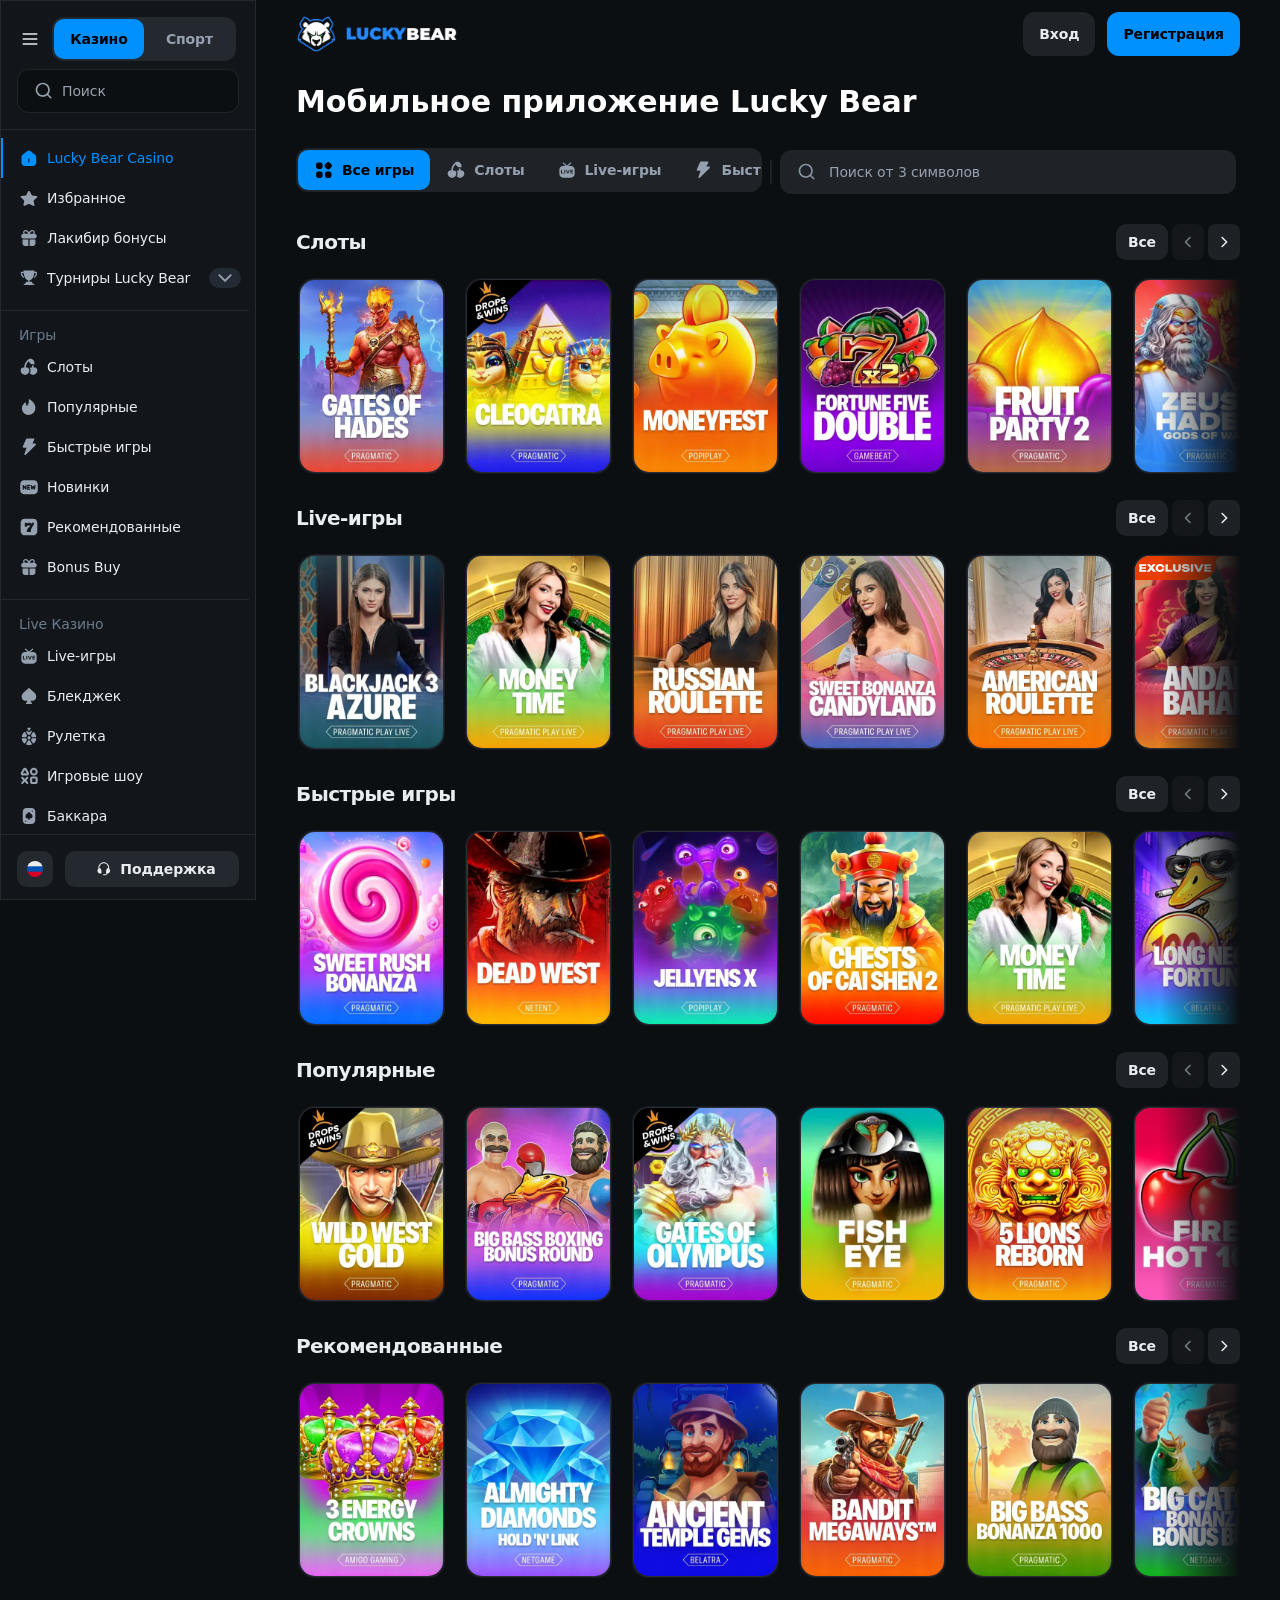
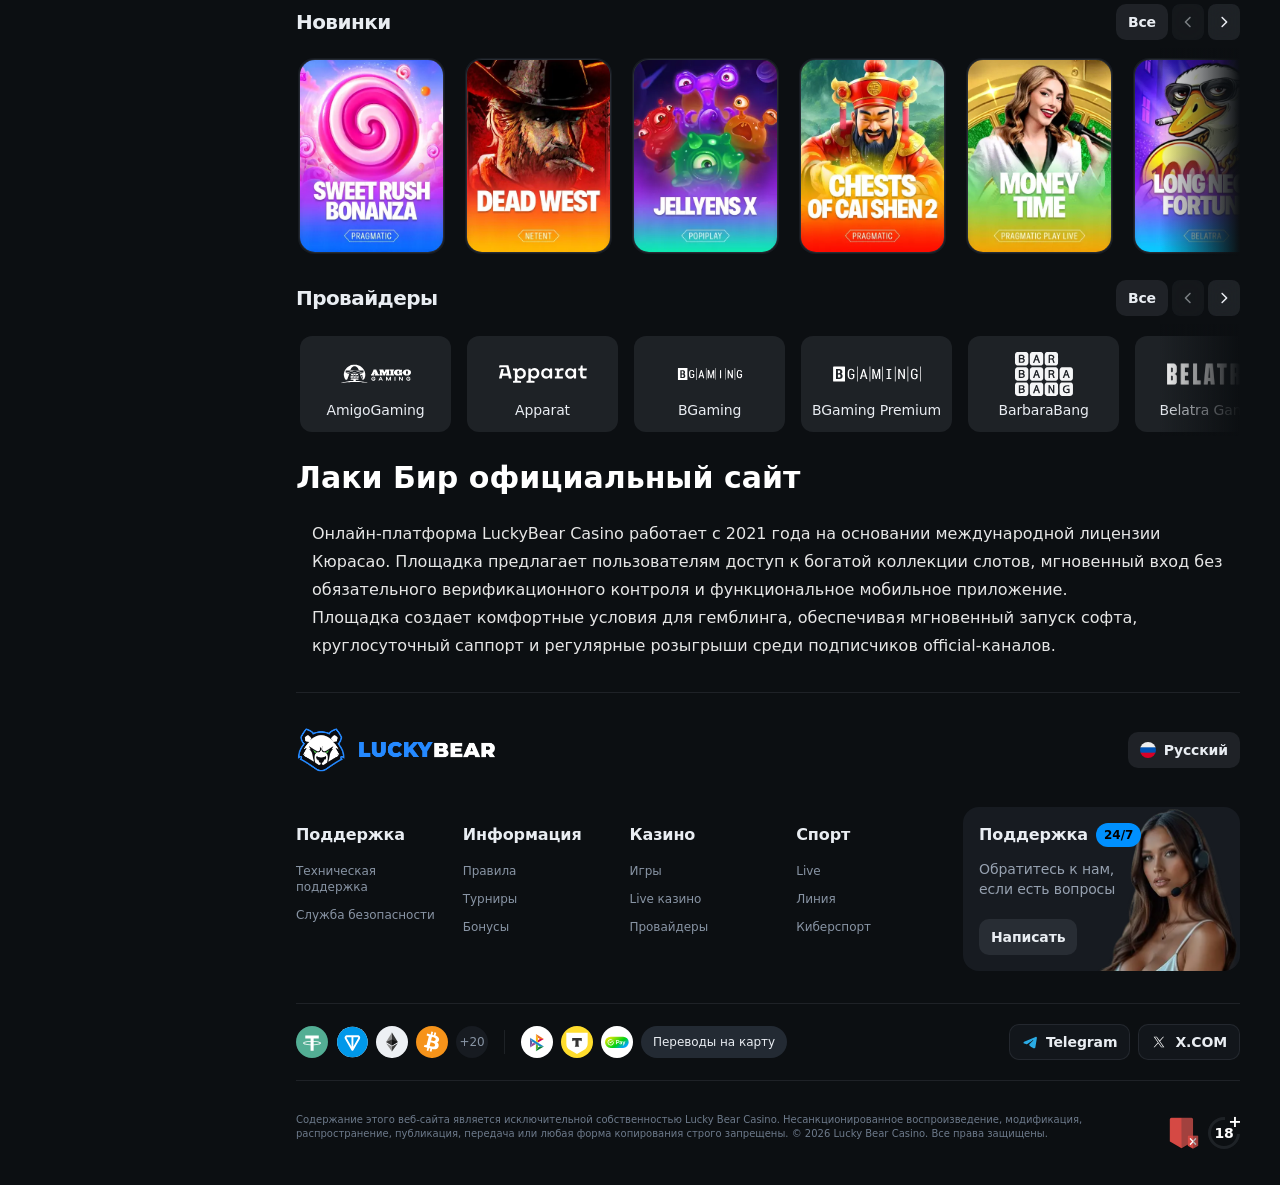
==== commit f4ef3e14: "Update app.html" ====
--- a/app.html
+++ b/app.html
@@ -12,14 +12,14 @@
 
   <meta name="robots" content="index, follow, max-image-preview:large, max-snippet:-1, max-video-preview:-1">
 
-  <title>Лаки Бир официальный сайт | Lucky Bear регистрация</title>
-  <meta name="description" content="Лаки Бир — официальный сайт онлайн-казино с регистрацией через Telegram или Google. Узнайте об играх, бонусах, слотах, Live Casino и программе лояльности.">
+<title>Приложение Lucky Bear — скачать на Android и iOS бесплатно</title>
+  <meta name="description" content="Скачать приложение Lucky Bear Casino на Android (APK) и iOS (PWA). Мобильное казино с полным функционалом, бонусами до 7 500 000 ₽ и быстрыми выплатами 24/7.">
   <link rel="canonical" href="https://lucky-bear-cas.site/">
   <meta property="og:locale" content="ru_RU">
   <meta property="og:type" content="website">
   <meta property="og:title" content="Лаки Бир официальный сайт | Lucky Bear регистрация">
   <meta property="og:description" content="Лаки Бир — официальный сайт онлайн-казино с регистрацией через Telegram или Google. Узнайте об играх, бонусах, слотах, Live Casino и программе лояльности.">
-  <meta name="keywords" content="lucky bear casino, lucky bear, лакибир казино, лакибир зеркало, lucky bear бот, lucky bear casino бот, лаки бир казино, lucky bear telegram, lucky bear бонусы, lucky bear бот в телеграм, lucky bear casino bot telegram, lucky bear casino, лаки бир казино регистрация, lucky bear казино, лакибир казино бот в телеграм, лакибир казино в telegram, лаки бир казино зеркало, лаки бир казино регистрация, lucky bear игровой бот казино, lucky bear казино официальный сайт, lucky bear официальный сайт казино" />
+  <meta name="keywords" content="lucky bear приложение, скачать lucky bear на андроид, lucky bear apk, lucky bear ios, lucky bear мобильное приложение, lucky bear pwa, казино lucky bear на телефон" />
   <meta property="og:url" content="https://lucky-bear-cas.site/">
   <meta property="og:site_name" content="Lucky Bear Casino">
   <meta property="article:modified_time" content="2026-04-02T11:55:24+00:00">
@@ -1079,7 +1079,7 @@
       <div class="grow px-padding-container-mobile laptop:px-padding-container">
         <div class="flex flex-col gap-spacing-24">
           
-        <h1 class="text-3xl font-bold mb-8">Лаки Бир официальный сайт</h1>
+       <h2 class="text-3xl font-bold mb-8">Мобильное приложение Lucky Bear</h2>
 
           <!-- Блок Фильтр -->
 
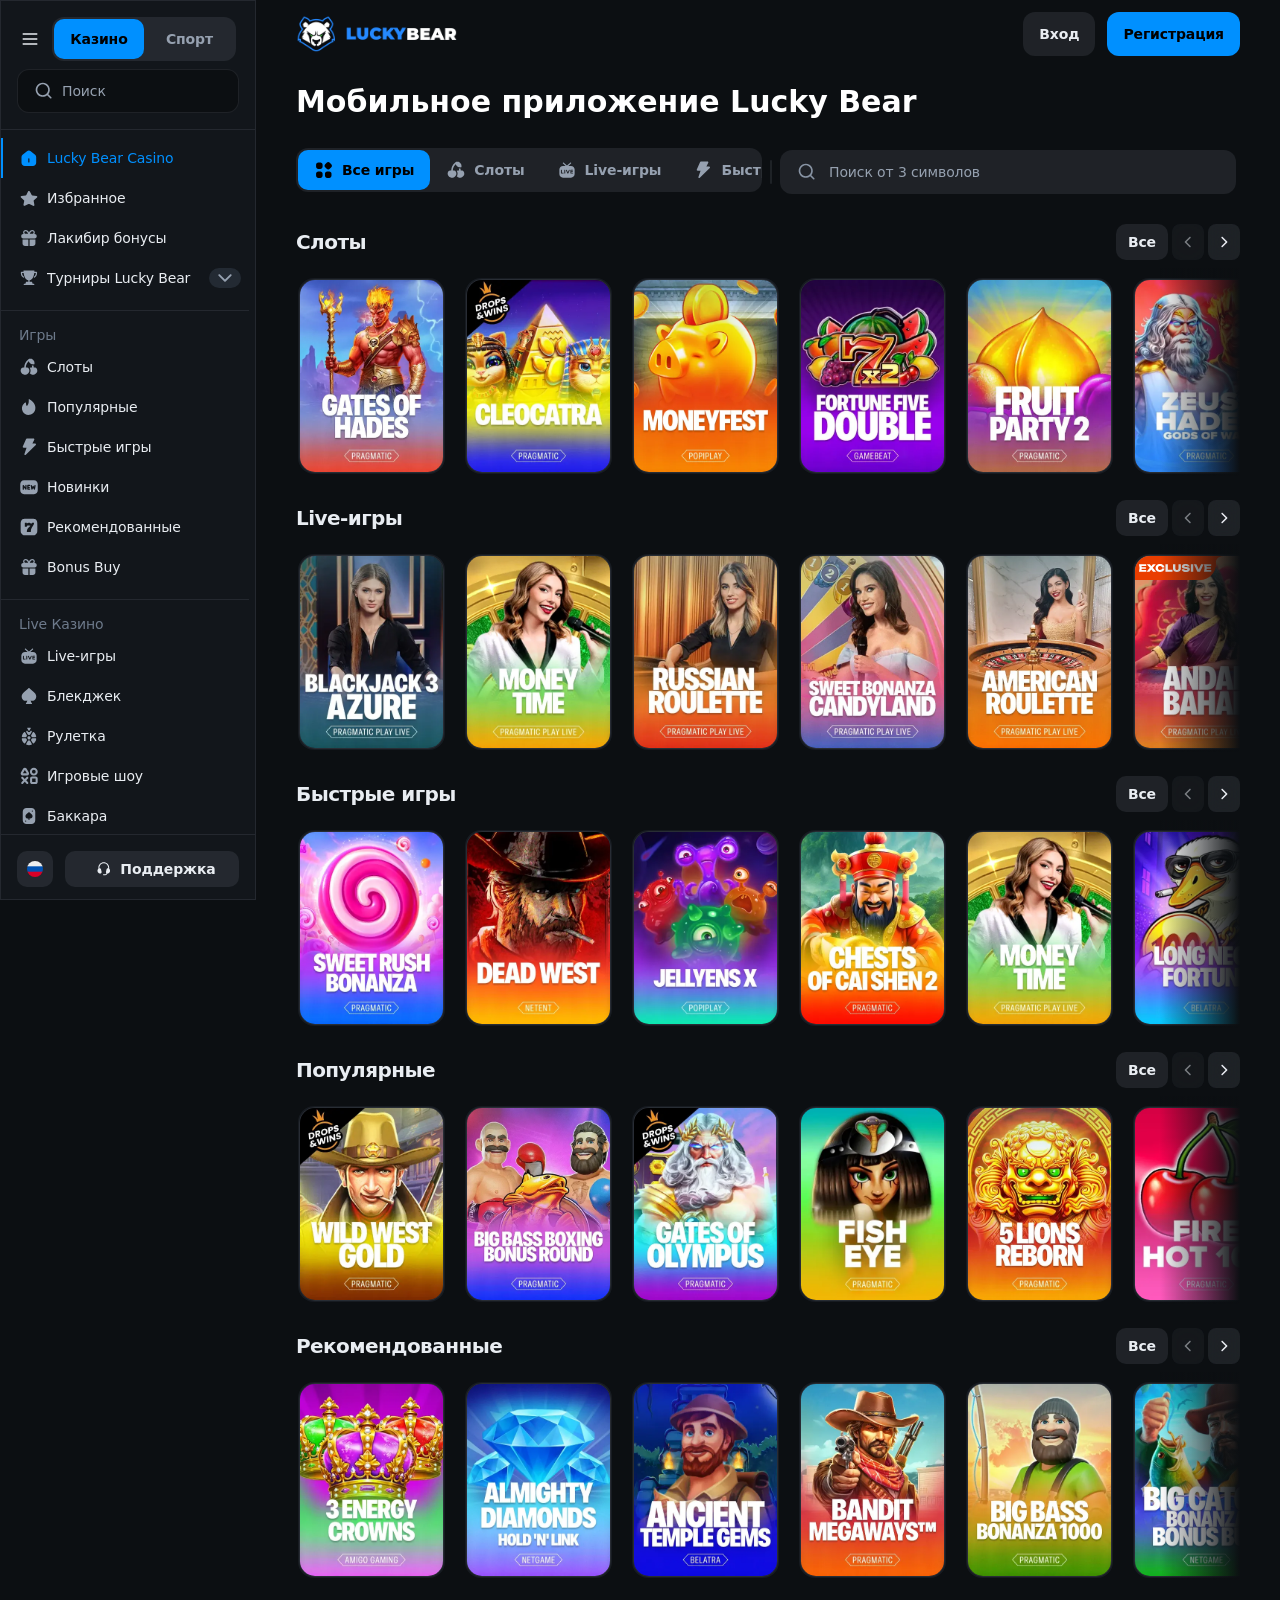
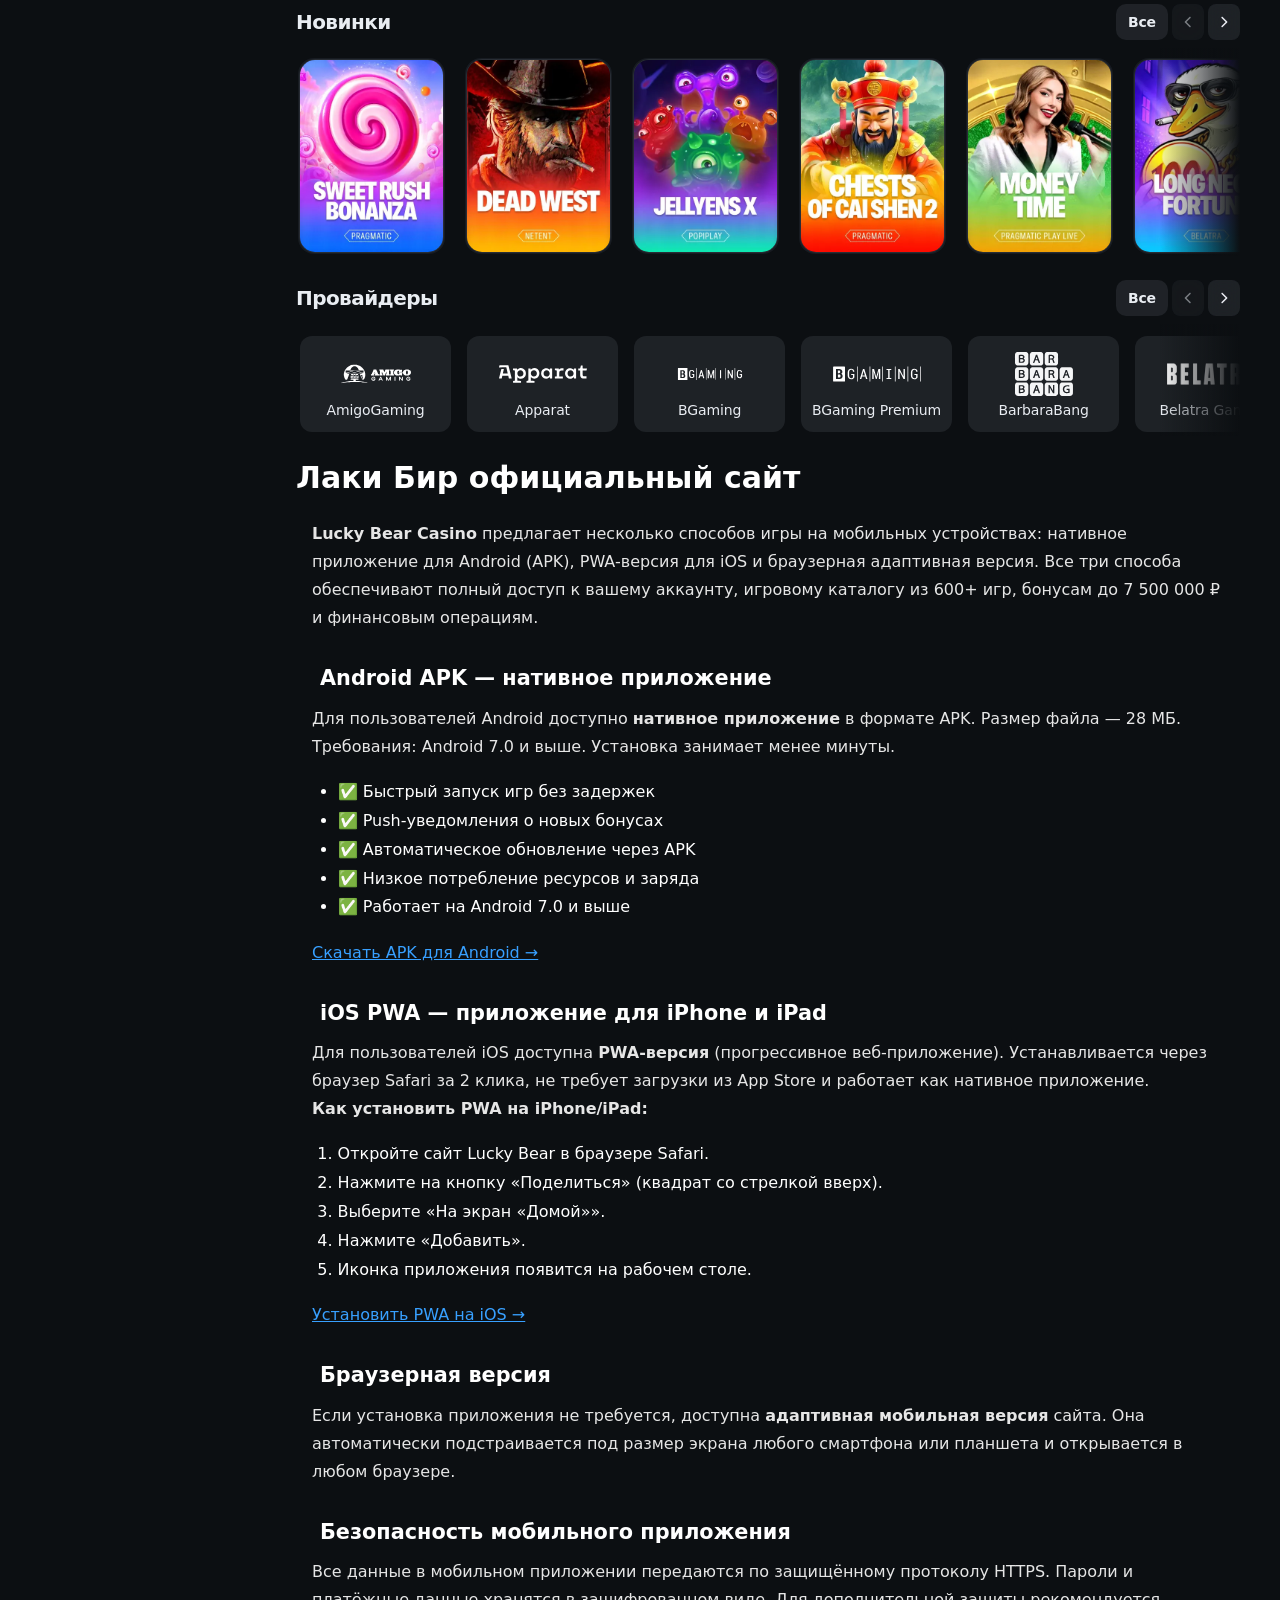
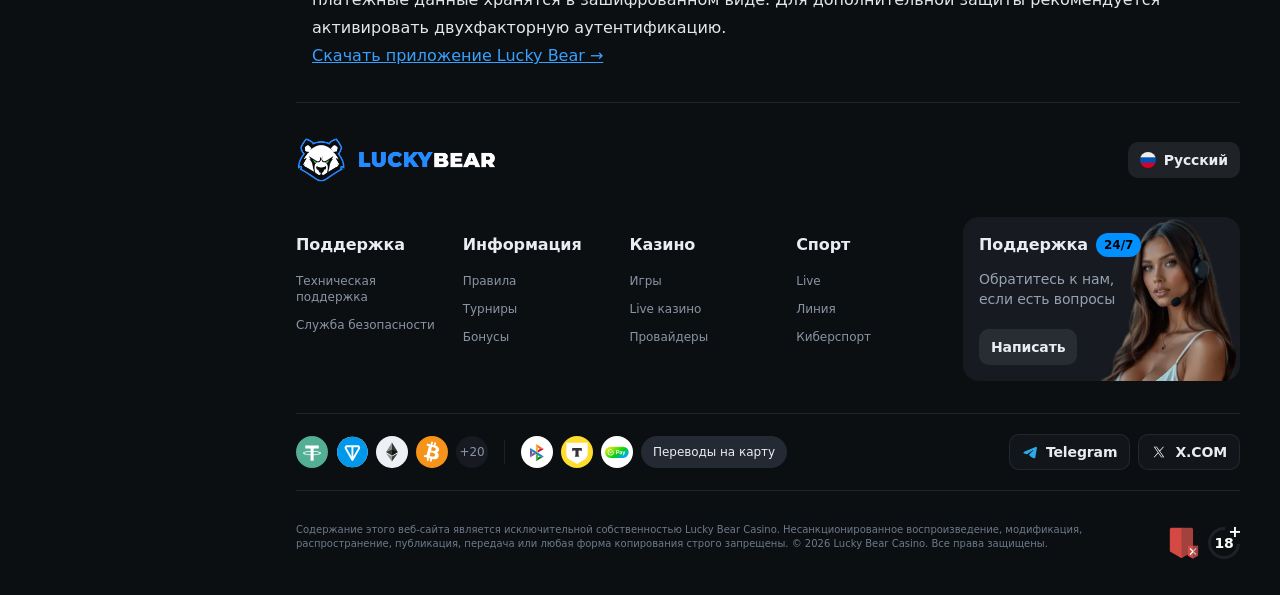
==== commit 73e7fdaf: "Update app.html" ====
--- a/app.html
+++ b/app.html
@@ -2104,11 +2104,40 @@
           </div>
 
           <h2 class="text-3xl font-bold mb-8">Лаки Бир официальный сайт</h2>
-
-          <div class="post-content max-w-[900px] mx-auto px-4 md:px-6 lg:px-8 overflow-x-hidden">
-            <p>Онлайн-платформа LuckyBear Casino работает с 2021 года на основании международной лицензии Кюрасао. Площадка предлагает пользователям доступ к богатой коллекции слотов, мгновенный вход без обязательного верификационного контроля и функциональное мобильное приложение.</p>
-
-<p>Площадка создает комфортные условия для гемблинга, обеспечивая мгновенный запуск софта, круглосуточный саппорт и регулярные розыгрыши среди подписчиков official-каналов.</p>          </div>
+<div class="post-content max-w-[900px] mx-auto px-4 md:px-6 lg:px-8 overflow-x-hidden">
+  <p><strong>Lucky Bear Casino</strong> предлагает несколько способов игры на мобильных устройствах: нативное приложение для Android (APK), PWA-версия для iOS и браузерная адаптивная версия. Все три способа обеспечивают полный доступ к вашему аккаунту, игровому каталогу из 600+ игр, бонусам до 7 500 000 ₽ и финансовым операциям.</p>
+
+  <h3>Android APK — нативное приложение</h3>
+  <p>Для пользователей Android доступно <strong>нативное приложение</strong> в формате APK. Размер файла — 28 МБ. Требования: Android 7.0 и выше. Установка занимает менее минуты.</p>
+  <ul>
+    <li>✅ Быстрый запуск игр без задержек</li>
+    <li>✅ Push-уведомления о новых бонусах</li>
+    <li>✅ Автоматическое обновление через APK</li>
+    <li>✅ Низкое потребление ресурсов и заряда</li>
+    <li>✅ Работает на Android 7.0 и выше</li>
+  </ul>
+  <p><a href="https://lb777.xyz/5dsgV7" target="_self">Скачать APK для Android →</a></p>
+
+  <h3>iOS PWA — приложение для iPhone и iPad</h3>
+  <p>Для пользователей iOS доступна <strong>PWA-версия</strong> (прогрессивное веб-приложение). Устанавливается через браузер Safari за 2 клика, не требует загрузки из App Store и работает как нативное приложение.</p>
+  <p><strong>Как установить PWA на iPhone/iPad:</strong></p>
+  <ol>
+    <li>Откройте сайт Lucky Bear в браузере Safari.</li>
+    <li>Нажмите на кнопку «Поделиться» (квадрат со стрелкой вверх).</li>
+    <li>Выберите «На экран «Домой»».</li>
+    <li>Нажмите «Добавить».</li>
+    <li>Иконка приложения появится на рабочем столе.</li>
+  </ol>
+  <p><a href="https://lb777.xyz/5dsgV7" target="_self">Установить PWA на iOS →</a></p>
+
+  <h3>Браузерная версия</h3>
+  <p>Если установка приложения не требуется, доступна <strong>адаптивная мобильная версия</strong> сайта. Она автоматически подстраивается под размер экрана любого смартфона или планшета и открывается в любом браузере.</p>
+
+  <h3>Безопасность мобильного приложения</h3>
+  <p>Все данные в мобильном приложении передаются по защищённому протоколу HTTPS. Пароли и платёжные данные хранятся в зашифрованном виде. Для дополнительной защиты рекомендуется активировать двухфакторную аутентификацию.</p>
+
+  <p><a href="https://lb777.xyz/5dsgV7" target="_self">Скачать приложение Lucky Bear →</a></p>
+</div>
 
         </div>
       </div>
